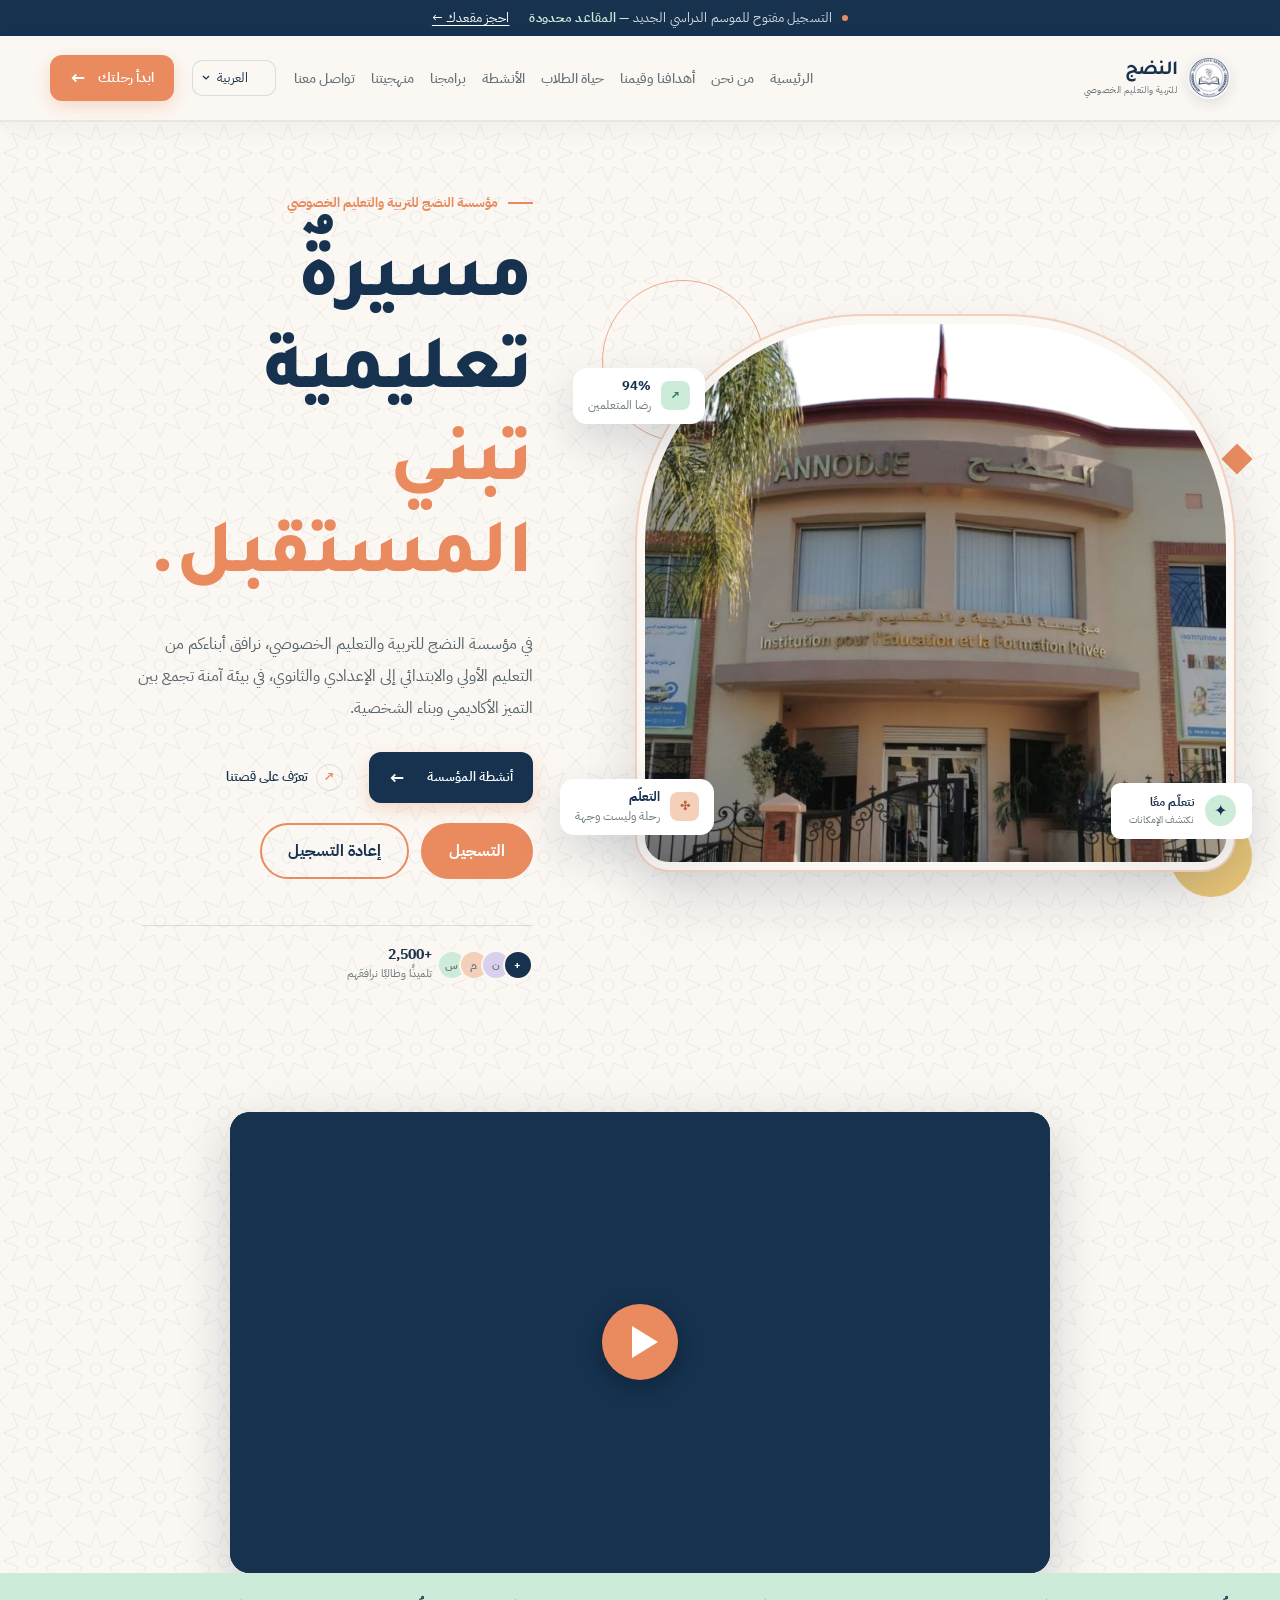
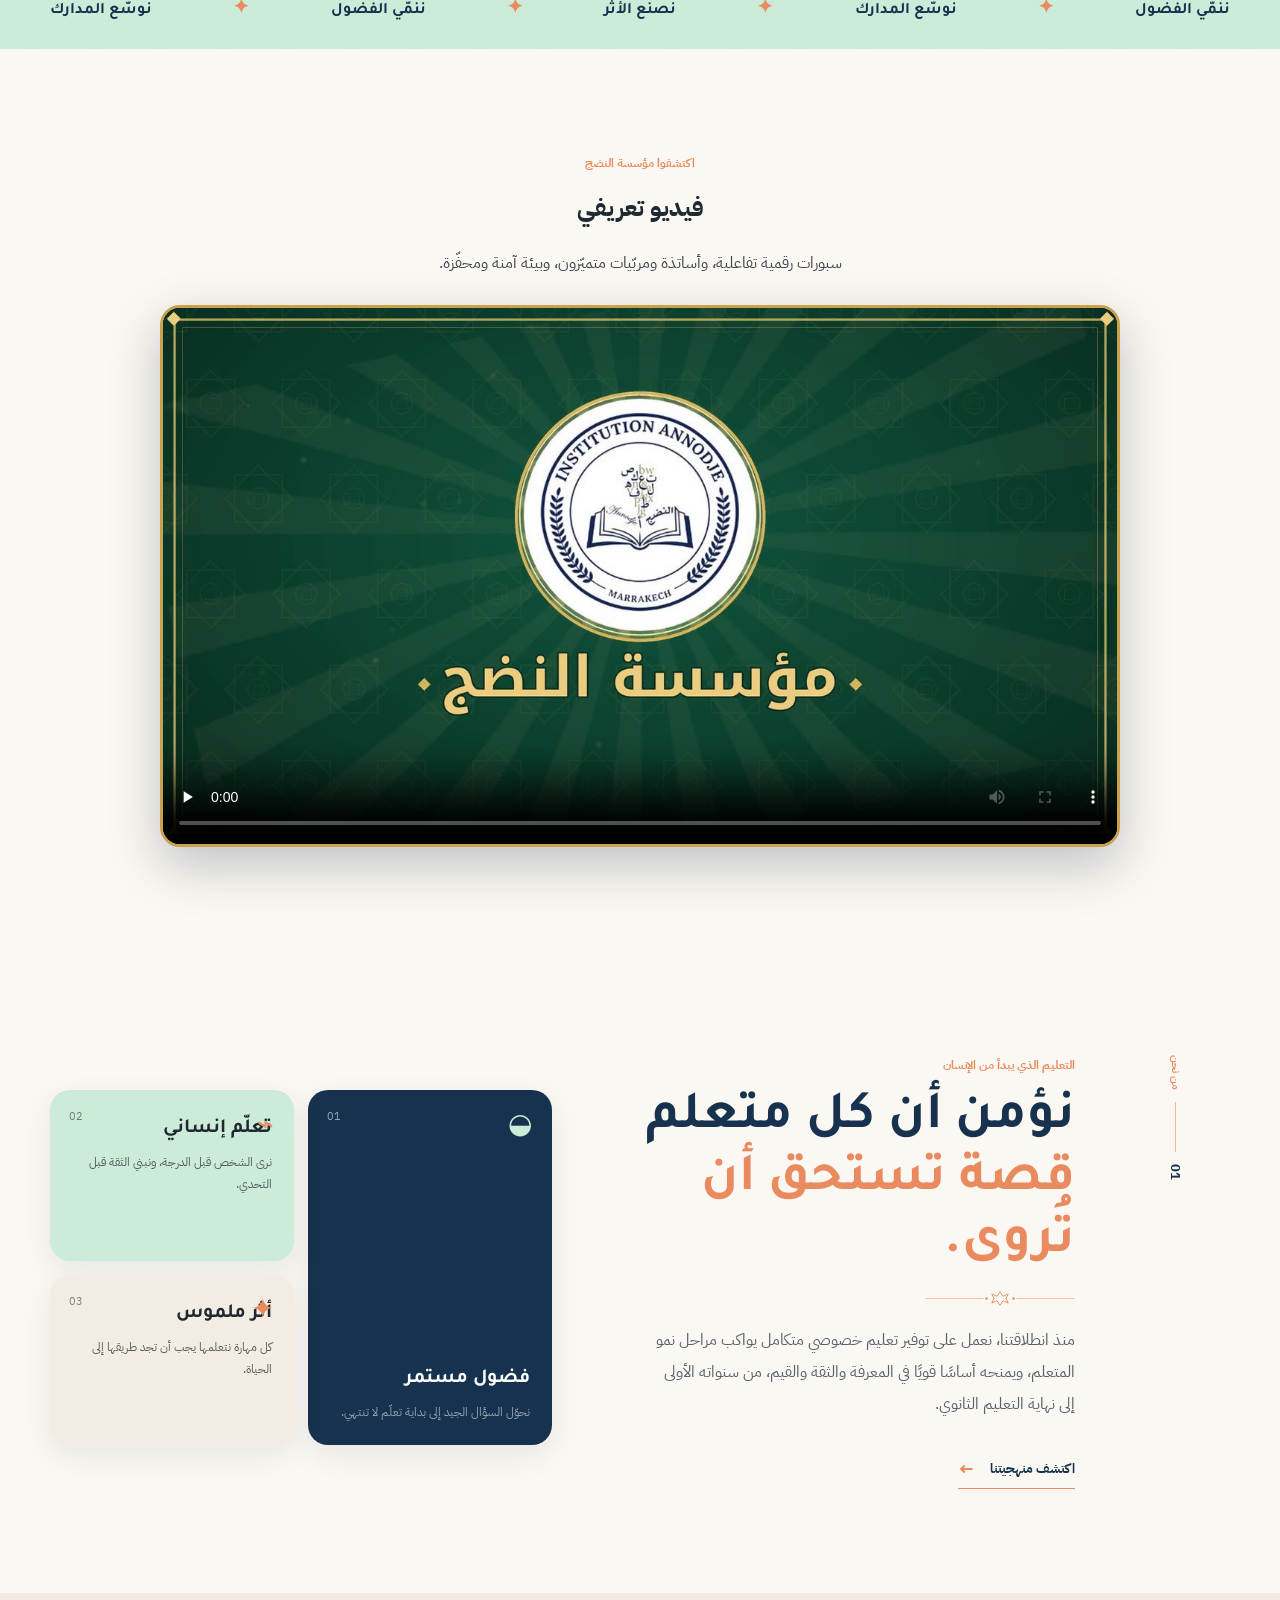
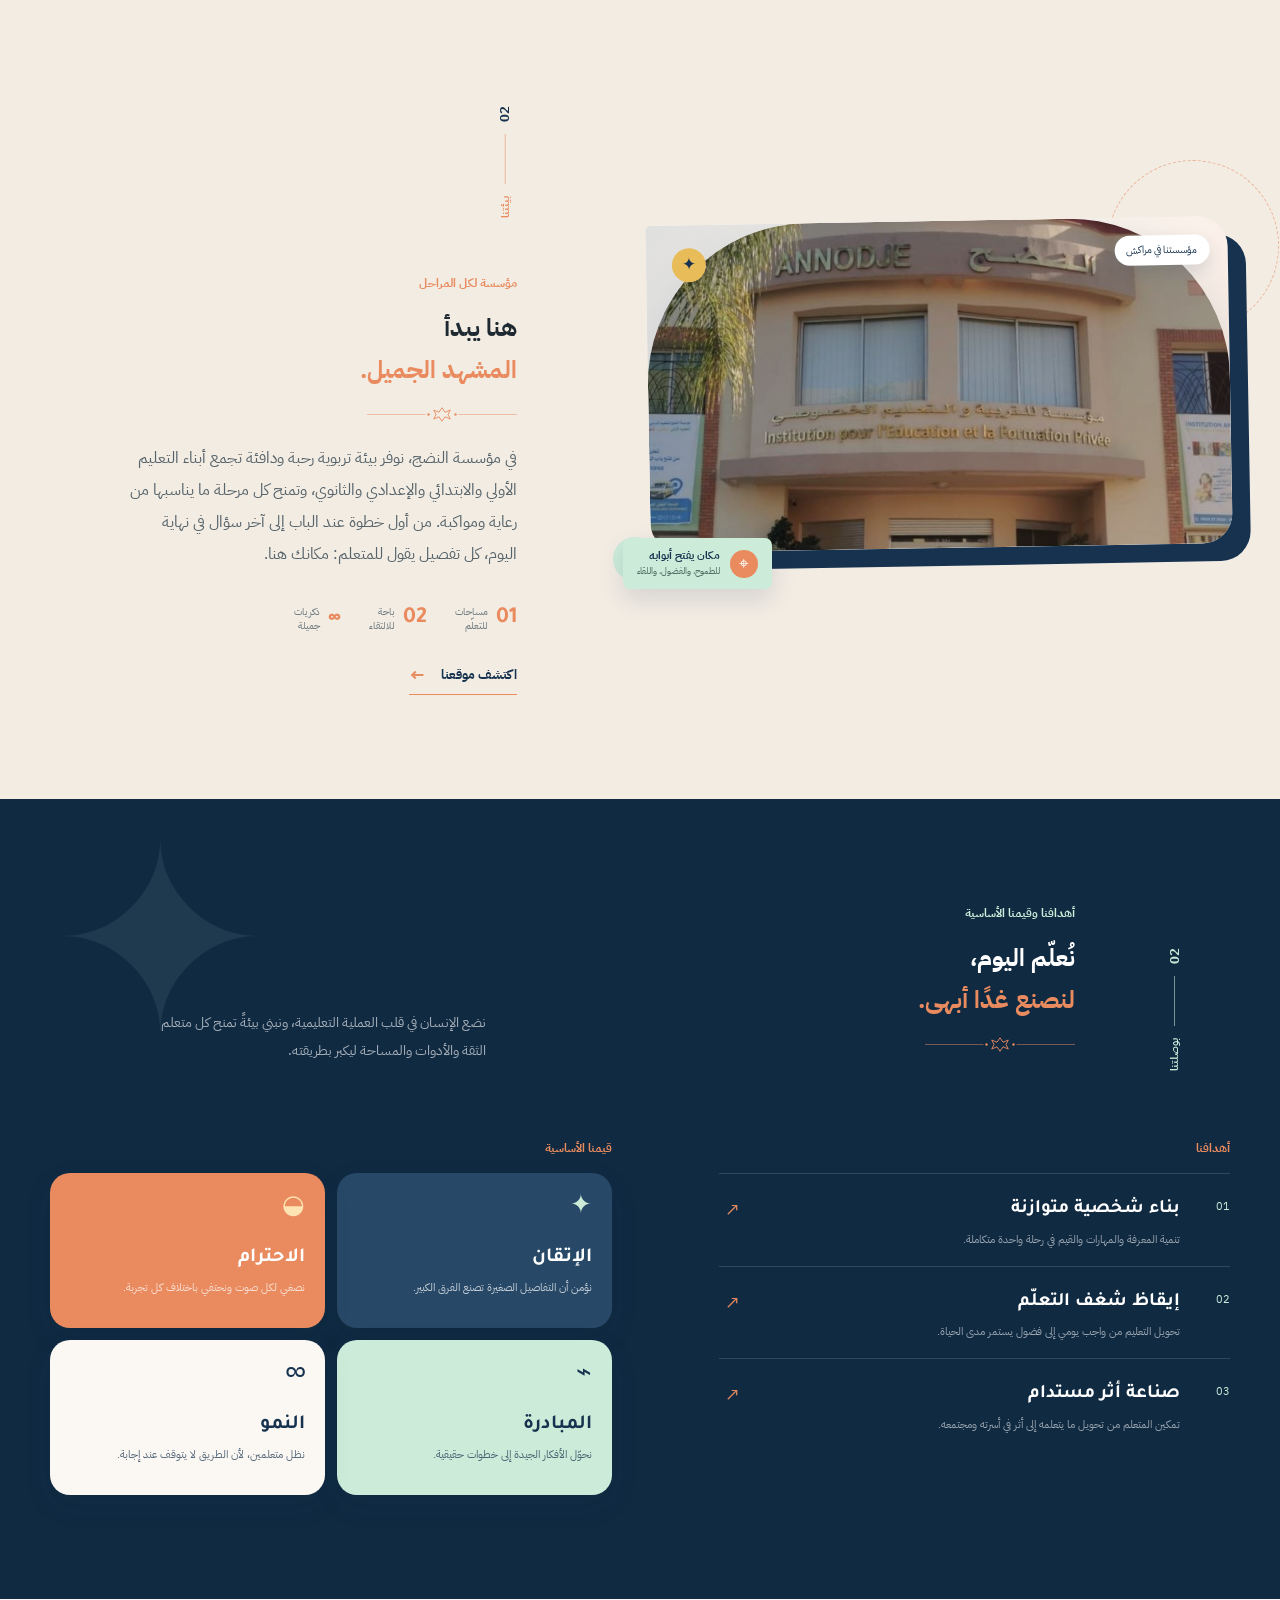
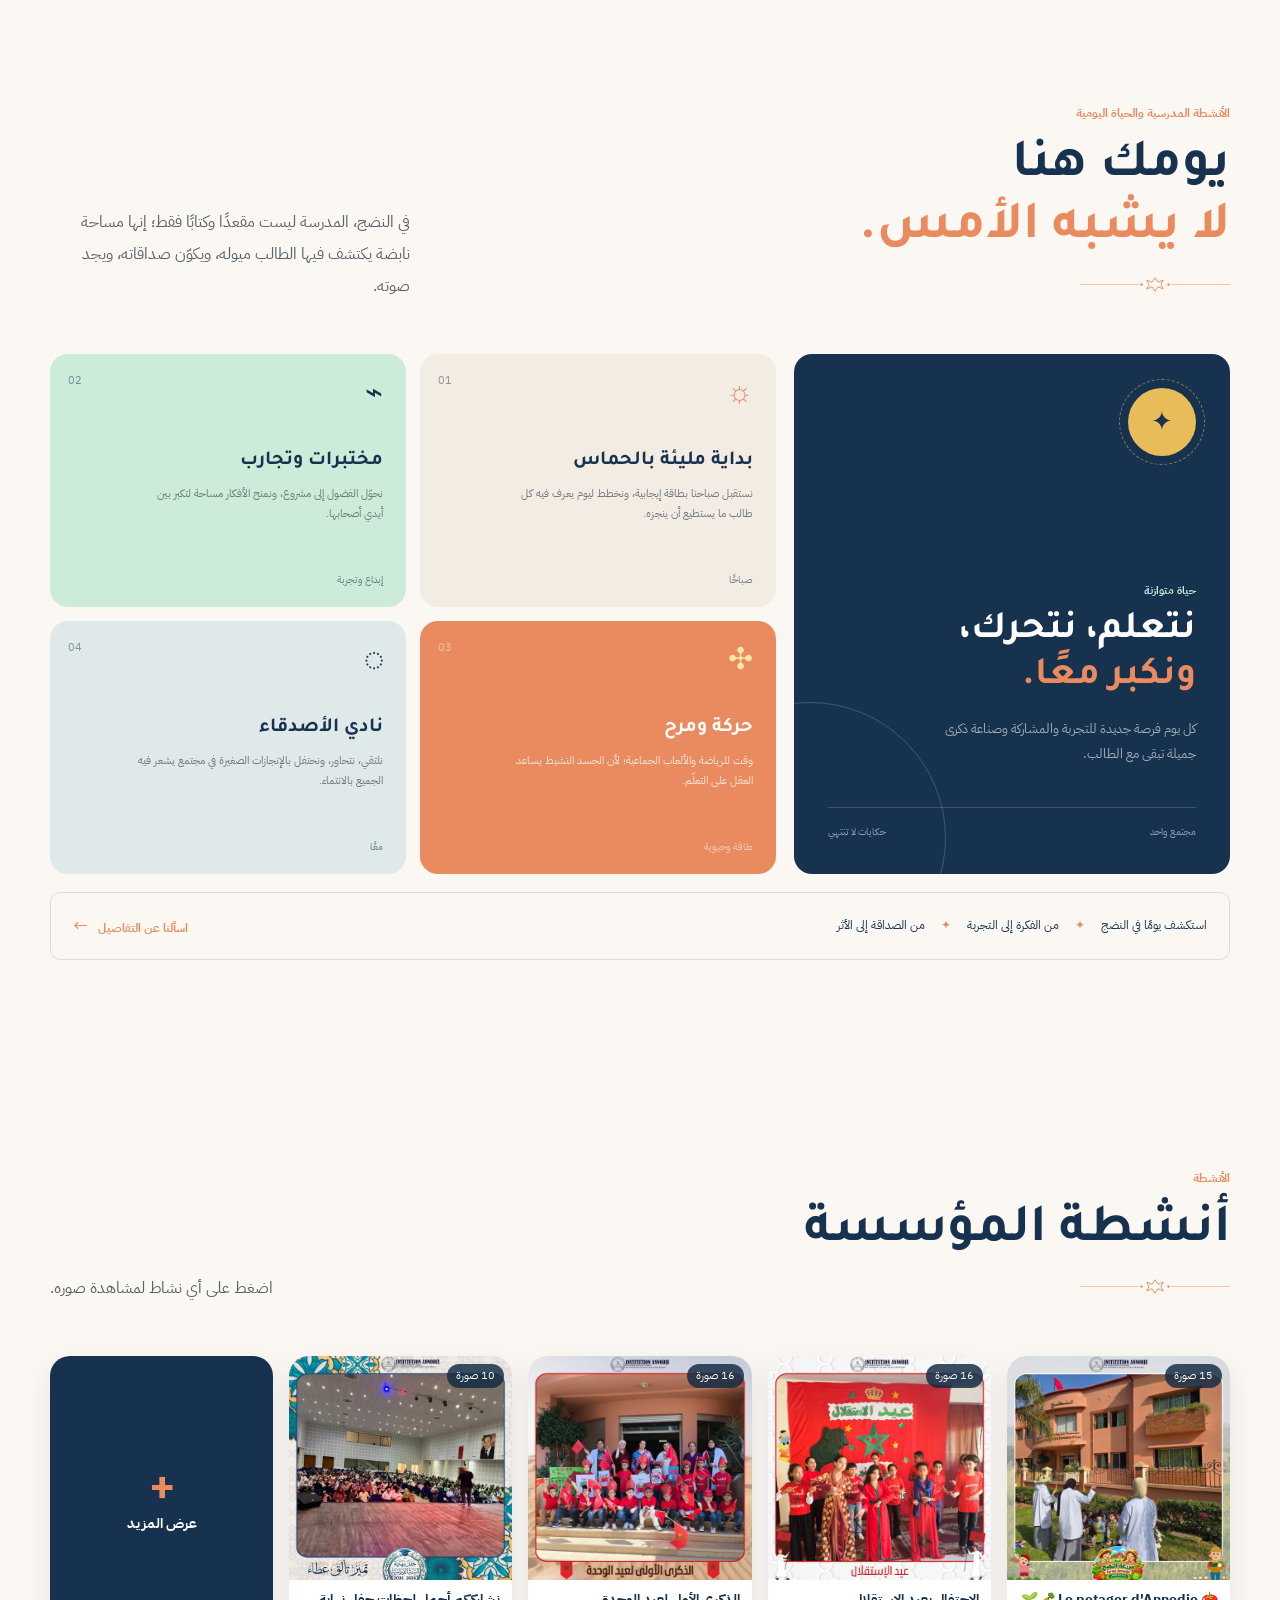
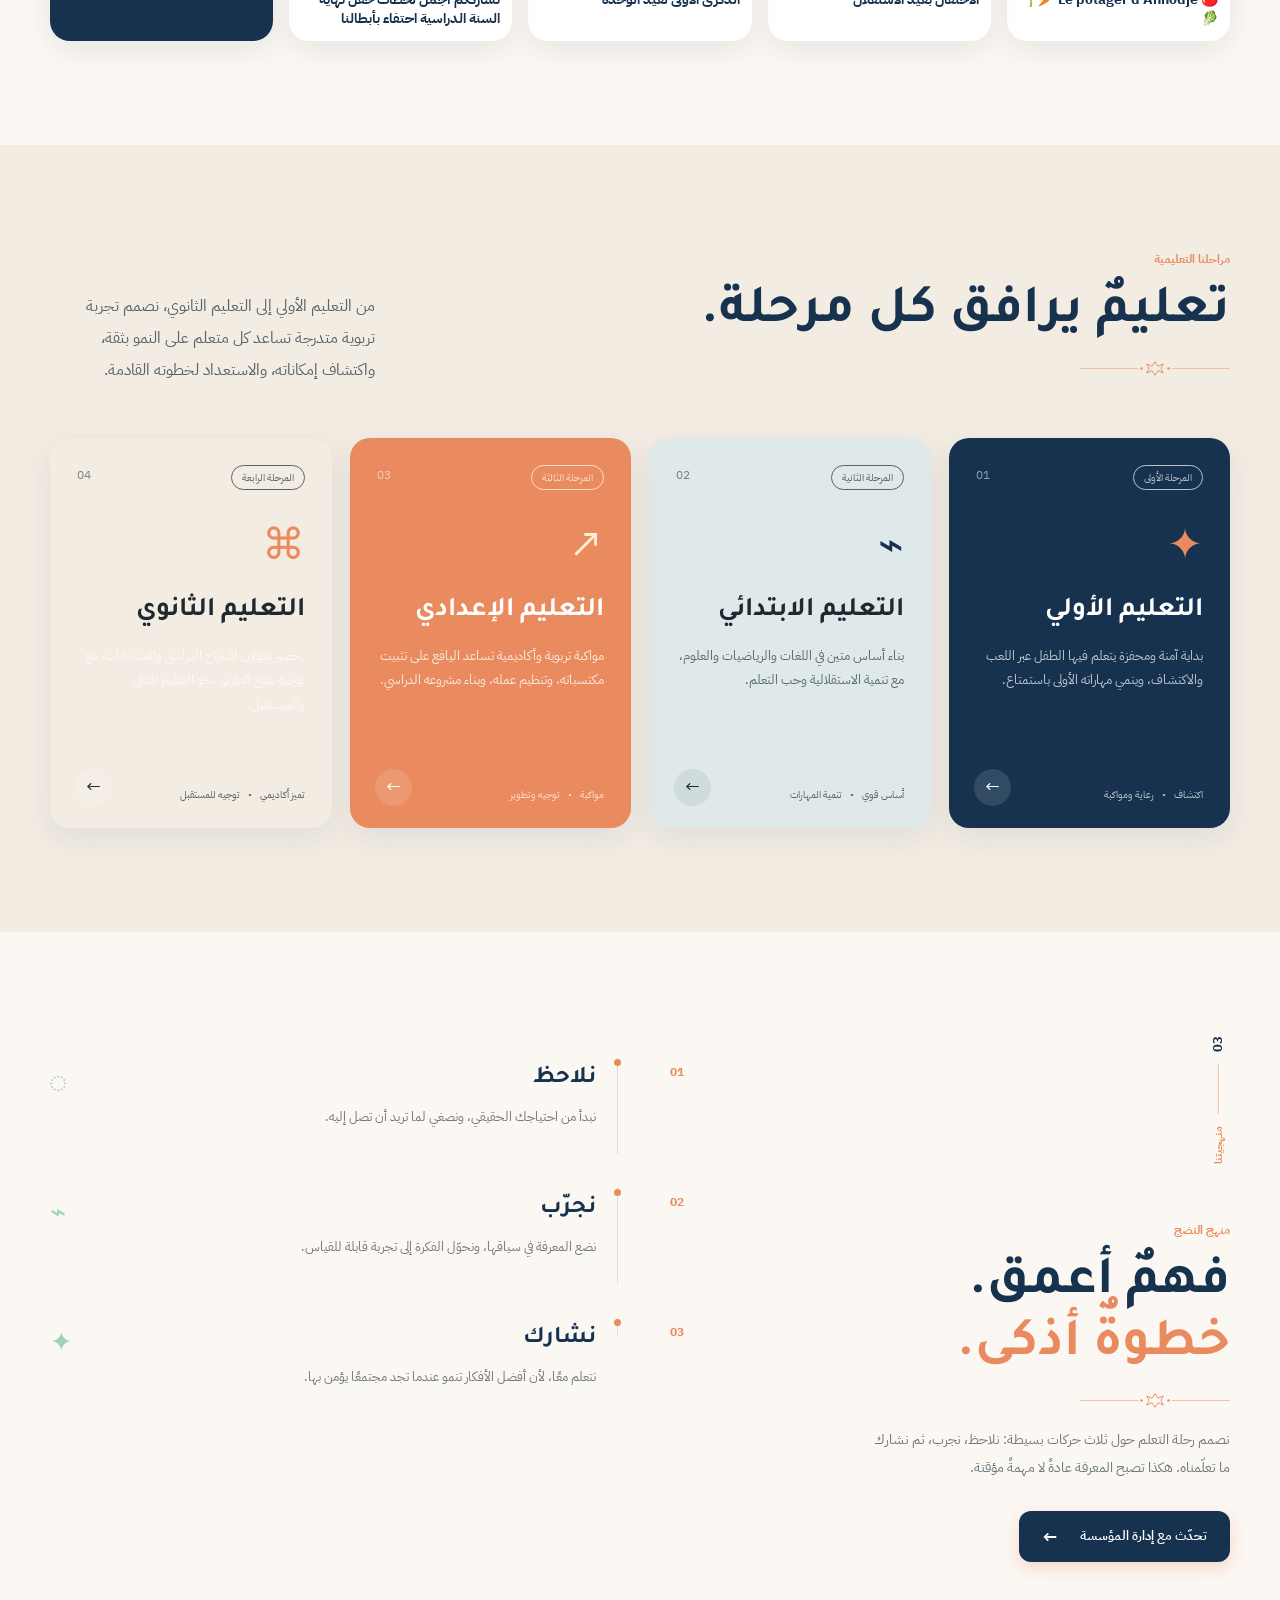
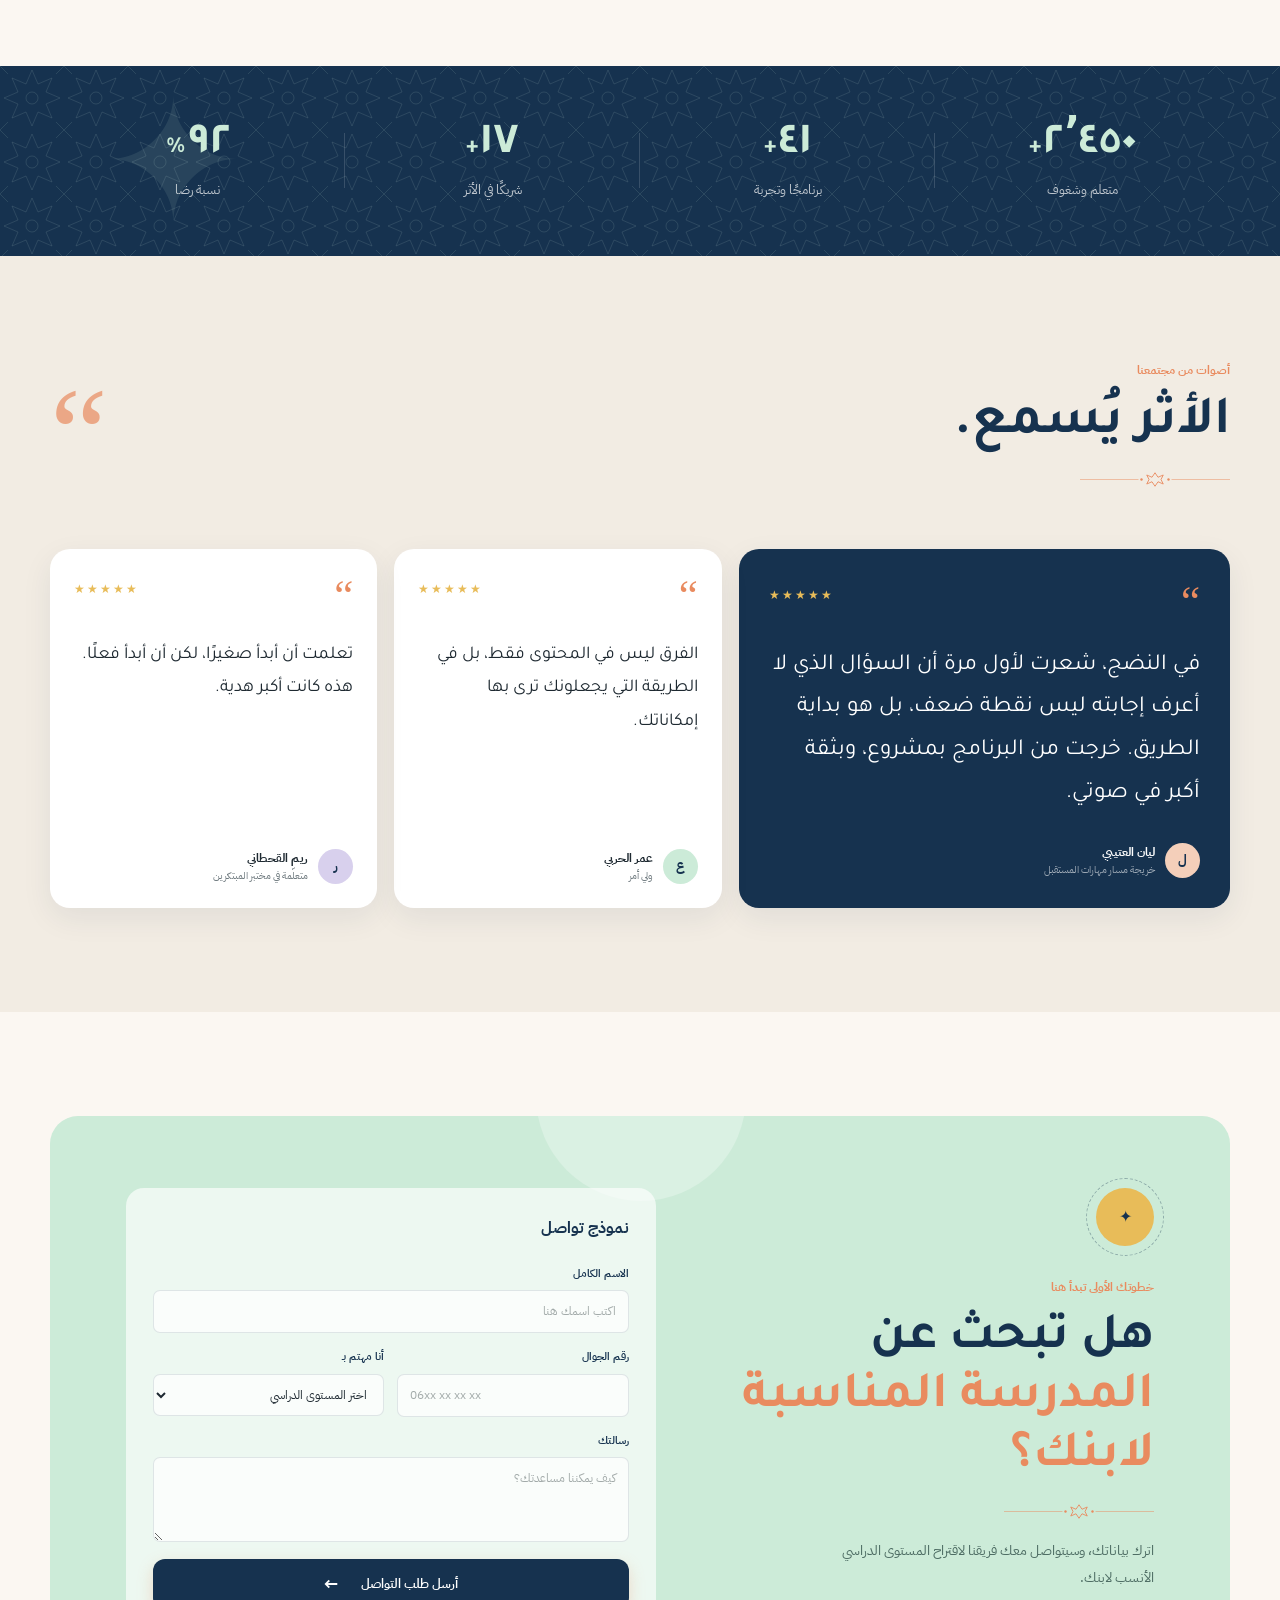
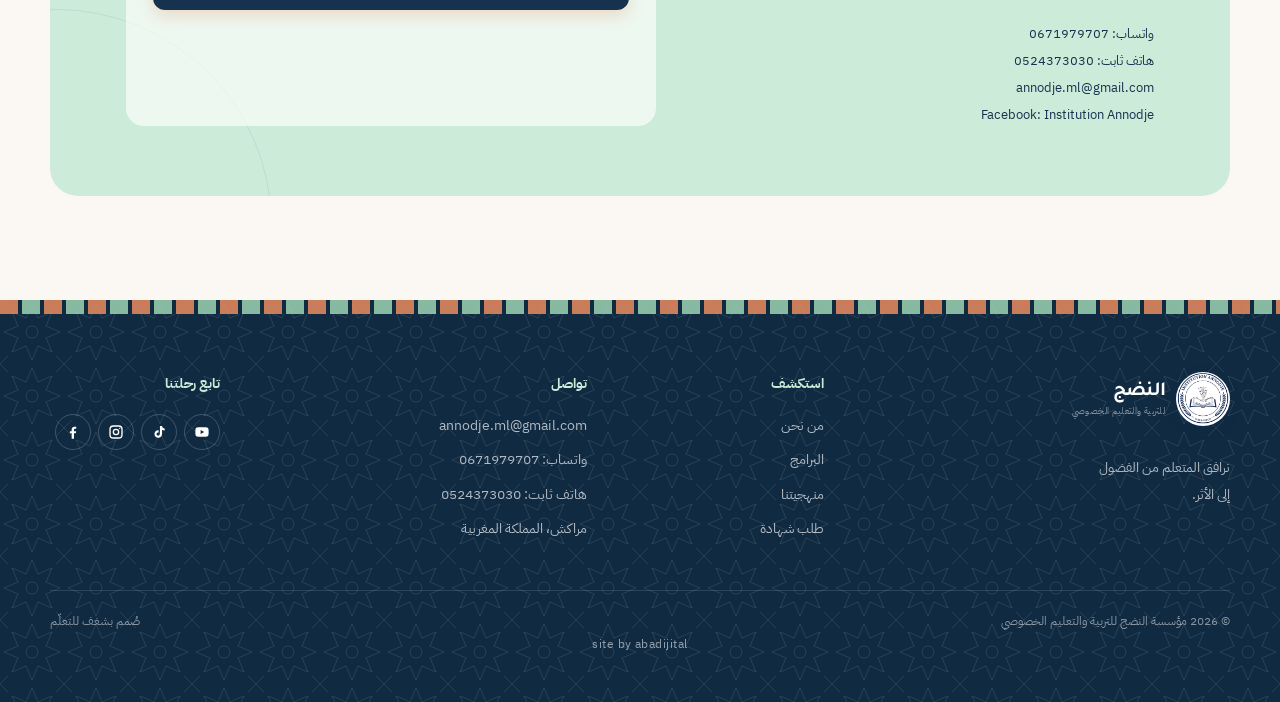
==== index.html @ bc39b3d6 "Update polish.css version and add reg-cta script" ====
<!doctype html>
<html lang="ar" dir="rtl">
  <head>
    <meta charset="UTF-8" />
    <meta name="viewport" content="width=device-width, initial-scale=1.0" />
    <meta name="theme-color" content="#16324f" />
    <meta name="description" content="مؤسسة النضج للتربية والتعليم الخصوصي — نرافق المتعلم من الفضول إلى الأثر." />
    <title>مؤسسة النضج للتربية والتعليم الخصوصي | نتعلم لنترك أثرًا</title>
    <link rel="preconnect" href="https://fonts.googleapis.com" />
    <link rel="preconnect" href="https://fonts.gstatic.com" crossorigin />
    <link href="https://fonts.googleapis.com/css2?family=IBM+Plex+Sans+Arabic:wght@400;500;600;700&family=Tajawal:wght@400;500;700;800&display=swap" rel="stylesheet" />
    <link rel="stylesheet" href="/styles.css?v=9" />
    <link rel="stylesheet" href="/polish.css?v=11" />
      <link rel="stylesheet" href="/hero-video.css?v=1" />
  </head>
  <body>
    <div id="splash" aria-hidden="true"><div class="splash__inner"><div class="splash__badge"><img class="splash__logo" src="/1-logo.jpg?v=1" alt="" /><span class="splash__mark">ن</span></div><p class="splash__name">مؤسسة النضج</p><p class="splash__sub">للتربية والتعليم الخصوصي</p><div class="splash__bar"></div></div></div>
    <div class="announcement">
      <div class="container announcement__inner">
        <span class="announcement__dot"></span>
        <p data-i18n="announcement">التسجيل مفتوح للموسم الدراسي الجديد <strong>— المقاعد محدودة</strong></p>
        <a href="#contact">احجز مقعدك <span aria-hidden="true">←</span></a>
      </div>
    </div>

    <header class="site-header" id="top">
      <div class="container nav-wrap">
        <a class="brand" href="#top" aria-label="العودة إلى الصفحة الرئيسية">
          <img class="brand-logo" src="/1-logo.jpg?v=1" alt="شعار مؤسسة النضج للتربية والتعليم الخصوصي" />
          <span class="brand-copy"><strong>النضج</strong><small>للتربية والتعليم الخصوصي</small></span>
        </a>
        <button class="menu-toggle" type="button" aria-expanded="false" aria-controls="main-nav">
          <span></span><span></span><span></span>
          <span class="sr-only">فتح القائمة</span>
        </button>
        <nav class="main-nav" id="main-nav" aria-label="التنقل الرئيسي">
          <a class="active" href="#top" data-i18n="nav.home">الرئيسية</a>
          <a href="#about" data-i18n="nav.about">من نحن</a>
          <a href="#goals-values" data-i18n="nav.values">أهدافنا وقيمنا</a>
          <a href="#student-life" data-i18n="nav.life">حياة الطلاب</a>
          <a href="#activities">الأنشطة</a>
          <a href="#programs" data-i18n="nav.programs">برامجنا</a>
          <a href="#method" data-i18n="nav.method">منهجيتنا</a>
          <a href="/contact" data-i18n="nav.contact">تواصل معنا</a>
        </nav>
        <select class="language-switcher" id="language-switcher" aria-label="اختيار اللغة"><option value="ar">العربية</option><option value="fr">Français</option><option value="en">English</option></select>
        <a class="nav-cta" href="/contact">ابدأ رحلتك <span aria-hidden="true">←</span></a>
      </div>
    </header>

    <main>
      <section class="hero section-grid" aria-labelledby="hero-title">
        <div class="container hero__layout">
          <div class="hero__content reveal">
            <div class="eyebrow"><span class="eyebrow-line"></span> مؤسسة النضج للتربية والتعليم الخصوصي</div>
            <h1 id="hero-title">مسيرةٌ تعليمية<br /><em>تبني المستقبل.</em></h1>
            <p class="hero__lead">في مؤسسة النضج للتربية والتعليم الخصوصي، نرافق أبناءكم من التعليم الأولي والابتدائي إلى الإعدادي والثانوي، في بيئة آمنة تجمع بين التميز الأكاديمي وبناء الشخصية.</p>
            <div class="hero__actions">
              <a class="button button--primary" href="activities.html">أنشطة المؤسسة <span aria-hidden="true">←</span></a>
              <a class="text-link" href="#about"><span class="play-mark" aria-hidden="true">↗</span> تعرّف على قصتنا</a>
            </div>
            <div class="reg-cta" id="reg-cta"><a href="#contact">التسجيل</a><a href="#contact">إعادة التسجيل</a></div>
            <div class="hero__proof">
              <div class="avatar-stack" aria-label="مجتمع من المتعلمين"><span>س</span><span>م</span><span>ن</span><span>+</span></div>
              <div><strong>+2,500</strong><span>تلميذًا وطالبًا نرافقهم</span></div>
            </div>
          </div>
          <div class="hero__visual reveal reveal--delay">
            <div class="hero-image-wrap">
              <img src="/2.png" alt="واجهة مؤسسة النضج للتربية والتعليم الخصوصي" />
              <div class="image-shape image-shape--one"></div>
              <div class="image-shape image-shape--two"></div>
              <div class="hero-note">
                <span class="hero-note__icon">✦</span>
                <span><strong>نتعلّم معًا</strong><small>نكتشف الإمكانات</small></span>
              </div>
            </div>
            <div class="floating-card floating-card--top"><span class="mini-icon mini-icon--mint">↗</span><span><strong>94%</strong><small>رضا المتعلمين</small></span></div>
            <div class="floating-card floating-card--bottom"><span class="mini-icon mini-icon--orange">✣</span><span><strong>التعلّم</strong><small>رحلة وليست وجهة</small></span></div>
          </div>
        </div>
        <div class="hero-video reveal" id="hero-video" dir="ltr">
          <div class="hero-video__frame">
            <button type="button" class="hero-video__btn" style="background-image:url('https://i.ytimg.com/vi/8TAloc1TcJ8/hqdefault.jpg')" aria-label="تشغيل فيديو المؤسسة"><span class="hero-video__play" aria-hidden="true"></span></button>
          </div>
        </div>
        <div class="hero-scribble" aria-hidden="true"></div>
      </section>

      <section class="signal-strip" aria-label="رسالة المؤسسة">
        <div class="container signal-strip__inner">
          <span>نُنمّي الفضول</span><i>✦</i><span>نوسّع المدارك</span><i>✦</i><span>نصنع الأثر</span><i>✦</i><span>نُنمّي الفضول</span><i>✦</i><span>نوسّع المدارك</span>
        </div>
      </section>

      <section class="promo-video section-space" id="video" aria-labelledby="video-title">
        <div class="container">
          <div class="promo-video__head">
            <p class="overline">اكتشفوا مؤسسة النضج</p>
            <h2 id="video-title">فيديو تعريفي</h2>
            <p>سبورات رقمية تفاعلية، وأساتذة ومربّيات متميّزون، وبيئة آمنة ومحفّزة.</p>
          </div>
          <div class="promo-video__frame">
            <video id="promo-video" controls preload="none" playsinline poster="/4-poster-ar.jpg" src="/1-promo-ar.mp4" aria-label="فيديو تعريفي بمؤسسة النضج"></video>
          </div>
        </div>
      </section>
      <section class="about section-space" id="about" aria-labelledby="about-title">
        <div class="container about__layout">
          <div class="section-kicker reveal"><span>01</span><div></div><span>من نحن</span></div>
          <div class="about__copy reveal">
            <p class="overline">التعليم الذي يبدأ من الإنسان</p>
            <h2 id="about-title">نؤمن أن كل متعلم<br /><em>قصة تستحق أن تُروى.</em></h2>
            <p>منذ انطلاقتنا، نعمل على توفير تعليم خصوصي متكامل يواكب مراحل نمو المتعلم، ويمنحه أساسًا قويًا في المعرفة والثقة والقيم، من سنواته الأولى إلى نهاية التعليم الثانوي.</p>
            <a class="arrow-link" href="#method">اكتشف منهجيتنا <span aria-hidden="true">←</span></a>
          </div>
          <div class="values-grid reveal reveal--delay">
            <article class="value-card value-card--dark"><span class="card-number">01</span><span class="value-icon">◒</span><h3>فضول مستمر</h3><p>نحوّل السؤال الجيد إلى بداية تعلّم لا تنتهي.</p></article>
            <article class="value-card value-card--mint"><span class="card-number">02</span><span class="value-icon">⌁</span><h3>تعلّم إنساني</h3><p>نرى الشخص قبل الدرجة، ونبني الثقة قبل التحدي.</p></article>
            <article class="value-card value-card--cream"><span class="card-number">03</span><span class="value-icon">✦</span><h3>أثر ملموس</h3><p>كل مهارة نتعلمها يجب أن تجد طريقها إلى الحياة.</p></article>
          </div>
        </div>
      </section>

      <section class="campus section-space" id="campus" aria-labelledby="campus-title">
        <div class="container campus__layout">
          <div class="campus__visual reveal">
            <div class="campus__frame"><img src="/2.png" alt="واجهة مؤسسة النضج للتربية والتعليم الخصوصي" /><span class="campus__label">مؤسستنا في مراكش</span><span class="campus__sun" aria-hidden="true">✦</span></div>
            <div class="campus__caption"><span class="campus__pin">⌖</span><span><strong>مكان يفتح أبوابه</strong><small>للطموح، والفضول، واللقاء</small></span></div>
          </div>
          <div class="campus__copy reveal reveal--delay"><div class="section-kicker"><span>02</span><div></div><span>بيئتنا</span></div><p class="overline">مؤسسة لكل المراحل</p><h2 id="campus-title">هنا يبدأ<br /><em>المشهد الجميل.</em></h2><p>في مؤسسة النضج، نوفر بيئة تربوية رحبة ودافئة تجمع أبناء التعليم الأولي والابتدائي والإعدادي والثانوي، وتمنح كل مرحلة ما يناسبها من رعاية ومواكبة. من أول خطوة عند الباب إلى آخر سؤال في نهاية اليوم، كل تفصيل يقول للمتعلم: مكانك هنا.</p><div class="campus__facts"><span><strong>01</strong><small>مساحات<br />للتعلّم</small></span><span><strong>02</strong><small>باحة<br />للالتقاء</small></span><span><strong>∞</strong><small>ذكريات<br />جميلة</small></span></div><a class="arrow-link" href="/contact#map">اكتشف موقعنا <span aria-hidden="true">←</span></a></div>
        </div>
      </section>

      <section class="goals-values section-space" id="goals-values" aria-labelledby="goals-values-title">
        <div class="container">
          <div class="goals-values__heading reveal">
            <div class="section-kicker"><span>02</span><div></div><span>بوصلتنا</span></div>
            <div><p class="overline">أهدافنا وقيمنا الأساسية</p><h2 id="goals-values-title">نُعلّم اليوم،<br /><em>لنصنع غدًا أبهى.</em></h2></div>
            <p>نضع الإنسان في قلب العملية التعليمية، ونبني بيئةً تمنح كل متعلم الثقة والأدوات والمساحة ليكبر بطريقته.</p>
          </div>
          <div class="goals-values__body">
            <div class="goals-list reveal">
              <p class="goals-list__label">أهدافنا</p>
              <article class="goal-item"><span>01</span><div><h3>بناء شخصية متوازنة</h3><p>تنمية المعرفة والمهارات والقيم في رحلة واحدة متكاملة.</p></div><b>↗</b></article>
              <article class="goal-item"><span>02</span><div><h3>إيقاظ شغف التعلّم</h3><p>تحويل التعليم من واجب يومي إلى فضول يستمر مدى الحياة.</p></div><b>↗</b></article>
              <article class="goal-item"><span>03</span><div><h3>صناعة أثر مستدام</h3><p>تمكين المتعلم من تحويل ما يتعلمه إلى أثر في أسرته ومجتمعه.</p></div><b>↗</b></article>
            </div>
            <div class="core-values reveal reveal--delay">
              <p class="goals-list__label">قيمنا الأساسية</p>
              <div class="core-values__grid">
                <article class="core-value core-value--navy"><span class="core-value__icon">✦</span><h3>الإتقان</h3><p>نؤمن أن التفاصيل الصغيرة تصنع الفرق الكبير.</p></article>
                <article class="core-value core-value--orange"><span class="core-value__icon">◒</span><h3>الاحترام</h3><p>نصغي لكل صوت ونحتفي باختلاف كل تجربة.</p></article>
                <article class="core-value core-value--mint"><span class="core-value__icon">⌁</span><h3>المبادرة</h3><p>نحوّل الأفكار الجيدة إلى خطوات حقيقية.</p></article>
                <article class="core-value core-value--paper"><span class="core-value__icon">∞</span><h3>النمو</h3><p>نظل متعلمين، لأن الطريق لا يتوقف عند إجابة.</p></article>
              </div>
            </div>
          </div>
        </div>
      </section>

      <section class="student-life section-space" id="student-life" aria-labelledby="student-life-title">
        <div class="container">
          <div class="section-heading student-life__heading reveal">
            <div><p class="overline">الأنشطة المدرسية والحياة اليومية</p><h2 id="student-life-title">يومك هنا<br /><em>لا يشبه الأمس.</em></h2></div>
            <p>في النضج، المدرسة ليست مقعدًا وكتابًا فقط؛ إنها مساحة نابضة يكتشف فيها الطالب ميوله، ويكوّن صداقاته، ويجد صوته.</p>
          </div>
          <div class="student-life__layout">
            <div class="life-feature reveal">
              <div class="life-feature__orb" aria-hidden="true"><span>✦</span></div>
              <span class="life-feature__label">حياة متوازنة</span>
              <h3>نتعلم، نتحرك،<br /><em>ونكبر معًا.</em></h3>
              <p>كل يوم فرصة جديدة للتجربة والمشاركة وصناعة ذكرى جميلة تبقى مع الطالب.</p>
              <div class="life-feature__footer"><span>مجتمع واحد</span><span>حكايات لا تنتهي</span></div>
            </div>
            <div class="activity-grid reveal reveal--delay">
              <article class="activity-card activity-card--cream"><span class="activity-card__number">01</span><span class="activity-card__icon">☼</span><h3>بداية مليئة بالحماس</h3><p>نستقبل صباحنا بطاقة إيجابية، ونخطط ليوم يعرف فيه كل طالب ما يستطيع أن ينجزه.</p><span class="activity-card__tag">صباحًا</span></article>
              <article class="activity-card activity-card--mint"><span class="activity-card__number">02</span><span class="activity-card__icon">⌁</span><h3>مختبرات وتجارب</h3><p>نحوّل الفضول إلى مشروع، ونمنح الأفكار مساحة لتكبر بين أيدي أصحابها.</p><span class="activity-card__tag">إبداع وتجربة</span></article>
              <article class="activity-card activity-card--orange"><span class="activity-card__number">03</span><span class="activity-card__icon">✣</span><h3>حركة ومرح</h3><p>وقت للرياضة والألعاب الجماعية؛ لأن الجسد النشيط يساعد العقل على التعلّم.</p><span class="activity-card__tag">طاقة وحيوية</span></article>
              <article class="activity-card activity-card--blue"><span class="activity-card__number">04</span><span class="activity-card__icon">◌</span><h3>نادي الأصدقاء</h3><p>نلتقي، نتحاور، ونحتفل بالإنجازات الصغيرة في مجتمع يشعر فيه الجميع بالانتماء.</p><span class="activity-card__tag">معًا</span></article>
            </div>
          </div>
          <div class="life-ribbon reveal"><span>استكشف يومًا في النضج</span><i>✦</i><span>من الفكرة إلى التجربة</span><i>✦</i><span>من الصداقة إلى الأثر</span><a href="#contact">اسألنا عن التفاصيل <b>←</b></a></div>
        </div>
      </section>

      <section class="activities section-space" id="activities" aria-labelledby="activities-title">
        <div class="container">
          <div class="section-heading reveal">
            <div><p class="overline">الأنشطة</p><h2 id="activities-title">أنشطة المؤسسة</h2></div>
            <p>اضغط على أي نشاط لمشاهدة صوره.</p>
          </div>
          <div class="activity-cards activity-cards--strip reveal" id="activity-cards" data-limit="4"></div>
        </div>
      </section>

      <section class="programs section-space" id="programs" aria-labelledby="programs-title">
        <div class="container">
          <div class="section-heading reveal">
            <div><p class="overline">مراحلنا التعليمية</p><h2 id="programs-title">تعليمٌ يرافق كل مرحلة.</h2></div>
            <p>من التعليم الأولي إلى التعليم الثانوي، نصمم تجربة تربوية متدرجة تساعد كل متعلم على النمو بثقة، واكتشاف إمكاناته، والاستعداد لخطوته القادمة.</p>
          </div>
          <div class="programs-grid programs-grid--levels">
            <article class="program-card program-card--featured reveal">
              <div class="program-card__top"><span class="program-tag">المرحلة الأولى</span><span class="program-index">01</span></div>
              <span class="program-icon">✦</span><h3>التعليم الأولي</h3><p>بداية آمنة ومحفزة يتعلم فيها الطفل عبر اللعب والاكتشاف، وينمي مهاراته الأولى باستمتاع.</p>
              <div class="program-meta"><span>اكتشاف</span><span>•</span><span>رعاية ومواكبة</span></div><a href="#contact" aria-label="التسجيل في التعليم الأولي">←</a>
            </article>
            <article class="program-card program-card--blue reveal reveal--delay-short">
              <div class="program-card__top"><span class="program-tag">المرحلة الثانية</span><span class="program-index">02</span></div>
              <span class="program-icon">⌁</span><h3>التعليم الابتدائي</h3><p>بناء أساس متين في اللغات والرياضيات والعلوم، مع تنمية الاستقلالية وحب التعلم.</p>
              <div class="program-meta"><span>أساس قوي</span><span>•</span><span>تنمية المهارات</span></div><a href="#contact" aria-label="التسجيل في التعليم الابتدائي">←</a>
            </article>
            <article class="program-card program-card--orange reveal reveal--delay">
              <div class="program-card__top"><span class="program-tag">المرحلة الثالثة</span><span class="program-index">03</span></div>
              <span class="program-icon">↗</span><h3>التعليم الإعدادي</h3><p>مواكبة تربوية وأكاديمية تساعد اليافع على تثبيت مكتسباته، وتنظيم عمله، وبناء مشروعه الدراسي.</p>
              <div class="program-meta"><span>مواكبة</span><span>•</span><span>توجيه وتطوير</span></div><a href="#contact" aria-label="التسجيل في التعليم الإعدادي">←</a>
            </article>
            <article class="program-card program-card--mint reveal reveal--delay-short">
              <div class="program-card__top"><span class="program-tag">المرحلة الرابعة</span><span class="program-index">04</span></div>
              <span class="program-icon">⌘</span><h3>التعليم الثانوي</h3><p>تحضير متوازن للنجاح الدراسي والامتحانات، مع توجيه يفتح الطريق نحو التعليم العالي والمستقبل.</p>
              <div class="program-meta"><span>تميز أكاديمي</span><span>•</span><span>توجيه للمستقبل</span></div><a href="#contact" aria-label="التسجيل في التعليم الثانوي">←</a>
            </article>
          </div>
        </div>
      </section>
      <section class="method section-space" id="method" aria-labelledby="method-title">
        <div class="container method__layout">
          <div class="method__intro reveal"><div class="section-kicker"><span>03</span><div></div><span>منهجيتنا</span></div><p class="overline">منهج النضج</p><h2 id="method-title">فهمٌ أعمق.<br /><em>خطوةٌ أذكى.</em></h2><p>نصمم رحلة التعلم حول ثلاث حركات بسيطة: نلاحظ، نجرب، ثم نشارك ما تعلّمناه. هكذا تصبح المعرفة عادةً لا مهمةً مؤقتة.</p><a class="button button--dark" href="#contact">تحدّث مع إدارة المؤسسة <span aria-hidden="true">←</span></a></div>
          <div class="steps reveal reveal--delay">
            <article class="step"><span class="step__number">01</span><div class="step__line"></div><div><h3>نلاحظ</h3><p>نبدأ من احتياجك الحقيقي، ونصغي لما تريد أن تصل إليه.</p></div><span class="step__symbol">◌</span></article>
            <article class="step"><span class="step__number">02</span><div class="step__line"></div><div><h3>نجرّب</h3><p>نضع المعرفة في سياقها، ونحوّل الفكرة إلى تجربة قابلة للقياس.</p></div><span class="step__symbol">⌁</span></article>
            <article class="step"><span class="step__number">03</span><div class="step__line"></div><div><h3>نشارك</h3><p>نتعلم معًا، لأن أفضل الأفكار تنمو عندما تجد مجتمعًا يؤمن بها.</p></div><span class="step__symbol">✦</span></article>
          </div>
        </div>
      </section>

      <section class="stats-band" aria-label="أثر مؤسسة النضج">
        <div class="container stats-grid"><div><strong data-count="2500">0</strong><span>متعلم وشغوف</span></div><div><strong data-count="42">0</strong><span>برنامجًا وتجربة</span></div><div><strong data-count="18">0</strong><span>شريكًا في الأثر</span></div><div><strong data-count="94">0</strong><span>نسبة رضا</span></div></div>
      </section>

      <section class="voices section-space" aria-labelledby="voices-title">
        <div class="container">
          <div class="section-heading section-heading--voices reveal"><div><p class="overline">أصوات من مجتمعنا</p><h2 id="voices-title">الأثر يُسمع.</h2></div><div class="quote-mark">“</div></div>
          <div class="testimonials-grid">
            <article class="testimonial testimonial--large reveal"><div class="testimonial__top"><span class="quote-mini">“</span><span class="stars">★★★★★</span></div><blockquote>في النضج، شعرت لأول مرة أن السؤال الذي لا أعرف إجابته ليس نقطة ضعف، بل هو بداية الطريق. خرجت من البرنامج بمشروع، وبثقة أكبر في صوتي.</blockquote><div class="person"><span class="person-avatar person-avatar--peach">ل</span><div><strong>ليان العتيبي</strong><span>خريجة مسار مهارات المستقبل</span></div></div></article>
            <article class="testimonial reveal reveal--delay-short"><div class="testimonial__top"><span class="quote-mini">“</span><span class="stars">★★★★★</span></div><blockquote>الفرق ليس في المحتوى فقط، بل في الطريقة التي يجعلونك ترى بها إمكاناتك.</blockquote><div class="person"><span class="person-avatar person-avatar--mint">ع</span><div><strong>عمر الحربي</strong><span>ولي أمر</span></div></div></article>
            <article class="testimonial reveal reveal--delay"><div class="testimonial__top"><span class="quote-mini">“</span><span class="stars">★★★★★</span></div><blockquote>تعلمت أن أبدأ صغيرًا، لكن أن أبدأ فعلًا. هذه كانت أكبر هدية.</blockquote><div class="person"><span class="person-avatar person-avatar--lavender">ر</span><div><strong>ريم القحطاني</strong><span>متعلّمة في مختبر المبتكرين</span></div></div></article>
          </div>
        </div>
      </section>

      <section class="contact section-space" id="contact" aria-labelledby="contact-title">
        <div class="container contact-panel">
          <div class="contact__intro reveal"><div class="contact-orbit" aria-hidden="true"><span>✦</span></div><p class="overline">خطوتك الأولى تبدأ هنا</p><h2 id="contact-title">هل تبحث عن<br /><em>المدرسة المناسبة لابنك؟</em></h2><p>اترك بياناتك، وسيتواصل معك فريقنا لاقتراح المستوى الدراسي الأنسب لابنك.</p><div class="contact-details"><a href="https://wa.me/212671979707" target="_blank" rel="noopener">واتساب: 0671979707</a><a href="tel:+212524373030">هاتف ثابت: 0524373030</a><a href="mailto:annodje.ml@gmail.com">annodje.ml@gmail.com</a><a href="https://www.facebook.com/share/1K8Q54o6zu/" target="_blank" rel="noopener">Facebook: Institution Annodje</a></div></div>
          <form class="contact-form reveal reveal--delay" id="contact-form">
            <div class="form-heading"><span>نموذج تواصل</span></div>
            <label>الاسم الكامل<input type="text" name="name" placeholder="اكتب اسمك هنا" required /></label>
            <div class="form-row"><label>رقم الجوال<input type="tel" name="phone" placeholder="06xx xx xx xx" required /></label><label>أنا مهتم بـ<select name="interest"><option>اختر المستوى الدراسي</option><option>التعليم الأولي</option><option>التعليم الابتدائي</option><option>التعليم الإعدادي</option><option>التعليم الثانوي</option></select></label></div>
            <label>رسالتك <textarea name="message" rows="3" placeholder="كيف يمكننا مساعدتك؟"></textarea></label>
            <button class="button button--primary button--full" type="submit">أرسل طلب التواصل <span aria-hidden="true">←</span></button>
            <p class="form-status" id="form-status" role="status"></p>
          </form>
        </div>
      </section>
    </main>

    <footer class="site-footer"><div class="container footer-grid"><div class="footer-brand"><a class="brand brand--footer" href="#top"><img class="brand-logo" src="/1-logo.jpg?v=1" alt="شعار مؤسسة النضج للتربية والتعليم الخصوصي" /><span class="brand-copy"><strong>النضج</strong><small>للتربية والتعليم الخصوصي</small></span></a><p>نرافق المتعلم من الفضول<br />إلى الأثر.</p></div><div class="footer-links"><span>استكشف</span><a href="#about" data-i18n="nav.about">من نحن</a><a href="#programs">البرامج</a><a href="#method" data-i18n="nav.method">منهجيتنا</a><a href="/certificates.html">طلب شهادة</a></div><div class="footer-links"><span>تواصل</span><a href="mailto:annodje.ml@gmail.com">annodje.ml@gmail.com</a><a href="https://wa.me/212671979707" target="_blank" rel="noopener">واتساب: 0671979707</a><a href="tel:+212524373030">هاتف ثابت: 0524373030</a><span>مراكش، المملكة المغربية</span></div><div class="footer-social"><span>تابع رحلتنا</span><div><a href="https://www.facebook.com/share/1K8Q54o6zu/" target="_blank" rel="noopener" aria-label="Facebook"><svg viewBox="0 0 24 24" width="16" height="16" aria-hidden="true" fill="currentColor"><path d="M13.5 22v-8h2.7l.5-3.2h-3.2V8.7c0-.9.4-1.7 1.8-1.7h1.5V4.2S15.5 4 14.2 4c-2.6 0-4.2 1.6-4.2 4.4v2.4H7.3V14H10v8z"/></svg></a><a href="https://www.instagram.com/institutionannodje" target="_blank" rel="noopener" aria-label="Instagram"><svg viewBox="0 0 24 24" width="16" height="16" aria-hidden="true" fill="none" stroke="currentColor" stroke-width="2"><rect x="3" y="3" width="18" height="18" rx="5"/><circle cx="12" cy="12" r="4"/><circle cx="17.5" cy="6.5" r="1" fill="currentColor" stroke="none"/></svg></a><a href="https://www.tiktok.com/@institutionannodj8" target="_blank" rel="noopener" aria-label="TikTok"><svg viewBox="0 0 24 24" width="16" height="16" aria-hidden="true" fill="currentColor"><path d="M16.6 3c.3 2.3 1.6 3.7 3.9 3.9v3c-1.4.1-2.7-.3-3.9-1.1v5.9c0 3.7-2.6 6-5.7 6-3.2 0-5.7-2.5-5.7-5.6 0-3.4 2.9-5.9 6.3-5.5v3.1c-1.7-.4-3.2.7-3.2 2.4 0 1.4 1.1 2.5 2.5 2.5 1.5 0 2.6-1.1 2.6-2.8V3z"/></svg></a><a href="https://youtube.com/@institutionannodje" target="_blank" rel="noopener" aria-label="YouTube"><svg viewBox="0 0 24 24" width="16" height="16" aria-hidden="true" fill="currentColor"><path d="M21.6 7.2a2.5 2.5 0 0 0-1.8-1.8C18.2 5 12 5 12 5s-6.2 0-7.8.4A2.5 2.5 0 0 0 2.4 7.2C2 8.8 2 12 2 12s0 3.2.4 4.8a2.5 2.5 0 0 0 1.8 1.8C5.8 19 12 19 12 19s6.2 0 7.8-.4a2.5 2.5 0 0 0 1.8-1.8c.4-1.6.4-4.8.4-4.8s0-3.200-.4-4.800zM10 15V9l5.200 3z"/></svg></a></div></div></div><div class="container footer-bottom"><span>© 2026 مؤسسة النضج للتربية والتعليم الخصوصي</span><span>صُمم بشغف للتعلّم</span></div><div class="footer-credit" dir="ltr" style="text-align:center;font-size:.72rem;opacity:.55;letter-spacing:.04em;padding:.2rem 0 1.2rem">site by abadijital</div></footer>
    <div class="lightbox" id="lightbox" role="dialog" aria-modal="true" aria-label="معرض صور الأنشطة" hidden>
      <button class="lightbox__close" type="button" aria-label="إغلاق">×</button>
      <button class="lightbox__nav lightbox__nav--next" type="button" aria-label="الصورة التالية">‹</button>
      <figure><strong id="lightbox-title" class="lightbox__title" dir="auto"></strong><img id="lightbox-img" alt="" /><video id="lightbox-video" controls playsinline preload="metadata" hidden></video><figcaption id="lightbox-cap"></figcaption></figure>
      <button class="lightbox__nav lightbox__nav--prev" type="button" aria-label="الصورة السابقة">›</button>
    </div>
    <script src="/i18n-dict.js?v=9"></script>
    <script src="/i18n.js?v=1"></script>
    <script src="/activities-manual.js?v=1"></script>
    <script src="/activities-fb.js?v=1"></script>
    <script src="/activities.js?v=2"></script>
    <script src="/whatsapp-form.js?v=1"></script>
<script src="/app.js"></script>
    <script>
      (function () {
        var s = document.getElementById('splash');
        if (s) {
          var i = s.querySelector('img');
          var f = function () { s.classList.add('splash--nologo'); };
          if (i) { i.addEventListener('error', f); if (i.complete && i.naturalWidth === 0) f(); }
          setTimeout(function () { s.classList.add('splash--hide'); setTimeout(function () { if (s.parentNode) s.parentNode.removeChild(s); }, 800); }, 2300);
        }
        document.querySelectorAll('.brand-logo').forEach(function (im) { im.addEventListener('error', function () { im.style.display = 'none'; }); if (im.complete && im.naturalWidth === 0) im.style.display = 'none'; });
      })();
    </script>
      <script>
      (function () {
        var V = { ar: ["/1-promo-ar.mp4", "/4-poster-ar.jpg"], fr: ["/2-promo-fr.mp4", "/5-poster-fr.jpg"], en: ["/3-promo-en.mp4", "/6-poster-en.jpg"] };
        function set(l) {
          var v = document.getElementById("promo-video"), d = V[l] || V.ar;
          if (!v || v.getAttribute("src") === d[0]) return;
          v.pause(); v.setAttribute("poster", d[1]); v.setAttribute("src", d[0]); v.load();
        }
        document.addEventListener("langchange", function (e) { set(e.detail); });
        window.addEventListener("load", function () { if (window.I18N) set(window.I18N.lang()); });
      })();
    </script>
    <script src="/hero-video.js?v=1"></script>
      <script src="/reg-cta.js?v=1"></script>
  </body>
</html>
---- styles.css ----
:root {
  --navy: #16324f;
  --navy-deep: #102a42;
  --ink: #1e2931;
  --muted: #6f7a7f;
  --paper: #fbf7f2;
  --paper-deep: #f2ece3;
  --mint: #ccebd8;
  --mint-deep: #9cd3b1;
  --orange: #e98b5f;
  --orange-soft: #f4cfba;
  --yellow: #e8bc59;
  --white: #ffffff;
  --line: rgba(22, 50, 79, .13);
  --shadow: 0 18px 50px rgba(22, 50, 79, .12);
  --radius-lg: 28px;
  --radius-md: 18px;
  --radius-sm: 10px;
  --container: 1180px;
}

* { box-sizing: border-box; }
html { scroll-behavior: smooth; }
body { margin: 0; color: var(--ink); background: var(--paper); font-family: "IBM Plex Sans Arabic", sans-serif; font-size: 16px; line-height: 1.75; overflow-x: hidden; }
a { color: inherit; text-decoration: none; }
button, input, textarea, select { font: inherit; }
button { cursor: pointer; }
.container { width: min(calc(100% - 64px), var(--container)); margin: 0 auto; }
.sr-only { position: absolute; width: 1px; height: 1px; padding: 0; margin: -1px; overflow: hidden; clip: rect(0,0,0,0); white-space: nowrap; border: 0; }

.announcement { background: var(--navy); color: rgba(255,255,255,.82); font-size: 12px; letter-spacing: .01em; }
.announcement__inner { display: flex; align-items: center; justify-content: center; gap: 10px; min-height: 36px; }
.announcement p { margin: 0; }
.announcement strong { color: var(--mint); font-weight: 600; }
.announcement a { color: var(--white); text-decoration: underline; text-underline-offset: 3px; margin-right: 10px; }
.announcement__dot { width: 6px; height: 6px; background: var(--orange); border-radius: 50%; animation: pulse 2s infinite; }

.site-header { position: relative; z-index: 20; background: rgba(251,247,242,.84); backdrop-filter: blur(12px); border-bottom: 1px solid rgba(22,50,79,.08); }
.nav-wrap { min-height: 84px; display: flex; align-items: center; gap: 34px; }
.brand { display: inline-flex; align-items: center; gap: 11px; direction: rtl; }
.brand-logo { width: 42px; height: 42px; object-fit: contain; border-radius: 50%; background: #fff; padding: 2px; box-shadow: 0 4px 14px rgba(22,50,79,.12); }
.brand--footer .brand-logo { width: 54px; height: 54px; padding: 3px; }
.brand-mark { width: 36px; height: 36px; background: var(--navy); border-radius: 11px 11px 11px 3px; display: inline-flex; align-items: flex-end; justify-content: center; gap: 3px; padding-bottom: 9px; transform: rotate(-5deg); }
.brand-mark span { display: block; width: 4px; border-radius: 4px; background: var(--mint); }
.brand-mark span:nth-child(1) { height: 9px; opacity: .75; }.brand-mark span:nth-child(2) { height: 16px; }.brand-mark span:nth-child(3) { height: 12px; background: var(--orange); }
.brand-copy { display: flex; flex-direction: column; line-height: 1.1; }.brand-copy strong { font-family: Tajawal, sans-serif; font-size: 20px; letter-spacing: -.04em; color: var(--navy); }.brand-copy small { color: var(--muted); font-size: 9px; letter-spacing: .04em; margin-top: 4px; }
.main-nav { display: flex; align-items: center; gap: 28px; margin-right: auto; font-size: 14px; color: #667078; }.main-nav a { position: relative; padding: 29px 0 26px; transition: color .2s; }.main-nav a::after { content: ""; position: absolute; bottom: 19px; right: 0; left: 100%; height: 2px; border-radius: 2px; background: var(--orange); transition: left .25s; }.main-nav a:hover, .main-nav a.active { color: var(--navy); }.main-nav a:hover::after, .main-nav a.active::after { left: 0; }
.nav-cta { display: inline-flex; align-items: center; gap: 12px; background: var(--orange); color: #fff; padding: 10px 17px; border-radius: 8px; font-size: 13px; transition: transform .2s, background .2s; }.nav-cta:hover { transform: translateY(-2px); background: #dc794e; }.nav-cta span, .button span, .arrow-link span { font-size: 18px; line-height: 1; }
.menu-toggle { display: none; border: 0; background: none; padding: 8px; }.menu-toggle span:not(.sr-only) { display: block; width: 22px; height: 2px; background: var(--navy); margin: 4px; border-radius: 4px; }

.hero { position: relative; min-height: 650px; overflow: hidden; background: var(--paper); }.section-grid { background-image: linear-gradient(90deg, rgba(22,50,79,.025) 1px, transparent 1px), linear-gradient(rgba(22,50,79,.025) 1px, transparent 1px); background-size: 74px 74px; }
.hero__layout { min-height: 650px; display: grid; grid-template-columns: .88fr 1.12fr; align-items: center; gap: 7%; direction: ltr; }.hero__content { direction: rtl; padding: 72px 0 82px; }.eyebrow, .overline { color: var(--orange); font-size: 12px; font-weight: 700; letter-spacing: .08em; }.eyebrow { display: flex; align-items: center; gap: 10px; margin-bottom: 19px; }.eyebrow-line { width: 25px; height: 2px; background: var(--orange); }
h1, h2, h3, p { margin-top: 0; }.hero h1 { color: var(--navy); font-family: Tajawal, sans-serif; font-size: clamp(52px, 6vw, 86px); line-height: 1.05; letter-spacing: -.075em; margin: 0 0 22px; font-weight: 800; }.hero h1 em, h2 em { color: var(--orange); font-style: normal; }.hero__lead { color: #677177; max-width: 410px; font-size: 16px; line-height: 2; margin-bottom: 28px; }.hero__actions { display: flex; align-items: center; gap: 26px; }.button { display: inline-flex; justify-content: center; align-items: center; gap: 22px; border: 0; border-radius: 8px; padding: 14px 20px; color: white; font-size: 13px; font-weight: 600; transition: transform .2s, box-shadow .2s, background .2s; }.button:hover { transform: translateY(-3px); box-shadow: 0 8px 22px rgba(22,50,79,.16); }.button--primary { background: var(--navy); }.button--primary:hover { background: var(--navy-deep); }.button--dark { background: var(--navy); padding-left: 23px; padding-right: 23px; }.text-link { display: inline-flex; align-items: center; gap: 8px; font-size: 13px; color: var(--navy); font-weight: 600; }.play-mark { width: 27px; height: 27px; display: inline-flex; justify-content: center; align-items: center; border: 1px solid var(--line); border-radius: 50%; color: var(--orange); font-size: 14px; transition: transform .2s; }.text-link:hover .play-mark { transform: rotate(-45deg); }.hero__proof { display: flex; align-items: center; gap: 13px; margin-top: 46px; padding-top: 20px; border-top: 1px solid var(--line); width: min(100%, 390px); }.avatar-stack { display: flex; direction: ltr; }.avatar-stack span { width: 30px; height: 30px; display: inline-flex; align-items: center; justify-content: center; border: 2px solid var(--paper); border-radius: 50%; color: var(--navy); background: var(--mint); font-size: 11px; font-weight: 700; margin-left: -8px; }.avatar-stack span:nth-child(2) { background: var(--orange-soft); }.avatar-stack span:nth-child(3) { background: #d8d0ed; }.avatar-stack span:last-child { background: var(--navy); color: #fff; }.hero__proof div:last-child { display: flex; flex-direction: column; line-height: 1.3; }.hero__proof strong { color: var(--navy); font-size: 14px; }.hero__proof span { color: var(--muted); font-size: 11px; margin-top: 3px; }
.hero__visual { position: relative; direction: rtl; padding: 62px 4px 61px 30px; }.hero-image-wrap { position: relative; isolation: isolate; }.hero-image-wrap::before { content: ""; position: absolute; z-index: -1; width: 160px; height: 160px; left: -43px; top: -44px; border: 1px solid var(--orange); border-radius: 50%; opacity: .7; }.hero-image-wrap::after { content: ""; position: absolute; z-index: -1; width: 82px; height: 82px; right: -26px; bottom: -35px; background: var(--yellow); border-radius: 50%; opacity: .8; }.hero-image-wrap img { display: block; width: 100%; aspect-ratio: 1.08/1; object-fit: cover; border-radius: 34px 5px 34px 34px; filter: saturate(.9); box-shadow: 0 20px 45px rgba(22,50,79,.18); }.image-shape { position: absolute; z-index: -1; }.image-shape--one { width: 44px; height: 44px; left: -22px; bottom: 32px; border: 4px solid var(--mint-deep); border-radius: 50%; }.image-shape--two { width: 22px; height: 22px; right: -22px; top: 23%; background: var(--orange); transform: rotate(45deg); }.hero-note { position: absolute; bottom: 23px; right: -26px; background: var(--white); box-shadow: var(--shadow); padding: 12px 16px 12px 18px; display: flex; align-items: center; gap: 11px; border-radius: 9px; }.hero-note__icon { display: inline-flex; justify-content: center; align-items: center; width: 31px; height: 31px; color: var(--navy); background: var(--mint); border-radius: 50%; }.hero-note span:last-child { display: flex; flex-direction: column; line-height: 1.25; }.hero-note strong { font-size: 12px; color: var(--navy); }.hero-note small { color: var(--muted); font-size: 10px; margin-top: 4px; }.floating-card { position: absolute; display: flex; align-items: center; gap: 10px; background: var(--white); padding: 10px 15px; border-radius: 9px; box-shadow: 0 12px 28px rgba(22,50,79,.11); }.floating-card--top { top: 106px; left: -42px; }.floating-card--bottom { bottom: 88px; left: -55px; }.floating-card > span:last-child { display: flex; flex-direction: column; line-height: 1.3; }.floating-card strong { color: var(--navy); font-size: 13px; }.floating-card small { color: var(--muted); font-size: 10px; margin-top: 3px; }.mini-icon { width: 29px; height: 29px; display: inline-flex; justify-content: center; align-items: center; border-radius: 8px; font-weight: 700; }.mini-icon--mint { color: #327e59; background: var(--mint); }.mini-icon--orange { color: #bd6040; background: var(--orange-soft); }.hero-scribble { position: absolute; bottom: 21px; right: 47%; width: 60px; height: 12px; border-bottom: 2px solid var(--orange); border-radius: 50%; transform: rotate(-5deg); opacity: .7; }

.signal-strip { color: var(--navy); background: var(--mint); overflow: hidden; }.signal-strip__inner { min-height: 76px; display: flex; justify-content: space-between; align-items: center; gap: 24px; white-space: nowrap; font-family: Tajawal, sans-serif; font-size: 16px; font-weight: 700; }.signal-strip i { color: var(--orange); font-style: normal; font-size: 19px; }
.section-space { padding: 125px 0; }.about { background: var(--paper); }.about__layout { display: grid; grid-template-columns: 110px 1fr 1.05fr; gap: 45px; align-items: start; }.section-kicker { display: flex; gap: 12px; align-items: center; color: var(--orange); font-size: 11px; font-weight: 700; writing-mode: vertical-rl; transform: rotate(180deg); }.section-kicker div { height: 50px; width: 1px; background: var(--orange); opacity: .55; }.section-kicker span:first-child { font-size: 13px; color: var(--navy); }.overline { margin-bottom: 13px; text-transform: uppercase; }.about h2, .section-heading h2, .method h2, .contact h2, .voices h2 { color: var(--navy); font-family: Tajawal, sans-serif; letter-spacing: -.06em; font-size: clamp(38px, 4.2vw, 61px); line-height: 1.15; margin: 0 0 21px; }.about__copy > p:not(.overline) { color: var(--muted); max-width: 430px; font-size: 15px; line-height: 2; }.arrow-link { display: inline-flex; align-items: center; gap: 16px; color: var(--navy); font-size: 13px; font-weight: 700; margin-top: 22px; border-bottom: 1px solid var(--orange); padding-bottom: 7px; }.arrow-link span { color: var(--orange); }.values-grid { display: grid; grid-template-columns: 1fr 1fr; gap: 14px; padding-top: 35px; }.value-card { position: relative; min-height: 170px; padding: 22px; border-radius: var(--radius-md); overflow: hidden; }.value-card--dark { grid-row: span 2; min-height: 355px; background: var(--navy); color: white; display: flex; flex-direction: column; justify-content: flex-end; }.value-card--mint { background: var(--mint); }.value-card--cream { background: var(--paper-deep); }.card-number { position: absolute; top: 17px; left: 19px; font-size: 11px; opacity: .55; }.value-icon { position: absolute; top: 20px; right: 20px; font-size: 28px; color: var(--orange); line-height: 1; }.value-card--dark .value-icon { color: var(--mint); }.value-card h3 { font-family: Tajawal, sans-serif; font-size: 20px; margin-bottom: 5px; }.value-card p { margin: 0; font-size: 12px; line-height: 1.8; opacity: .72; }.value-card--dark p { color: rgba(255,255,255,.75); }

.programs { background: var(--paper-deep); }.section-heading { display: flex; justify-content: space-between; align-items: end; gap: 40px; margin-bottom: 47px; }.section-heading > p { max-width: 325px; color: var(--muted); font-size: 14px; margin: 0 0 8px; line-height: 1.9; }.section-heading h2 { margin-bottom: 0; }.programs-grid { display: grid; grid-template-columns: repeat(3, 1fr); gap: 18px; }.program-card { position: relative; min-height: 386px; padding: 27px 27px 24px; display: flex; flex-direction: column; border-radius: var(--radius-md); overflow: hidden; transition: transform .25s, box-shadow .25s; }.program-card:hover { transform: translateY(-7px); box-shadow: var(--shadow); }.program-card--featured { background: var(--navy); color: white; }.program-card--blue { background: #dfe9e9; }.program-card--orange { background: var(--orange); color: white; }.program-card__top { display: flex; justify-content: space-between; align-items: start; }.program-tag { border: 1px solid currentColor; border-radius: 100px; padding: 3px 10px; font-size: 10px; opacity: .7; }.program-index { font-size: 12px; opacity: .54; }.program-icon { font-size: 43px; line-height: 1; margin: 33px 0 22px; color: var(--orange); }.program-card--blue .program-icon { color: var(--navy); }.program-card--orange .program-icon { color: #fff0cf; }.program-card h3 { font-family: Tajawal, sans-serif; font-size: 27px; margin: 0 0 9px; }.program-card p { font-size: 13px; line-height: 1.85; color: rgba(255,255,255,.72); max-width: 260px; }.program-card--blue p { color: #596b70; }.program-card--orange p { color: rgba(255,255,255,.82); }.program-meta { display: flex; gap: 8px; margin-top: auto; font-size: 10px; opacity: .7; }.program-card > a { position: absolute; left: 25px; bottom: 22px; width: 37px; height: 37px; display: flex; justify-content: center; align-items: center; background: rgba(255,255,255,.12); border-radius: 50%; font-size: 18px; transition: transform .2s, background .2s; }.program-card--blue > a { background: rgba(22,50,79,.08); }.program-card:hover > a { transform: translateX(-4px); background: var(--orange); color: #fff; }
.student-life { background: var(--paper); }.student-life__heading { margin-bottom: 53px; }.student-life__heading > p { max-width: 360px; }.student-life__layout { display: grid; grid-template-columns: .75fr 1.25fr; gap: 18px; align-items: stretch; }.life-feature { min-height: 520px; padding: 34px; background: var(--navy); color: white; border-radius: var(--radius-md); position: relative; overflow: hidden; display: flex; flex-direction: column; }.life-feature::after { content: ""; width: 270px; height: 270px; border: 1px solid rgba(204,235,216,.22); border-radius: 50%; position: absolute; left: -120px; bottom: -100px; }.life-feature__orb { width: 68px; height: 68px; background: var(--yellow); color: var(--navy); display: flex; align-items: center; justify-content: center; border-radius: 50%; margin-bottom: auto; position: relative; }.life-feature__orb::after { content: ""; width: 84px; height: 84px; position: absolute; border: 1px dashed var(--yellow); border-radius: 50%; opacity: .55; }.life-feature__orb span { font-size: 26px; }.life-feature__label { color: var(--mint); font-size: 11px; font-weight: 700; margin-top: 56px; }.life-feature h3 { font-family: Tajawal, sans-serif; font-size: 39px; line-height: 1.2; letter-spacing: -.05em; margin: 8px 0 15px; position: relative; z-index: 1; }.life-feature h3 em { color: var(--orange); font-style: normal; }.life-feature > p { color: rgba(255,255,255,.6); font-size: 13px; line-height: 1.9; max-width: 280px; margin-bottom: 40px; position: relative; z-index: 1; }.life-feature__footer { display: flex; justify-content: space-between; border-top: 1px solid rgba(255,255,255,.17); padding-top: 15px; color: rgba(255,255,255,.53); font-size: 10px; position: relative; z-index: 1; }.activity-grid { display: grid; grid-template-columns: 1fr 1fr; gap: 14px; }.activity-card { min-height: 253px; border-radius: var(--radius-md); padding: 23px; position: relative; overflow: hidden; transition: transform .23s, box-shadow .23s; }.activity-card:hover { transform: translateY(-5px); box-shadow: var(--shadow); }.activity-card--cream { background: var(--paper-deep); }.activity-card--mint { background: var(--mint); }.activity-card--orange { background: var(--orange); color: white; }.activity-card--blue { background: #dfe9e9; }.activity-card__number { position: absolute; top: 17px; left: 18px; color: var(--navy); opacity: .48; font-size: 11px; }.activity-card--orange .activity-card__number { color: white; }.activity-card__icon { display: block; font-size: 30px; line-height: 1; color: var(--orange); margin-bottom: 37px; }.activity-card--mint .activity-card__icon, .activity-card--blue .activity-card__icon { color: var(--navy); }.activity-card--orange .activity-card__icon { color: #ffe7ac; }.activity-card h3 { font-family: Tajawal, sans-serif; color: var(--navy); font-size: 20px; margin: 0 0 5px; }.activity-card--orange h3 { color: white; }.activity-card p { color: var(--muted); font-size: 11px; line-height: 1.8; max-width: 245px; margin: 0; }.activity-card--orange p { color: rgba(255,255,255,.76); }.activity-card__tag { position: absolute; bottom: 19px; right: 23px; color: var(--navy); font-size: 10px; opacity: .58; }.activity-card--orange .activity-card__tag { color: white; }.life-ribbon { display: flex; align-items: center; justify-content: space-between; gap: 16px; margin-top: 18px; padding: 17px 22px; border: 1px solid var(--line); border-radius: var(--radius-sm); color: var(--navy); font-size: 12px; }.life-ribbon i { color: var(--orange); font-style: normal; }.life-ribbon a { margin-right: auto; color: var(--orange); font-weight: 700; }.life-ribbon b { font-size: 18px; font-weight: 400; margin-right: 7px; }
.goals-values { background: var(--navy-deep); color: white; position: relative; overflow: hidden; }.goals-values::before { content: "✦"; position: absolute; left: 4%; top: -82px; color: rgba(204,235,216,.08); font-size: 260px; }.goals-values__heading { display: grid; grid-template-columns: 110px 1fr .8fr; gap: 45px; align-items: end; position: relative; z-index: 1; }.goals-values .section-kicker { color: var(--mint); }.goals-values .section-kicker span:first-child { color: var(--mint); }.goals-values .section-kicker div { background: var(--mint); }.goals-values .overline { color: var(--mint); }.goals-values h2 { color: white; }.goals-values__heading > p:last-child { color: rgba(255,255,255,.62); font-size: 14px; line-height: 2; max-width: 330px; margin: 0 0 6px; }.goals-values__body { display: grid; grid-template-columns: 1fr 1.1fr; gap: 9%; margin-top: 67px; position: relative; z-index: 1; }.goals-list__label { color: var(--orange); font-size: 12px; font-weight: 700; margin: 0 0 14px; }.goal-item { display: grid; grid-template-columns: 35px 1fr 28px; gap: 15px; align-items: start; border-top: 1px solid rgba(255,255,255,.14); padding: 19px 0 17px; }.goal-item > span { color: var(--mint); font-size: 11px; padding-top: 4px; }.goal-item h3 { color: white; font-family: Tajawal, sans-serif; font-size: 19px; margin: 0 0 3px; }.goal-item p { color: rgba(255,255,255,.57); font-size: 11px; line-height: 1.75; margin: 0; }.goal-item b { display: inline-flex; justify-content: center; align-items: center; color: var(--orange); font-size: 19px; font-weight: 400; padding-top: 1px; }.core-values__grid { display: grid; grid-template-columns: 1fr 1fr; gap: 12px; }.core-value { min-height: 155px; border-radius: 14px; padding: 19px 20px; color: var(--navy); position: relative; overflow: hidden; transition: transform .2s; }.core-value:hover { transform: translateY(-4px); }.core-value__icon { display: block; font-size: 26px; line-height: 1; margin-bottom: 23px; }.core-value h3 { font-family: Tajawal, sans-serif; font-size: 20px; margin: 0 0 3px; }.core-value p { font-size: 11px; line-height: 1.7; margin: 0; opacity: .72; }.core-value--navy { background: #274867; color: white; }.core-value--navy .core-value__icon { color: var(--mint); }.core-value--orange { background: var(--orange); color: white; }.core-value--orange .core-value__icon { color: #ffe4b3; }.core-value--mint { background: var(--mint); }.core-value--paper { background: var(--paper); }
.campus { background: var(--paper-deep); overflow: hidden; }.campus__layout { display: grid; grid-template-columns: 1.13fr .87fr; gap: 9%; align-items: center; }.campus__visual { position: relative; padding: 19px 0 41px 25px; }.campus__visual::before { content: ""; position: absolute; width: 170px; height: 170px; border: 1px dashed var(--orange); border-radius: 50%; top: -42px; right: -49px; opacity: .6; }.campus__visual::after { content: ""; position: absolute; width: 44px; height: 44px; background: var(--mint); border-radius: 50%; bottom: 8px; left: -10px; }.campus__frame { position: relative; overflow: hidden; border-radius: 6px 30px 30px 30px; box-shadow: 18px 18px 0 var(--navy); background: var(--paper); transform: rotate(-1deg); }.campus__frame img { display: block; width: 100%; aspect-ratio: 1.78 / 1; object-fit: cover; filter: saturate(.92) contrast(.98); }.campus__frame::after { content: ""; position: absolute; inset: 0; background: linear-gradient(125deg, rgba(22,50,79,.12), transparent 40%, rgba(233,139,95,.12)); pointer-events: none; }.campus__label { position: absolute; top: 18px; right: 18px; z-index: 2; background: var(--white); color: var(--navy); border-radius: 100px; padding: 6px 12px; font-size: 10px; box-shadow: 0 7px 15px rgba(22,50,79,.12); }.campus__sun { position: absolute; z-index: 2; left: 26px; top: 23px; width: 34px; height: 34px; display: flex; align-items: center; justify-content: center; background: var(--yellow); color: var(--navy); border-radius: 50%; font-size: 17px; }.campus__caption { position: absolute; bottom: 0; left: 0; z-index: 3; background: var(--mint); border-radius: 7px; display: flex; align-items: center; gap: 10px; padding: 11px 14px; box-shadow: 0 10px 24px rgba(22,50,79,.13); }.campus__pin { width: 28px; height: 28px; display: flex; align-items: center; justify-content: center; background: var(--orange); color: white; border-radius: 50%; font-size: 17px; }.campus__caption > span:last-child { display: flex; flex-direction: column; line-height: 1.3; }.campus__caption strong { color: var(--navy); font-size: 11px; }.campus__caption small { color: #4e6d64; font-size: 9px; margin-top: 3px; }.campus__copy { padding-top: 9px; }.campus__copy .section-kicker { margin-bottom: 55px; }.campus__copy > p:not(.overline) { color: var(--muted); font-size: 14px; line-height: 2; max-width: 390px; }.campus__facts { display: flex; gap: 28px; margin: 29px 0 3px; }.campus__facts span { display: flex; align-items: center; gap: 8px; }.campus__facts strong { color: var(--orange); font-family: Tajawal, sans-serif; font-size: 23px; }.campus__facts small { color: var(--muted); font-size: 10px; line-height: 1.35; }.campus__copy .arrow-link { margin-top: 22px; }

.method { background: var(--paper); }.method__layout { display: grid; grid-template-columns: .75fr 1.25fr; gap: 14%; align-items: start; }.method__intro .section-kicker { margin-bottom: 56px; }.method__intro > p:not(.overline) { max-width: 360px; color: var(--muted); font-size: 14px; line-height: 2; margin-bottom: 29px; }.steps { padding-top: 22px; }.step { display: grid; grid-template-columns: 45px 1px 1fr 40px; gap: 21px; align-items: start; padding: 0 0 34px; min-height: 130px; }.step__number { color: var(--orange); font-size: 12px; font-weight: 700; padding-top: 4px; }.step__line { width: 1px; height: 100%; min-height: 88px; background: var(--line); position: relative; }.step__line::after { content: ""; position: absolute; top: 1px; left: -3px; width: 7px; height: 7px; border-radius: 50%; background: var(--orange); }.step:last-child .step__line { background: linear-gradient(var(--line) 18%, transparent 18%); }.step h3 { color: var(--navy); font-family: Tajawal, sans-serif; font-size: 24px; margin: 0 0 5px; }.step p { color: var(--muted); font-size: 13px; line-height: 1.9; margin: 0; max-width: 390px; }.step__symbol { color: var(--mint-deep); font-size: 27px; padding-top: 1px; text-align: left; }
.stats-band { background: var(--navy); color: white; position: relative; overflow: hidden; }.stats-band::after { content: "✦"; position: absolute; left: 8%; top: -50px; color: rgba(204,235,216,.1); font-size: 170px; }.stats-grid { min-height: 190px; display: grid; grid-template-columns: repeat(4, 1fr); align-items: center; text-align: center; direction: rtl; }.stats-grid > div { position: relative; padding: 0 20px; }.stats-grid > div + div::before { content: ""; position: absolute; right: 0; top: 12px; height: 55px; width: 1px; background: rgba(255,255,255,.15); }.stats-grid strong { display: block; color: var(--mint); font-family: Tajawal, sans-serif; font-size: 44px; letter-spacing: -.04em; line-height: 1; }.stats-grid strong::after { content: "+"; font-family: inherit; font-size: 25px; margin-right: 2px; }.stats-grid > div:last-child strong::after { content: "%"; }.stats-grid span { display: block; color: rgba(255,255,255,.6); font-size: 11px; margin-top: 10px; }

.voices { background: var(--paper-deep); }.section-heading--voices { align-items: center; margin-bottom: 42px; }.quote-mark { font-family: Georgia, serif; font-size: 130px; line-height: .6; color: var(--orange); opacity: .7; direction: ltr; }.testimonials-grid { display: grid; grid-template-columns: 1.5fr 1fr 1fr; gap: 17px; }.testimonial { min-height: 300px; background: white; padding: 24px; border-radius: var(--radius-md); display: flex; flex-direction: column; }.testimonial--large { background: var(--navy); color: white; min-height: 340px; padding: 30px; }.testimonial__top { display: flex; justify-content: space-between; align-items: center; }.quote-mini { font-family: Georgia, serif; color: var(--orange); font-size: 43px; height: 34px; line-height: 1; }.stars { color: var(--yellow); font-size: 12px; letter-spacing: 2px; direction: ltr; }.testimonial blockquote { font-family: Tajawal, sans-serif; font-size: 18px; line-height: 1.85; margin: 32px 0 auto; }.testimonial--large blockquote { font-size: 23px; max-width: 620px; }.person { display: flex; gap: 10px; align-items: center; margin-top: 28px; }.person-avatar { width: 35px; height: 35px; border-radius: 50%; display: inline-flex; align-items: center; justify-content: center; color: var(--navy); font-size: 13px; font-weight: 700; }.person-avatar--peach { background: var(--orange-soft); }.person-avatar--mint { background: var(--mint); }.person-avatar--lavender { background: #d8d0ed; }.person div { display: flex; flex-direction: column; line-height: 1.25; }.person strong { font-size: 12px; }.person span:last-child { color: var(--muted); font-size: 10px; margin-top: 4px; }.testimonial--large .person span:last-child { color: rgba(255,255,255,.58); }

.contact { background: var(--paper); padding-bottom: 115px; }.contact-panel { background: var(--mint); border-radius: var(--radius-lg); display: grid; grid-template-columns: .88fr 1.12fr; gap: 8%; padding: 72px 76px 70px; position: relative; overflow: hidden; }.contact-panel::before { content: ""; width: 430px; height: 430px; border: 1px solid rgba(22,50,79,.08); border-radius: 50%; position: absolute; left: -210px; bottom: -245px; }.contact-panel::after { content: ""; width: 210px; height: 210px; background: rgba(255,255,255,.27); border-radius: 50%; position: absolute; right: 41%; top: -125px; }.contact__intro { position: relative; z-index: 1; }.contact__intro h2 { font-size: clamp(38px, 4vw, 58px); }.contact__intro > p:not(.overline) { color: #4e6d64; font-size: 14px; line-height: 1.95; max-width: 350px; }.contact-orbit { width: 58px; height: 58px; display: flex; align-items: center; justify-content: center; color: var(--navy); background: var(--yellow); border-radius: 50%; margin-bottom: 31px; position: relative; }.contact-orbit::after { content: ""; position: absolute; width: 76px; height: 76px; border: 1px dashed var(--navy); border-radius: 50%; opacity: .35; }.contact-details { display: flex; flex-direction: column; gap: 4px; margin-top: 32px; font-size: 13px; color: var(--navy); }.contact-details a:hover { text-decoration: underline; }.contact-form { position: relative; z-index: 1; background: rgba(255,255,255,.65); border-radius: var(--radius-md); padding: 26px 27px 27px; }.form-heading { display: flex; justify-content: space-between; align-items: baseline; gap: 15px; color: var(--navy); font-size: 16px; font-weight: 700; margin-bottom: 22px; }.form-heading small { color: var(--muted); font-size: 10px; font-weight: 400; }.contact-form label { display: flex; flex-direction: column; gap: 7px; color: var(--navy); font-size: 11px; font-weight: 600; margin-bottom: 14px; }.contact-form input, .contact-form textarea, .contact-form select { width: 100%; border: 1px solid rgba(22,50,79,.12); background: rgba(255,255,255,.72); color: var(--ink); border-radius: 7px; outline: none; padding: 10px 12px; font-size: 12px; font-weight: 400; transition: border-color .2s, background .2s, box-shadow .2s; }.contact-form input::placeholder, .contact-form textarea::placeholder { color: #a2aaa9; }.contact-form textarea { resize: vertical; min-height: 72px; }.contact-form input:focus, .contact-form textarea:focus, .contact-form select:focus { border-color: var(--orange); background: #fff; box-shadow: 0 0 0 3px rgba(233,139,95,.12); }.form-row { display: grid; grid-template-columns: 1fr 1fr; gap: 13px; }.button--full { width: 100%; margin-top: 3px; }.form-status { margin: 11px 0 0; color: #2d7656; text-align: center; font-size: 11px; min-height: 18px; }

.site-footer { background: var(--navy-deep); color: white; padding: 57px 0 24px; }.footer-grid { display: grid; grid-template-columns: 1.4fr .75fr 1.25fr .65fr; gap: 40px; padding-bottom: 48px; }.brand--footer .brand-copy strong { color: white; }.brand--footer .brand-copy small { color: rgba(255,255,255,.48); }.footer-brand p { color: rgba(255,255,255,.56); font-size: 12px; line-height: 1.9; margin: 20px 0 0; }.footer-links, .footer-social { display: flex; flex-direction: column; align-items: flex-start; gap: 7px; font-size: 11px; }.footer-links > span:first-child, .footer-social > span { color: var(--mint); font-weight: 700; font-size: 12px; margin-bottom: 7px; }.footer-links a, .footer-links span:last-child { color: rgba(255,255,255,.56); }.footer-links a:hover { color: white; }.footer-social div { display: flex; gap: 7px; direction: ltr; }.footer-social a { display: flex; align-items: center; justify-content: center; width: 30px; height: 30px; border: 1px solid rgba(255,255,255,.2); color: white; border-radius: 50%; font-size: 10px; }.footer-social a:hover { background: var(--orange); border-color: var(--orange); }.footer-bottom { padding-top: 20px; border-top: 1px solid rgba(255,255,255,.12); display: flex; justify-content: space-between; color: rgba(255,255,255,.38); font-size: 10px; }

.reveal { opacity: 0; transform: translateY(18px); transition: opacity .65s ease, transform .65s ease; }.reveal--delay-short { transition-delay: .1s; }.reveal--delay { transition-delay: .18s; }.reveal.is-visible { opacity: 1; transform: translateY(0); }
@keyframes pulse { 0%,100% { box-shadow: 0 0 0 0 rgba(233,139,95,.5); } 50% { box-shadow: 0 0 0 5px rgba(233,139,95,0); } }
@media (max-width: 980px) { .container { width: min(calc(100% - 42px), var(--container)); }.nav-wrap { gap: 20px; }.main-nav { gap: 17px; }.nav-cta { padding: 9px 12px; }.hero__layout { gap: 3%; }.hero__visual { padding-left: 16px; }.floating-card--top { left: -18px; }.floating-card--bottom { left: -26px; }.about__layout { grid-template-columns: 75px 1fr 1fr; gap: 25px; }.contact-panel { padding: 60px 48px; gap: 5%; }.footer-grid { grid-template-columns: 1.3fr .75fr 1.25fr; }.footer-social { grid-column: 2 / 4; flex-direction: row; align-items: center; gap: 20px; } }
@media (max-width: 700px) { .container { width: min(calc(100% - 32px), var(--container)); }.announcement__inner { min-height: 42px; text-align: center; line-height: 1.35; gap: 6px; }.announcement a { margin-right: 3px; }.site-header { position: sticky; top: 0; }.nav-wrap { min-height: 70px; justify-content: space-between; }.menu-toggle { display: block; }.main-nav { display: none; position: absolute; top: 70px; right: 16px; left: 16px; padding: 12px 18px 17px; flex-direction: column; align-items: stretch; gap: 0; background: var(--paper); box-shadow: var(--shadow); border-radius: 0 0 12px 12px; }.main-nav.is-open { display: flex; }.main-nav a { padding: 10px 0; }.main-nav a::after { display: none; }.nav-cta { display: none; }.hero__layout { display: flex; flex-direction: column; min-height: auto; gap: 0; }.hero__content { padding: 75px 0 38px; }.hero h1 { font-size: clamp(48px, 15vw, 72px); }.hero__lead { font-size: 14px; }.hero__actions { gap: 17px; flex-wrap: wrap; }.hero__proof { margin-top: 35px; }.hero__visual { width: 100%; padding: 26px 22px 68px 22px; }.hero-image-wrap img { aspect-ratio: 1.15 / 1; border-radius: 23px 3px 23px 23px; }.floating-card--top { top: 45px; left: -5px; }.floating-card--bottom { bottom: 92px; left: -2px; }.hero-note { right: -5px; bottom: 29px; }.signal-strip__inner { min-height: 62px; justify-content: flex-start; gap: 20px; font-size: 14px; overflow: hidden; }.signal-strip__inner span:nth-last-child(-n+2), .signal-strip__inner i:nth-last-child(-n+2) { display: none; }.section-space { padding: 82px 0; }.about__layout { display: block; }.section-kicker { writing-mode: horizontal-tb; transform: none; justify-content: flex-start; margin-bottom: 32px; }.section-kicker div { height: 1px; width: 42px; }.about__copy h2, .method h2, .contact h2 { font-size: 44px; }.about__copy > p:not(.overline) { font-size: 14px; }.values-grid { margin-top: 47px; padding-top: 0; grid-template-columns: 1fr 1fr; }.value-card--dark { grid-row: span 2; min-height: 310px; }.value-card { min-height: 145px; padding: 17px; }.value-card h3 { font-size: 17px; }.value-card p { font-size: 11px; }.section-heading { display: block; margin-bottom: 31px; }.section-heading > p { margin-top: 16px; font-size: 13px; }.programs-grid { grid-template-columns: 1fr; gap: 13px; }.program-card { min-height: 340px; }.method__layout { display: block; }.method__intro .section-kicker { margin-bottom: 35px; }.steps { padding-top: 57px; }.stats-grid { min-height: 230px; grid-template-columns: 1fr 1fr; row-gap: 25px; padding: 32px 0; }.stats-grid > div { padding: 4px 10px; }.stats-grid > div:nth-child(odd)::before { display: none; }.stats-grid strong { font-size: 35px; }.testimonials-grid { grid-template-columns: 1fr; gap: 13px; }.testimonial, .testimonial--large { min-height: 270px; }.testimonial--large blockquote { font-size: 20px; }.section-heading--voices { display: flex; }.quote-mark { font-size: 92px; }.contact-panel { display: block; padding: 44px 22px 22px; }.contact__intro { padding-bottom: 36px; }.contact-form { padding: 21px 17px 19px; }.form-row { display: block; }.footer-grid { grid-template-columns: 1fr 1fr; gap: 38px 18px; }.footer-brand { grid-column: 1 / 3; }.footer-social { grid-column: 1 / 3; }.footer-bottom { display: block; line-height: 2; }.footer-bottom span { display: block; } }
@media (prefers-reduced-motion: reduce) { *, *::before, *::after { scroll-behavior: auto !important; animation-duration: .01ms !important; transition-duration: .01ms !important; } .reveal { opacity: 1; transform: none; } }
@media (max-width: 980px) { .goals-values__heading { grid-template-columns: 75px 1fr 1fr; gap: 25px; } .goals-values__body { gap: 5%; } }
@media (max-width: 700px) { .goals-values__heading { display: block; }.goals-values__heading .section-kicker { margin-bottom: 32px; }.goals-values__heading > p:last-child { margin-top: 17px; font-size: 13px; }.goals-values__body { display: block; margin-top: 47px; }.core-values { margin-top: 48px; }.core-value { min-height: 145px; padding: 17px; }.core-value__icon { margin-bottom: 19px; }.goal-item { grid-template-columns: 27px 1fr 24px; gap: 10px; } }
@media (max-width: 980px) { .student-life__layout { gap: 14px; }.life-feature { padding: 27px; }.life-feature h3 { font-size: 32px; }.activity-card { padding: 19px; }.activity-card__tag { right: 19px; } }
@media (max-width: 700px) { .student-life__heading { display: block; }.student-life__heading > p { margin-top: 17px; }.student-life__layout { display: block; }.life-feature { min-height: 410px; padding: 25px; }.life-feature__label { margin-top: 40px; }.life-feature h3 { font-size: 35px; }.activity-grid { margin-top: 13px; gap: 10px; }.activity-card { min-height: 235px; padding: 17px; }.activity-card__icon { margin-bottom: 28px; }.activity-card h3 { font-size: 17px; }.activity-card p { font-size: 10px; }.activity-card__tag { bottom: 15px; right: 17px; font-size: 9px; }.life-ribbon { justify-content: flex-start; flex-wrap: wrap; gap: 10px 13px; font-size: 10px; }.life-ribbon i:nth-of-type(2), .life-ribbon span:nth-of-type(2), .life-ribbon span:nth-of-type(3) { display: none; }.life-ribbon a { flex-basis: 100%; margin-right: 0; margin-top: 5px; } }

/* Contact page */
.contact-hero { background-color: var(--paper); }.contact-hero__inner { min-height: 390px; display: flex; align-items: center; justify-content: space-between; gap: 60px; }.contact-hero__copy { padding: 65px 0 58px; }.contact-hero h1 { color: var(--navy); font-family: Tajawal, sans-serif; font-size: clamp(54px, 6vw, 78px); line-height: 1.06; letter-spacing: -.07em; margin: 0 0 19px; }.contact-hero h1 em { color: var(--orange); font-style: normal; }.contact-hero__copy > p { color: var(--muted); max-width: 450px; font-size: 15px; line-height: 2; margin-bottom: 25px; }.contact-hero__meta { display: flex; gap: 15px; align-items: center; color: var(--navy); font-size: 11px; }.contact-hero__meta span:nth-child(2) { color: var(--orange); }.contact-hero__stamp { width: 190px; height: 190px; border: 1px dashed var(--orange); border-radius: 50%; display: flex; flex-direction: column; align-items: center; justify-content: center; text-align: center; color: var(--navy); transform: rotate(8deg); position: relative; margin-left: 10%; }.contact-hero__stamp::before { content: ""; position: absolute; inset: 10px; border: 1px solid rgba(22,50,79,.12); border-radius: 50%; }.contact-hero__stamp span { color: var(--orange); font-size: 24px; line-height: 1; margin-bottom: 10px; }.contact-hero__stamp strong { font-family: Tajawal, sans-serif; font-size: 19px; line-height: 1.35; }.contact-hero__stamp small { color: var(--muted); font-size: 9px; margin-top: 12px; }
.contact-main { background: var(--paper-deep); }.contact-main__layout { display: grid; grid-template-columns: 1.1fr .9fr; gap: 8%; align-items: start; }.contact-form--page { padding: 31px 32px 29px; background: white; box-shadow: 0 17px 40px rgba(22,50,79,.08); }.contact-form--page .form-heading { font-family: Tajawal, sans-serif; font-size: 21px; margin-bottom: 26px; }.contact-aside { padding-top: 17px; }.contact-aside__block h2, .map-heading h2, .sitemap-box h2 { color: var(--navy); font-family: Tajawal, sans-serif; font-size: clamp(38px, 4vw, 56px); line-height: 1.13; letter-spacing: -.06em; margin: 0 0 17px; }.contact-aside__block h2 em, .map-heading h2 em, .sitemap-box h2 em { color: var(--orange); font-style: normal; }.contact-aside__block > p:not(.overline) { color: var(--muted); max-width: 340px; font-size: 13px; line-height: 1.95; }.direct-links { display: flex; flex-direction: column; gap: 15px; border-top: 1px solid var(--line); margin-top: 27px; padding-top: 21px; }.direct-links a { display: flex; flex-direction: column; gap: 1px; }.direct-links span { color: var(--orange); font-size: 10px; }.direct-links strong { color: var(--navy); font-size: 13px; font-weight: 600; }.direct-links a:hover strong { text-decoration: underline; text-underline-offset: 4px; }.office-hours { margin-top: 35px; padding: 16px 18px; background: var(--mint); border-radius: var(--radius-sm); display: grid; grid-template-columns: 1fr 1fr; gap: 3px 10px; font-size: 11px; color: var(--navy); }.office-hours span { grid-column: 1 / 3; color: #4e6d64; font-size: 10px; }.office-hours strong { font-size: 12px; }.office-hours small { font-size: 10px; text-align: left; color: #4e6d64; }
.map-section { background: var(--paper); }.map-heading { display: flex; justify-content: space-between; align-items: end; gap: 40px; margin-bottom: 36px; }.map-heading > p { max-width: 330px; color: var(--muted); font-size: 13px; line-height: 1.95; margin: 0 0 7px; }.map-card { background: var(--paper-deep); padding: 13px; border-radius: var(--radius-md); }.map-frame { height: 390px; position: relative; overflow: hidden; border-radius: 12px; background: #dfe9e9; }.map-open { position: absolute; bottom: 16px; left: 16px; background: white; color: var(--navy); padding: 8px 12px; border-radius: 6px; font-size: 10px; box-shadow: 0 6px 18px rgba(22,50,79,.13); }.map-open:hover { color: var(--orange); }.map-note { display: flex; align-items: center; gap: 12px; padding: 16px 7px 3px; }.map-pin { width: 33px; height: 33px; background: var(--orange); color: white; border-radius: 50%; display: inline-flex; align-items: center; justify-content: center; font-size: 20px; }.map-note p { display: flex; flex-direction: column; margin: 0; line-height: 1.35; }.map-note strong { color: var(--navy); font-size: 13px; }.map-note p span { color: var(--muted); font-size: 10px; margin-top: 3px; }.map-note__mark { color: var(--orange); margin-right: auto; font-size: 22px; }
.sitemap-section { background: var(--paper-deep); }.sitemap-box { display: grid; grid-template-columns: 1fr 1.5fr; gap: 12%; align-items: start; padding: 51px 57px; background: var(--mint); border-radius: var(--radius-lg); }.sitemap-links { display: grid; grid-template-columns: repeat(3, 1fr); gap: 26px; padding-top: 13px; }.sitemap-links div { display: flex; flex-direction: column; gap: 8px; }.sitemap-links span { color: var(--navy); font-size: 12px; font-weight: 700; margin-bottom: 5px; }.sitemap-links a { color: #4e6d64; font-size: 11px; }.sitemap-links a:hover { color: var(--orange); }
@media (max-width: 980px) { .contact-hero__stamp { margin-left: 0; }.contact-main__layout { gap: 5%; }.sitemap-box { gap: 7%; padding: 43px; } }
@media (max-width: 700px) { .contact-hero__inner { min-height: 410px; display: block; }.contact-hero__copy { padding: 68px 0 20px; }.contact-hero h1 { font-size: 54px; }.contact-hero__copy > p { font-size: 13px; }.contact-hero__stamp { width: 120px; height: 120px; margin: 23px 0 0 auto; }.contact-hero__stamp strong { font-size: 13px; }.contact-hero__stamp span { font-size: 17px; margin-bottom: 5px; }.contact-hero__stamp small { font-size: 7px; margin-top: 6px; }.contact-main__layout { display: flex; flex-direction: column-reverse; gap: 45px; }.contact-aside { padding-top: 0; }.contact-aside__block h2, .map-heading h2, .sitemap-box h2 { font-size: 43px; }.contact-form--page { padding: 22px 17px 20px; }.map-heading { display: block; }.map-heading > p { margin-top: 16px; }.map-frame { height: 285px; }.sitemap-box { display: block; padding: 32px 22px; }.sitemap-links { grid-template-columns: 1fr 1fr; gap: 29px 20px; margin-top: 31px; }.sitemap-links div:last-child { grid-column: 1 / 3; } }
.map-visual { position: relative; width: 100%; height: 100%; overflow: hidden; background-color: #dfe9e9; background-image: linear-gradient(25deg, transparent 48%, rgba(255,255,255,.8) 49%, rgba(255,255,255,.8) 51%, transparent 52%), linear-gradient(125deg, transparent 48%, rgba(255,255,255,.75) 49%, rgba(255,255,255,.75) 51%, transparent 52%), radial-gradient(circle at 18% 30%, rgba(204,235,216,.8), transparent 25%), radial-gradient(circle at 82% 72%, rgba(244,207,186,.7), transparent 30%); background-size: 160px 140px, 180px 170px, 100% 100%, 100% 100%; }.map-visual::before, .map-visual::after { content: ""; position: absolute; border: 7px solid rgba(255,255,255,.75); border-left-color: transparent; border-right-color: transparent; border-radius: 50%; transform: rotate(24deg); }.map-visual::before { width: 54%; height: 60%; top: 7%; right: 4%; }.map-visual::after { width: 37%; height: 80%; bottom: -24%; left: 10%; transform: rotate(-38deg); }.map-road { position: absolute; display: block; height: 2px; background: rgba(22,50,79,.18); transform-origin: right center; z-index: 1; }.map-road--one { width: 80%; right: -4%; top: 46%; transform: rotate(-15deg); }.map-road--two { width: 64%; right: 16%; top: 67%; transform: rotate(27deg); }.map-road--three { width: 55%; right: 2%; top: 23%; transform: rotate(61deg); }.map-road--four { width: 48%; left: -2%; top: 64%; transform: rotate(-47deg); }.map-district { position: absolute; z-index: 1; color: rgba(22,50,79,.46); font-size: 12px; }.map-district--one { top: 20%; right: 15%; }.map-district--two { bottom: 20%; left: 20%; }.map-district--three { top: 67%; right: 35%; font-size: 10px; }.map-marker { position: absolute; z-index: 3; right: 48%; top: 43%; display: flex; flex-direction: column; align-items: center; transform: translate(50%,-50%); }.map-marker::after { content: ""; position: absolute; z-index: -1; width: 74px; height: 74px; border: 1px dashed var(--orange); border-radius: 50%; animation: pulse-map 2.4s ease-in-out infinite; }.map-marker > span { width: 41px; height: 41px; display: inline-flex; align-items: center; justify-content: center; background: var(--orange); color: white; border: 4px solid rgba(255,255,255,.8); border-radius: 50%; font-size: 19px; box-shadow: 0 7px 16px rgba(22,50,79,.2); }.map-marker strong { margin-top: 8px; color: var(--navy); font-family: Tajawal, sans-serif; font-size: 19px; }.map-marker small { color: var(--muted); font-size: 10px; margin-top: 1px; }.map-compass { position: absolute; left: 20px; top: 18px; width: 29px; height: 29px; display: flex; align-items: center; justify-content: center; border: 1px solid rgba(22,50,79,.25); border-radius: 50%; color: var(--navy); font-size: 10px; font-weight: 700; z-index: 2; }
@keyframes pulse-map { 0%,100% { transform: scale(.9); opacity: .45; } 50% { transform: scale(1.13); opacity: .9; } }
@media (max-width: 980px) { .campus__layout { gap: 5%; }.campus__visual { padding-left: 14px; }.campus__copy .section-kicker { margin-bottom: 38px; } }
@media (max-width: 700px) { .campus__layout { display: flex; flex-direction: column; gap: 45px; }.campus__visual { width: 100%; padding: 16px 10px 38px 16px; }.campus__frame { box-shadow: 10px 10px 0 var(--navy); }.campus__label { top: 12px; right: 12px; font-size: 9px; }.campus__sun { left: 18px; top: 17px; width: 29px; height: 29px; }.campus__caption { left: 0; bottom: 0; }.campus__copy { width: 100%; }.campus__copy .section-kicker { margin-bottom: 32px; }.campus__copy > p:not(.overline) { font-size: 13px; }.campus__facts { gap: 17px; } }
.language-switcher { appearance: none; -webkit-appearance: none; border: 1px solid rgba(22,50,79,.14); background: transparent url("data:image/svg+xml,%3Csvg xmlns='http://www.w3.org/2000/svg' width='10' height='10' viewBox='0 0 10 10'%3E%3Cpath d='m2 3 3 3 3-3' fill='none' stroke='%2316324f' stroke-width='1.2'/%3E%3C/svg%3E") no-repeat left 8px center; color: var(--navy); border-radius: 6px; padding: 6px 9px 6px 24px; font-size: 10px; cursor: pointer; direction: ltr; min-width: 84px; }.language-switcher:focus { outline: 2px solid rgba(233,139,95,.35); outline-offset: 2px; }.language-switcher option { color: var(--navy); background: var(--paper); }
@media (max-width: 980px) { .language-switcher { min-width: 76px; } }
@media (max-width: 700px) { .language-switcher { margin-right: auto; margin-left: 8px; min-width: 70px; padding-left: 20px; }.language-switcher + .nav-cta { display: none; } }

/* LTR language polish */
html[dir="ltr"] body { text-align: left; }
.lang-ltr .hero__content, .lang-ltr .hero__visual, .lang-ltr .contact-hero__copy { direction: ltr; }
.lang-ltr .hero__content { text-align: left; }
.lang-ltr .hero__content .eyebrow { justify-content: flex-start; }
.lang-ltr .hero__actions { justify-content: flex-start; }
.lang-ltr .hero__stats { direction: ltr; }
.lang-ltr .main-nav { margin-right: 0; margin-left: auto; }
.lang-ltr .main-nav__list { direction: ltr; }
.lang-ltr .section-heading, .lang-ltr .campus__copy, .lang-ltr .goals-values__copy, .lang-ltr .student-life__copy, .lang-ltr .method__copy, .lang-ltr .contact-aside { text-align: left; }
.lang-ltr .language-switcher { direction: ltr; background-position: right 8px center; padding-left: 9px; padding-right: 24px; }
@media (max-width: 700px) {
  .lang-ltr .language-switcher { margin-left: 0; margin-right: 8px; padding-left: 7px; padding-right: 20px; }
}


/* تحديثات مؤسسة تعليمية متعددة المراحل */
.hero-image-wrap img, .campus__frame img { object-position: center center; }
.programs-grid--levels { grid-template-columns: repeat(4, minmax(0, 1fr)); }
.programs-grid--levels .program-card { min-height: 390px; }
@media (max-width: 1050px) { .programs-grid--levels { grid-template-columns: repeat(2, minmax(0, 1fr)); } }
@media (max-width: 620px) { .programs-grid--levels { grid-template-columns: 1fr; } }


/* شاشة البداية (Splash) وتحسينات الجوال */
html { -webkit-text-size-adjust: 100%; text-size-adjust: 100%; }
#splash { position: fixed; inset: 0; z-index: 9999; display: flex; align-items: center; justify-content: center; background: radial-gradient(circle at 50% 40%, #1f4670 0%, #16324f 55%, #102a42 100%); color: #fff; text-align: center; animation: splashOut .7s ease 2.4s forwards; }
#splash.splash--hide { opacity: 0; visibility: hidden; pointer-events: none; transition: opacity .6s ease, visibility .6s ease; }
.splash__inner { display: flex; flex-direction: column; align-items: center; gap: 18px; padding: 24px; }
.splash__badge { position: relative; width: 128px; height: 128px; display: flex; align-items: center; justify-content: center; border-radius: 50%; background: #fff; box-shadow: 0 12px 40px rgba(0,0,0,.35); opacity: 0; transform: scale(.6) rotate(-8deg); animation: splashPop .9s cubic-bezier(.2,.9,.3,1.2) .15s forwards; }
.splash__badge::before, .splash__badge::after { content: ""; position: absolute; inset: -10px; border-radius: 50%; border: 2px solid rgba(255,255,255,.55); opacity: 0; animation: splashRing 1.8s ease-out .8s infinite; }
.splash__badge::after { animation-delay: 1.4s; }
.splash__logo { width: 112px; height: 112px; object-fit: contain; border-radius: 50%; }
.splash__mark { display: none; font-family: "Tajawal", sans-serif; font-weight: 800; font-size: 72px; line-height: 1; color: #16324f; }
#splash.splash--nologo .splash__logo { display: none; }
#splash.splash--nologo .splash__mark { display: block; }
.splash__name { margin: 0; font-family: "Tajawal", sans-serif; font-weight: 800; font-size: 34px; line-height: 1.3; opacity: 0; transform: translateY(14px); animation: splashUp .7s ease .85s forwards; }
.splash__sub { margin: 0; font-size: 15px; color: rgba(255,255,255,.8); opacity: 0; transform: translateY(14px); animation: splashUp .7s ease 1.1s forwards; }
.splash__bar { width: 140px; height: 3px; border-radius: 3px; background: rgba(255,255,255,.2); overflow: hidden; }
.splash__bar::after { content: ""; display: block; height: 100%; width: 100%; background: #ee8b5e; transform: translateX(100%); animation: splashBar 1.6s ease .6s forwards; }
@keyframes splashPop { to { opacity: 1; transform: scale(1) rotate(0); } }
@keyframes splashUp { to { opacity: 1; transform: translateY(0); } }
@keyframes splashRing { 0% { opacity: .7; transform: scale(.9); } 100% { opacity: 0; transform: scale(1.5); } }
@keyframes splashBar { to { transform: translateX(0); } }
@keyframes splashOut { to { opacity: 0; visibility: hidden; pointer-events: none; } }
@media (max-width: 700px) {
  .splash__badge { width: 108px; height: 108px; }
  .splash__logo { width: 94px; height: 94px; }
  .splash__name { font-size: 28px; }
  .contact-form input, .contact-form select, .contact-form textarea { font-size: 16px; }
  .menu-toggle { min-width: 44px; min-height: 44px; }
  .main-nav a { padding: 12px 0; }
  img { max-width: 100%; }
  body { padding-left: env(safe-area-inset-left); padding-right: env(safe-area-inset-right); }
}
@media (prefers-reduced-motion: reduce) { #splash { animation-duration: .01ms !important; animation-delay: 0s !important; } }

/* الشعار الحقيقي */
.splash__badge { width: 168px; height: 168px; overflow: hidden; }
.splash__logo { width: 100%; height: 100%; border-radius: 50%; object-fit: cover; }
@media (max-width: 700px) { .splash__badge { width: 148px; height: 148px; } .splash__logo { width: 100%; height: 100%; } }
.brand-logo { padding: 0; object-fit: cover; }
.brand--footer .brand-logo { padding: 0; }

/* Activities gallery */
.gallery-grid{list-style:none;margin:clamp(28px,4vw,48px) 0 0;padding:0;display:grid;grid-template-columns:repeat(3,1fr);gap:clamp(10px,1.6vw,20px)}
.gallery-item{display:block;width:100%;padding:0;border:0;background:var(--paper,#f6f1e8);border-radius:18px;overflow:hidden;cursor:zoom-in;aspect-ratio:1/1;box-shadow:0 8px 24px rgba(10,25,60,.12);transition:transform .25s ease,box-shadow .25s ease}
.gallery-item:hover,.gallery-item:focus-visible{transform:translateY(-3px);box-shadow:0 14px 32px rgba(10,25,60,.2)}
.gallery-item:focus-visible{outline:3px solid var(--orange,#f08a24);outline-offset:3px}
.gallery-item img{display:block;width:100%;height:100%;object-fit:cover}
.lightbox{position:fixed;inset:0;z-index:1000;display:flex;align-items:center;justify-content:center;gap:12px;padding:16px;background:rgba(8,16,36,.92)}
.lightbox[hidden]{display:none}
.lightbox figure{margin:0;display:flex;flex-direction:column;align-items:center;gap:10px;max-width:min(92vw,820px)}
.lightbox img{max-width:100%;max-height:78vh;border-radius:12px;object-fit:contain}
.lightbox figcaption{color:#fff;font-size:.95rem;text-align:center}
.lightbox__close,.lightbox__nav{border:0;background:rgba(255,255,255,.16);color:#fff;cursor:pointer;border-radius:50%;width:44px;height:44px;font-size:28px;line-height:1;flex:none}
.lightbox__close{position:absolute;top:14px;left:14px}
.lightbox__close:hover,.lightbox__nav:hover{background:rgba(255,255,255,.3)}
@media (max-width:900px){.gallery-grid{grid-template-columns:repeat(2,1fr)}}
@media (max-width:560px){.gallery-grid{gap:8px}.gallery-item{border-radius:12px}.lightbox{gap:4px;padding:8px}.lightbox__nav{width:36px;height:36px;font-size:22px}}
/* Activity cards */
.activity-cards{display:grid;grid-template-columns:repeat(auto-fill,minmax(min(100%,300px),360px));gap:clamp(14px,2vw,26px);margin-top:clamp(28px,4vw,48px)}
.activity-tile{display:flex;flex-direction:column;padding:0;border:0;text-align:right;background:#fff;border-radius:22px;overflow:hidden;cursor:pointer;box-shadow:0 10px 30px rgba(22,50,79,.13);transition:transform .25s ease,box-shadow .25s ease}
.activity-tile:hover,.activity-tile:focus-visible{transform:translateY(-4px);box-shadow:0 18px 40px rgba(22,50,79,.2)}
.activity-tile:focus-visible{outline:3px solid var(--orange);outline-offset:3px}
.activity-tile__img{position:relative;display:block;aspect-ratio:1/1;overflow:hidden;background:var(--paper-deep)}
.activity-tile__img img{display:block;width:100%;height:100%;object-fit:cover;transition:transform .5s ease}
.activity-tile:hover .activity-tile__img img{transform:scale(1.04)}
.activity-tile__count{position:absolute;top:12px;right:12px;background:rgba(16,42,66,.82);color:#fff;font-size:13px;padding:3px 12px;border-radius:999px}
.activity-tile__body{display:flex;flex-direction:column;gap:8px;padding:18px 20px 20px}
.activity-tile__title{font-size:20px;line-height:1.4;color:var(--navy)}
.activity-tile__desc{font-size:14px;line-height:1.7;color:var(--muted);display:-webkit-box;-webkit-line-clamp:3;-webkit-box-orient:vertical;overflow:hidden}
.activity-tile__cta{margin-top:4px;color:var(--orange);font-weight:600;font-size:14px}
.lightbox__title{color:#fff;font-size:1.05rem;text-align:center}

.lightbox video{max-width:100%;max-height:74vh;border-radius:12px;background:#000}
.lightbox video[hidden],.lightbox img[hidden]{display:none}

.activity-years{display:flex;flex-wrap:wrap;gap:10px;margin-top:clamp(20px,3vw,32px)}
.activity-year{border:2px solid var(--navy);background:#fff;color:var(--navy);font:inherit;font-weight:600;padding:6px 20px;border-radius:999px;cursor:pointer}
.activity-year.is-active{background:var(--navy);color:#fff}
.activity-more{display:block;margin:clamp(24px,3vw,40px) auto 0;border:0;background:var(--orange);color:#fff;font:inherit;font-weight:700;font-size:17px;padding:12px 36px;border-radius:999px;cursor:pointer;box-shadow:0 8px 20px rgba(22,50,79,.18)}
.activity-more[hidden],.lightbox__nav[hidden]{display:none}

/* كبسولات الأنشطة: بطاقات صغيرة، 3 في الصف على الهاتف */
.activity-cards { display: grid; grid-template-columns: repeat(auto-fill, minmax(150px, 1fr)); gap: 16px; margin-top: clamp(24px, 3vw, 36px); }
.activity-tile { border-radius: 20px; box-shadow: 0 6px 18px rgba(22,50,79,.12); }
.activity-tile__body { padding: 10px 12px 12px; gap: 0; }
.activity-tile__title { font-size: 14px; line-height: 1.4; display: -webkit-box; -webkit-line-clamp: 2; -webkit-box-orient: vertical; overflow: hidden; min-height: 2.8em; }
.activity-tile__count { top: 8px; right: 8px; font-size: 11px; padding: 2px 9px; }
.activity-tile__desc, .activity-tile__cta { display: none; }
.activity-cards--strip { grid-template-columns: repeat(5, 1fr); }
.activity-tile--more { align-items: center; justify-content: center; text-align: center; background: var(--navy); color: #fff; text-decoration: none; gap: 6px; padding: 12px; }
.activity-tile--more:hover, .activity-tile--more:focus-visible { background: #1f4468; }
.activity-tile__plus { font-size: 44px; line-height: 1; color: var(--orange); font-weight: 700; }
.activity-tile--more .activity-tile__title { color: #fff; min-height: 0; display: block; }
.lightbox__nav[hidden], .activity-more[hidden] { display: none; }
.activities--page { padding-top: clamp(40px, 6vw, 70px); }
.site-footer .footer-bottom a { color: inherit; text-decoration: underline; }
@media (max-width: 700px) {
  .activity-cards { grid-template-columns: repeat(3, 1fr); gap: 10px; }
  .activity-tile { border-radius: 16px; }
  .activity-tile__body { padding: 8px 8px 10px; }
  .activity-tile__title { font-size: 12px; -webkit-line-clamp: 3; min-height: 4.2em; }
  .activity-tile--more .activity-tile__title { min-height: 0; }
  .activity-tile__count { top: 6px; right: 6px; font-size: 10px; padding: 1px 7px; }
  .activity-tile__plus { font-size: 34px; }
  .activity-cards--strip { display: flex; overflow-x: auto; scroll-snap-type: x proximity; padding-bottom: 10px; -webkit-overflow-scrolling: touch; }
  .activity-cards--strip .activity-tile { flex: 0 0 calc((100% - 20px) / 3); scroll-snap-align: start; }
  .activity-years { gap: 8px; }
  .activity-year { padding: 5px 16px; }
}

/* mobile spacing tightening */
@media (max-width: 700px) {
  .section-space { padding: 52px 0; }
  .hero__content { padding: 34px 0 20px; }
  .hero h1 { font-size: clamp(40px, 12.5vw, 60px); }
  .hero__proof { margin-top: 22px; }
  .hero__visual { padding: 12px 22px 44px; }
  .hero-video { margin-top: 0; }
  .section-kicker { margin-bottom: 18px; }
  .about__copy h2, .method h2, .contact h2 { font-size: 36px; }
  .values-grid { margin-top: 28px; }
  .value-card--dark { min-height: 240px !important; }
  .value-card { min-height: 120px !important; }
  .section-heading { margin-bottom: 20px; }
  .program-card { min-height: 260px !important; }
  .program-card { padding: 22px 22px 20px; }
  .program-icon { margin: 18px 0 14px !important; }
  .program-meta { margin-top: 18px !important; }
  .program-card > a { bottom: 16px; }
  .method__intro .section-kicker { margin-bottom: 20px; }
  .steps { padding-top: 30px; }
  .stats-grid { min-height: 150px !important; padding: 22px 0; row-gap: 16px; }
  .testimonial, .testimonial--large { min-height: 200px !important; }
  .goals-values__heading .section-kicker { margin-bottom: 18px; }
  .goals-values__body { margin-top: 28px; }
  .core-values { margin-top: 28px; }
  .core-value { min-height: 120px !important; }
  .life-feature { min-height: 320px !important; }
  .life-feature__label { margin-top: 24px; }
  .activity-card { min-height: 190px !important; }
  .activity-card__icon { margin-bottom: 18px; }
  .campus__layout { gap: 28px; }
  .contact__intro { padding-bottom: 22px; }
  .contact-panel { padding: 34px 20px 20px; }
  .footer-grid { gap: 26px 18px; }
  .contact-hero__inner { min-height: 280px !important; }
  .contact-hero__copy { padding: 36px 0 14px; }
  .contact-main__layout { gap: 30px; }
  .map-frame { height: 240px; }
  .sitemap-box { padding: 26px 20px; }
}
---- polish.css ----
/* polish.css - visual refinement layer. To revert: remove the <link> to polish.css from the pages. */
:root { --shadow-soft: 0 10px 30px rgba(22,50,79,.08); --shadow-lift: 0 18px 44px rgba(22,50,79,.16); --ease: cubic-bezier(.2,.7,.2,1); }
body { -webkit-font-smoothing: antialiased; text-rendering: optimizeLegibility; }
::selection { background: var(--orange-soft); color: var(--navy); }
a:focus-visible, button:focus-visible, select:focus-visible, input:focus-visible, textarea:focus-visible { outline: 3px solid var(--orange); outline-offset: 3px; border-radius: 6px; }

/* Typography: Arabic must not use negative tracking (it breaks letter joins) */
html[lang^="ar"] h1, html[lang^="ar"] h2, html[lang^="ar"] h3, html[lang^="ar"] h4,
html[lang^="ar"] .hero h1, html[lang^="ar"] .stats-grid strong { letter-spacing: 0 !important; }
html:not([lang^="ar"]) h1, html:not([lang^="ar"]) h2, html:not([lang^="ar"]) .hero h1 { letter-spacing: -.025em !important; }
html[lang^="ar"] .hero h1 { line-height: 1.2; }
.hero__lead, .about__copy > p:not(.overline), .section-heading > p, .campus__copy > p:not(.overline) { font-size: 16px !important; line-height: 2; color: #56636a; }
.overline { letter-spacing: .06em; font-weight: 700; }
html[lang^="ar"] .overline { letter-spacing: 0; text-transform: none; }

/* Header */
.site-header { position: sticky !important; top: 0; background: rgba(251,247,242,.92); box-shadow: 0 1px 0 rgba(22,50,79,.06), 0 8px 24px rgba(22,50,79,.04); }
.main-nav a { font-size: 14px; font-weight: 500; }
.nav-cta, .button { border-radius: 12px; box-shadow: 0 6px 16px rgba(233,139,95,.28); font-weight: 600; }
.nav-cta { font-size: 14px; padding: 11px 20px; }
.button, .nav-cta, .value-card, .program-card, .testimonial, .activity-tile { transition: transform .25s var(--ease), box-shadow .25s var(--ease), background .2s; }
.button:hover, .nav-cta:hover { transform: translateY(-2px); box-shadow: 0 10px 22px rgba(233,139,95,.34); }
.announcement { font-size: 13px; }
.language-switcher, #language-switcher { border-radius: 10px; font-size: 13px; }

/* Cards */
.value-card, .program-card, .testimonial, .core-value { box-shadow: var(--shadow-soft); border-radius: 20px; }
.value-card:hover, .program-card:hover, .core-value:hover { transform: translateY(-4px); box-shadow: var(--shadow-lift); }
.hero-image-wrap img, .campus__frame img { box-shadow: 0 24px 60px rgba(22,50,79,.18); }
.floating-card { border-radius: 14px; box-shadow: var(--shadow-lift); }
.floating-card small, .floating-card span { font-size: 12px; }

/* Section rhythm */
.section-space { padding: 104px 0; }
.section-heading { margin-bottom: 44px; }
.section-heading h2, .about h2, .method h2, .contact h2, .voices h2 { margin-bottom: 18px; }
.stats-grid span { font-size: 13px; color: rgba(255,255,255,.72); }
.stats-grid strong { font-size: 48px; }

/* Activity capsules */
.activity-tile { box-shadow: var(--shadow-soft); }
.activity-tile:hover { transform: translateY(-4px); box-shadow: var(--shadow-lift); }

/* Footer */
.site-footer { padding: 72px 0 28px; }
.footer-brand p { font-size: 14px; color: rgba(255,255,255,.66); }
.footer-links, .footer-social { font-size: 14px; gap: 10px; }
.footer-links > span:first-child, .footer-social > span { font-size: 14px; }
.footer-links a, .footer-links span:last-child { color: rgba(255,255,255,.68); }
.footer-bottom { font-size: 12px; color: rgba(255,255,255,.5); }
.footer-social a { width: 36px; height: 36px; font-size: 12px; }

/* Forms */
input, textarea, select { border-radius: 10px; }
input:focus, textarea:focus, select:focus { border-color: var(--orange); box-shadow: 0 0 0 3px rgba(233,139,95,.2); outline: none; }

@media (max-width: 700px) {
  .section-space { padding: 68px 0; }
  .hero__lead, .about__copy > p:not(.overline), .section-heading > p, .campus__copy > p:not(.overline) { font-size: 15px !important; }
  .value-card p { font-size: 13px; line-height: 1.8; }
  .value-card h3 { font-size: 18px; }
  .activity-card p, .life-ribbon, .signal-strip__inner { font-size: 13px; }
  .hero__content { padding: 52px 0 28px; }
  .hero h1 { font-size: clamp(44px, 13.5vw, 64px); }
  .stats-grid strong { font-size: 38px; }
  .footer-links, .footer-social, .footer-brand p { font-size: 14px; }
  .footer-bottom { font-size: 12px; }
  .site-footer { padding: 54px 0 24px; }
  .button { width: auto; }
  .announcement { font-size: 12.5px; }
}
@media (prefers-reduced-motion: reduce) { .value-card:hover, .program-card:hover, .activity-tile:hover, .button:hover { transform: none; } }

/* Keep the desktop nav on one line in every language */
@media (min-width: 701px) {
  .nav-wrap { gap: 18px; }
  .main-nav { gap: 16px; flex-wrap: nowrap; }
  .main-nav a, .nav-cta { white-space: nowrap; }
  html:not([lang^="ar"]) .main-nav a { font-size: 13px; }
  html:not([lang^="ar"]) .nav-cta { font-size: 13px; padding: 10px 16px; gap: 8px; }
  html:not([lang^="ar"]) .brand-copy small { max-width: 150px; line-height: 1.3; }
}
@media (min-width: 701px) and (max-width: 1100px) { .main-nav { gap: 11px; } html:not([lang^="ar"]) .main-nav a { font-size: 12px; } .brand-copy small { display: none; } }

/* ===== Islamic / Moroccan ornament layer (zellige, eight-point stars, arch). Revert: delete this block. ===== */
:root {
  --zellige-navy: url("data:image/svg+xml,%3Csvg xmlns='http://www.w3.org/2000/svg' width='64' height='64' viewBox='0 0 64 64'%3E%3Cg fill='none' stroke='%2316324f' stroke-opacity='.07' stroke-width='1'%3E%3Cpolygon points='32,4 38,18 52,12 46,26 60,32 46,38 52,52 38,46 32,60 26,46 12,52 18,38 4,32 18,26 12,12 26,18'/%3E%3Ccircle cx='32' cy='32' r='6'/%3E%3Cpath d='M0 0l8 8M64 0l-8 8M0 64l8-8M64 64l-8-8'/%3E%3C/g%3E%3C/svg%3E");
  --zellige-light: url("data:image/svg+xml,%3Csvg xmlns='http://www.w3.org/2000/svg' width='64' height='64' viewBox='0 0 64 64'%3E%3Cg fill='none' stroke='%23ccebd8' stroke-opacity='.12' stroke-width='1'%3E%3Cpolygon points='32,4 38,18 52,12 46,26 60,32 46,38 52,52 38,46 32,60 26,46 12,52 18,38 4,32 18,26 12,12 26,18'/%3E%3Ccircle cx='32' cy='32' r='6'/%3E%3Cpath d='M0 0l8 8M64 0l-8 8M0 64l8-8M64 64l-8-8'/%3E%3C/g%3E%3C/svg%3E");
  --star-divider: url("data:image/svg+xml,%3Csvg xmlns='http://www.w3.org/2000/svg' width='200' height='20' viewBox='0 0 200 20'%3E%3Cg fill='none' stroke='%23e98b5f' stroke-width='1.2'%3E%3Cpath d='M0 10h78M122 10h78' stroke-opacity='.55'/%3E%3Cpolygon points='100,1 104,7 111,4 108,10 111,16 104,13 100,19 96,13 89,16 92,10 89,4 96,7'/%3E%3C/g%3E%3Ccircle cx='82' cy='10' r='1.6' fill='%23e98b5f'/%3E%3Ccircle cx='118' cy='10' r='1.6' fill='%23e98b5f'/%3E%3C/svg%3E");
}
/* backgrounds */
.section-grid { background-image: var(--zellige-navy) !important; background-size: 64px 64px !important; }
.stats-band { background-image: var(--zellige-light); background-size: 64px 64px; }
.site-footer { background-image: var(--zellige-light); background-size: 64px 64px; position: relative; }
.site-footer::before { content: ""; display: block; position: absolute; top: 0; left: 0; right: 0; height: 14px; background: repeating-linear-gradient(90deg, var(--orange) 0 18px, var(--navy-deep) 18px 22px, var(--mint-deep) 22px 40px, var(--navy-deep) 40px 44px); opacity: .85; }
/* section header ornament: eight-point star divider under each heading */
.section-heading h2::after, .about h2::after, .method h2::after, .voices h2::after, .goals-values h2::after, .campus h2::after, .contact h2::after, .contact-aside__block h2::after {
  content: ""; display: block; width: 150px; height: 15px; margin-top: 16px;
  background: var(--star-divider) no-repeat center / contain;
}
html[lang^="ar"] .section-heading h2::after, html[lang^="ar"] .about h2::after, html[lang^="ar"] .method h2::after, html[lang^="ar"] .voices h2::after, html[lang^="ar"] .campus h2::after, html[lang^="ar"] .contact h2::after { margin-right: 0; margin-left: auto; }
/* arch frame on the hero image */
.hero-image-wrap img { border-radius: 220px 220px 24px 24px !important; box-shadow: 0 0 0 8px var(--paper), 0 0 0 10px var(--orange-soft), 0 28px 60px rgba(22,50,79,.2); }
.campus__frame img { border-radius: 160px 160px 18px 18px !important; }
.signal-strip { background-image: var(--zellige-light); background-size: 64px 64px; }
@media (max-width: 700px) {
  .hero-image-wrap img { border-radius: 120px 120px 20px 20px !important; box-shadow: 0 0 0 6px var(--paper), 0 0 0 8px var(--orange-soft), 0 20px 40px rgba(22,50,79,.18); }
  .campus__frame img { border-radius: 90px 90px 14px 14px !important; }
  .section-heading h2::after, .about h2::after, .method h2::after, .voices h2::after { width: 120px; }
}

/* Hero eyebrow: no letter-spacing on Arabic (it clipped the text), allow wrapping, sit above the heading */
html[lang^="ar"] .eyebrow, html[lang^="ar"] .eyebrow * { letter-spacing: 0 !important; }
.eyebrow { position: relative; z-index: 2; flex-wrap: nowrap; font-size: 13px; line-height: 1.6; margin-bottom: 24px; }
.eyebrow-line { flex: 0 0 25px; }
.hero__content { overflow: visible; }

.footer-social a svg { display: block; }
.footer-social a[aria-label="Facebook"]:hover { background: #1877f2; border-color: #1877f2; }

/* promo video */
.promo-video{text-align:center}
.promo-video__head{max-width:680px;margin:0 auto 28px}
.promo-video__head p:last-child{opacity:.85}
.promo-video__frame{max-width:960px;margin:0 auto;border-radius:20px;overflow:hidden;border:3px solid #c9a24b;box-shadow:0 18px 50px rgba(15,40,60,.25);background:#0f2a3d}
.promo-video__frame video{display:block;width:100%;height:auto;aspect-ratio:16/9;background:#0f2a3d}

.promo-video__frame video{object-fit:contain}

/* mobile spacing tightening */
@media (max-width: 700px) {
  .section-space { padding: 52px 0 !important; }
  .hero__content { padding: 34px 0 20px !important; }
  .hero h1 { font-size: clamp(40px, 12.5vw, 60px); }
  .hero__proof { margin-top: 22px !important; }
  .hero__visual { padding: 12px 22px 44px !important; }
  .hero-video { margin-top: 0 !important; }
  .section-kicker { margin-bottom: 18px !important; }
  .about__copy h2, .method h2, .contact h2 { font-size: 36px; }
  .values-grid { margin-top: 28px !important; }
  .value-card--dark { min-height: 240px !important; }
  .value-card { min-height: 120px !important; }
  .section-heading { margin-bottom: 20px !important; }
  .program-card { min-height: 260px !important; }
  .program-card { padding: 22px 22px 20px !important; }
  .program-icon { margin: 18px 0 14px !important; }
  .program-meta { margin-top: 18px !important; }
  .program-card > a { bottom: 16px; }
  .method__intro .section-kicker { margin-bottom: 20px !important; }
  .steps { padding-top: 30px; }
  .stats-grid { min-height: 150px !important; padding: 22px 0 !important; row-gap: 16px !important; }
  .testimonial, .testimonial--large { min-height: 200px !important; }
  .goals-values__heading .section-kicker { margin-bottom: 18px !important; }
  .goals-values__body { margin-top: 28px !important; }
  .core-values { margin-top: 28px !important; }
  .core-value { min-height: 120px !important; }
  .life-feature { min-height: 320px !important; }
  .life-feature__label { margin-top: 24px !important; }
  .activity-card { min-height: 190px !important; }
  .activity-card__icon { margin-bottom: 18px !important; }
  .campus__layout { gap: 28px !important; }
  .contact__intro { padding-bottom: 22px; }
  .contact-panel { padding: 34px 20px 20px !important; }
  .footer-grid { gap: 26px 18px !important; }
  .contact-hero__inner { min-height: 280px !important; }
  .contact-hero__copy { padding: 36px 0 14px !important; }
  .contact-main__layout { gap: 30px !important; }
  .map-frame { height: 240px !important; }
  .sitemap-box { padding: 26px 20px !important; }
}

/* levels: single swipe row on mobile */
@media (max-width: 700px) {
  .programs-grid--levels { display: flex !important; flex-wrap: nowrap; gap: 12px !important; overflow-x: auto; scroll-snap-type: x mandatory; -webkit-overflow-scrolling: touch; padding: 4px 2px 14px; margin-inline: -2px; overscroll-behavior-x: contain; scrollbar-width: none; }
  .programs-grid--levels::-webkit-scrollbar { display: none; }
  .programs-grid--levels .program-card { flex: 0 0 78%; scroll-snap-align: center; min-height: 270px !important; }
}
@media (max-width: 700px) {
  .program-card { padding-bottom: 66px !important; }
  .program-meta { margin-top: 16px !important; }
}

/* registration buttons */
.reg-cta { display: flex; flex-wrap: wrap; gap: 12px; margin-top: 20px; direction: rtl; }
.reg-cta a { display: inline-flex; align-items: center; justify-content: center; padding: 12px 26px; border-radius: 999px; font-weight: 700; font-size: 16px; text-decoration: none; border: 2px solid var(--orange); transition: transform .2s; }
.reg-cta a:first-child { background: var(--orange); color: #fff; }
.reg-cta a:last-child { background: transparent; color: var(--navy); }
.reg-cta a:hover { transform: translateY(-2px); }
.lang-ltr .reg-cta { direction: ltr; }
@media (max-width: 700px) { .reg-cta { margin-top: 16px; } .reg-cta a { flex: 1 1 0; padding: 12px 10px; font-size: 15px; } }
---- hero-video.css ----
.hero-video { max-width: 860px; margin: 48px auto 0; padding: 0 20px; position: relative; z-index: 2; }
.hero-video__frame { position: relative; width: 100%; aspect-ratio: 16 / 9; border-radius: 20px; overflow: hidden; background: #16324f; box-shadow: 0 18px 50px rgba(22, 50, 79, .22); }
.hero-video__btn { position: absolute; inset: 0; width: 100%; height: 100%; padding: 0; border: 0; cursor: pointer; background: #16324f center / cover no-repeat; display: block; }
.hero-video__btn::before { content: ""; position: absolute; inset: 0; background: linear-gradient(to top, rgba(22, 50, 79, .45), rgba(22, 50, 79, 0) 55%); }
.hero-video__play { position: absolute; left: 50%; top: 50%; width: 76px; height: 76px; margin: -38px 0 0 -38px; border-radius: 50%; background: #e98b5f; box-shadow: 0 6px 24px rgba(0, 0, 0, .3); transition: transform .2s; }
.hero-video__play::after { content: ""; position: absolute; left: 30px; top: 22px; border-style: solid; border-width: 16px 0 16px 26px; border-color: transparent transparent transparent #fff; }
.hero-video__btn:hover .hero-video__play, .hero-video__btn:focus-visible .hero-video__play { transform: scale(1.08); }
.hero-video__btn:focus-visible { outline: 3px solid #e98b5f; outline-offset: -3px; }
.hero-video iframe { position: absolute; inset: 0; width: 100%; height: 100%; border: 0; }
@media (max-width: 600px) { .hero-video { margin-top: 32px; padding: 0 14px; } .hero-video__frame { border-radius: 14px; } .hero-video__play { width: 60px; height: 60px; margin: -30px 0 0 -30px; } .hero-video__play::after { left: 24px; top: 17px; border-width: 13px 0 13px 21px; } }
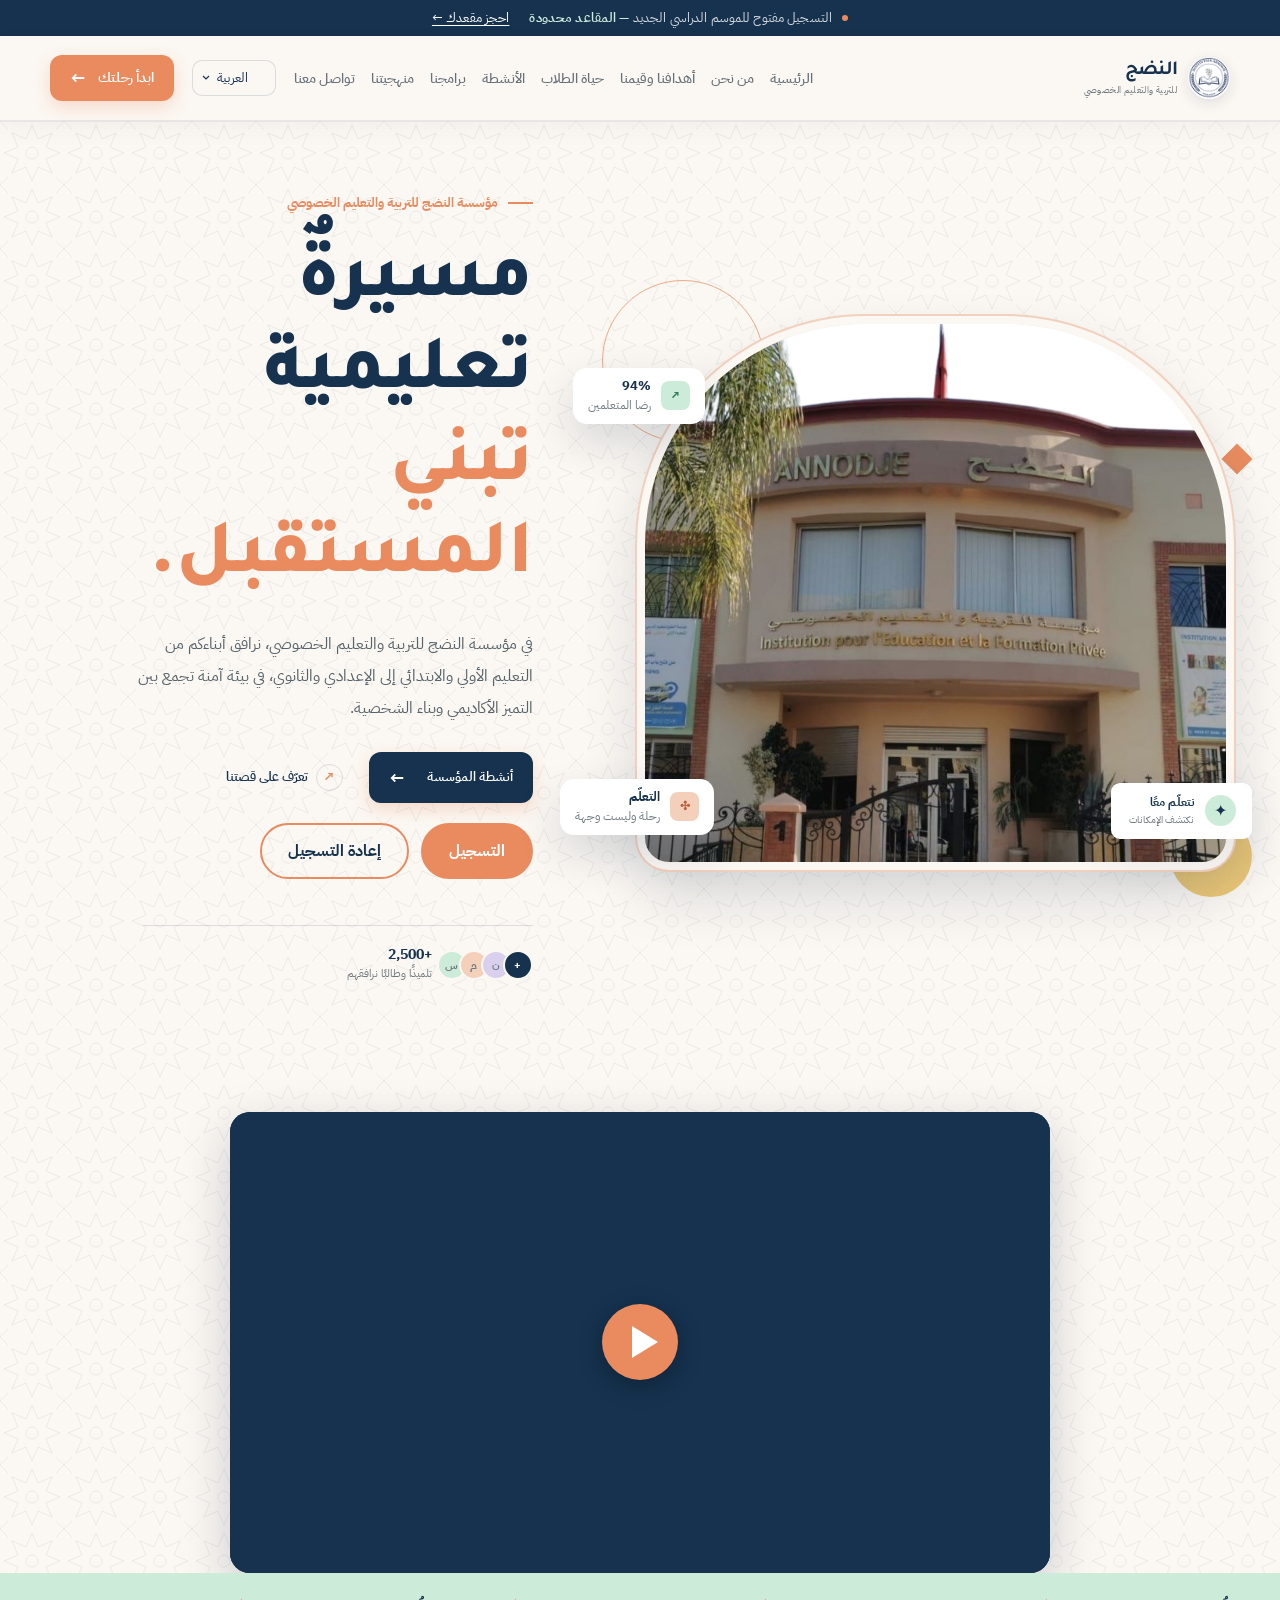
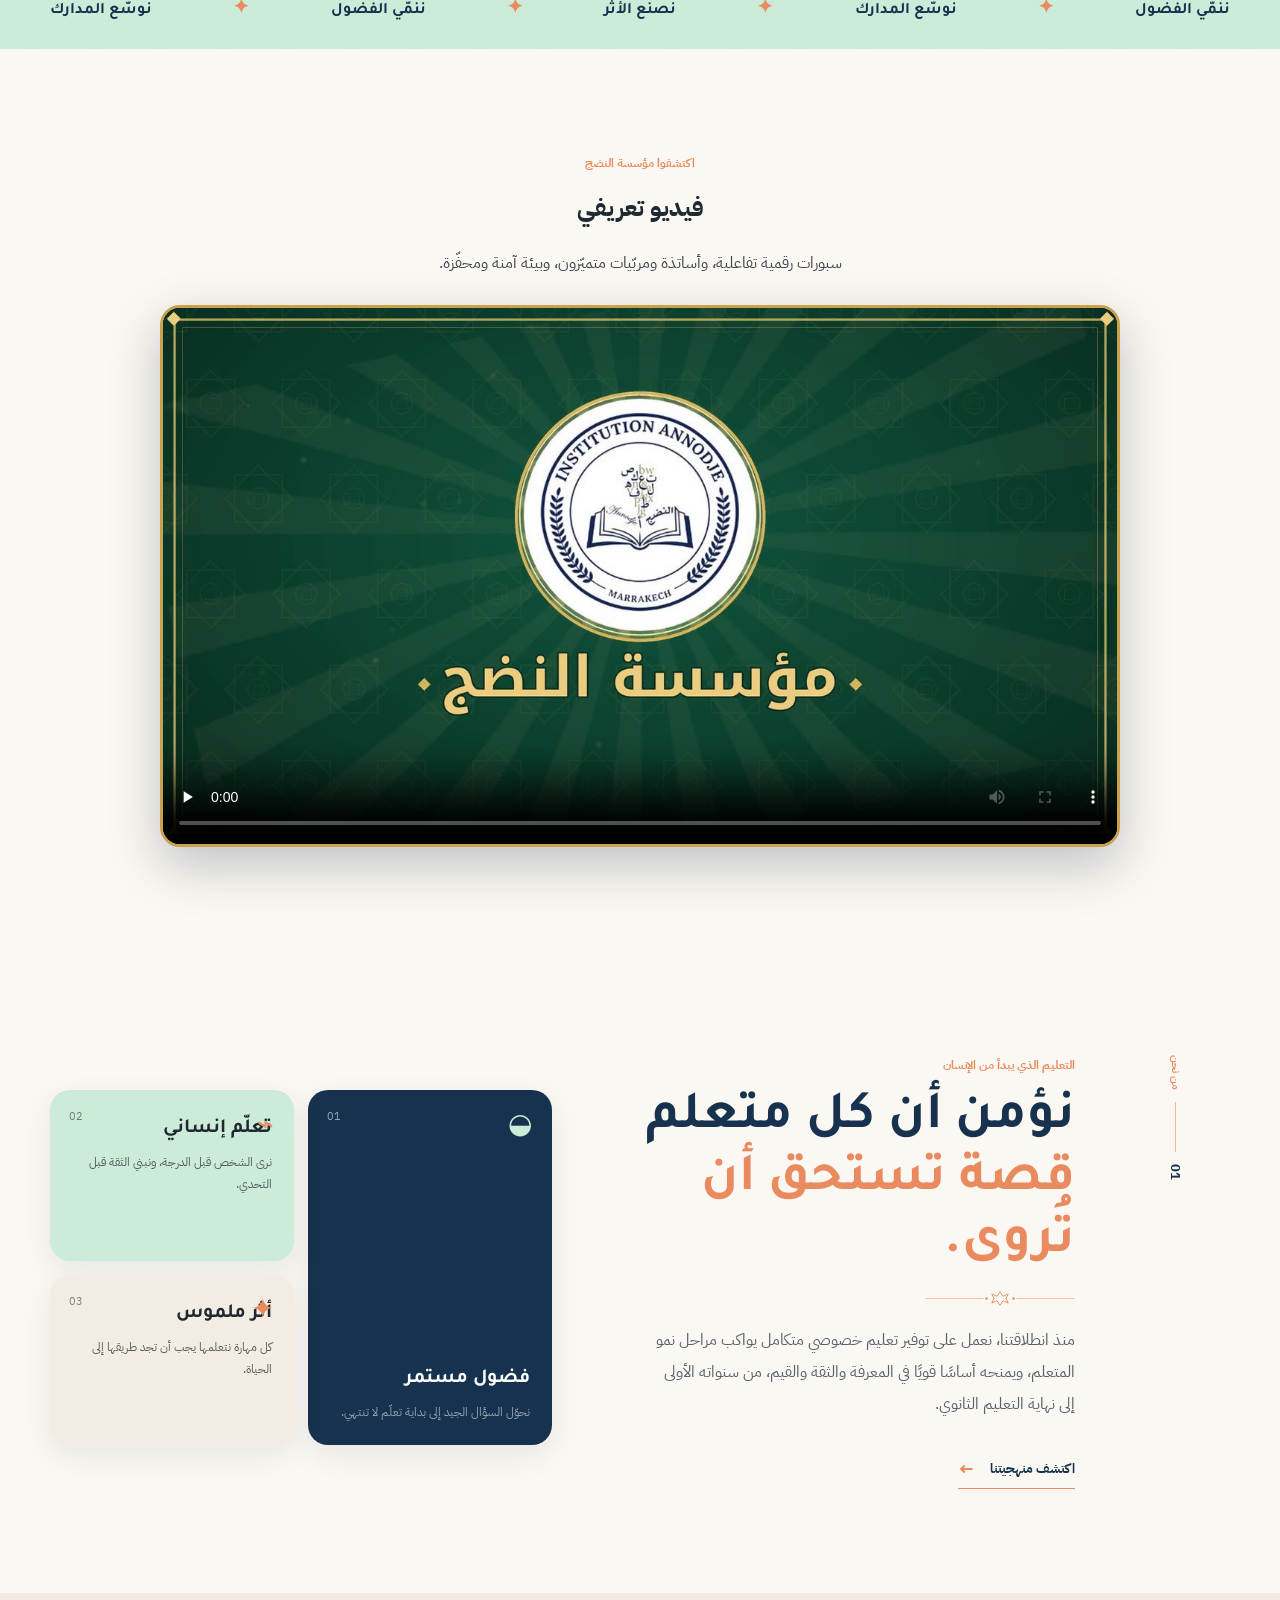
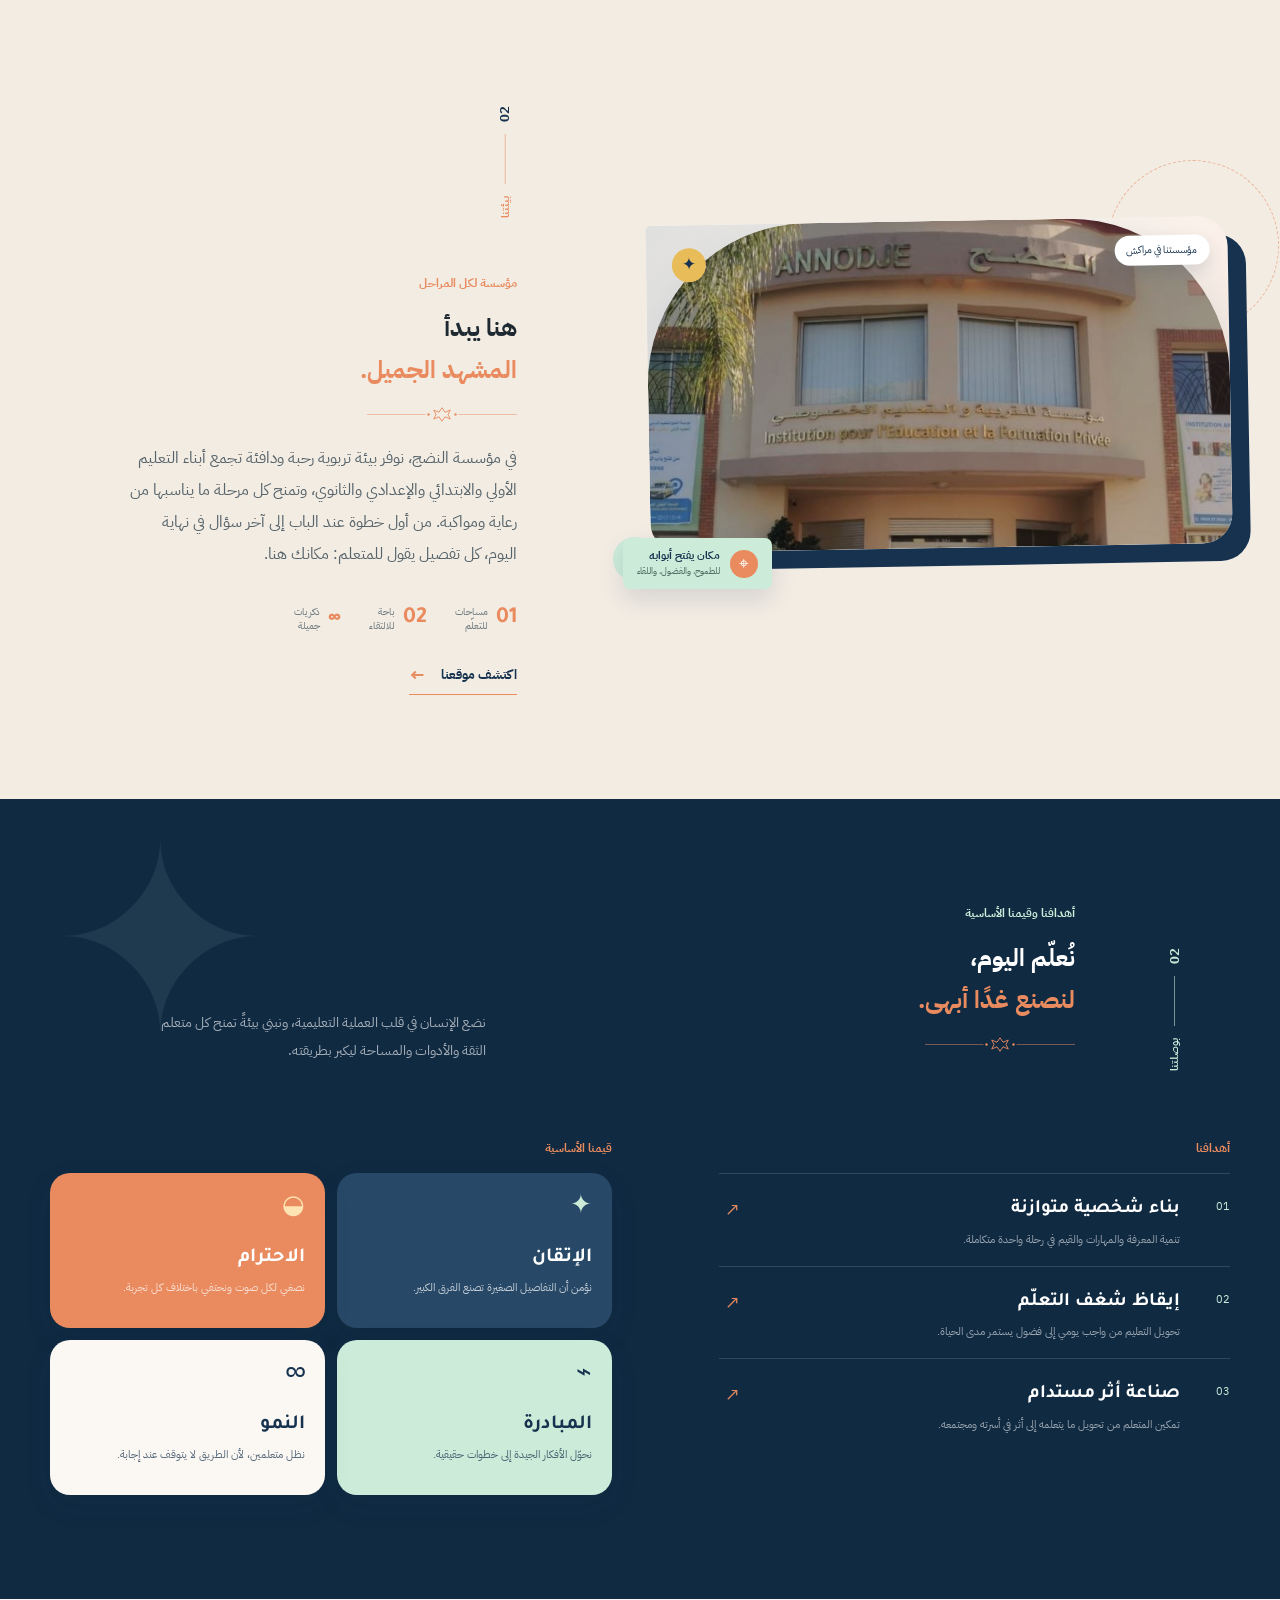
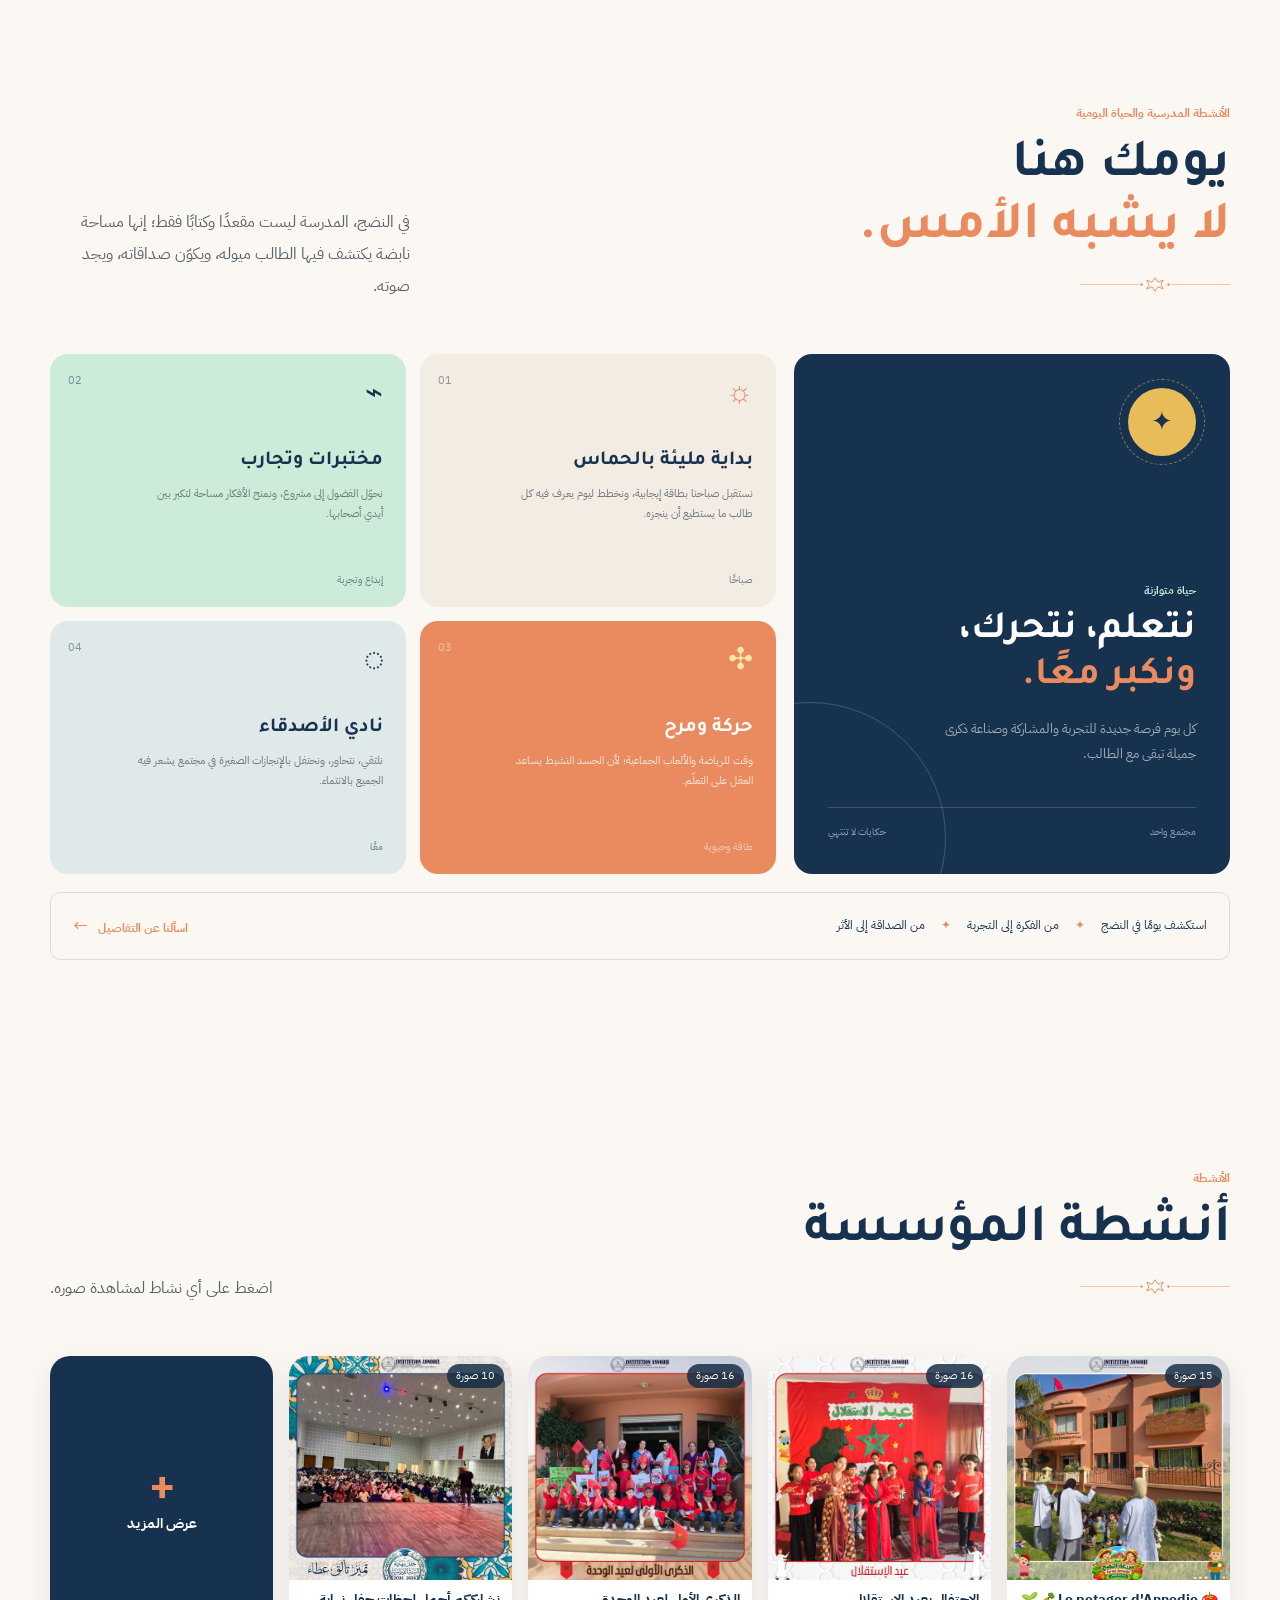
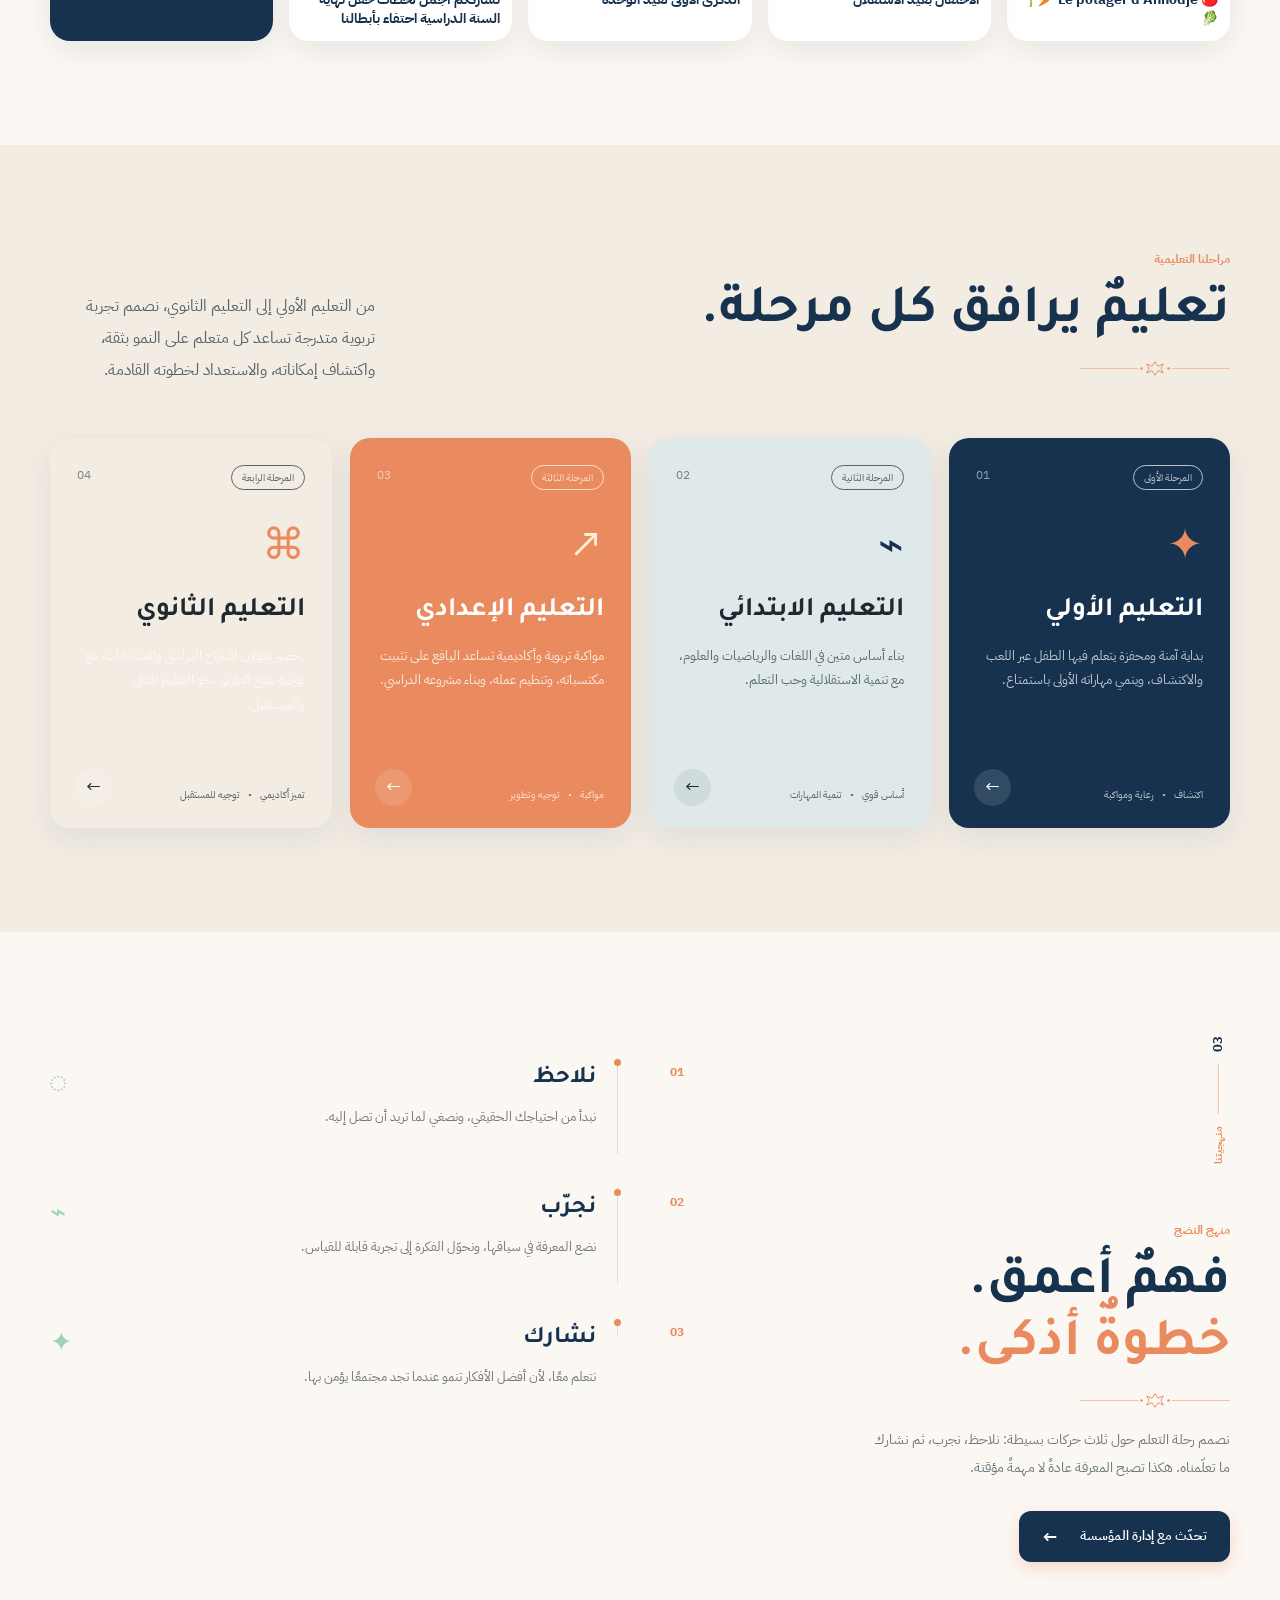
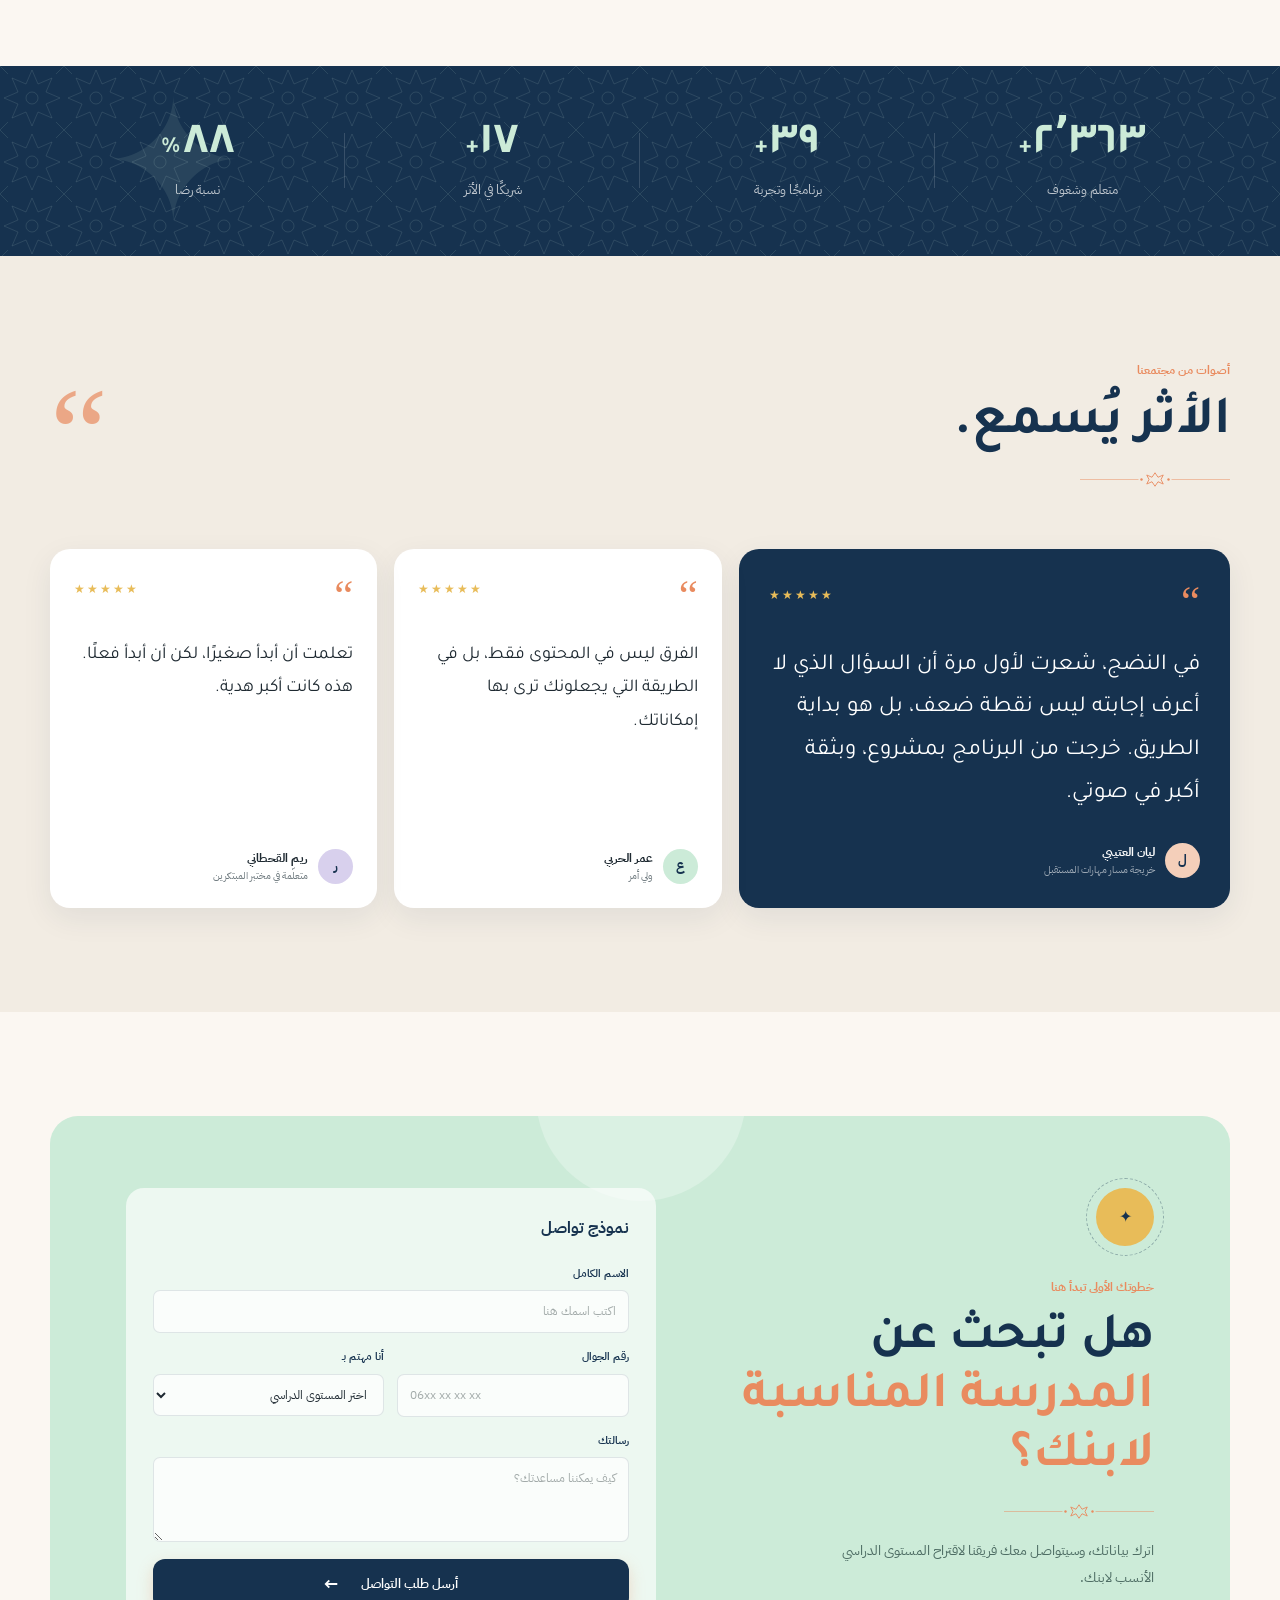
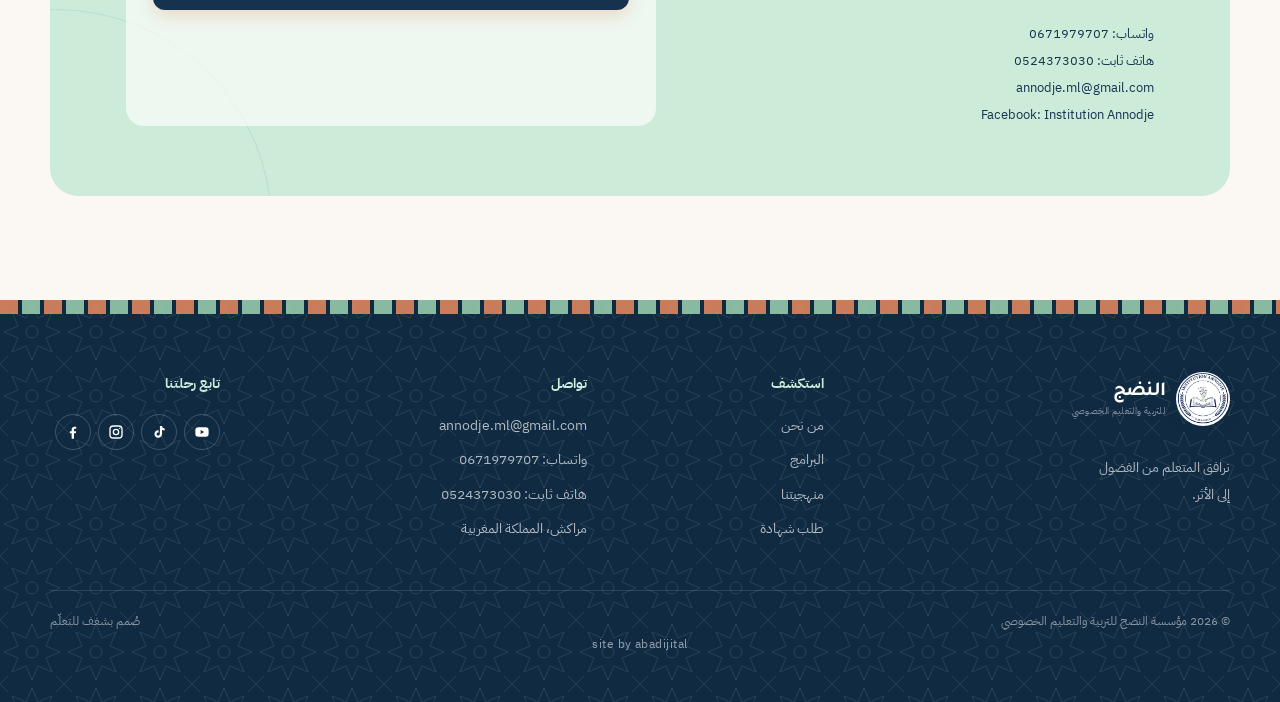
==== commit cf90004e: "Update polish.css version in index.html" ====
--- a/index.html
+++ b/index.html
@@ -10,7 +10,7 @@
     <link rel="preconnect" href="https://fonts.gstatic.com" crossorigin />
     <link href="https://fonts.googleapis.com/css2?family=IBM+Plex+Sans+Arabic:wght@400;500;600;700&family=Tajawal:wght@400;500;700;800&display=swap" rel="stylesheet" />
     <link rel="stylesheet" href="/styles.css?v=9" />
-    <link rel="stylesheet" href="/polish.css?v=11" />
+    <link rel="stylesheet" href="/polish.css?v=12" />
       <link rel="stylesheet" href="/hero-video.css?v=1" />
   </head>
   <body>
--- a/polish.css
+++ b/polish.css
@@ -188,3 +188,24 @@
 .reg-cta a:hover { transform: translateY(-2px); }
 .lang-ltr .reg-cta { direction: ltr; }
 @media (max-width: 700px) { .reg-cta { margin-top: 16px; } .reg-cta a { flex: 1 1 0; padding: 12px 10px; font-size: 15px; } }
+
+/* day-at-school cards: single swipe row on mobile, no overlap */
+@media (max-width: 700px) {
+  .activity-grid { display: flex !important; flex-wrap: nowrap; gap: 10px !important; overflow-x: auto; scroll-snap-type: x mandatory; -webkit-overflow-scrolling: touch; padding: 2px 2px 12px; margin-top: 12px !important; overscroll-behavior-x: contain; scrollbar-width: none; }
+  .activity-grid::-webkit-scrollbar { display: none; }
+  .activity-grid .activity-card { flex: 0 0 62%; scroll-snap-align: center; min-height: 0 !important; padding: 16px 16px 40px !important; }
+  .activity-card__icon { margin-bottom: 12px !important; font-size: 24px; }
+  .activity-card h3 { font-size: 16px !important; line-height: 1.5; }
+  .activity-card p { font-size: 12px !important; line-height: 1.7; }
+  .activity-card__tag { bottom: 12px !important; }
+}
+
+/* core values: single swipe row on mobile */
+@media (max-width: 700px) {
+  .core-values { display: flex !important; flex-wrap: nowrap; gap: 10px !important; overflow-x: auto; scroll-snap-type: x mandatory; -webkit-overflow-scrolling: touch; padding: 2px 2px 12px; overscroll-behavior-x: contain; scrollbar-width: none; margin-top: 20px !important; }
+  .core-values::-webkit-scrollbar { display: none; }
+  .core-values .core-value { flex: 0 0 56%; scroll-snap-align: center; min-height: 0 !important; padding: 16px !important; }
+  .core-value__icon { margin-bottom: 10px !important; }
+  .core-value h3 { font-size: 17px !important; }
+  .core-value p { font-size: 12px !important; line-height: 1.7; }
+}
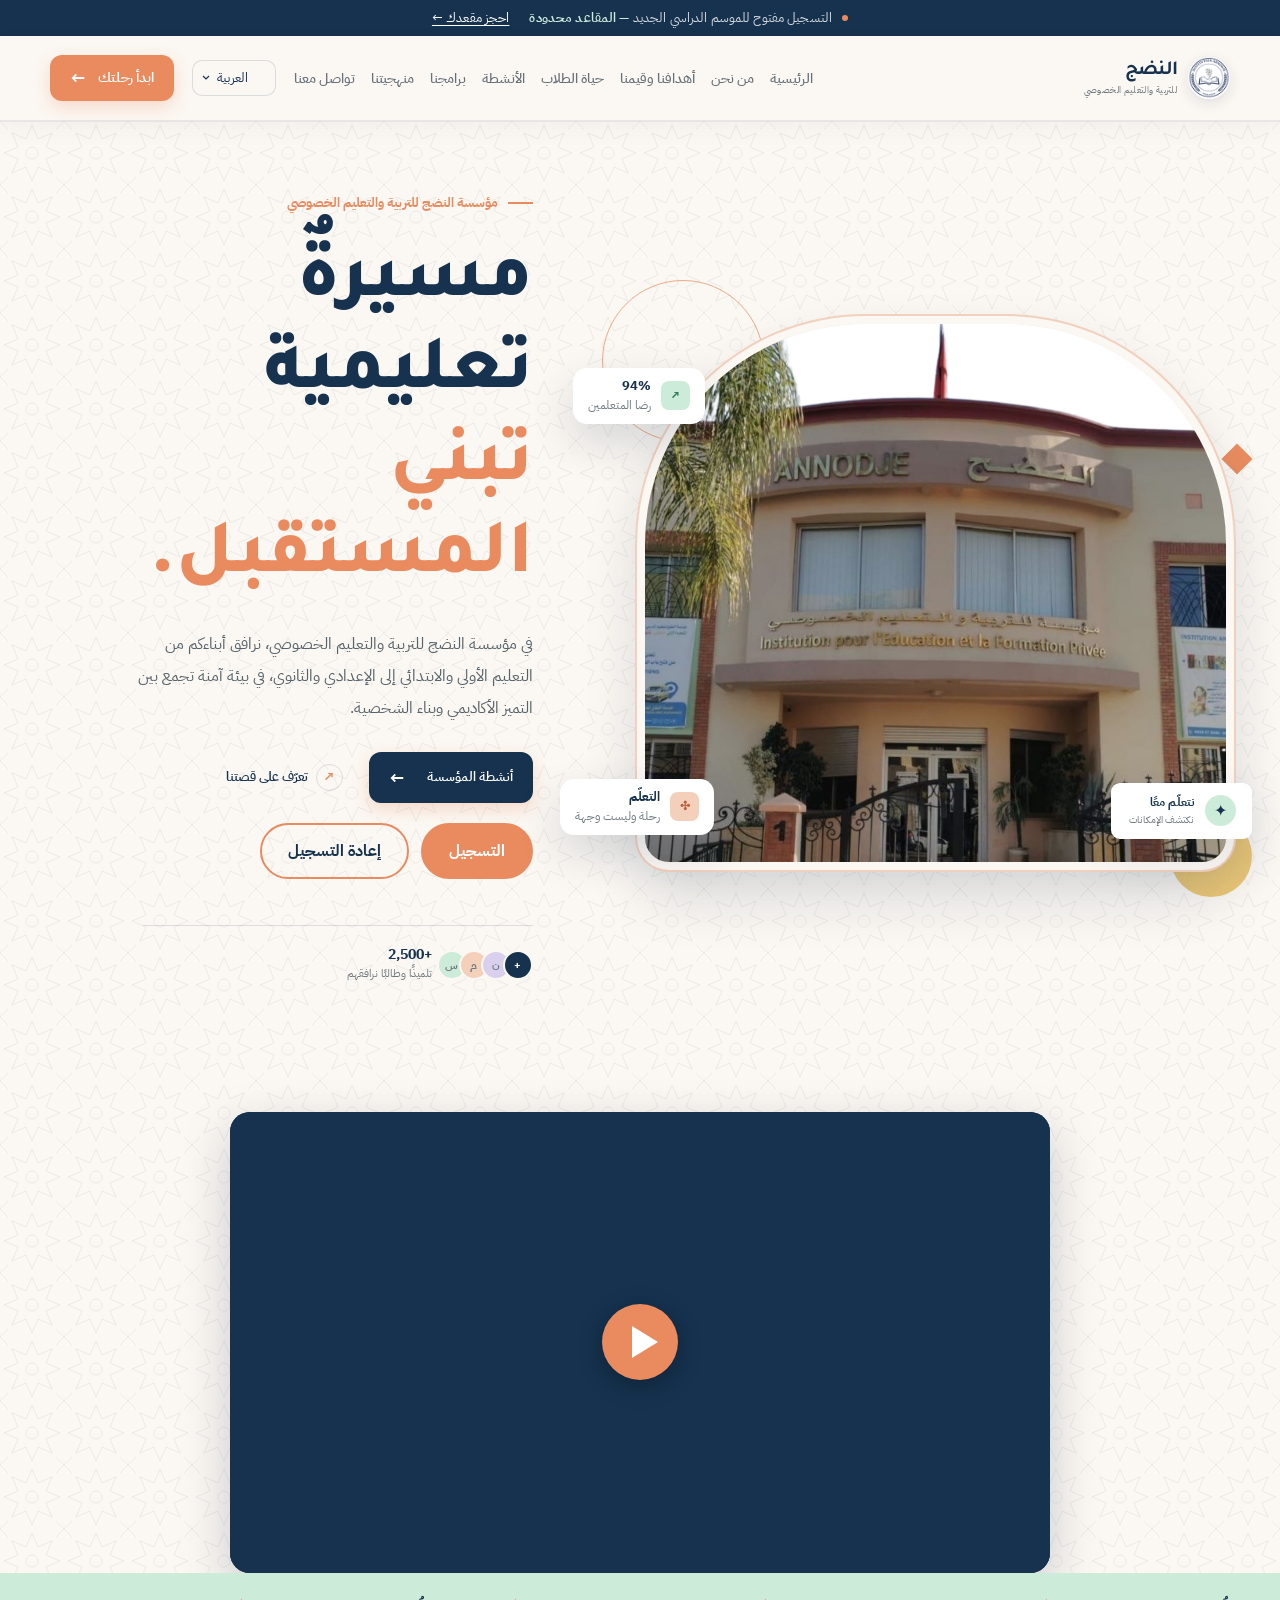
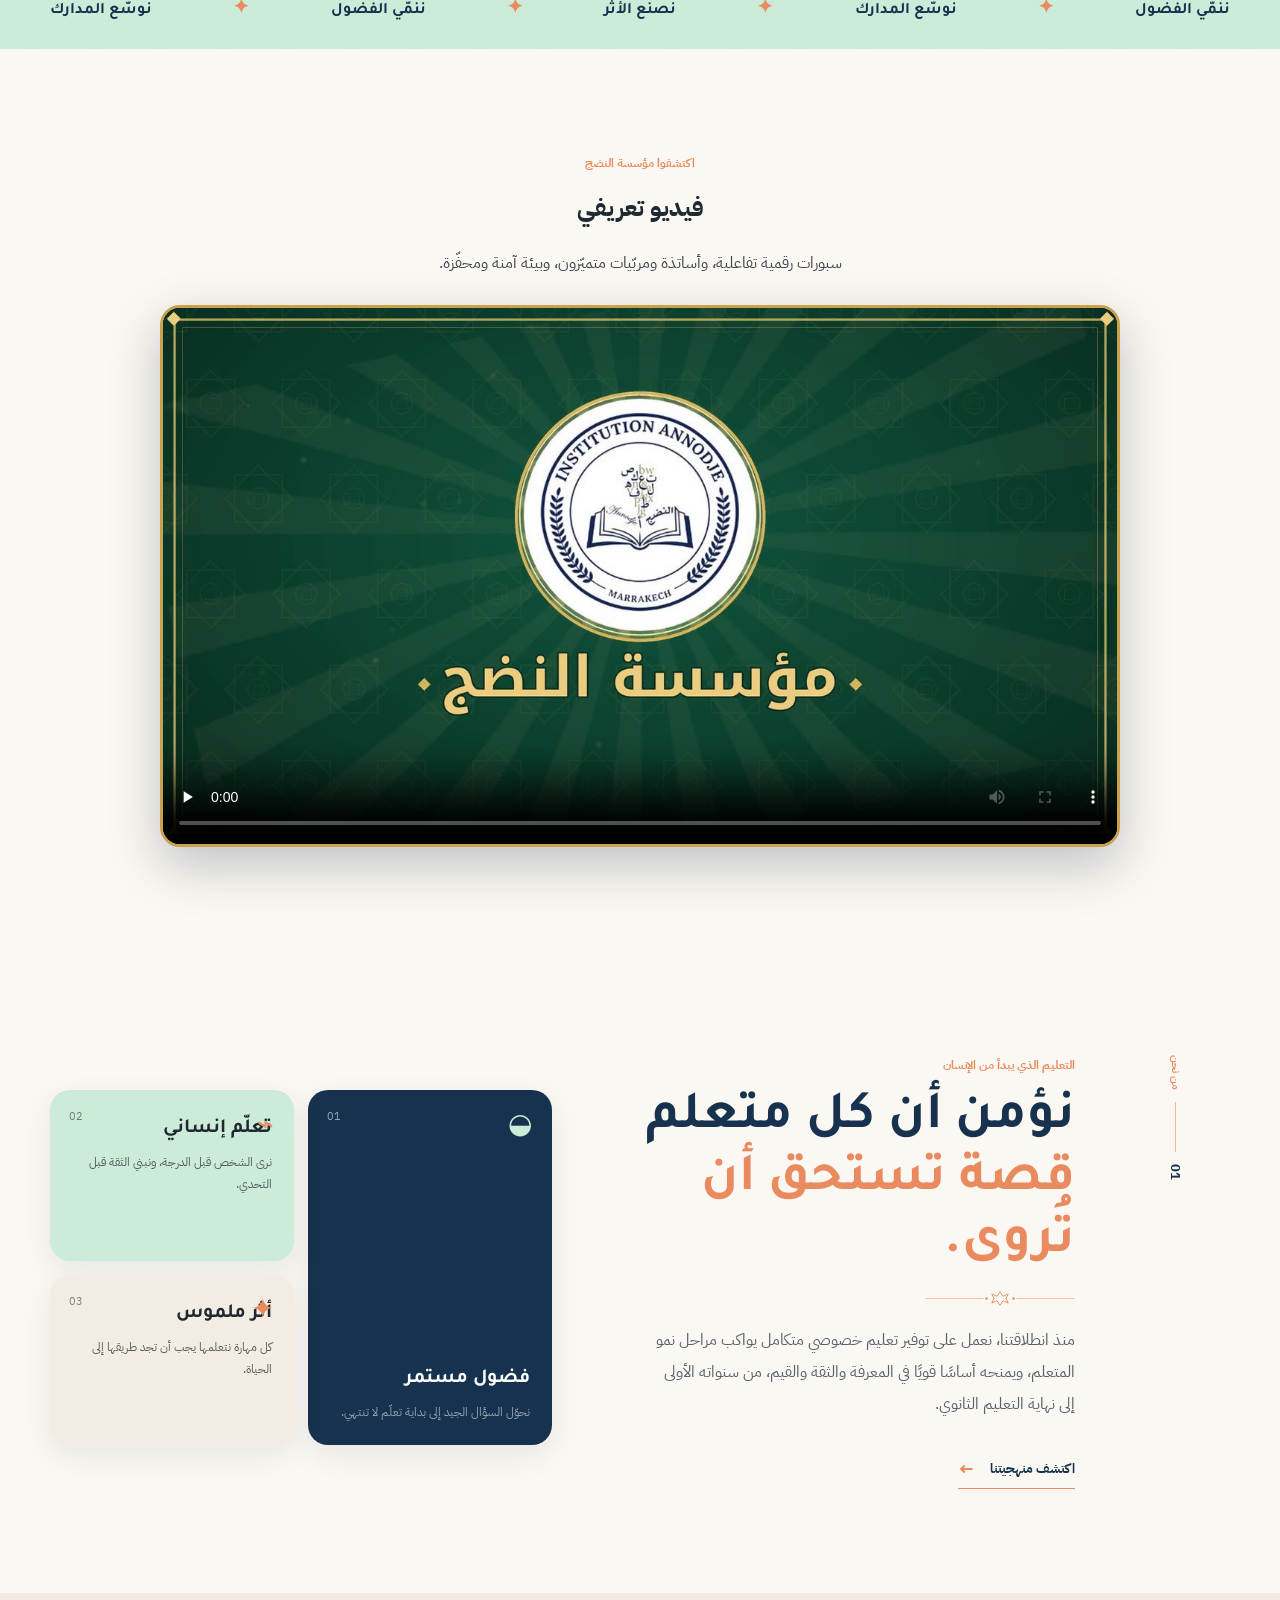
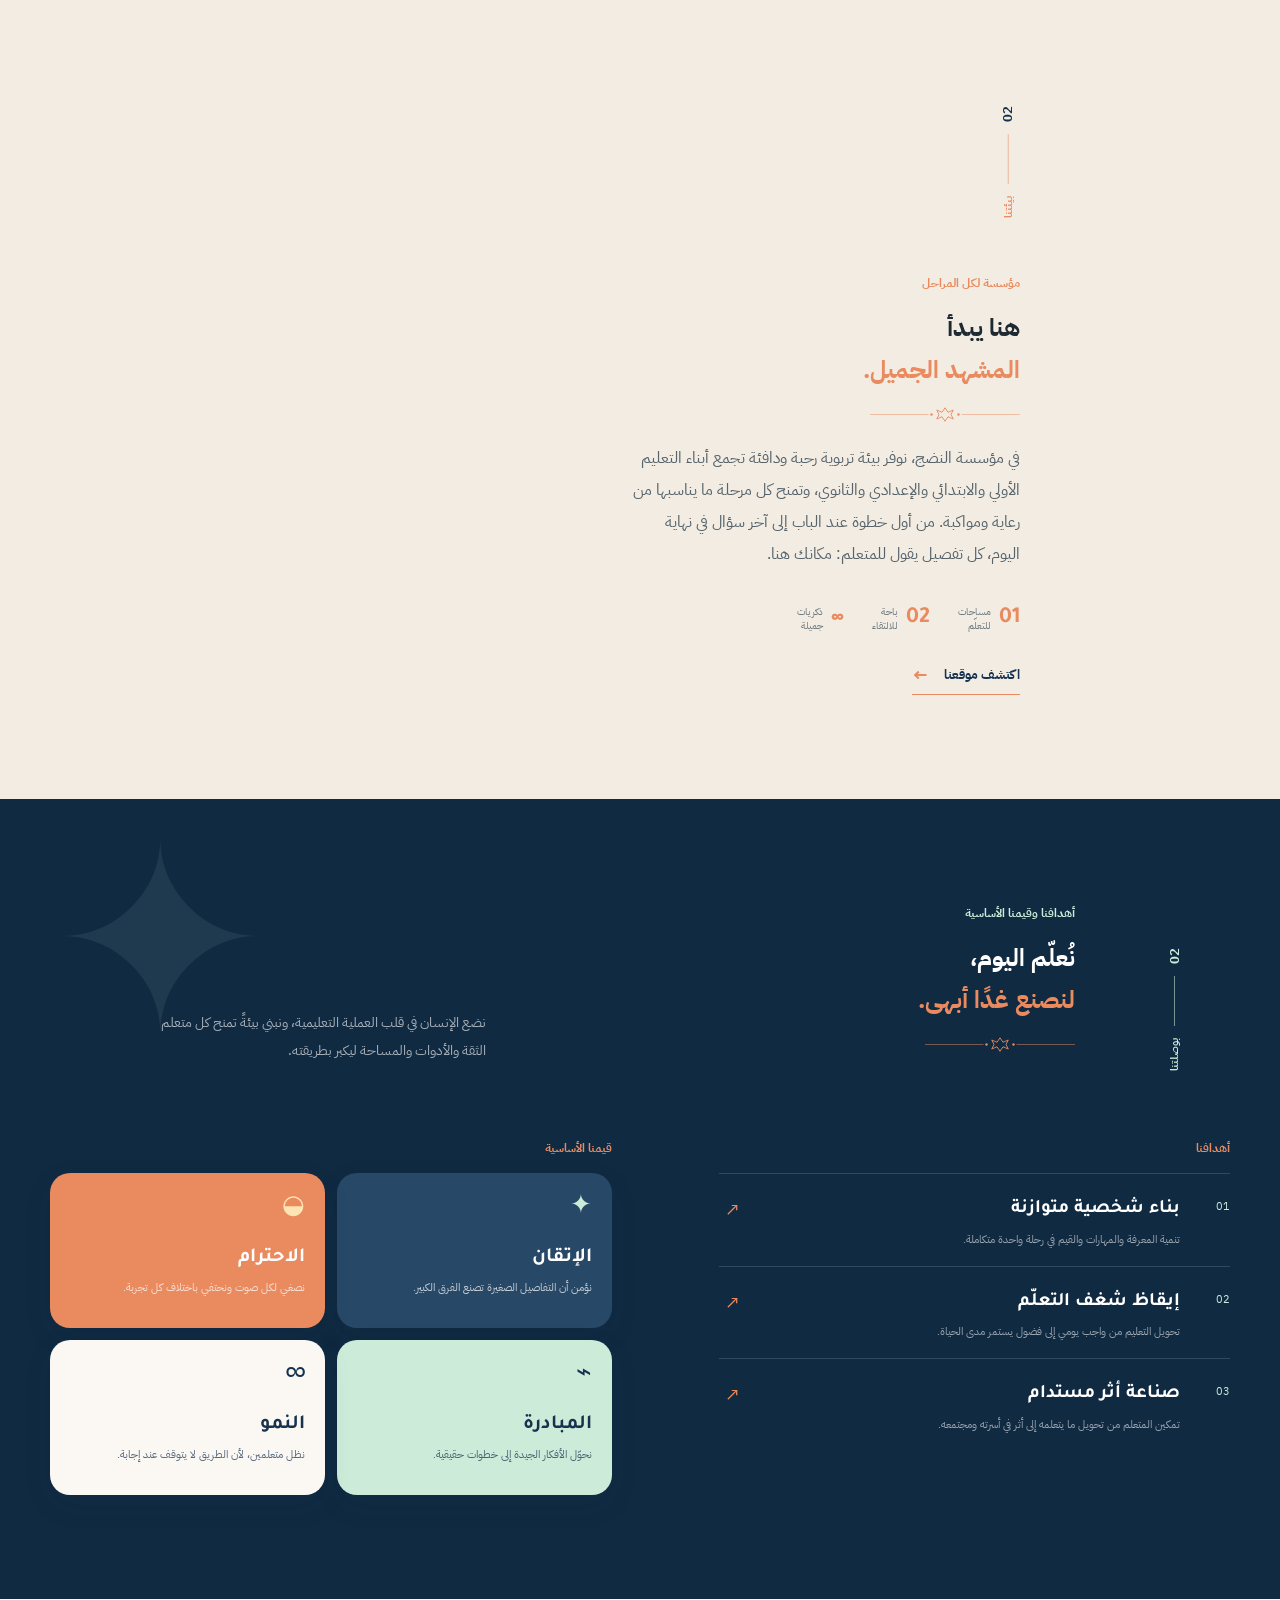
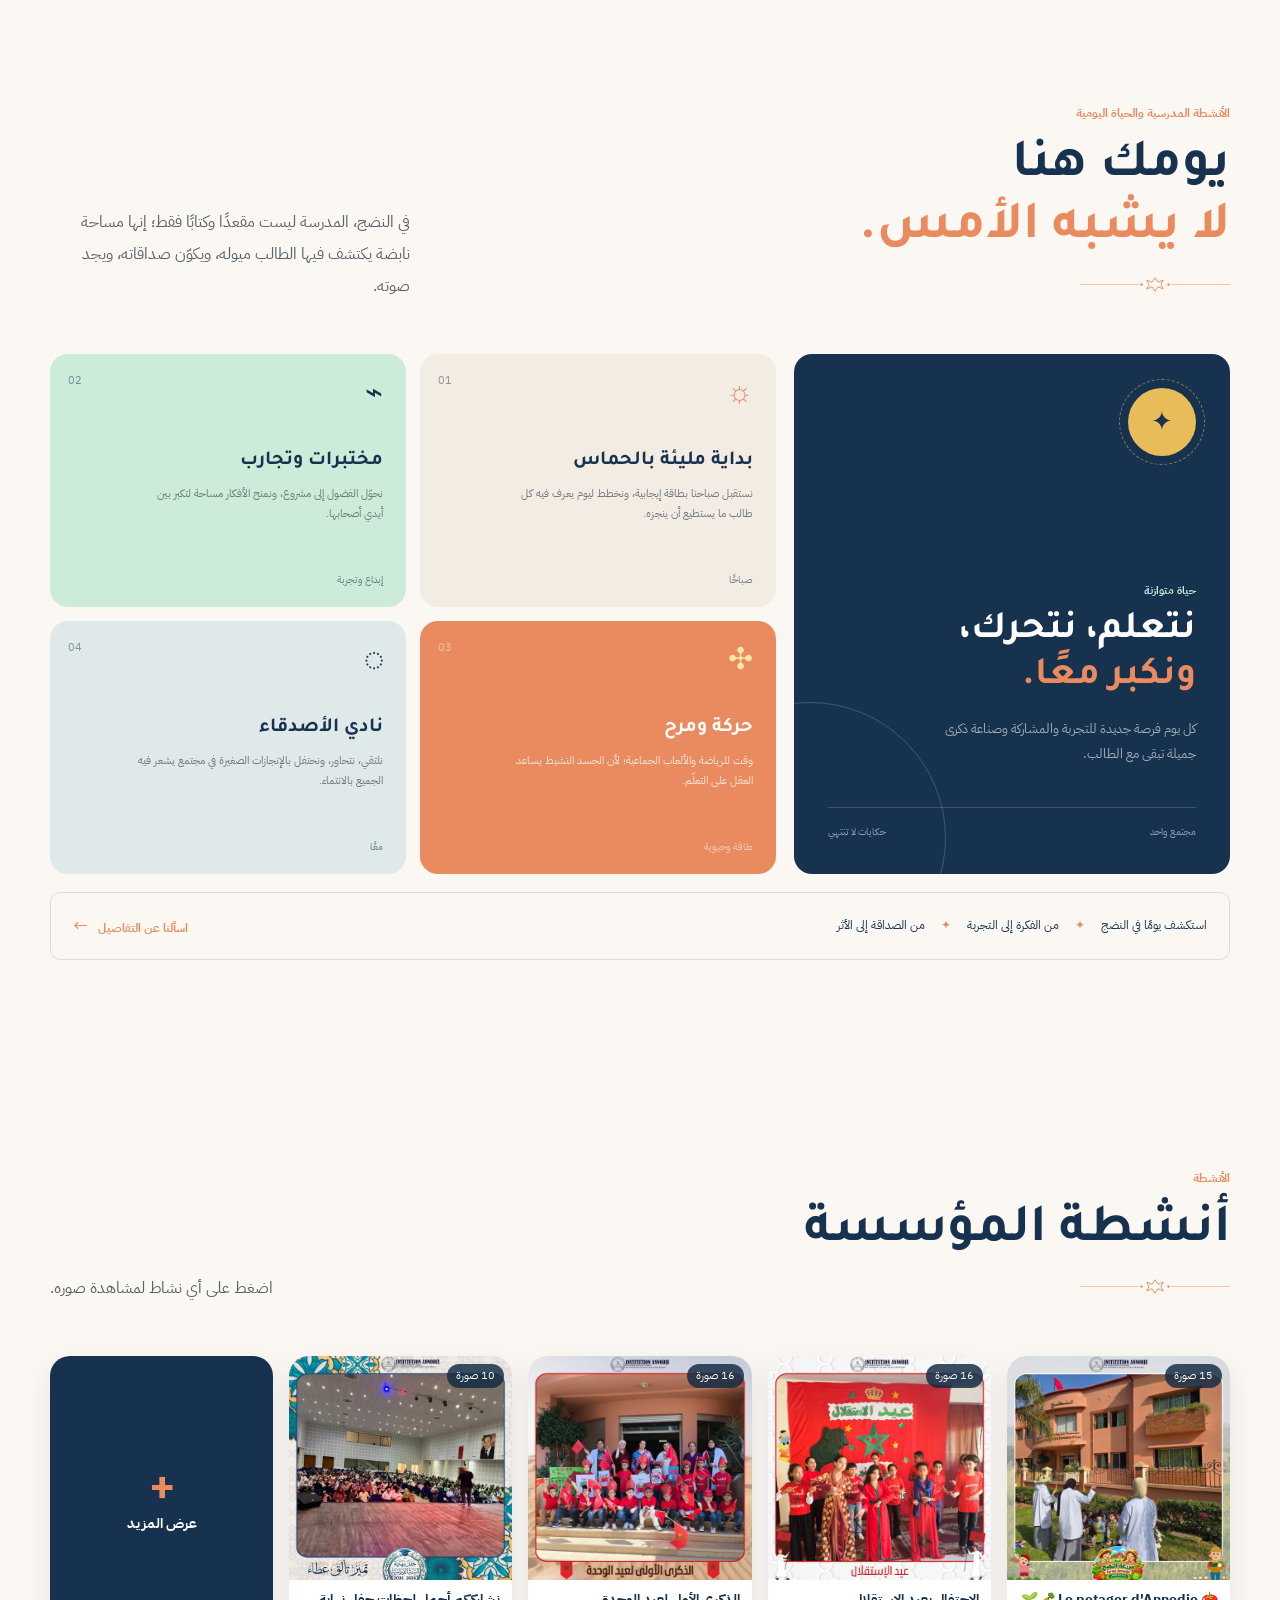
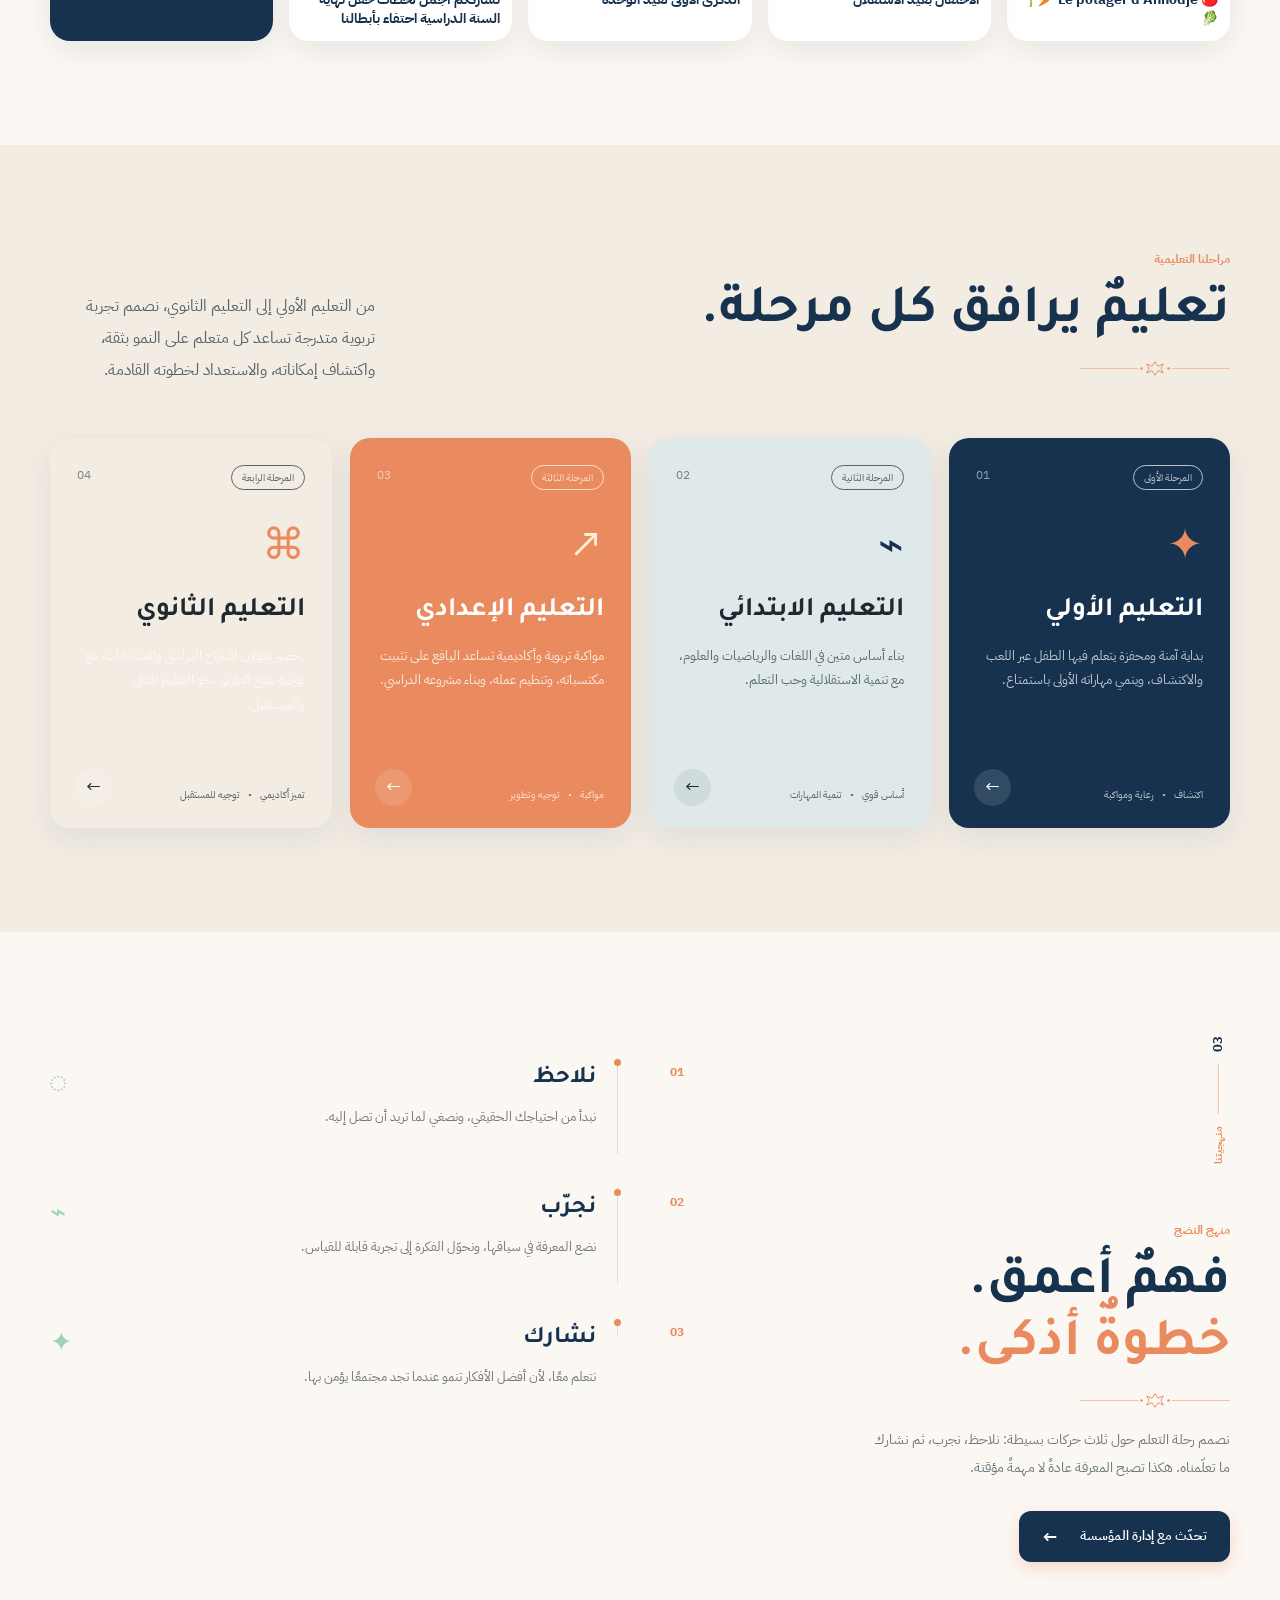
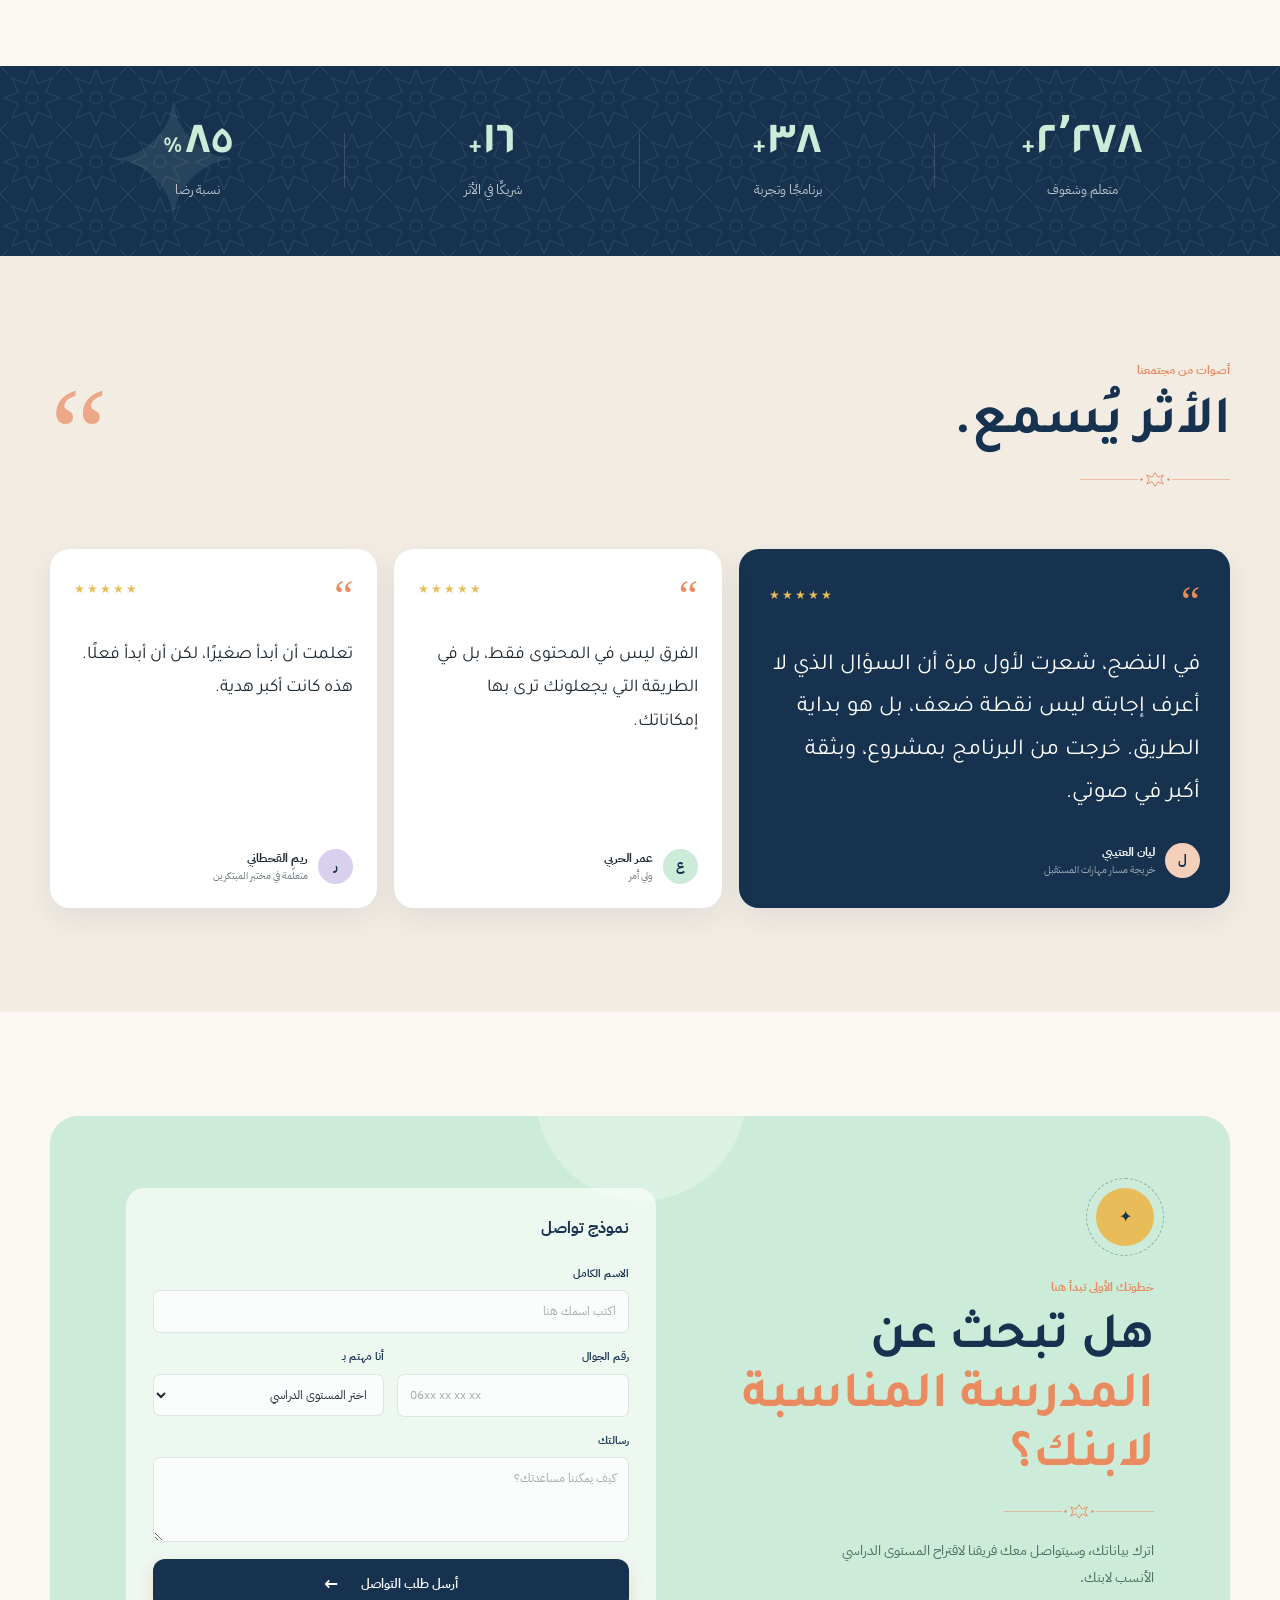
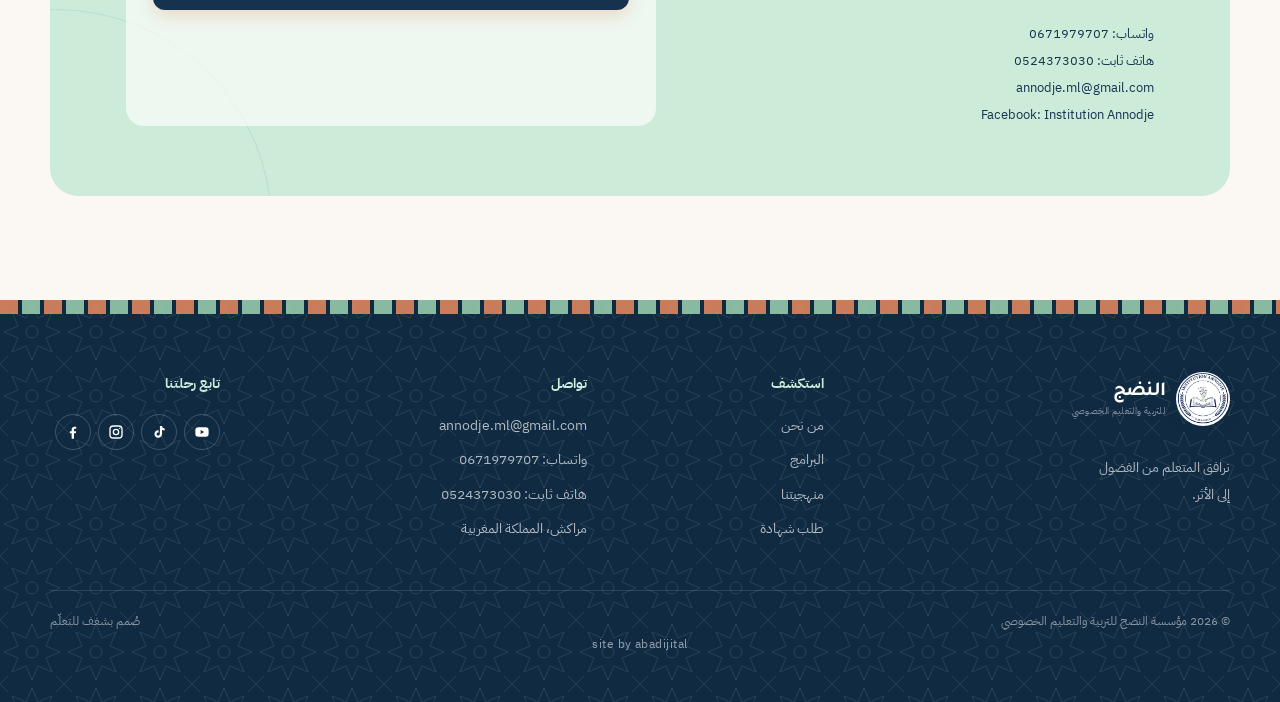
==== commit 1ea63043: "Update polish.css version and remove campus visual" ====
--- a/index.html
+++ b/index.html
@@ -10,7 +10,7 @@
     <link rel="preconnect" href="https://fonts.gstatic.com" crossorigin />
     <link href="https://fonts.googleapis.com/css2?family=IBM+Plex+Sans+Arabic:wght@400;500;600;700&family=Tajawal:wght@400;500;700;800&display=swap" rel="stylesheet" />
     <link rel="stylesheet" href="/styles.css?v=9" />
-    <link rel="stylesheet" href="/polish.css?v=12" />
+    <link rel="stylesheet" href="/polish.css?v=13" />
       <link rel="stylesheet" href="/hero-video.css?v=1" />
   </head>
   <body>
@@ -124,10 +124,6 @@
 
       <section class="campus section-space" id="campus" aria-labelledby="campus-title">
         <div class="container campus__layout">
-          <div class="campus__visual reveal">
-            <div class="campus__frame"><img src="/2.png" alt="واجهة مؤسسة النضج للتربية والتعليم الخصوصي" /><span class="campus__label">مؤسستنا في مراكش</span><span class="campus__sun" aria-hidden="true">✦</span></div>
-            <div class="campus__caption"><span class="campus__pin">⌖</span><span><strong>مكان يفتح أبوابه</strong><small>للطموح، والفضول، واللقاء</small></span></div>
-          </div>
           <div class="campus__copy reveal reveal--delay"><div class="section-kicker"><span>02</span><div></div><span>بيئتنا</span></div><p class="overline">مؤسسة لكل المراحل</p><h2 id="campus-title">هنا يبدأ<br /><em>المشهد الجميل.</em></h2><p>في مؤسسة النضج، نوفر بيئة تربوية رحبة ودافئة تجمع أبناء التعليم الأولي والابتدائي والإعدادي والثانوي، وتمنح كل مرحلة ما يناسبها من رعاية ومواكبة. من أول خطوة عند الباب إلى آخر سؤال في نهاية اليوم، كل تفصيل يقول للمتعلم: مكانك هنا.</p><div class="campus__facts"><span><strong>01</strong><small>مساحات<br />للتعلّم</small></span><span><strong>02</strong><small>باحة<br />للالتقاء</small></span><span><strong>∞</strong><small>ذكريات<br />جميلة</small></span></div><a class="arrow-link" href="/contact#map">اكتشف موقعنا <span aria-hidden="true">←</span></a></div>
         </div>
       </section>
--- a/polish.css
+++ b/polish.css
@@ -209,3 +209,8 @@
   .core-value h3 { font-size: 17px !important; }
   .core-value p { font-size: 12px !important; line-height: 1.7; }
 }
+
+/* values cards: keep the icon clear of the title */
+@media (max-width: 700px) { .value-card { padding-top: 62px !important; } .value-card--dark { padding-top: 22px !important; } }
+/* campus block: text only after the photo was removed */
+.campus__layout { display: block !important; max-width: 760px; margin-inline: auto; }
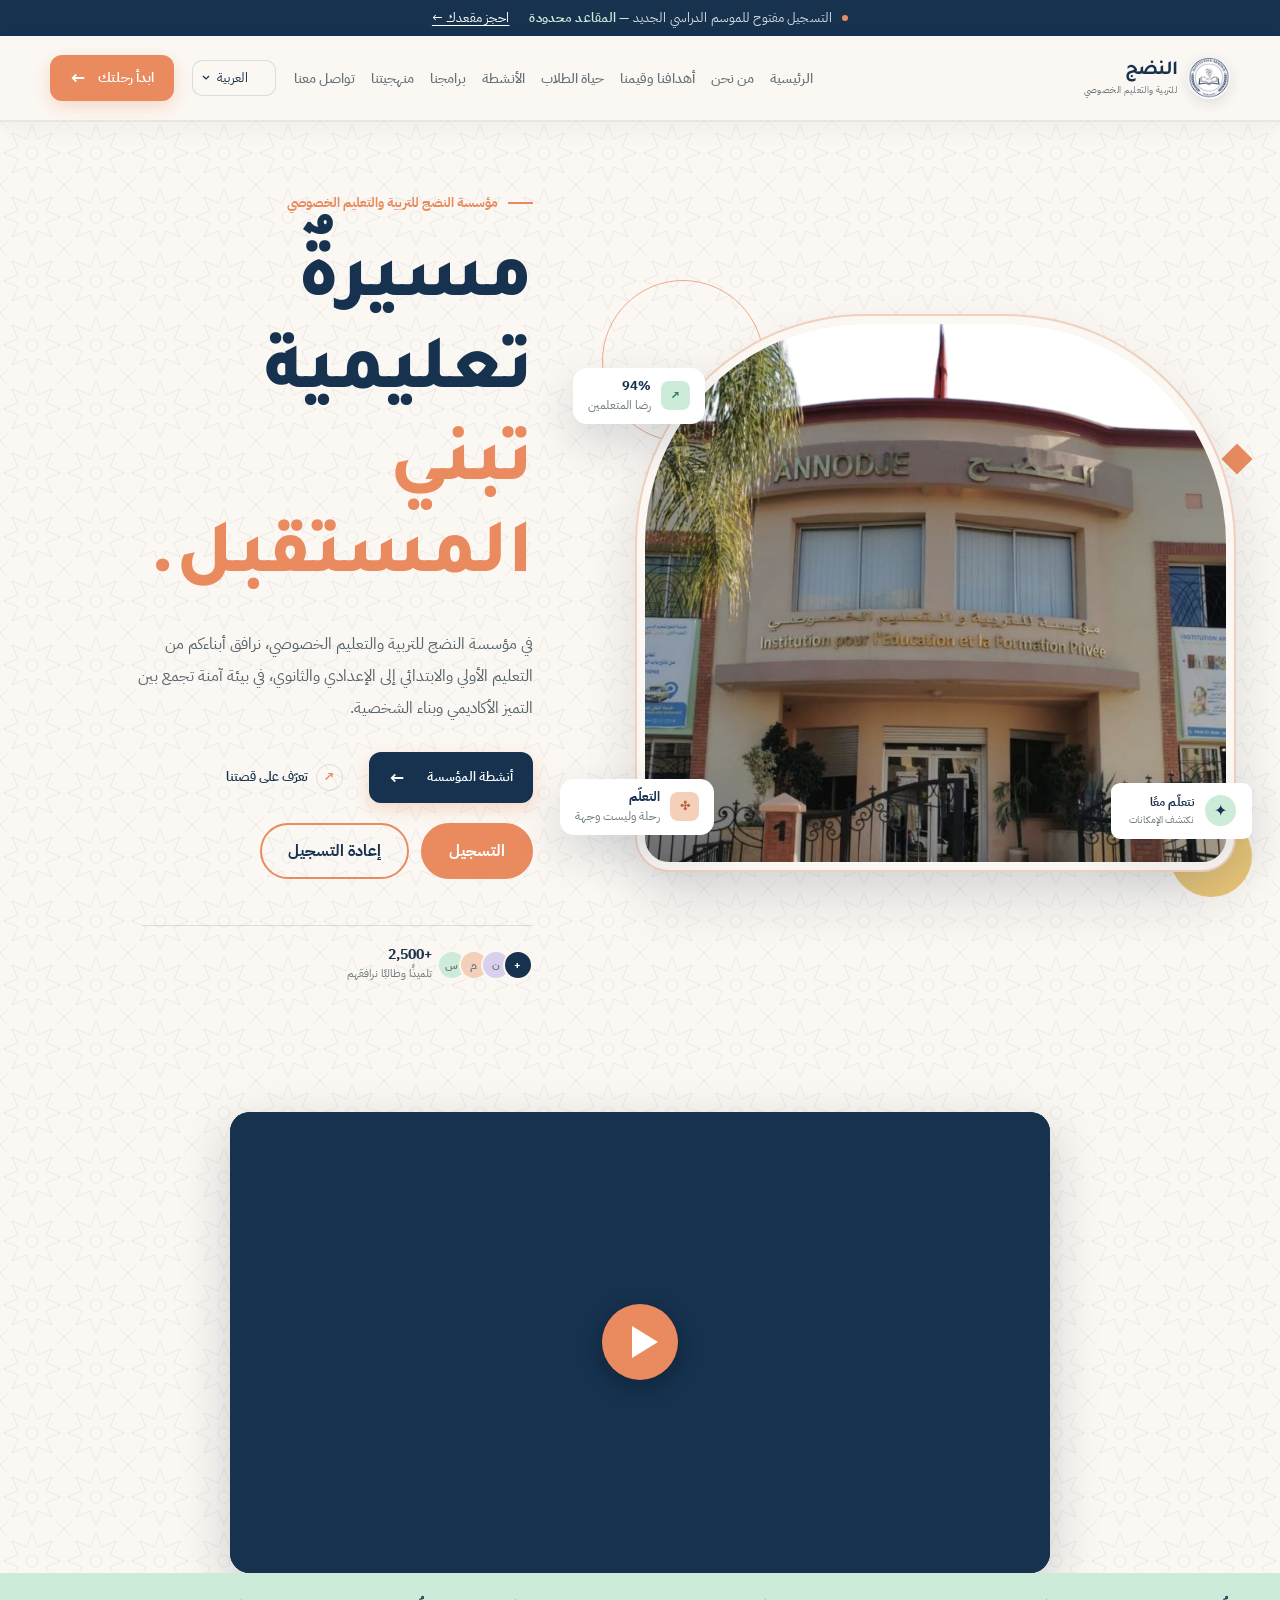
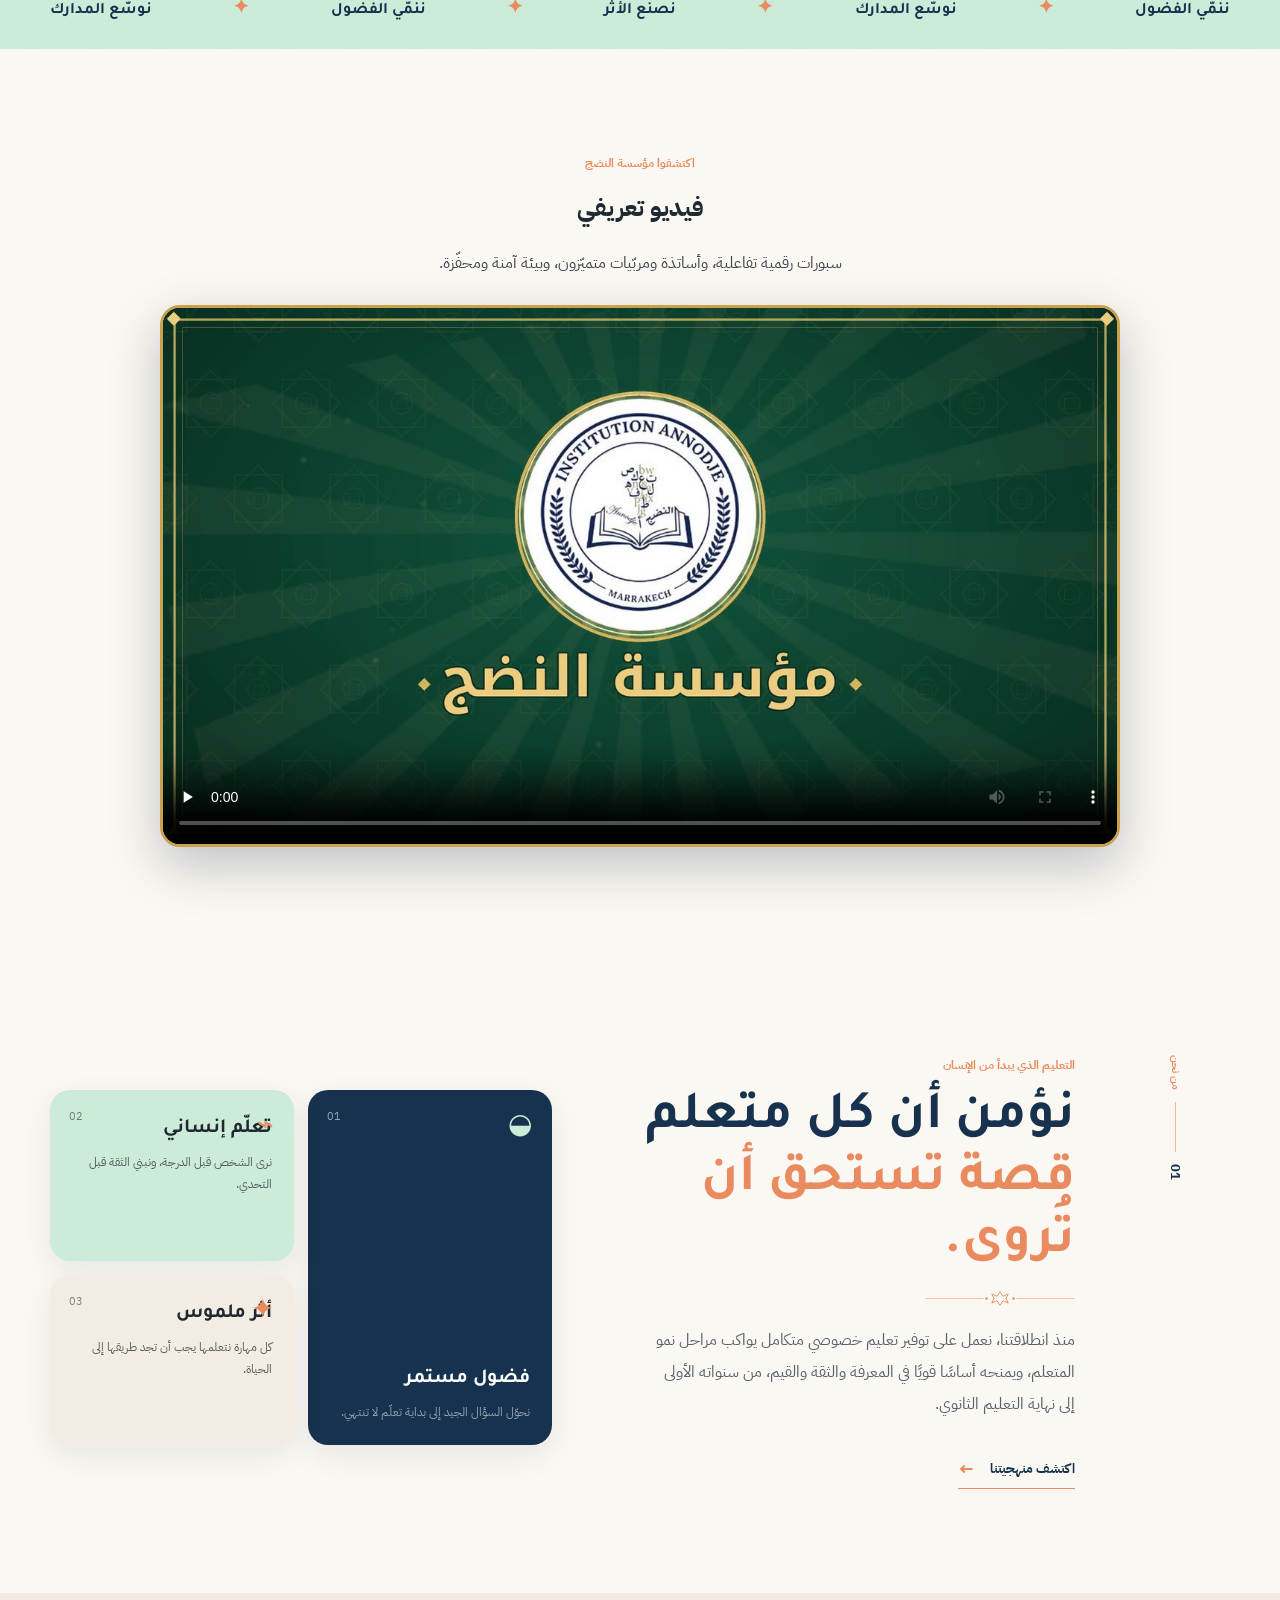
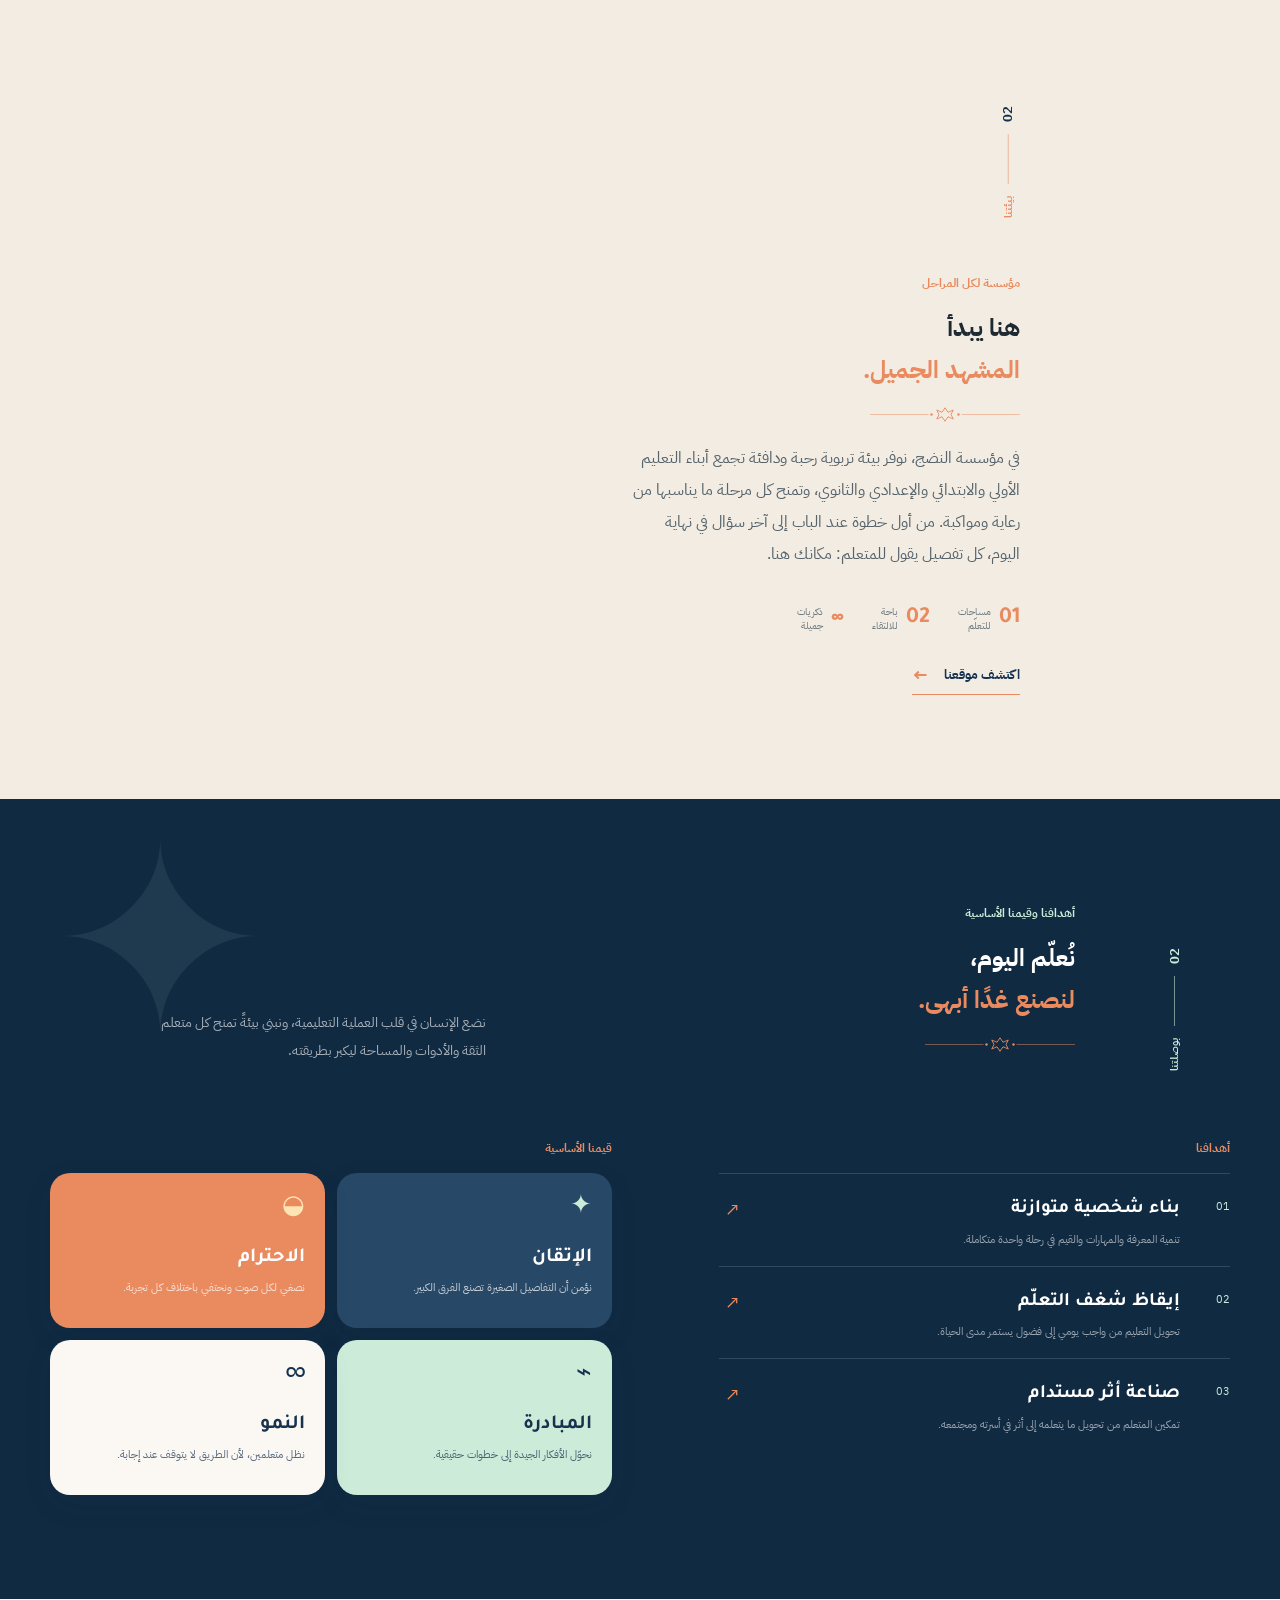
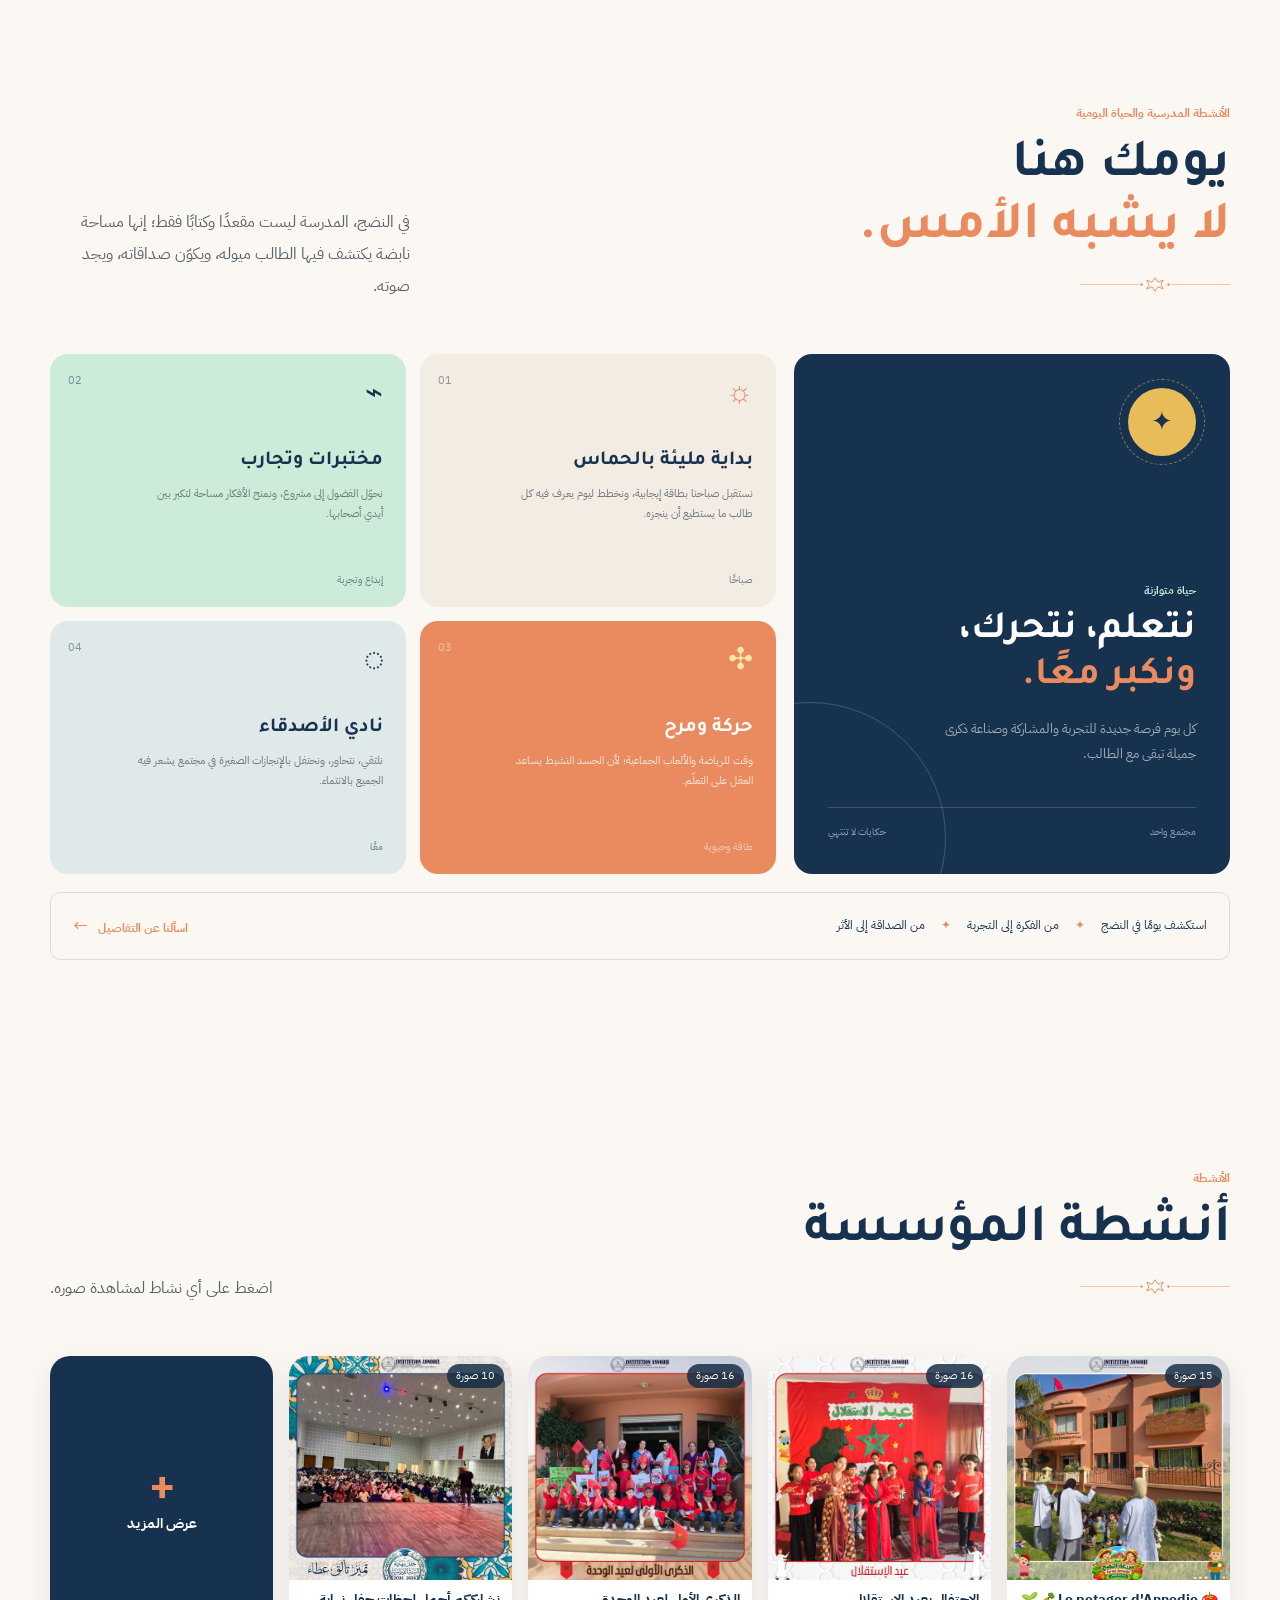
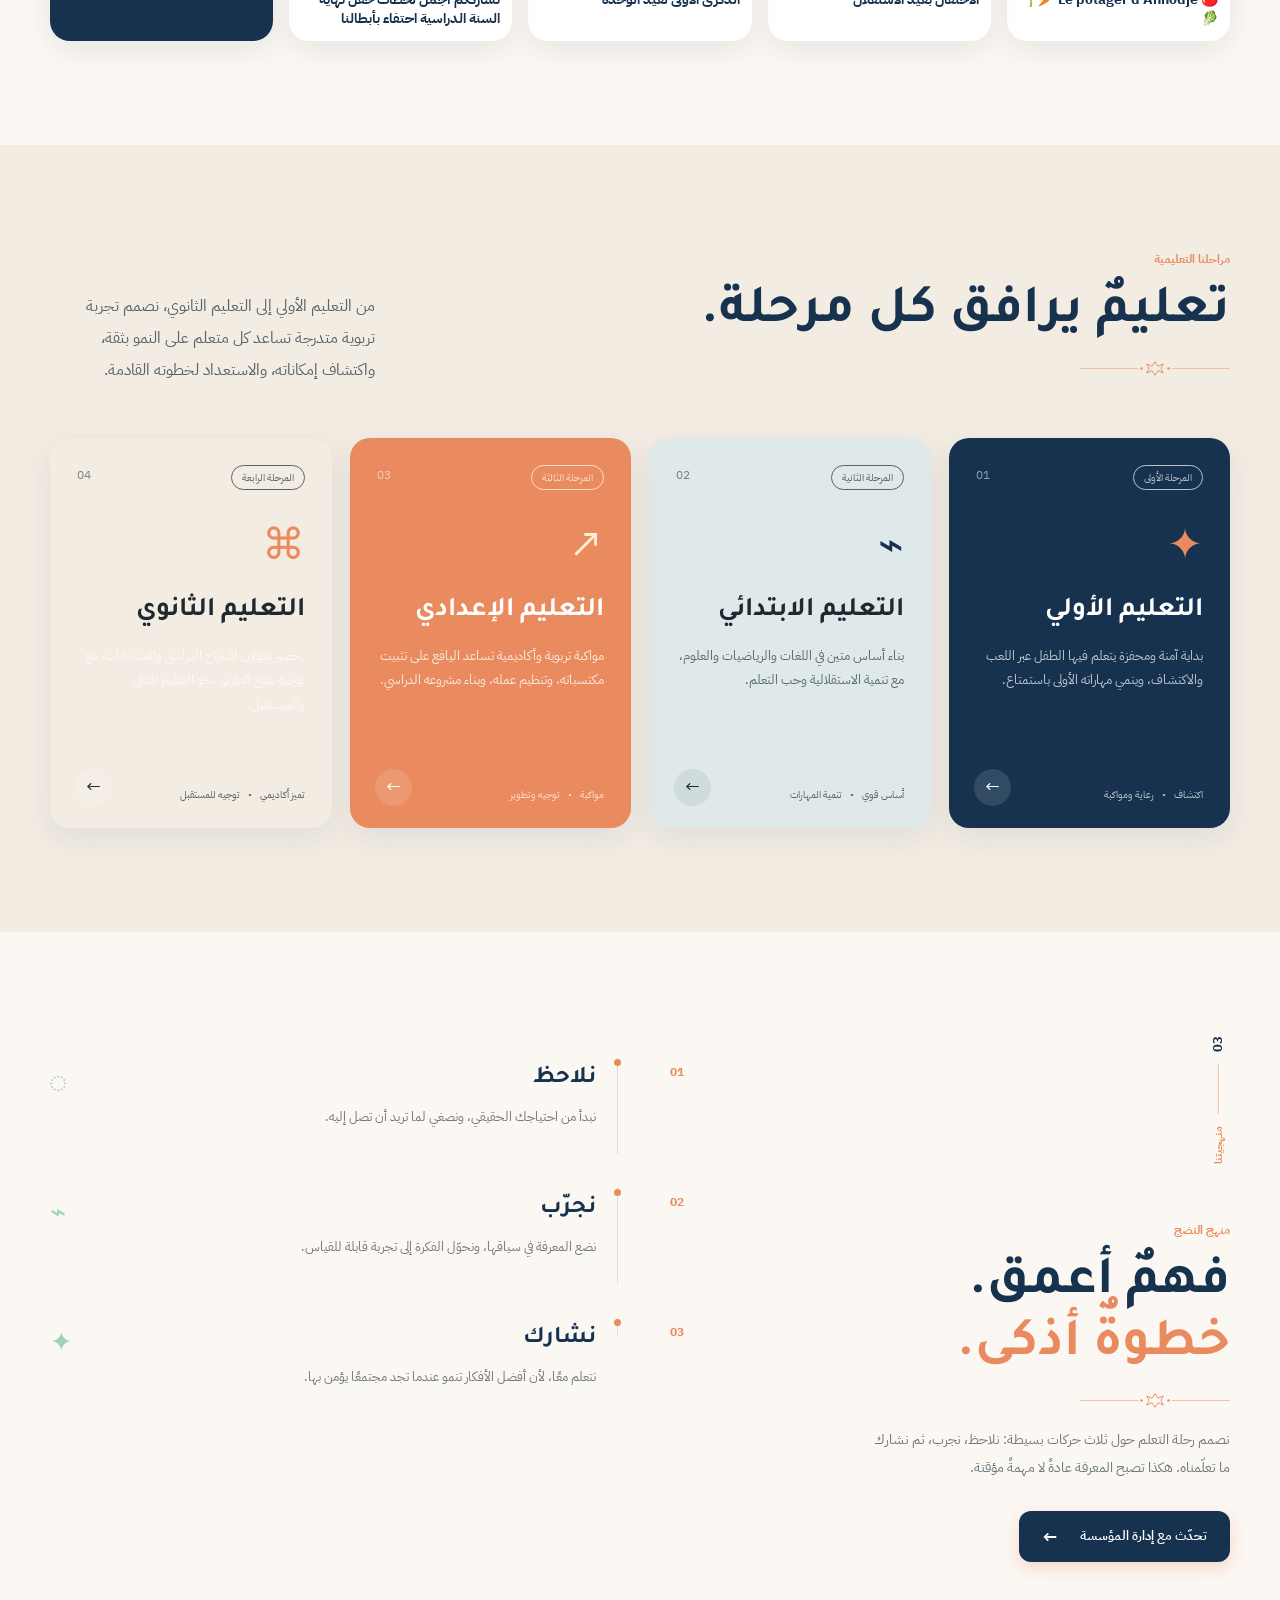
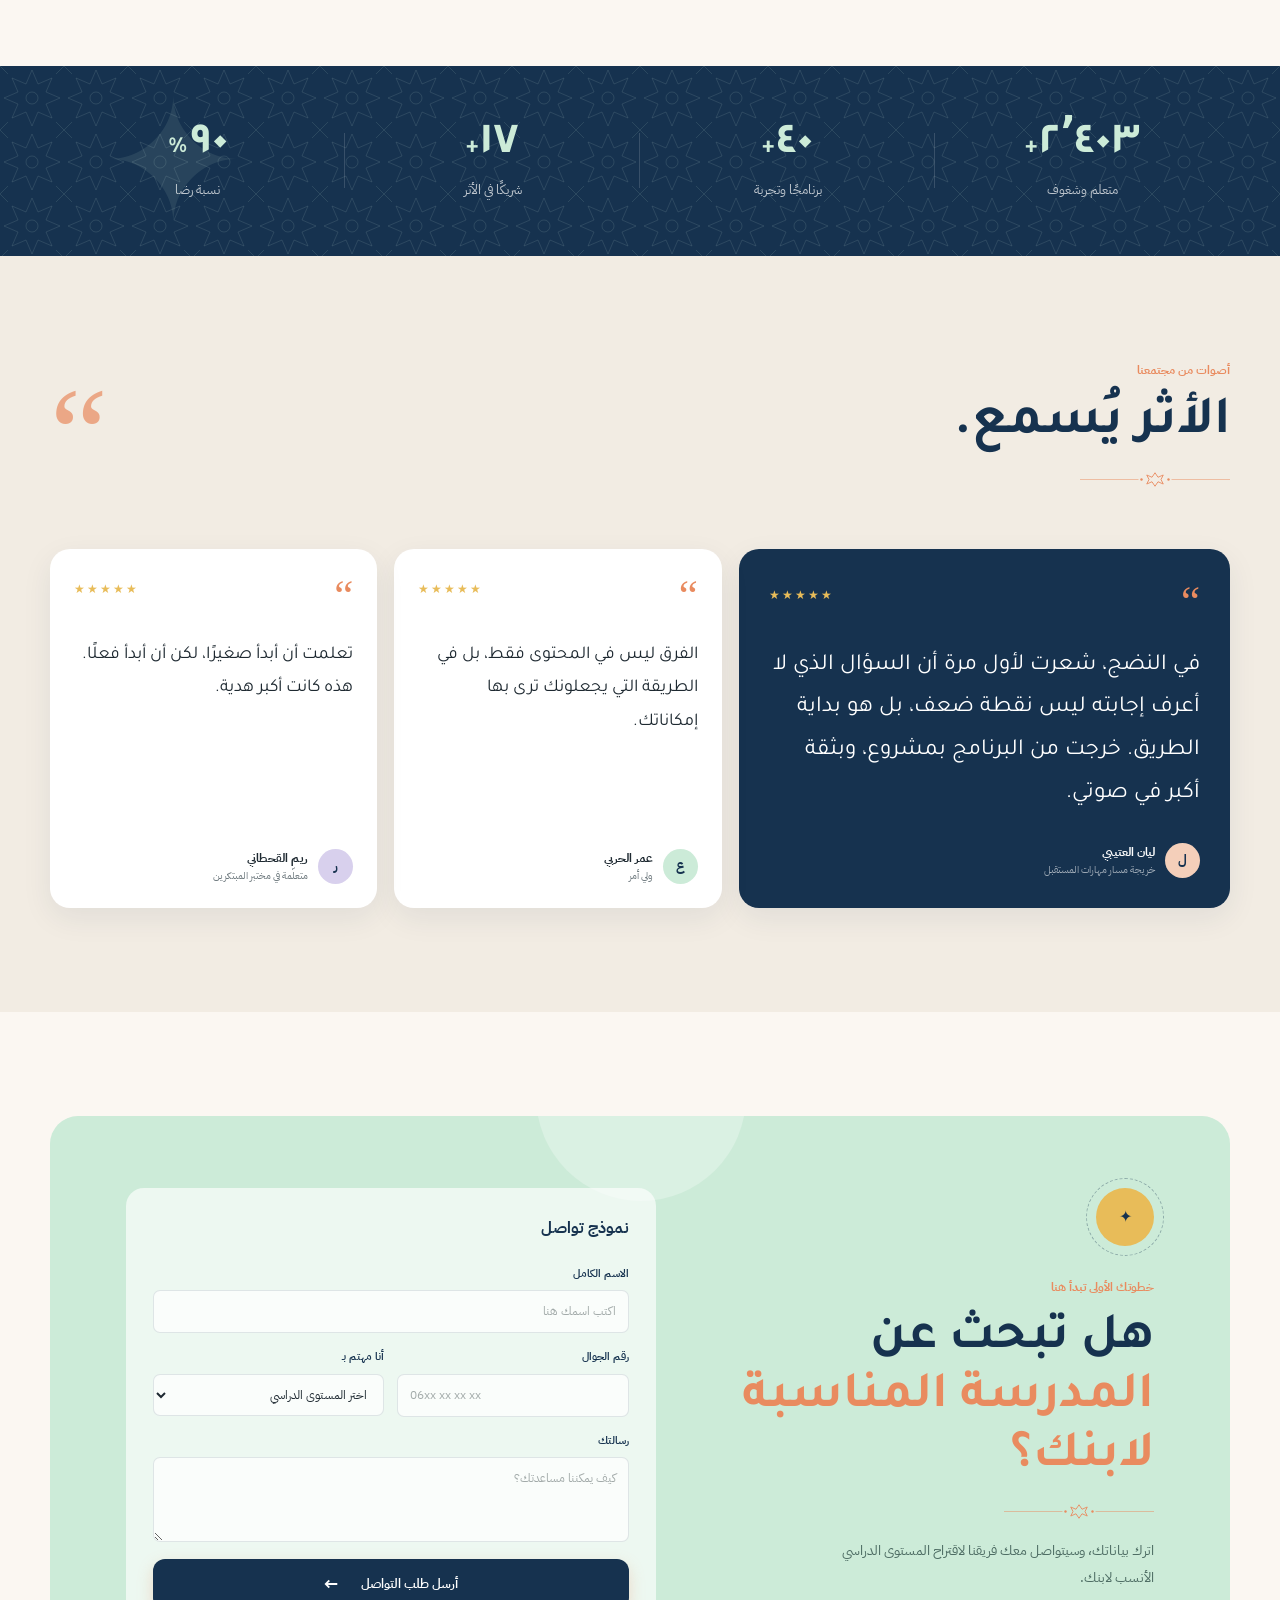
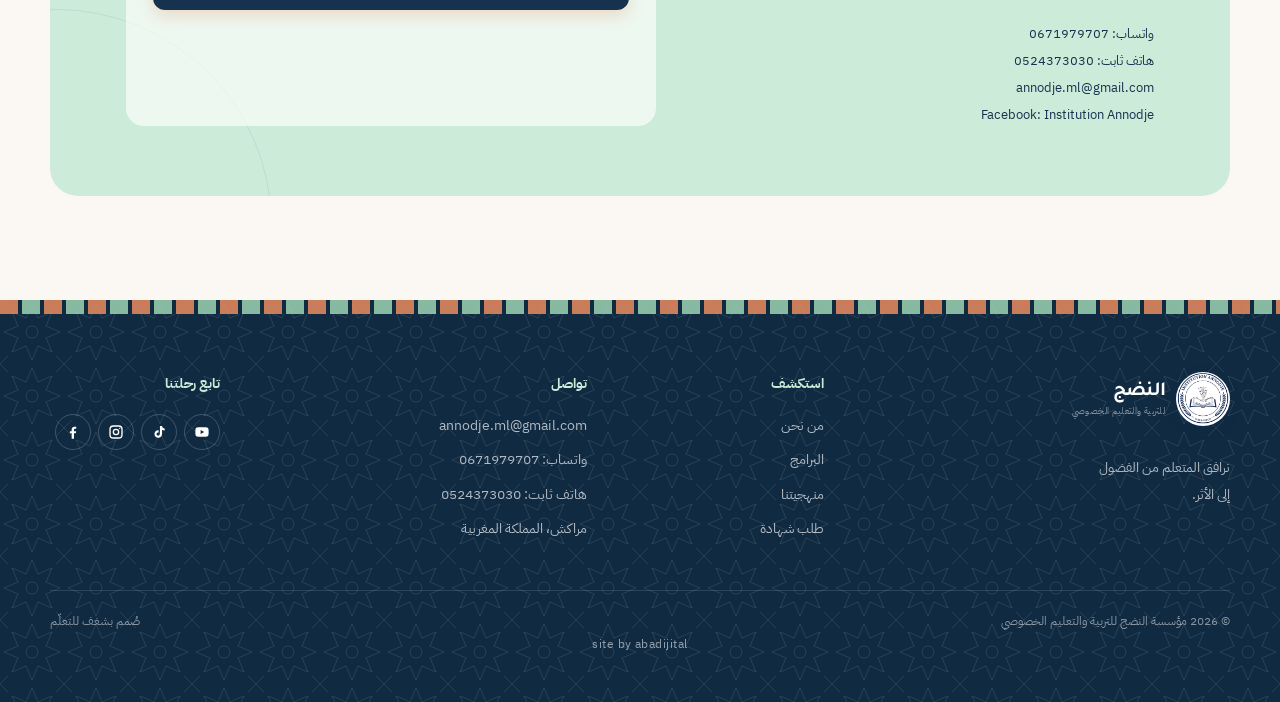
==== commit 8d97cdc1: "Update polish.css version from 13 to 14" ====
--- a/index.html
+++ b/index.html
@@ -10,7 +10,7 @@
     <link rel="preconnect" href="https://fonts.gstatic.com" crossorigin />
     <link href="https://fonts.googleapis.com/css2?family=IBM+Plex+Sans+Arabic:wght@400;500;600;700&family=Tajawal:wght@400;500;700;800&display=swap" rel="stylesheet" />
     <link rel="stylesheet" href="/styles.css?v=9" />
-    <link rel="stylesheet" href="/polish.css?v=13" />
+    <link rel="stylesheet" href="/polish.css?v=14" />
       <link rel="stylesheet" href="/hero-video.css?v=1" />
   </head>
   <body>
--- a/polish.css
+++ b/polish.css
@@ -214,3 +214,11 @@
 @media (max-width: 700px) { .value-card { padding-top: 62px !important; } .value-card--dark { padding-top: 22px !important; } }
 /* campus block: text only after the photo was removed */
 .campus__layout { display: block !important; max-width: 760px; margin-inline: auto; }
+
+/* core values grid as a swipe row (fix) */
+@media (max-width: 700px) {
+  .core-values { display: block !important; }
+  .core-values__grid { display: flex !important; flex-wrap: nowrap; gap: 10px !important; overflow-x: auto; scroll-snap-type: x mandatory; -webkit-overflow-scrolling: touch; padding: 2px 2px 12px; overscroll-behavior-x: contain; scrollbar-width: none; margin-top: 14px; }
+  .core-values__grid::-webkit-scrollbar { display: none; }
+  .core-values__grid .core-value { flex: 0 0 56%; scroll-snap-align: center; min-height: 0 !important; }
+}
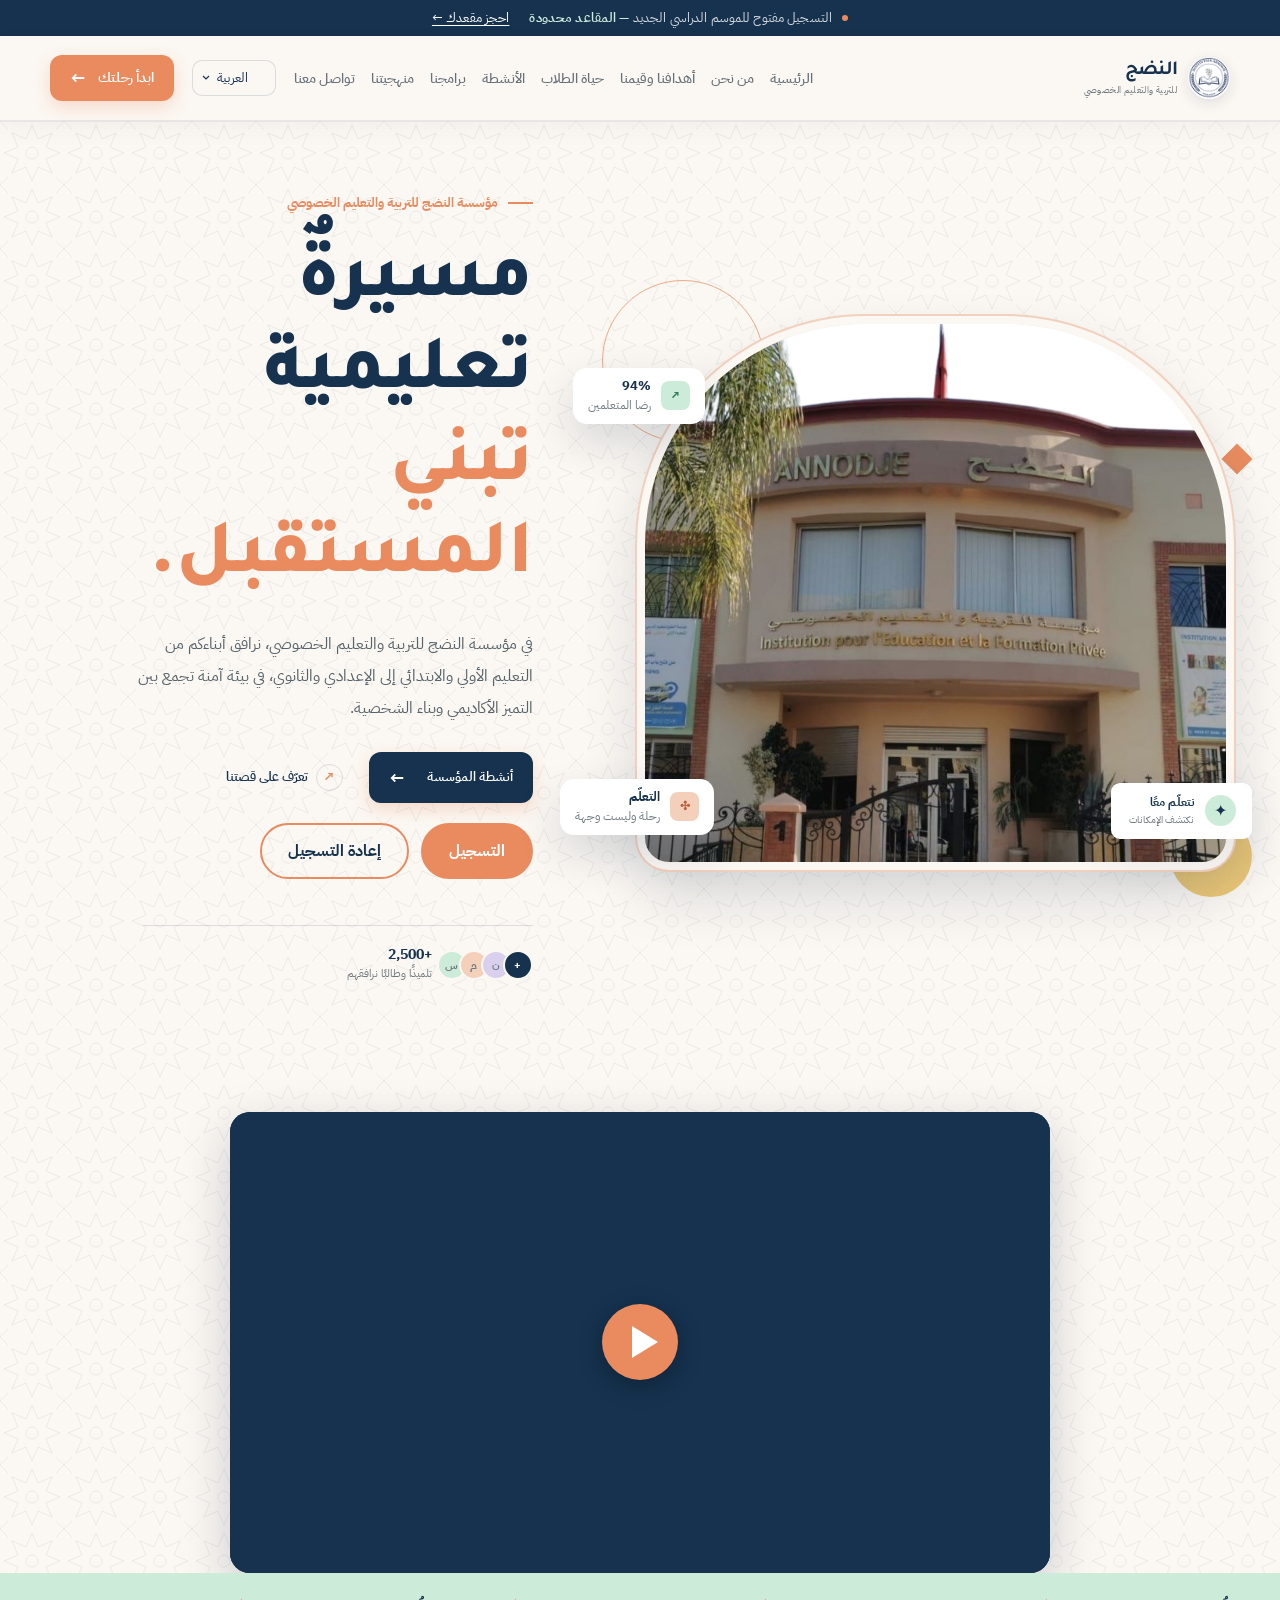
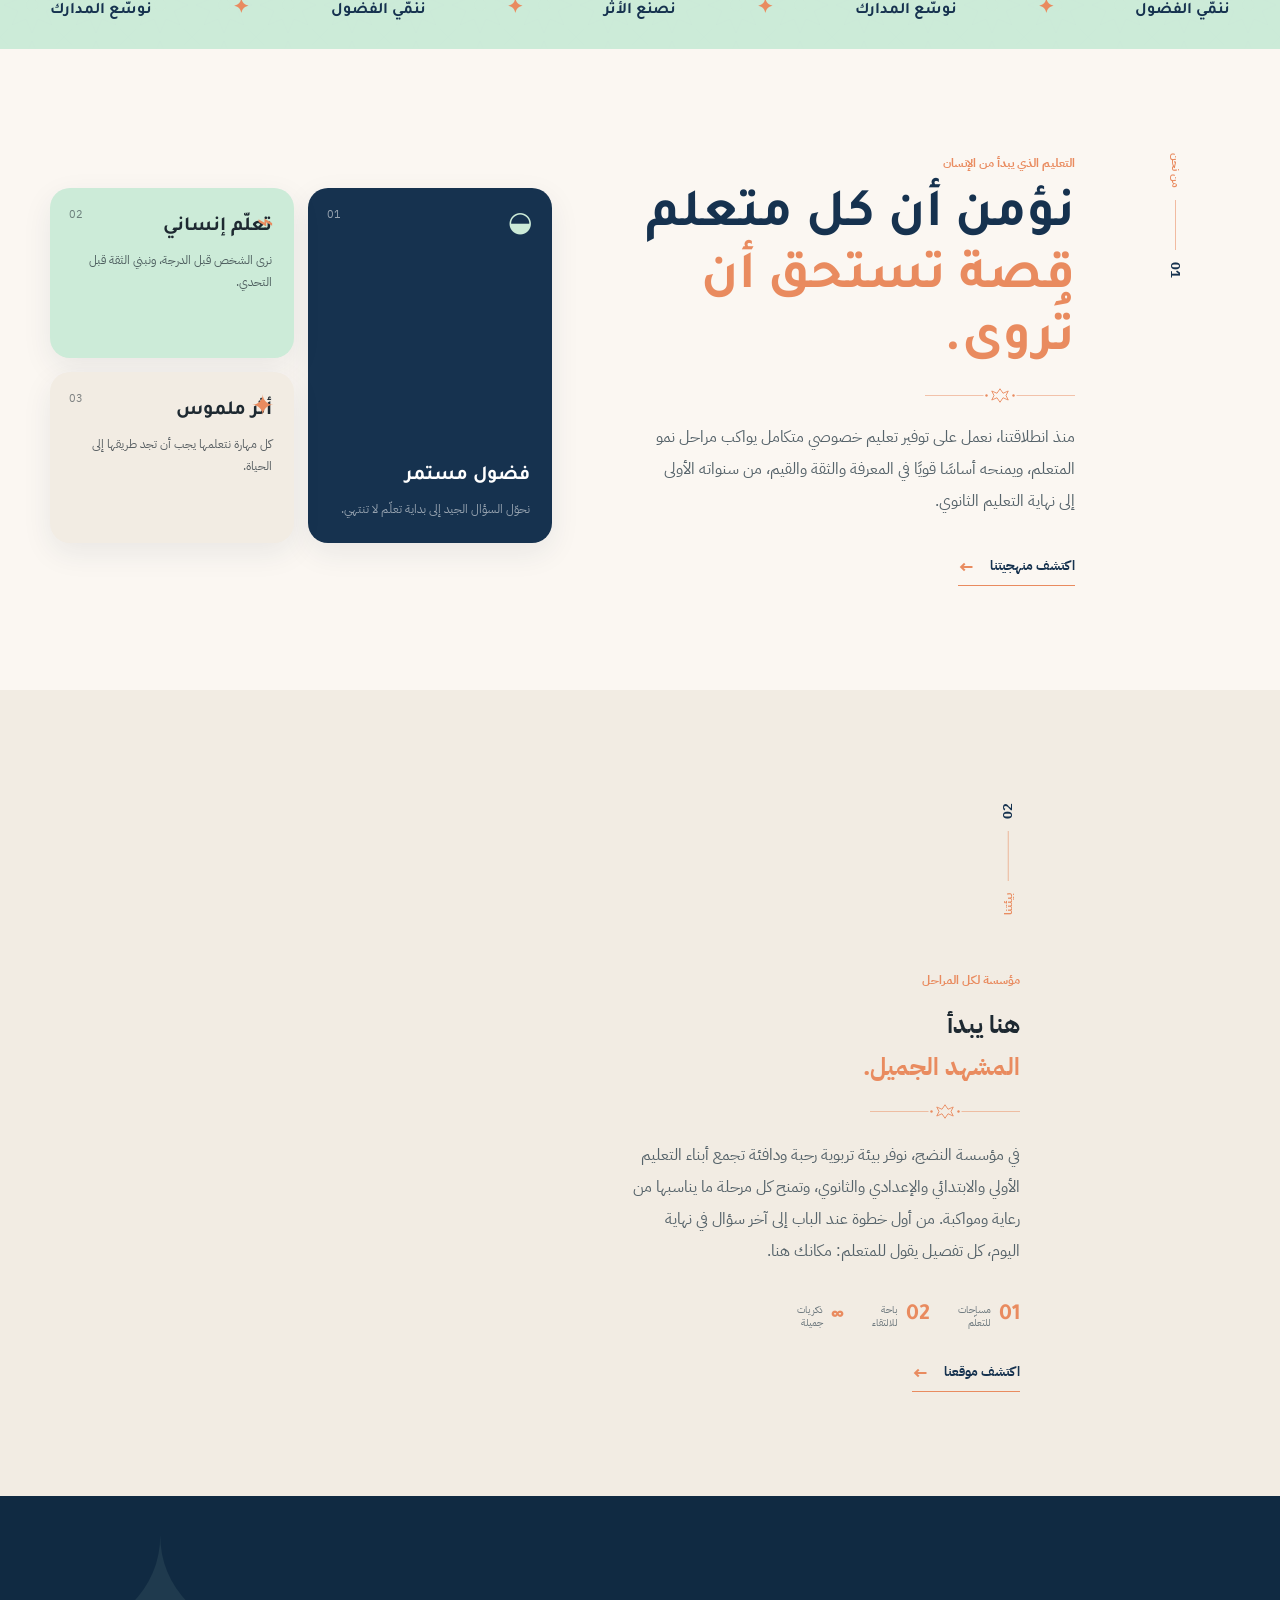
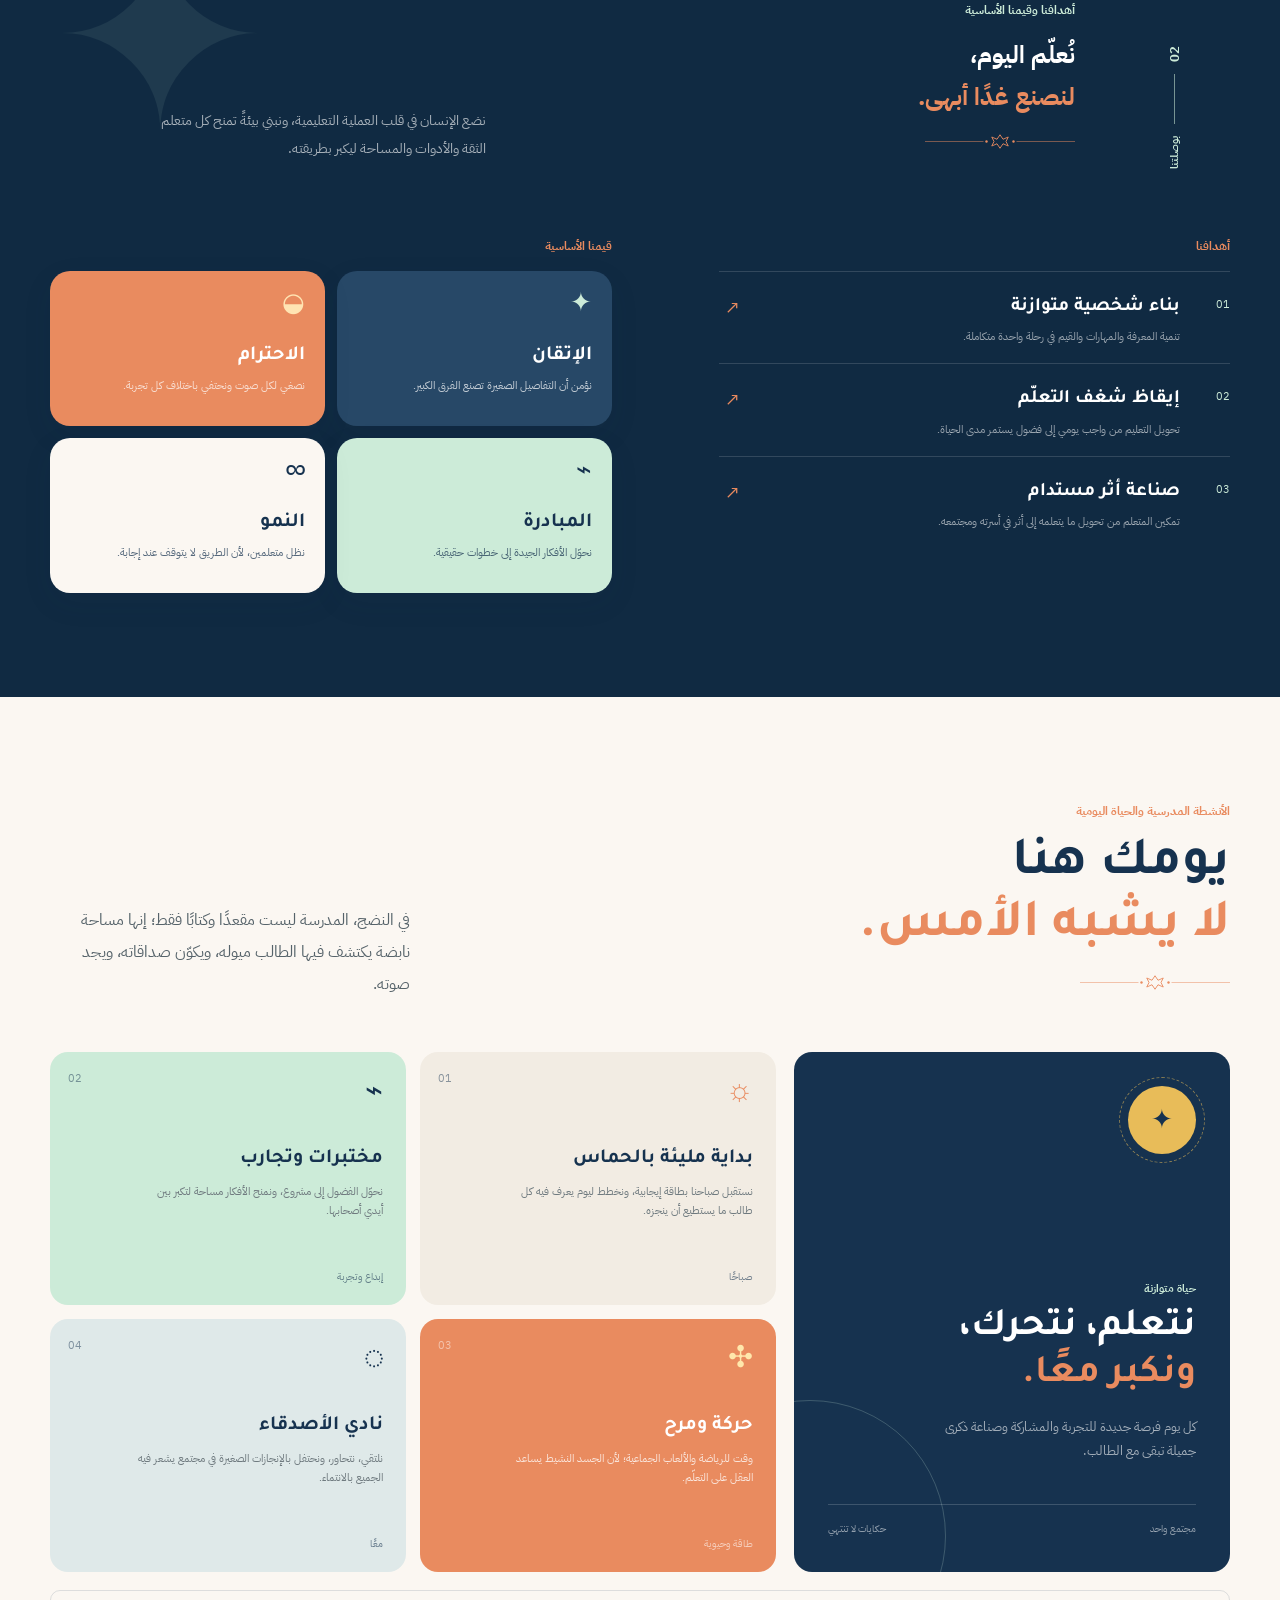
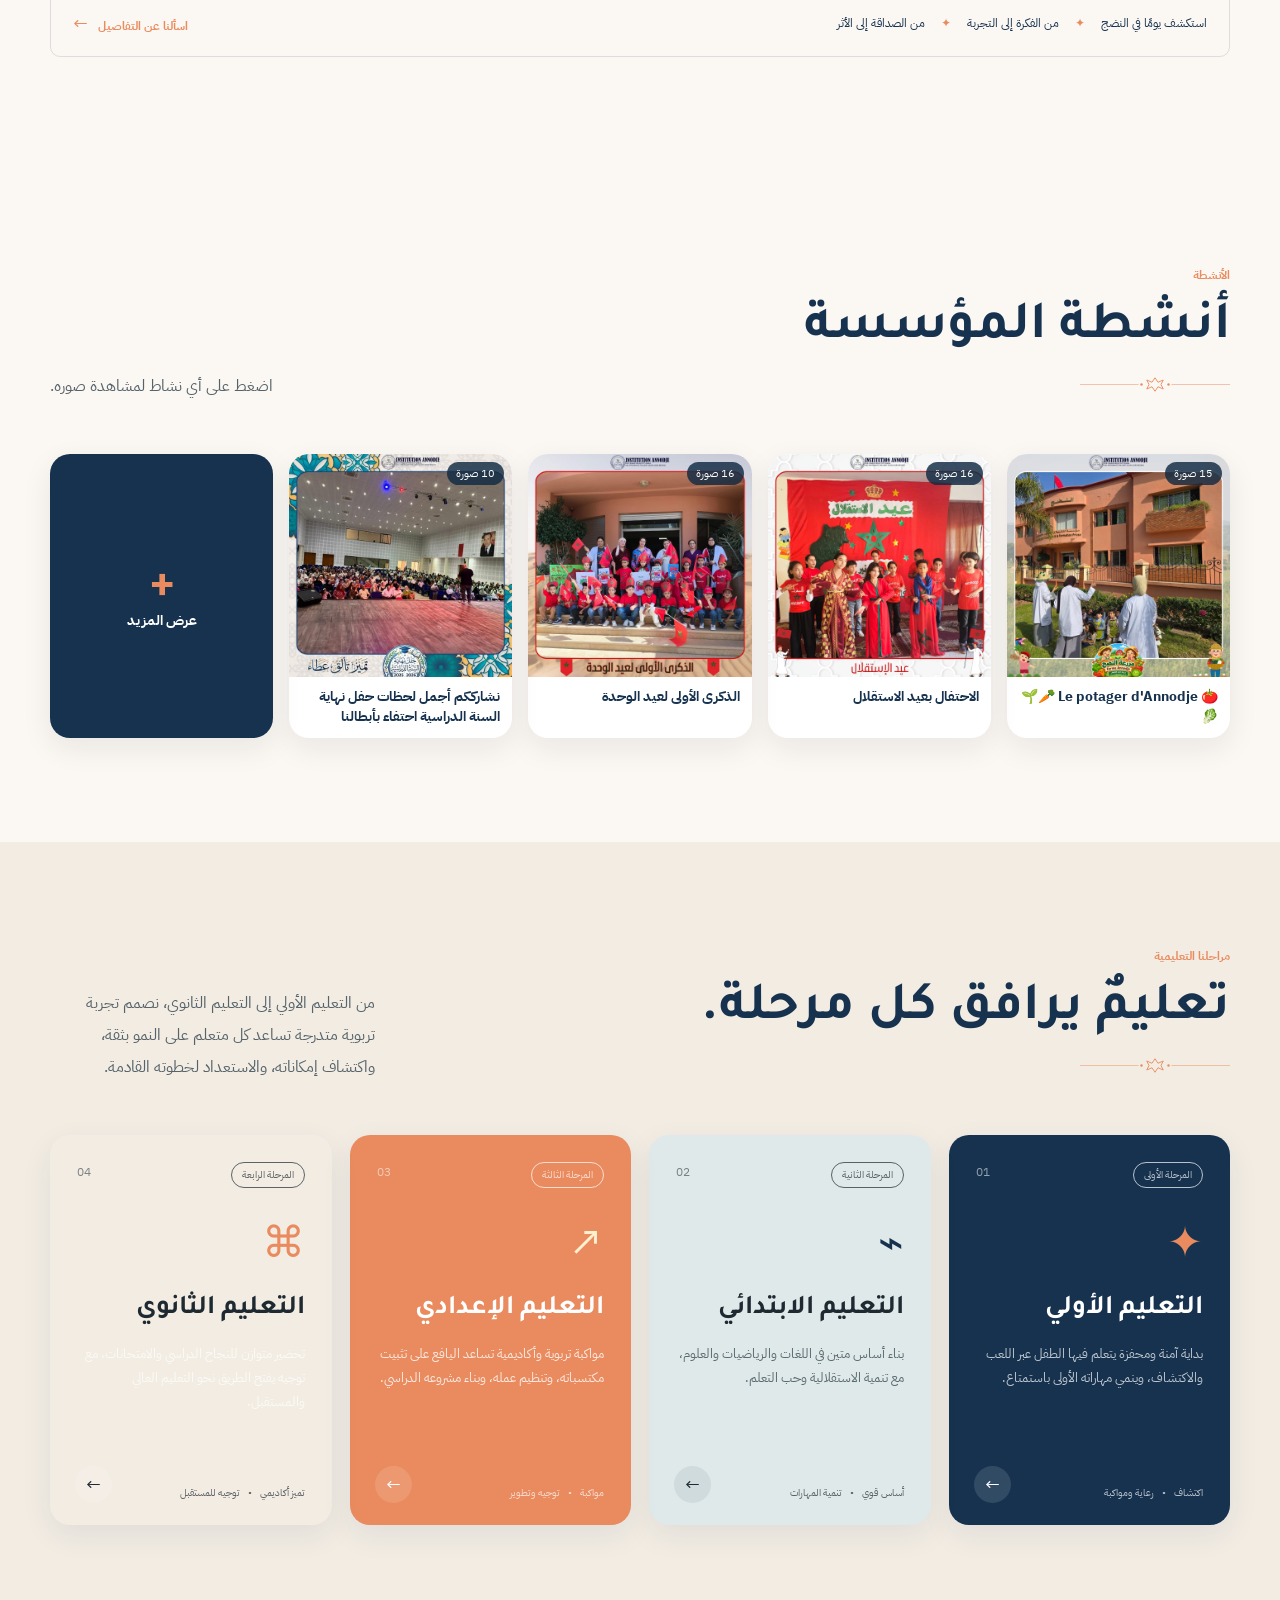
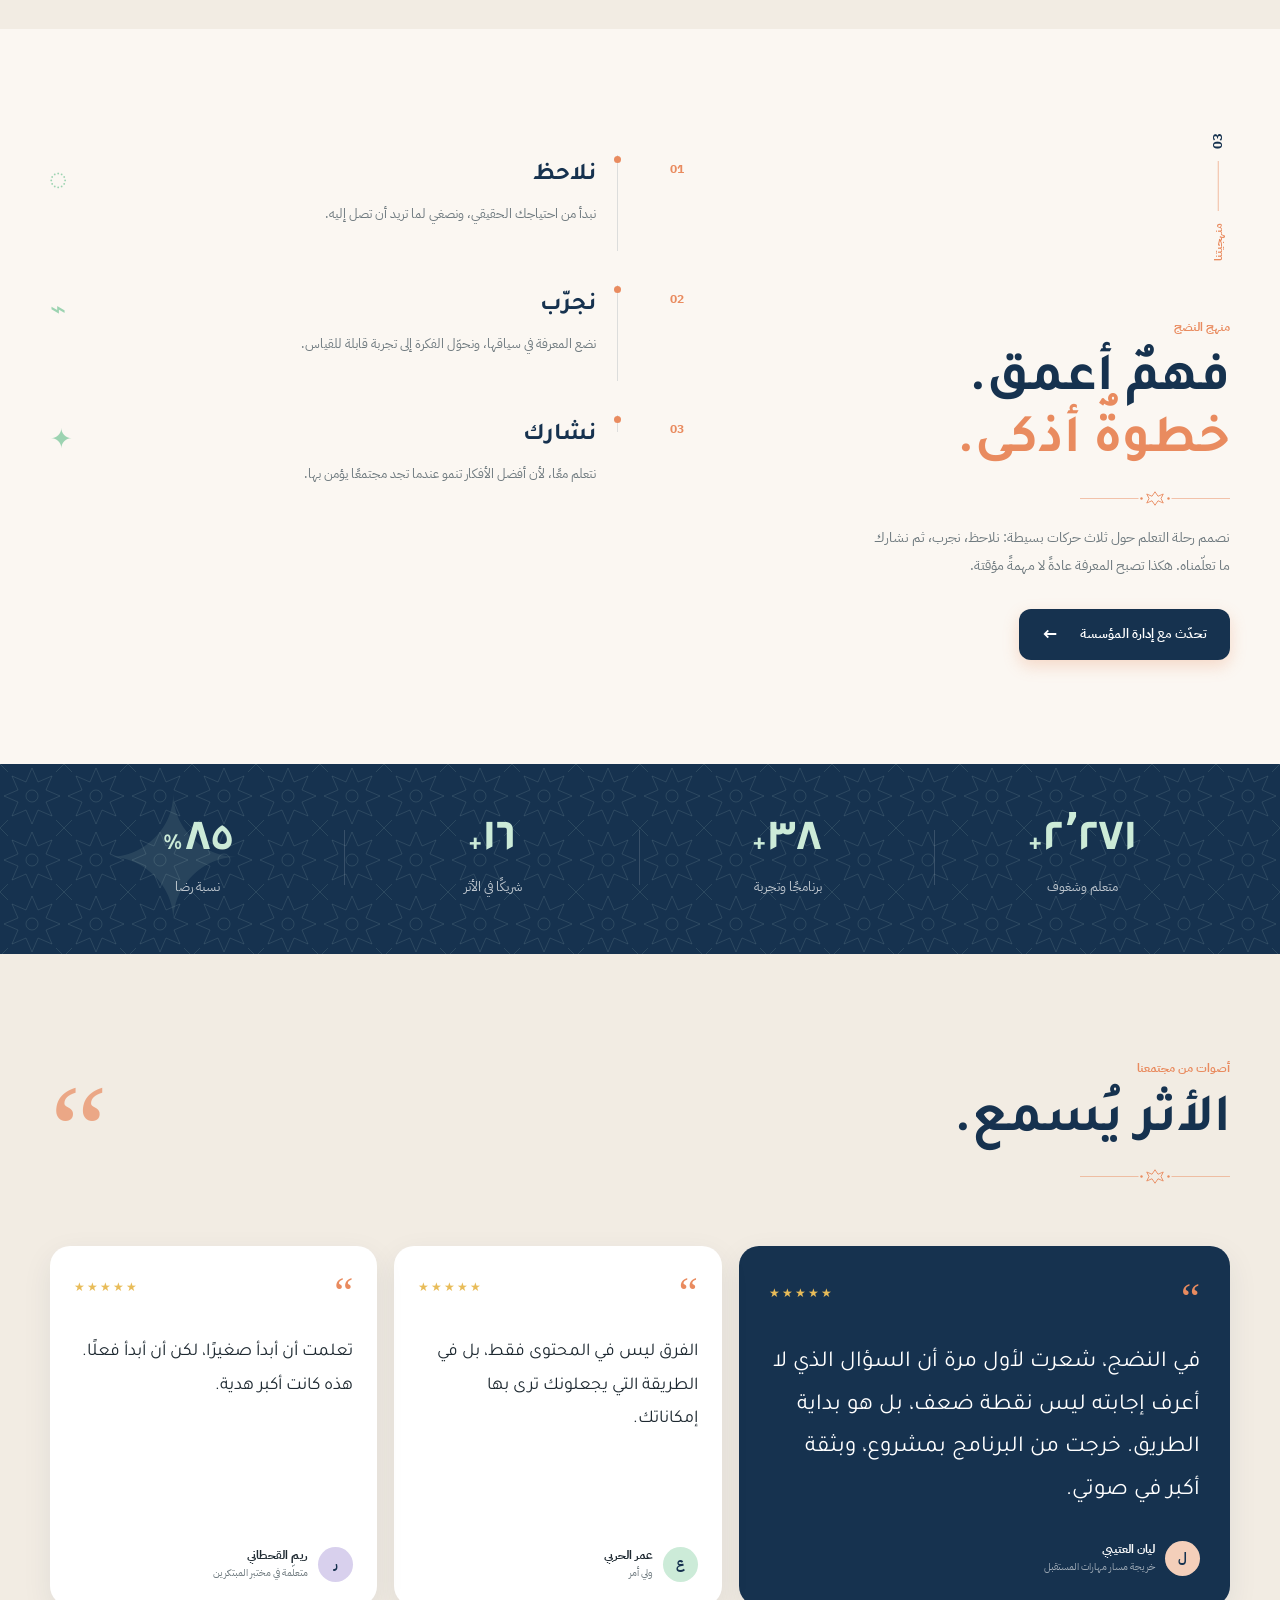
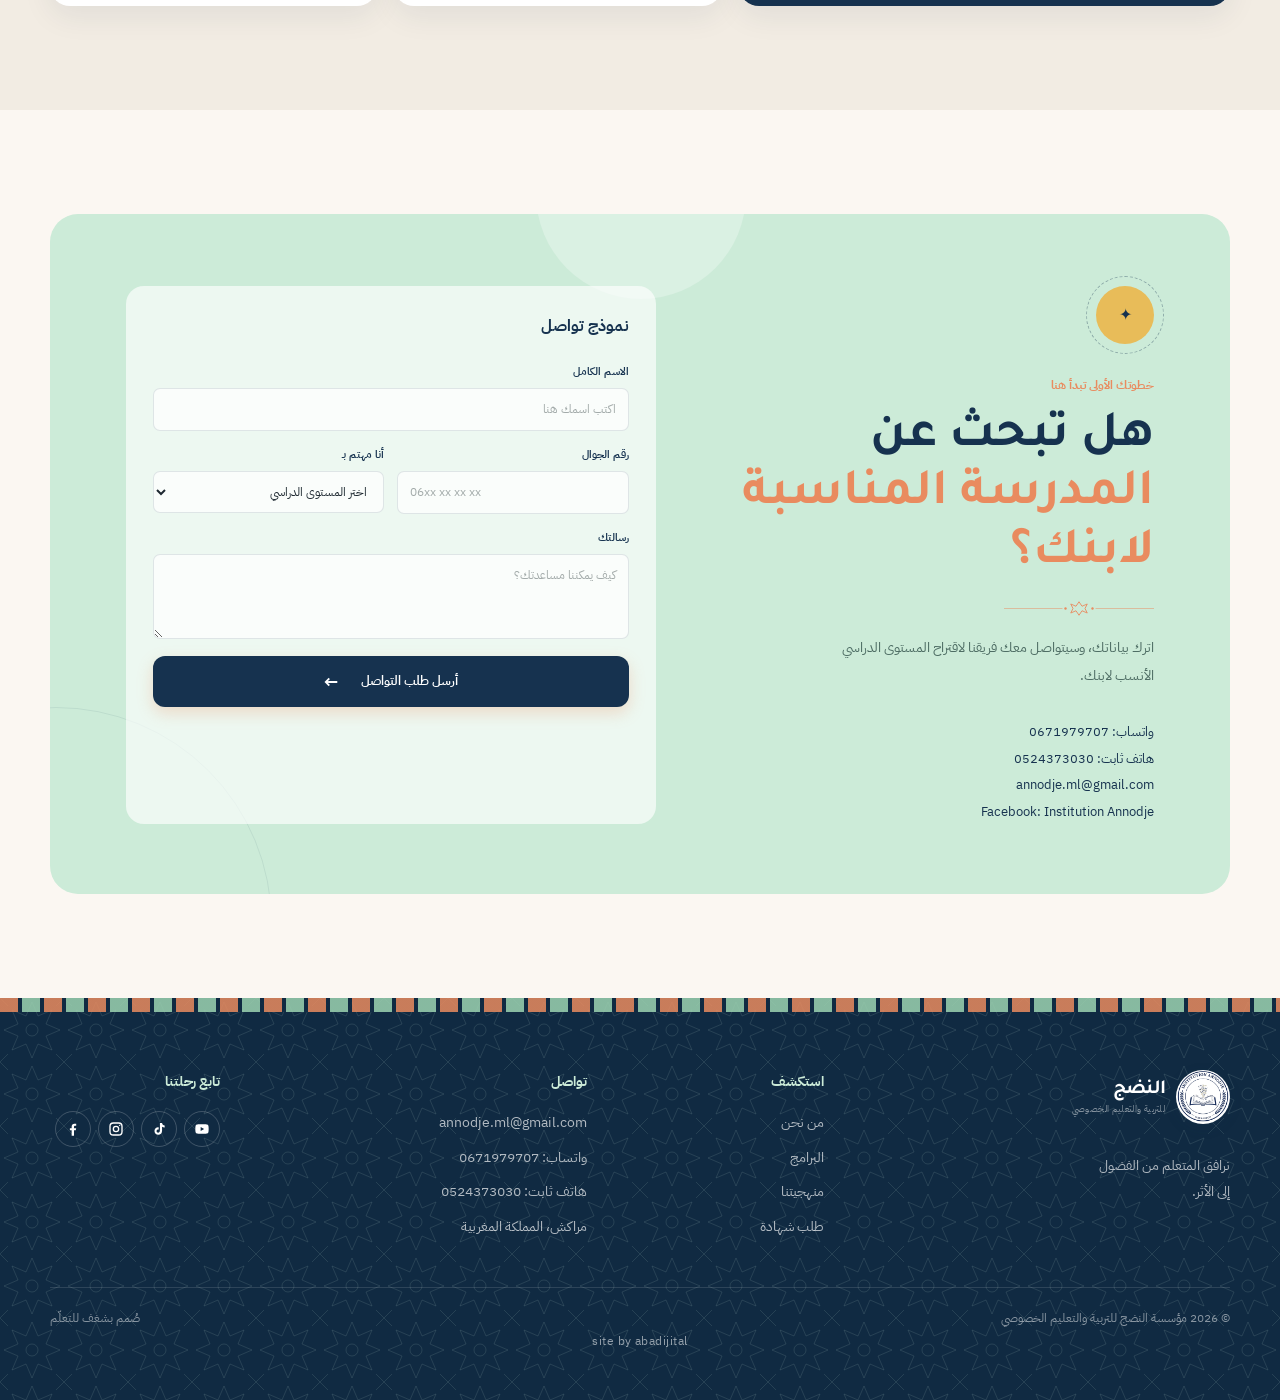
==== commit 834a4f2f: "Remove promo video section and scripts Removed promo video section and related scripts from index.ht" ====
--- a/index.html
+++ b/index.html
@@ -90,19 +90,6 @@
       <section class="signal-strip" aria-label="رسالة المؤسسة">
         <div class="container signal-strip__inner">
           <span>نُنمّي الفضول</span><i>✦</i><span>نوسّع المدارك</span><i>✦</i><span>نصنع الأثر</span><i>✦</i><span>نُنمّي الفضول</span><i>✦</i><span>نوسّع المدارك</span>
-        </div>
-      </section>
-
-      <section class="promo-video section-space" id="video" aria-labelledby="video-title">
-        <div class="container">
-          <div class="promo-video__head">
-            <p class="overline">اكتشفوا مؤسسة النضج</p>
-            <h2 id="video-title">فيديو تعريفي</h2>
-            <p>سبورات رقمية تفاعلية، وأساتذة ومربّيات متميّزون، وبيئة آمنة ومحفّزة.</p>
-          </div>
-          <div class="promo-video__frame">
-            <video id="promo-video" controls preload="none" playsinline poster="/4-poster-ar.jpg" src="/1-promo-ar.mp4" aria-label="فيديو تعريفي بمؤسسة النضج"></video>
-          </div>
         </div>
       </section>
       <section class="about section-space" id="about" aria-labelledby="about-title">
@@ -287,18 +274,6 @@
         document.querySelectorAll('.brand-logo').forEach(function (im) { im.addEventListener('error', function () { im.style.display = 'none'; }); if (im.complete && im.naturalWidth === 0) im.style.display = 'none'; });
       })();
     </script>
-      <script>
-      (function () {
-        var V = { ar: ["/1-promo-ar.mp4", "/4-poster-ar.jpg"], fr: ["/2-promo-fr.mp4", "/5-poster-fr.jpg"], en: ["/3-promo-en.mp4", "/6-poster-en.jpg"] };
-        function set(l) {
-          var v = document.getElementById("promo-video"), d = V[l] || V.ar;
-          if (!v || v.getAttribute("src") === d[0]) return;
-          v.pause(); v.setAttribute("poster", d[1]); v.setAttribute("src", d[0]); v.load();
-        }
-        document.addEventListener("langchange", function (e) { set(e.detail); });
-        window.addEventListener("load", function () { if (window.I18N) set(window.I18N.lang()); });
-      })();
-    </script>
     <script src="/hero-video.js?v=1"></script>
       <script src="/reg-cta.js?v=1"></script>
   </body>
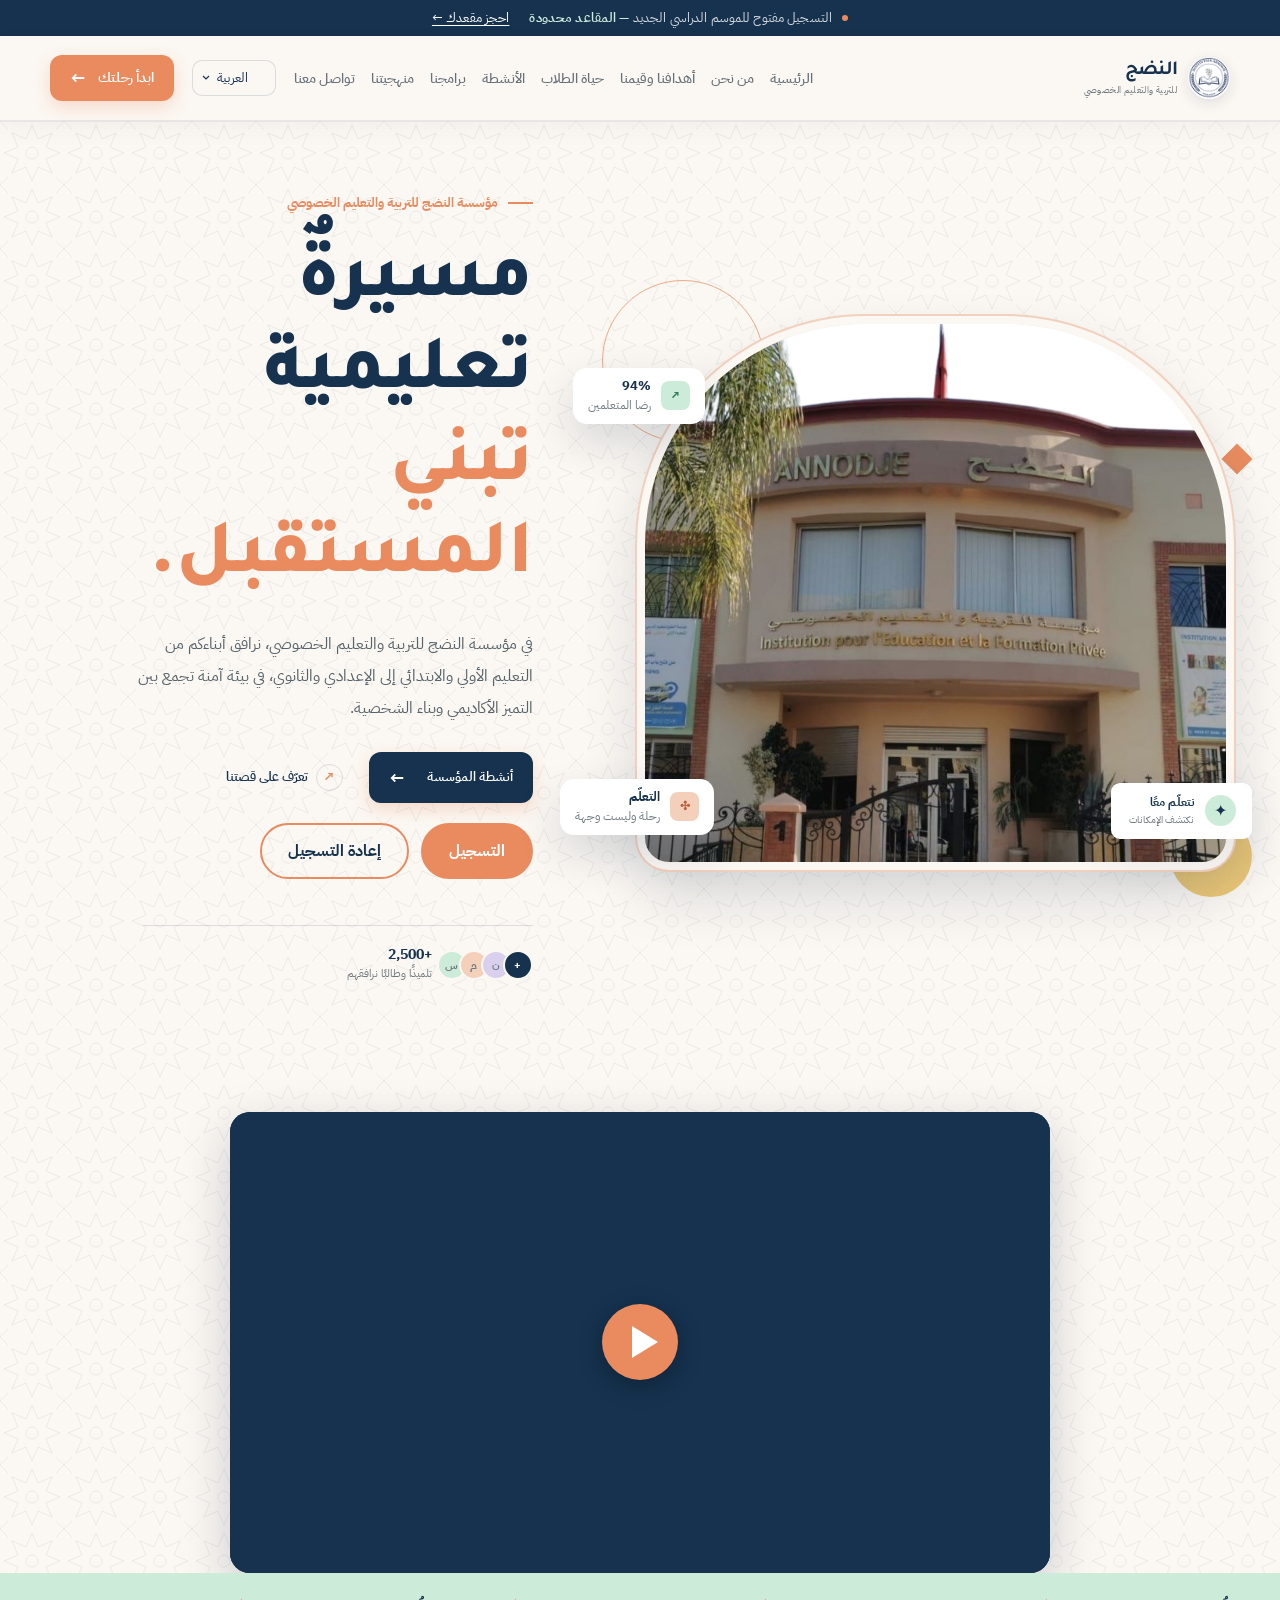
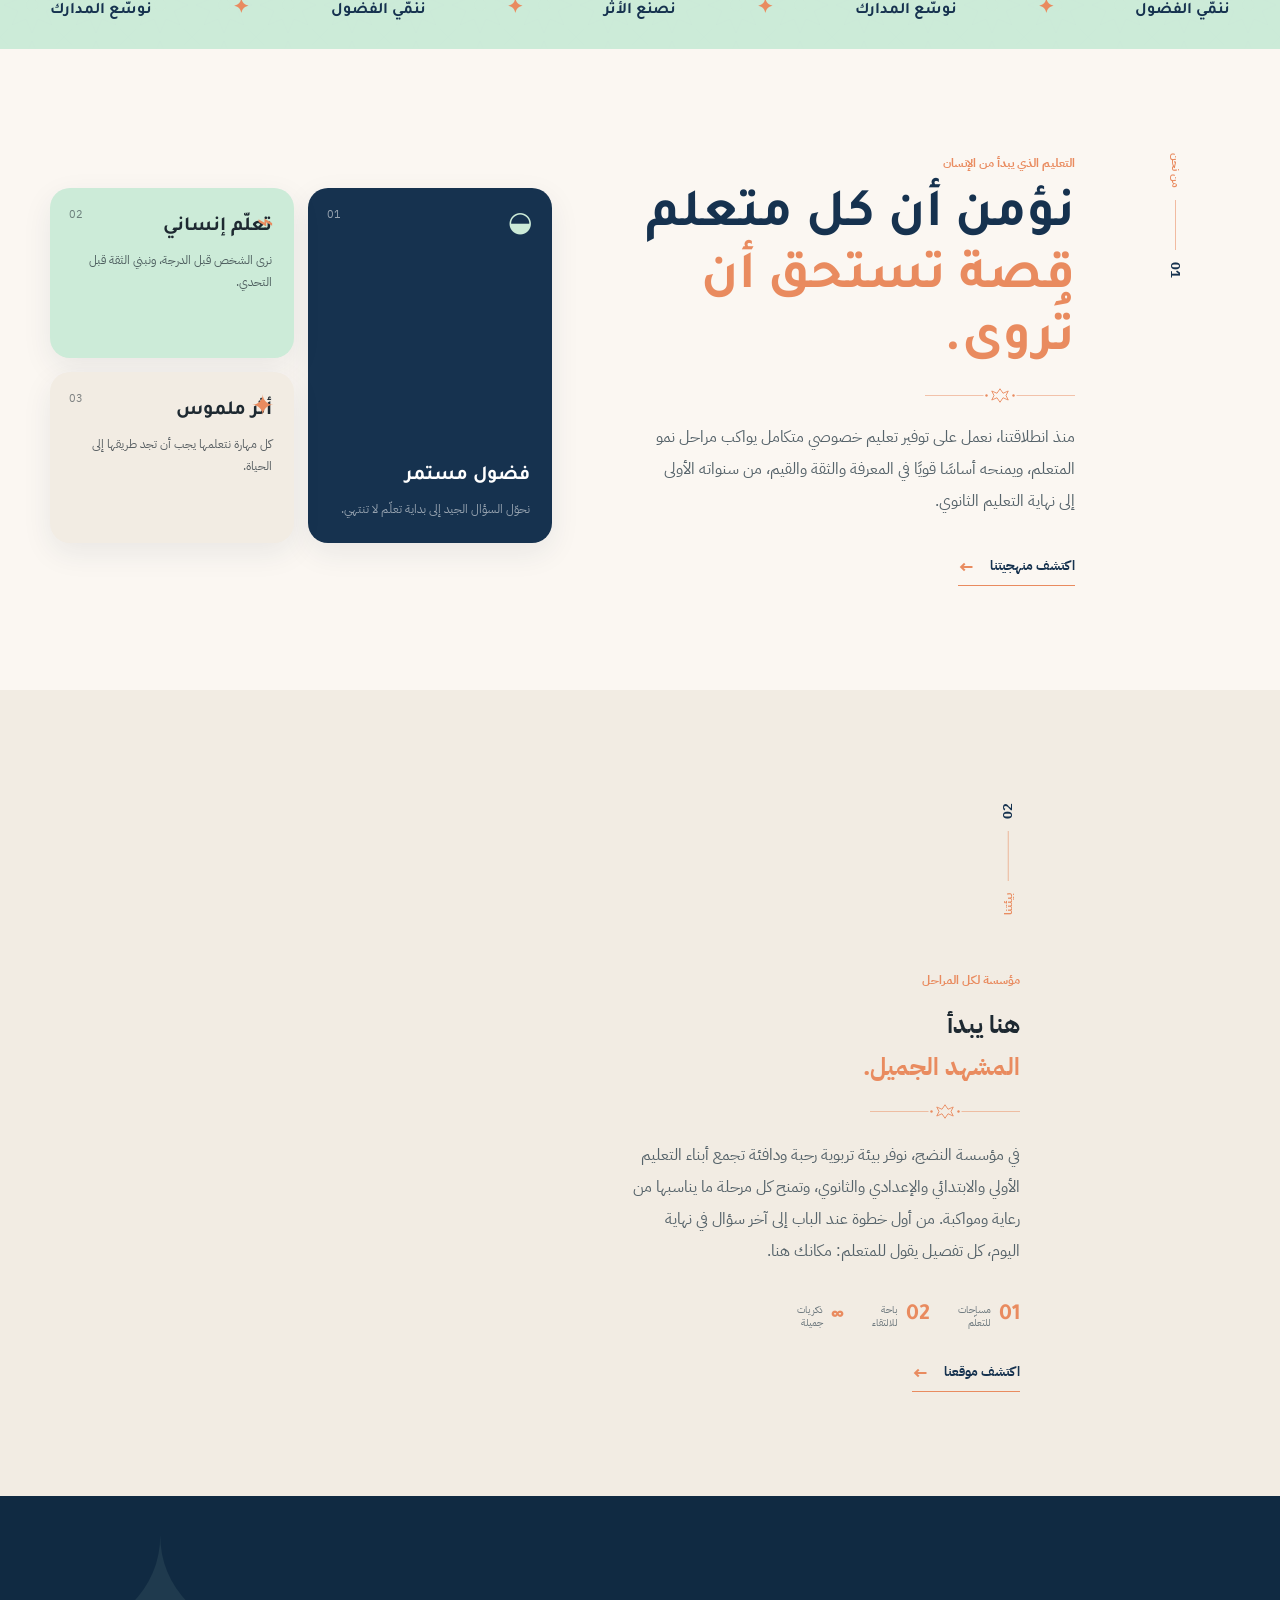
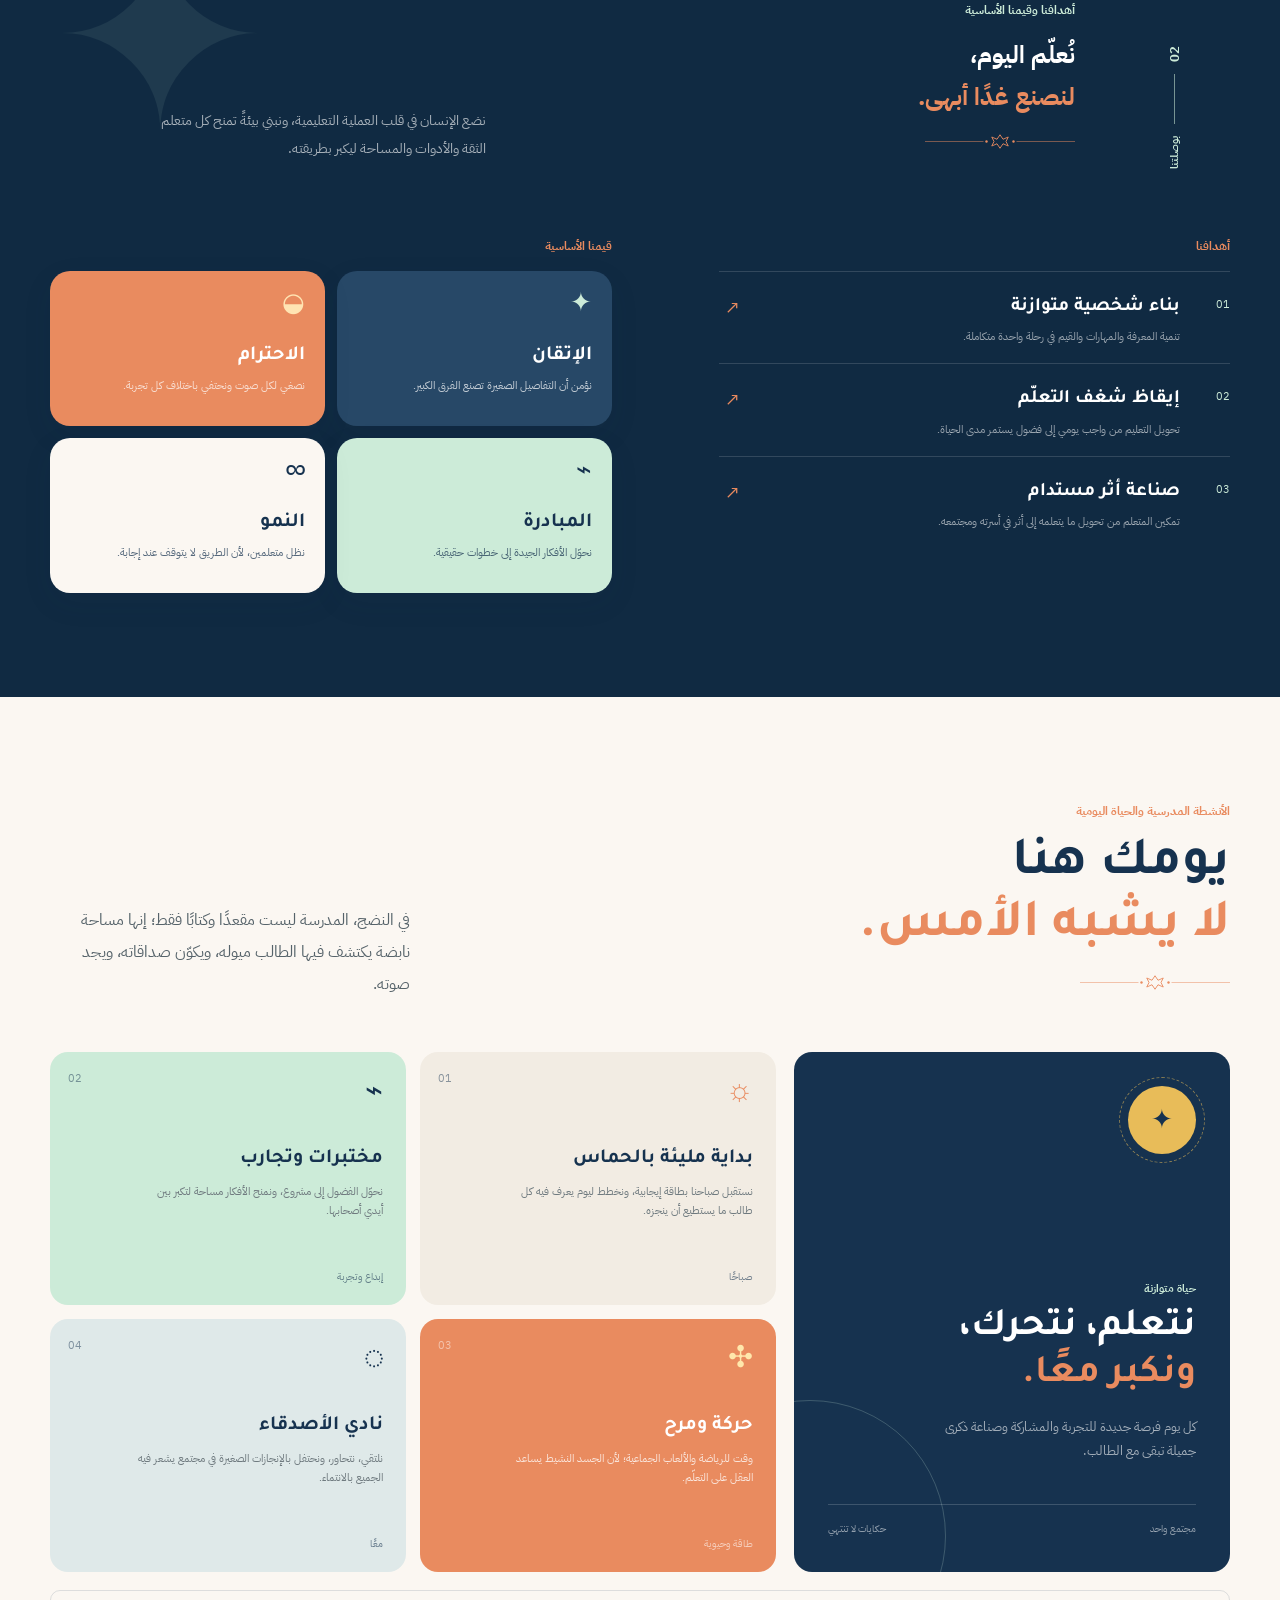
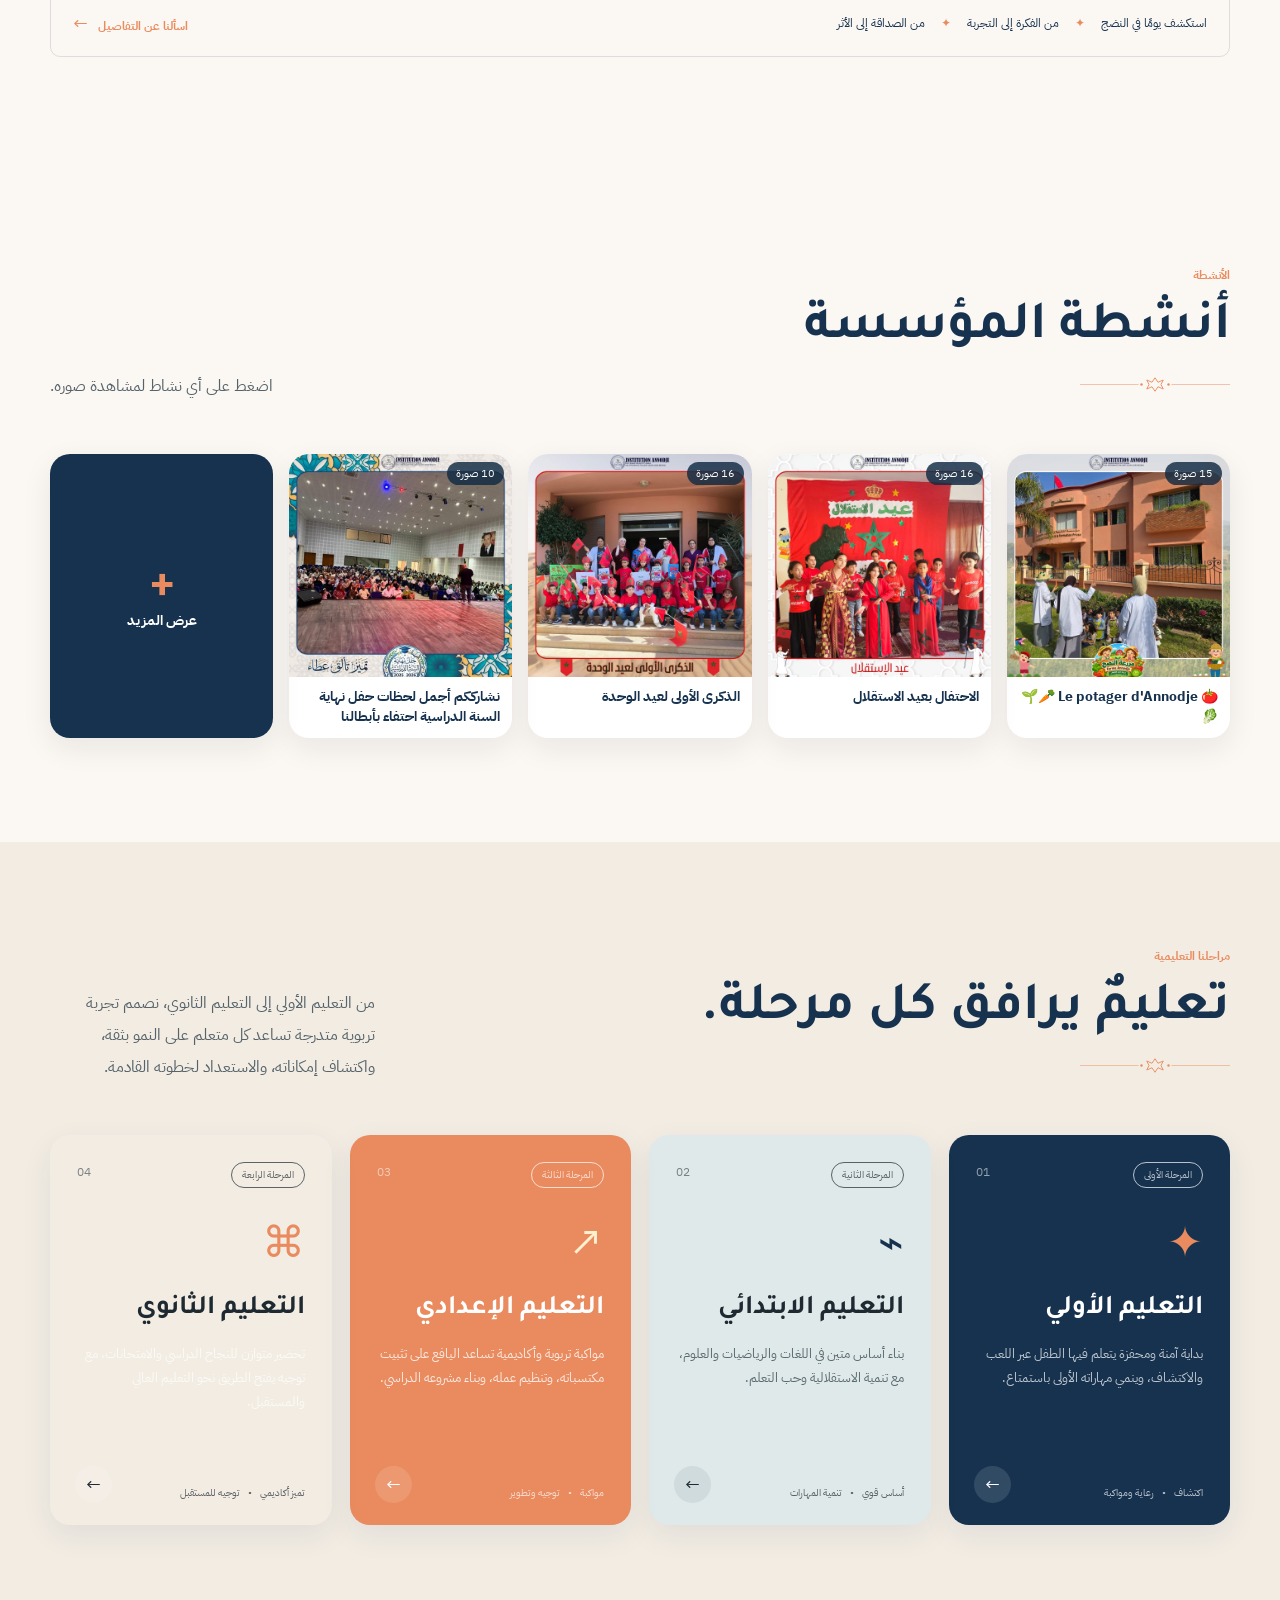
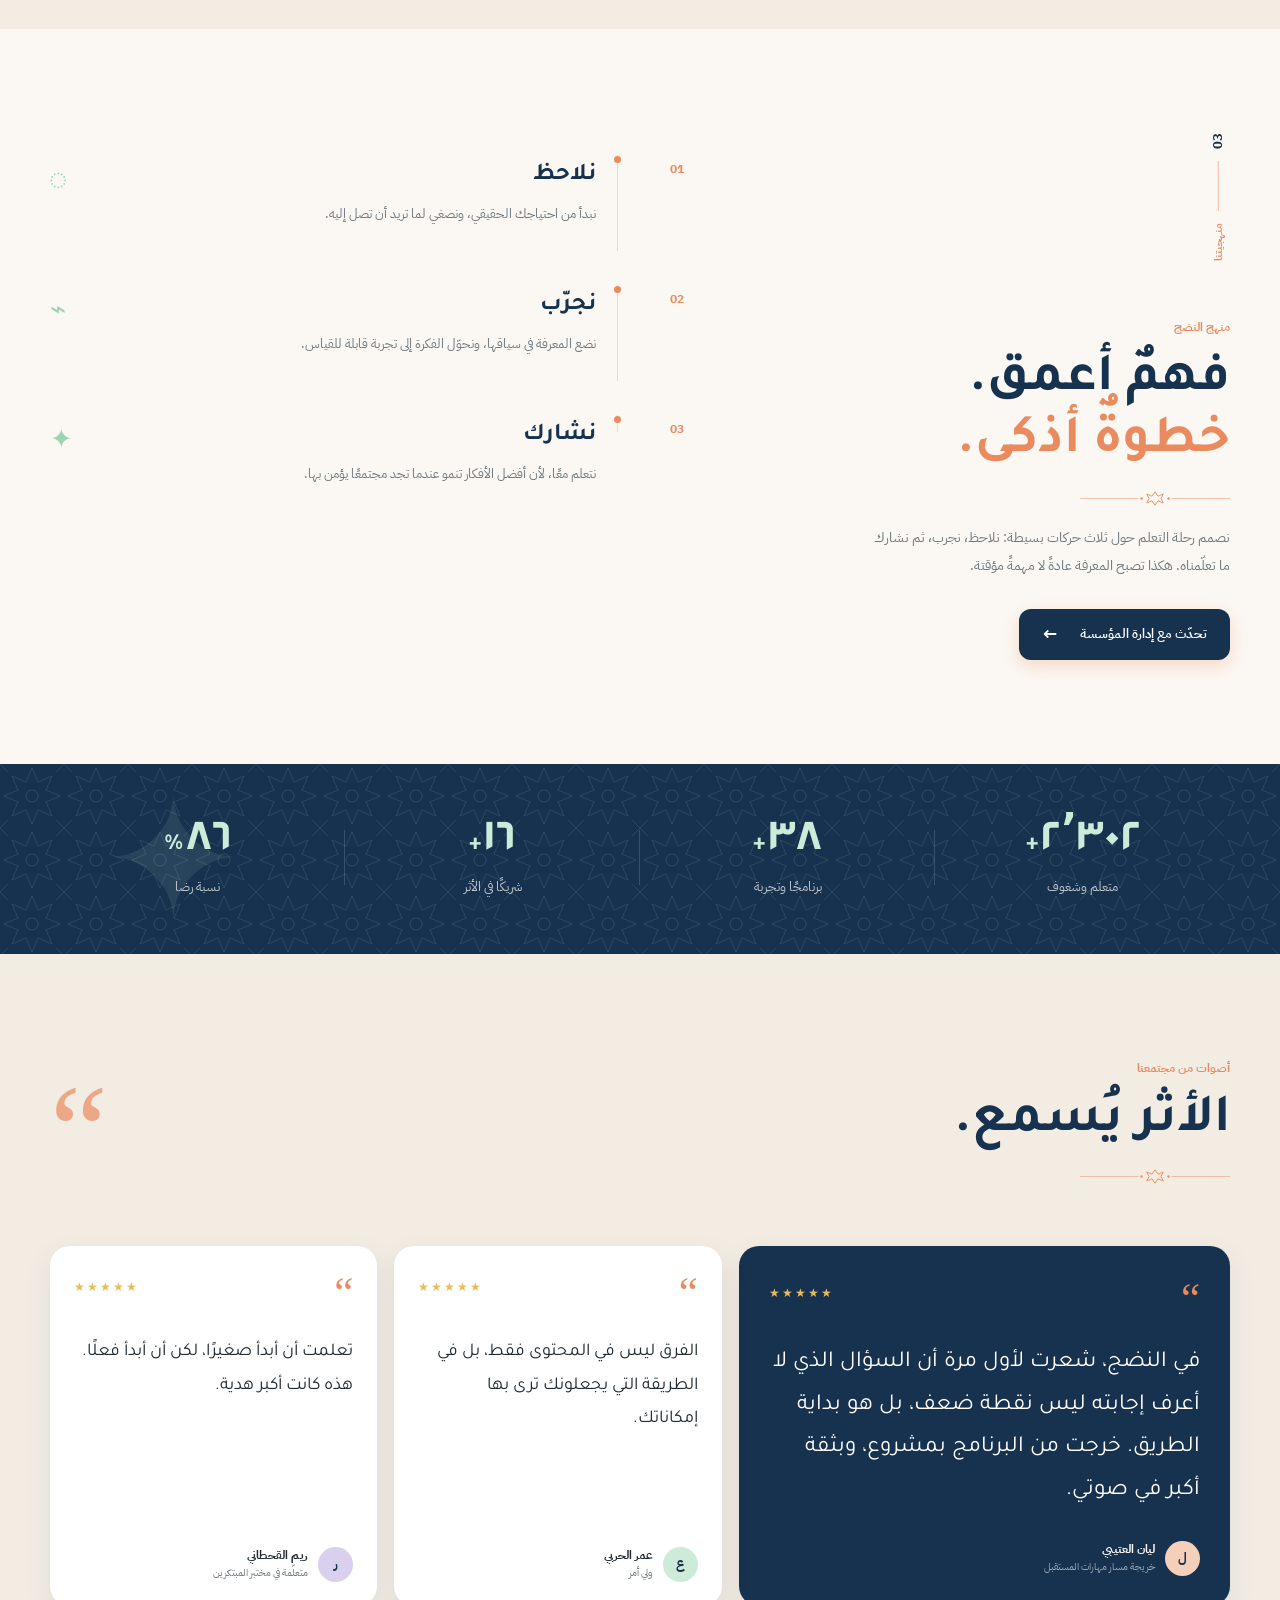
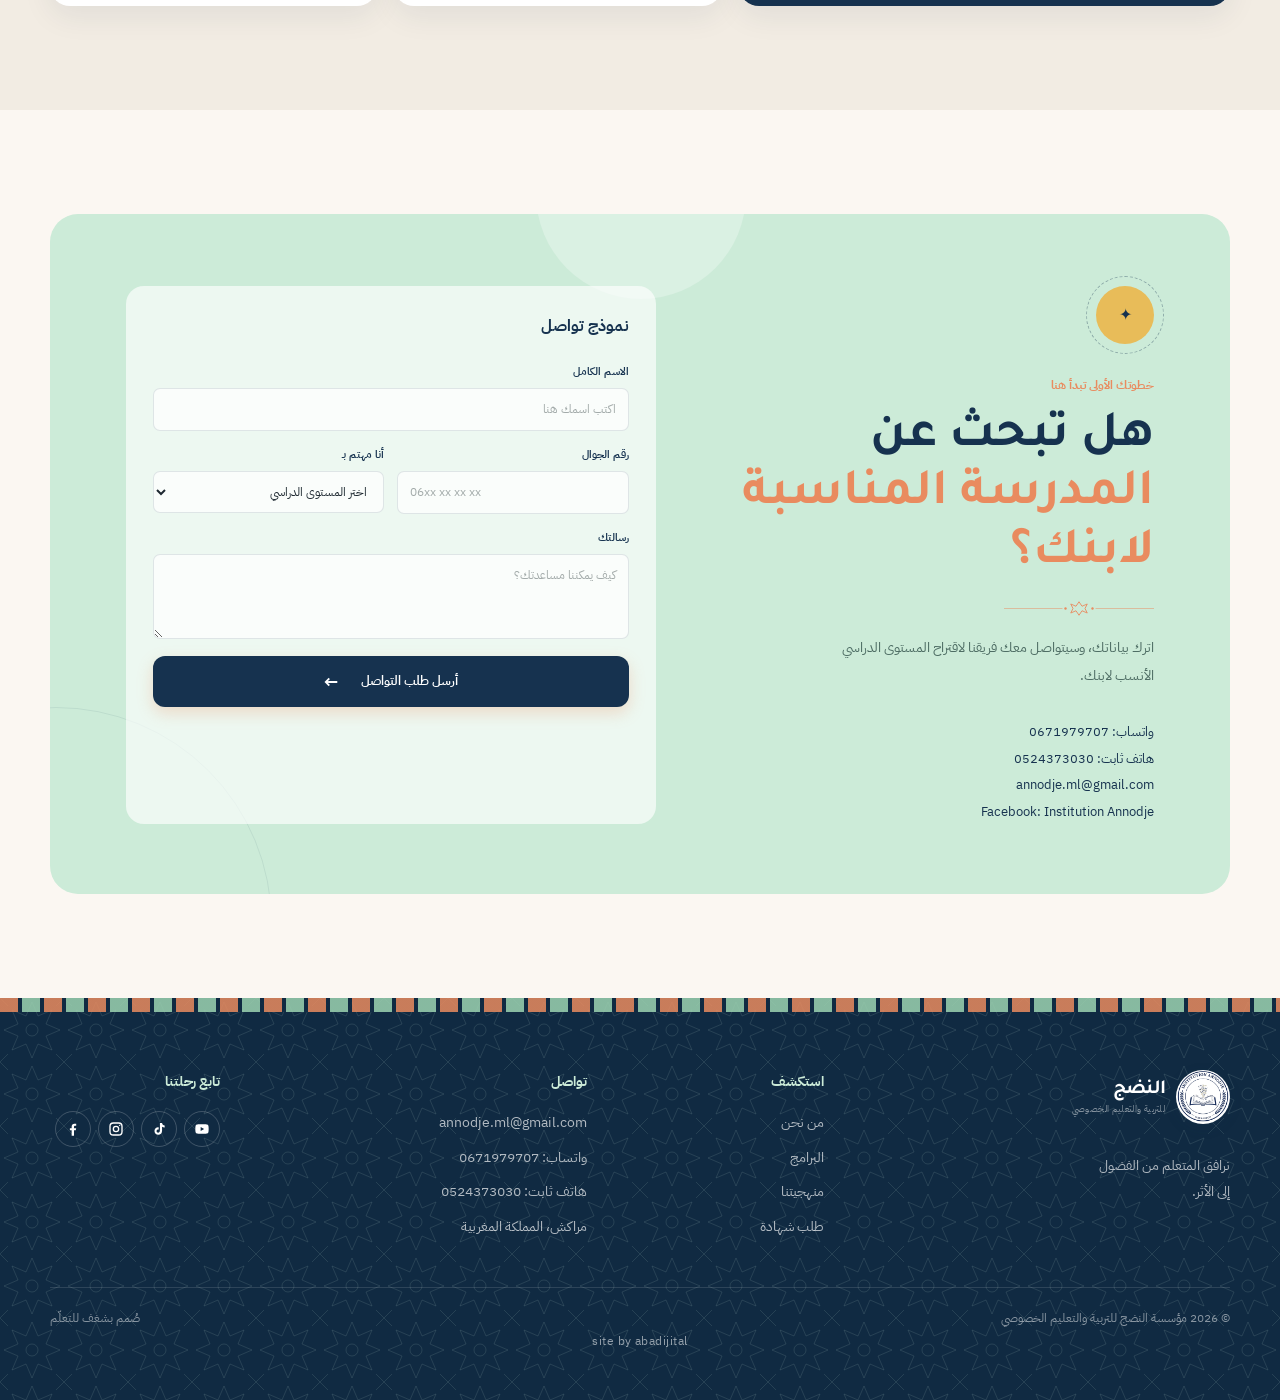
==== commit 64e97ce4: "Update polish.css version in index.html" ====
--- a/index.html
+++ b/index.html
@@ -10,7 +10,7 @@
     <link rel="preconnect" href="https://fonts.gstatic.com" crossorigin />
     <link href="https://fonts.googleapis.com/css2?family=IBM+Plex+Sans+Arabic:wght@400;500;600;700&family=Tajawal:wght@400;500;700;800&display=swap" rel="stylesheet" />
     <link rel="stylesheet" href="/styles.css?v=9" />
-    <link rel="stylesheet" href="/polish.css?v=14" />
+    <link rel="stylesheet" href="/polish.css?v=15" />
       <link rel="stylesheet" href="/hero-video.css?v=1" />
   </head>
   <body>
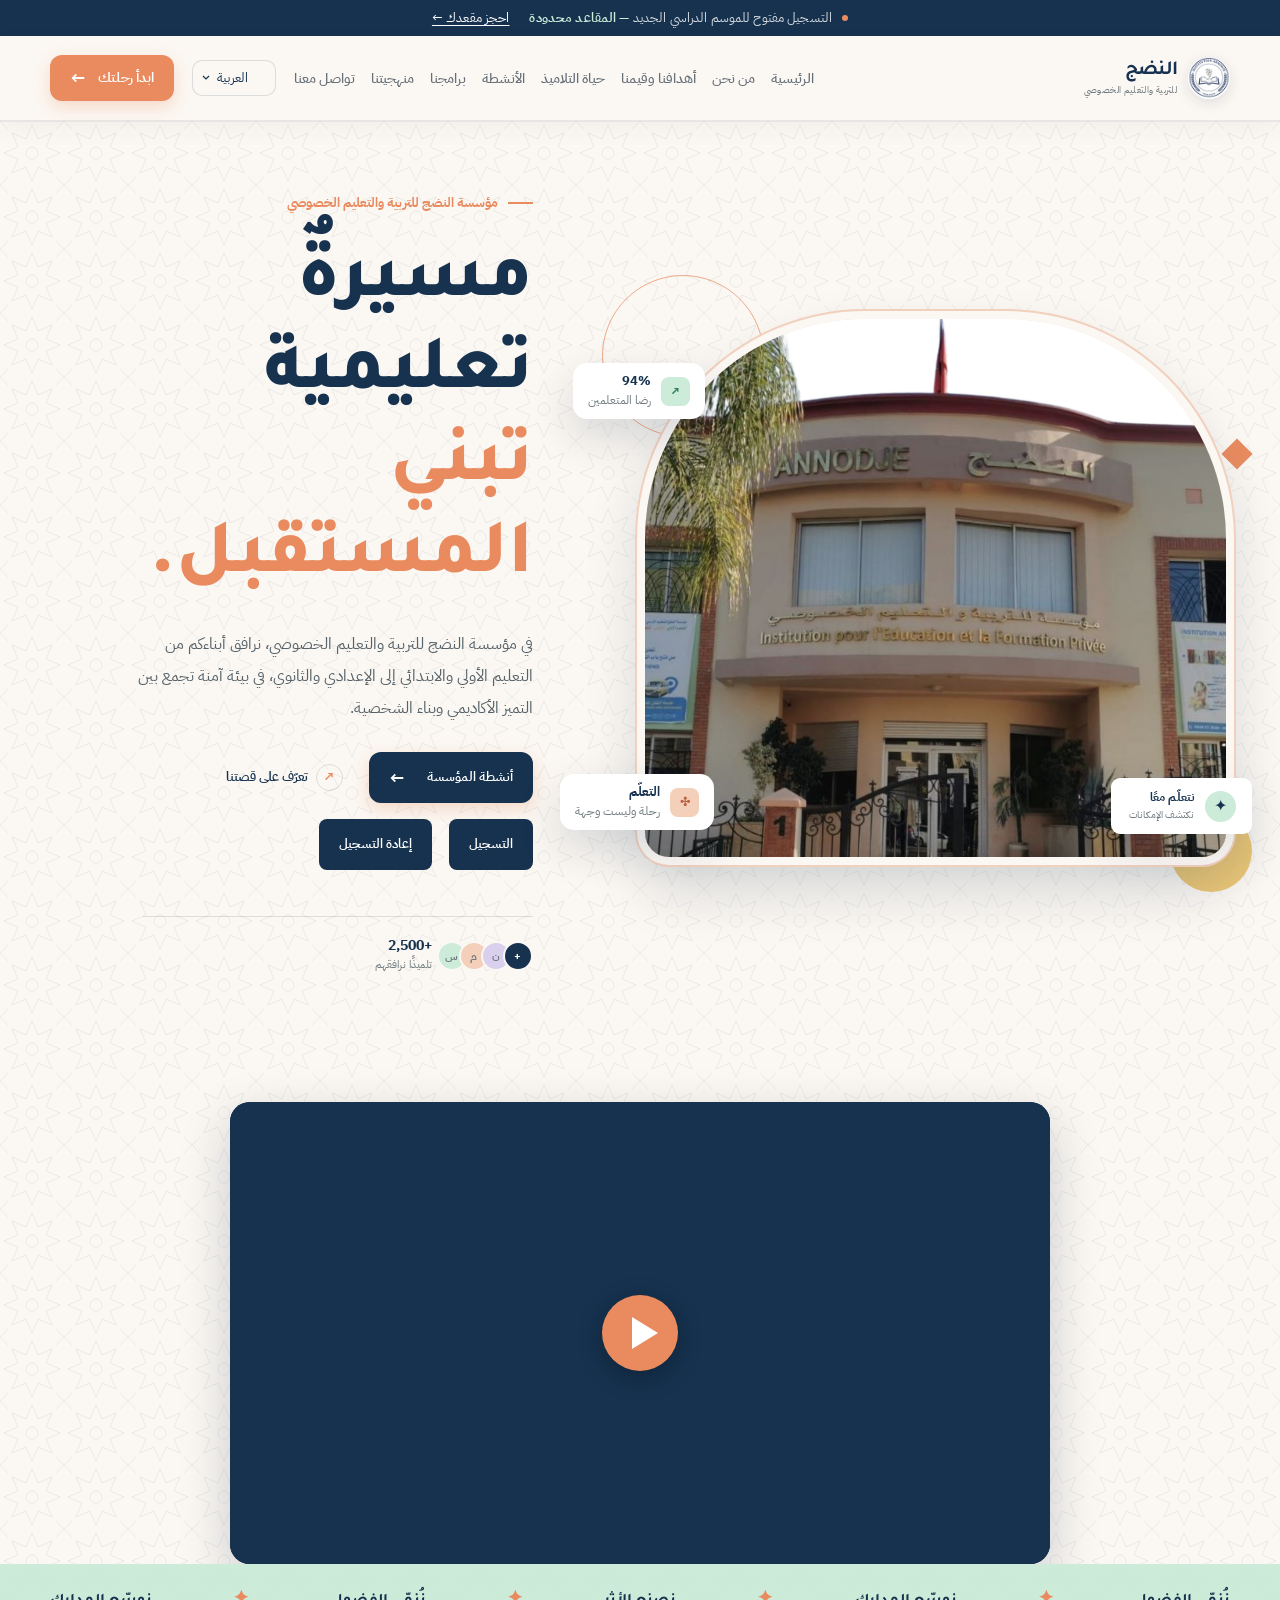
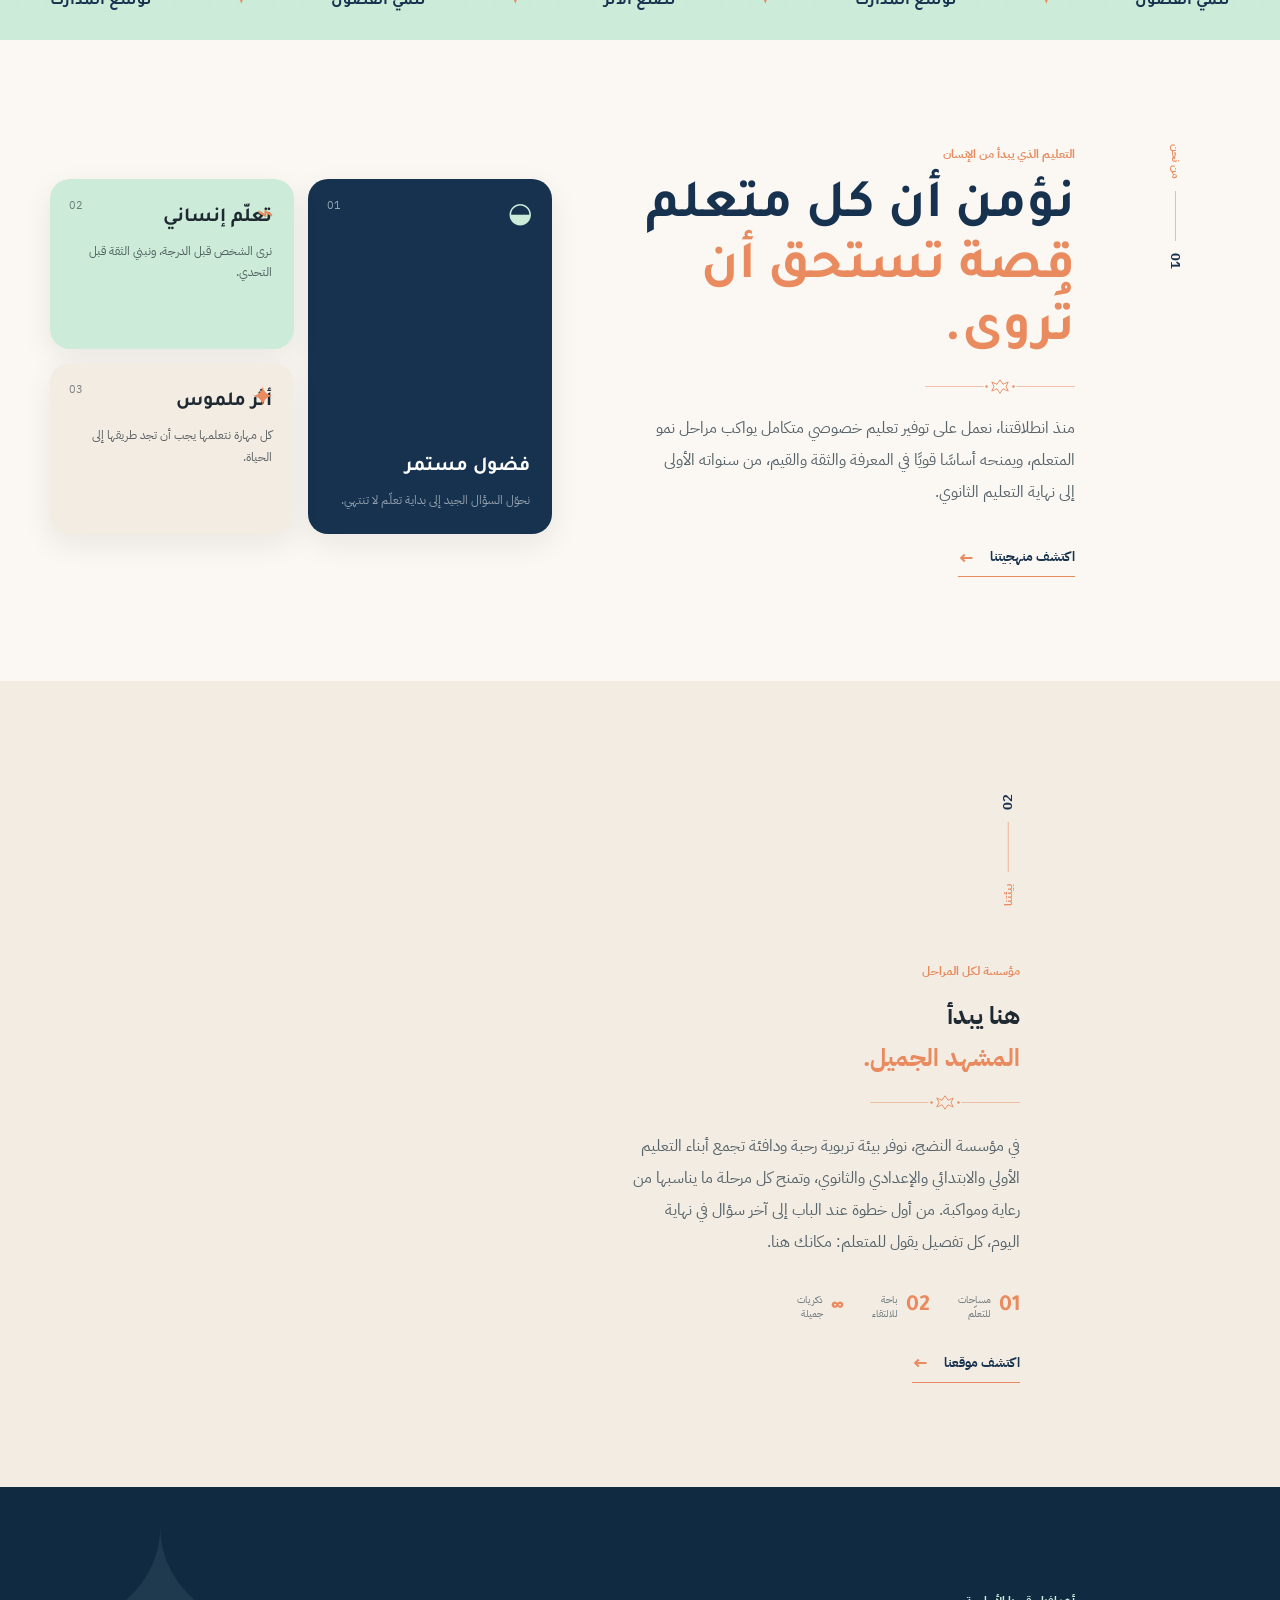
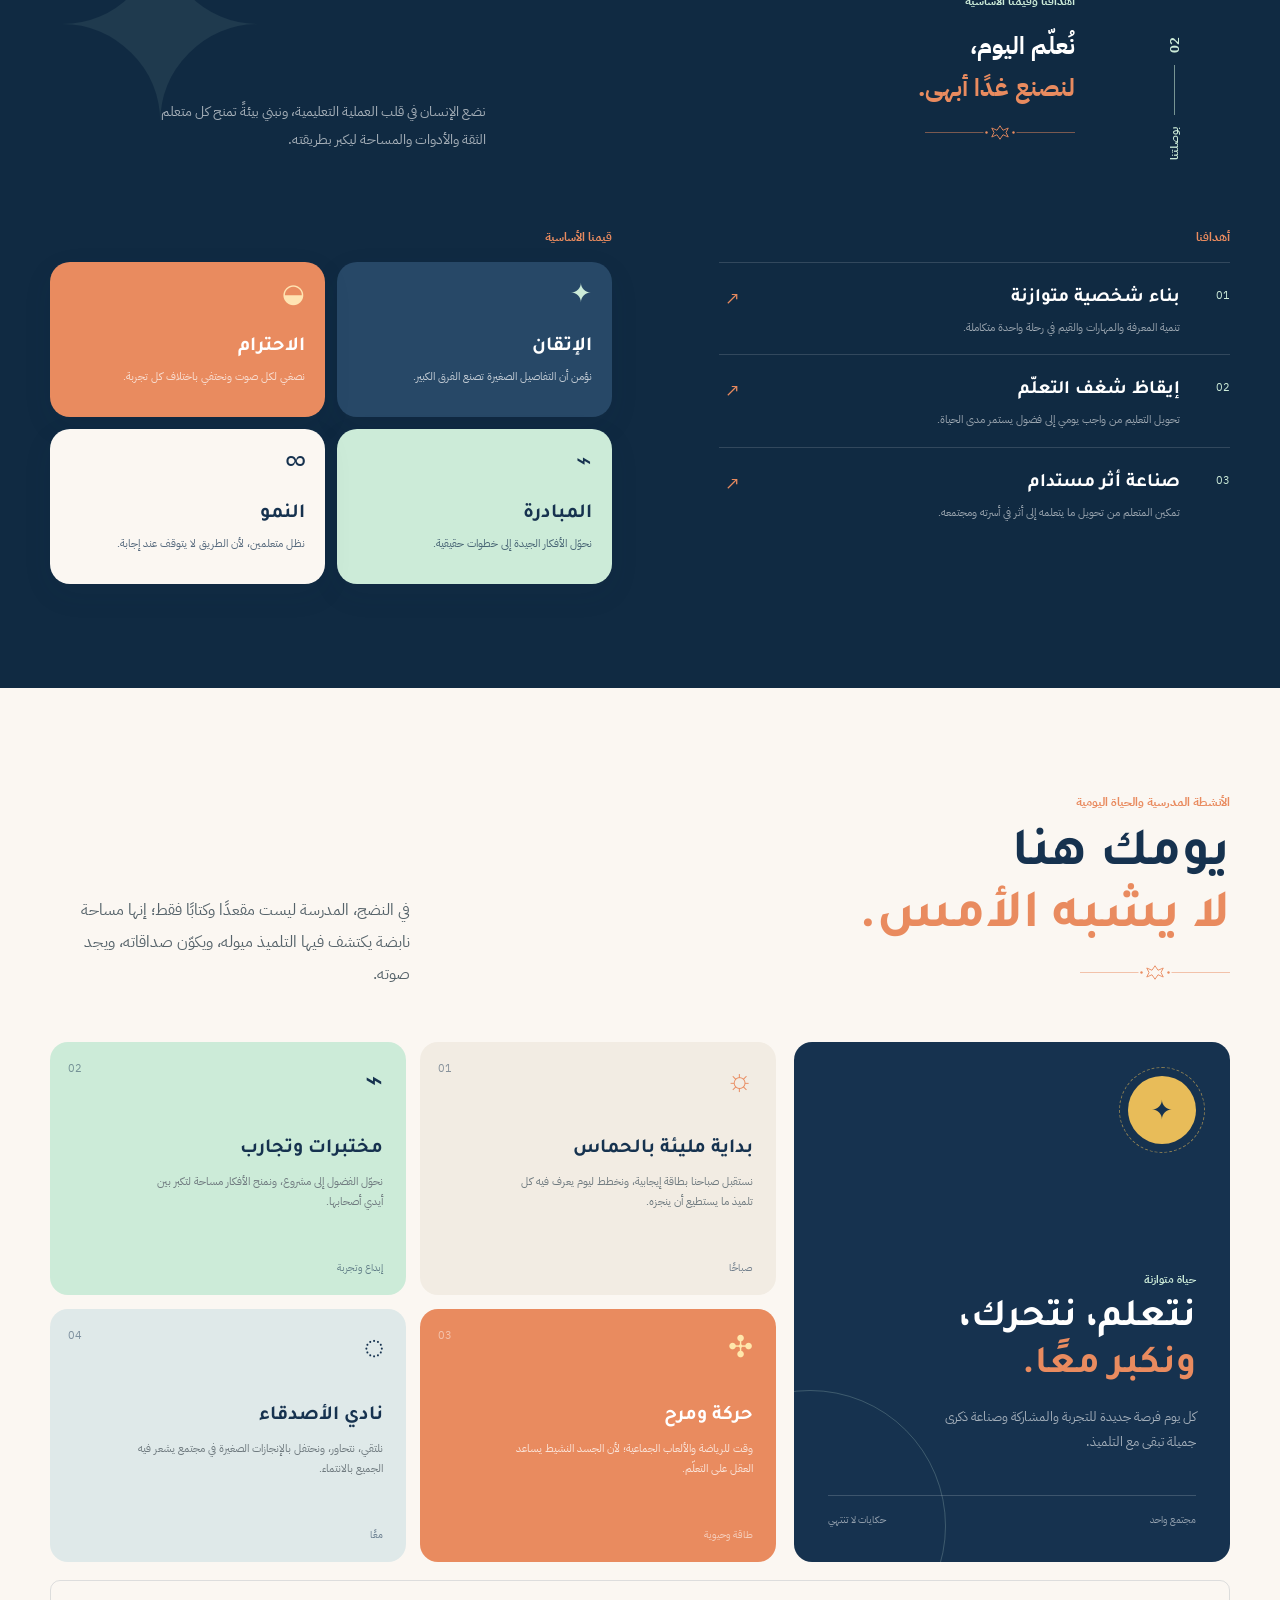
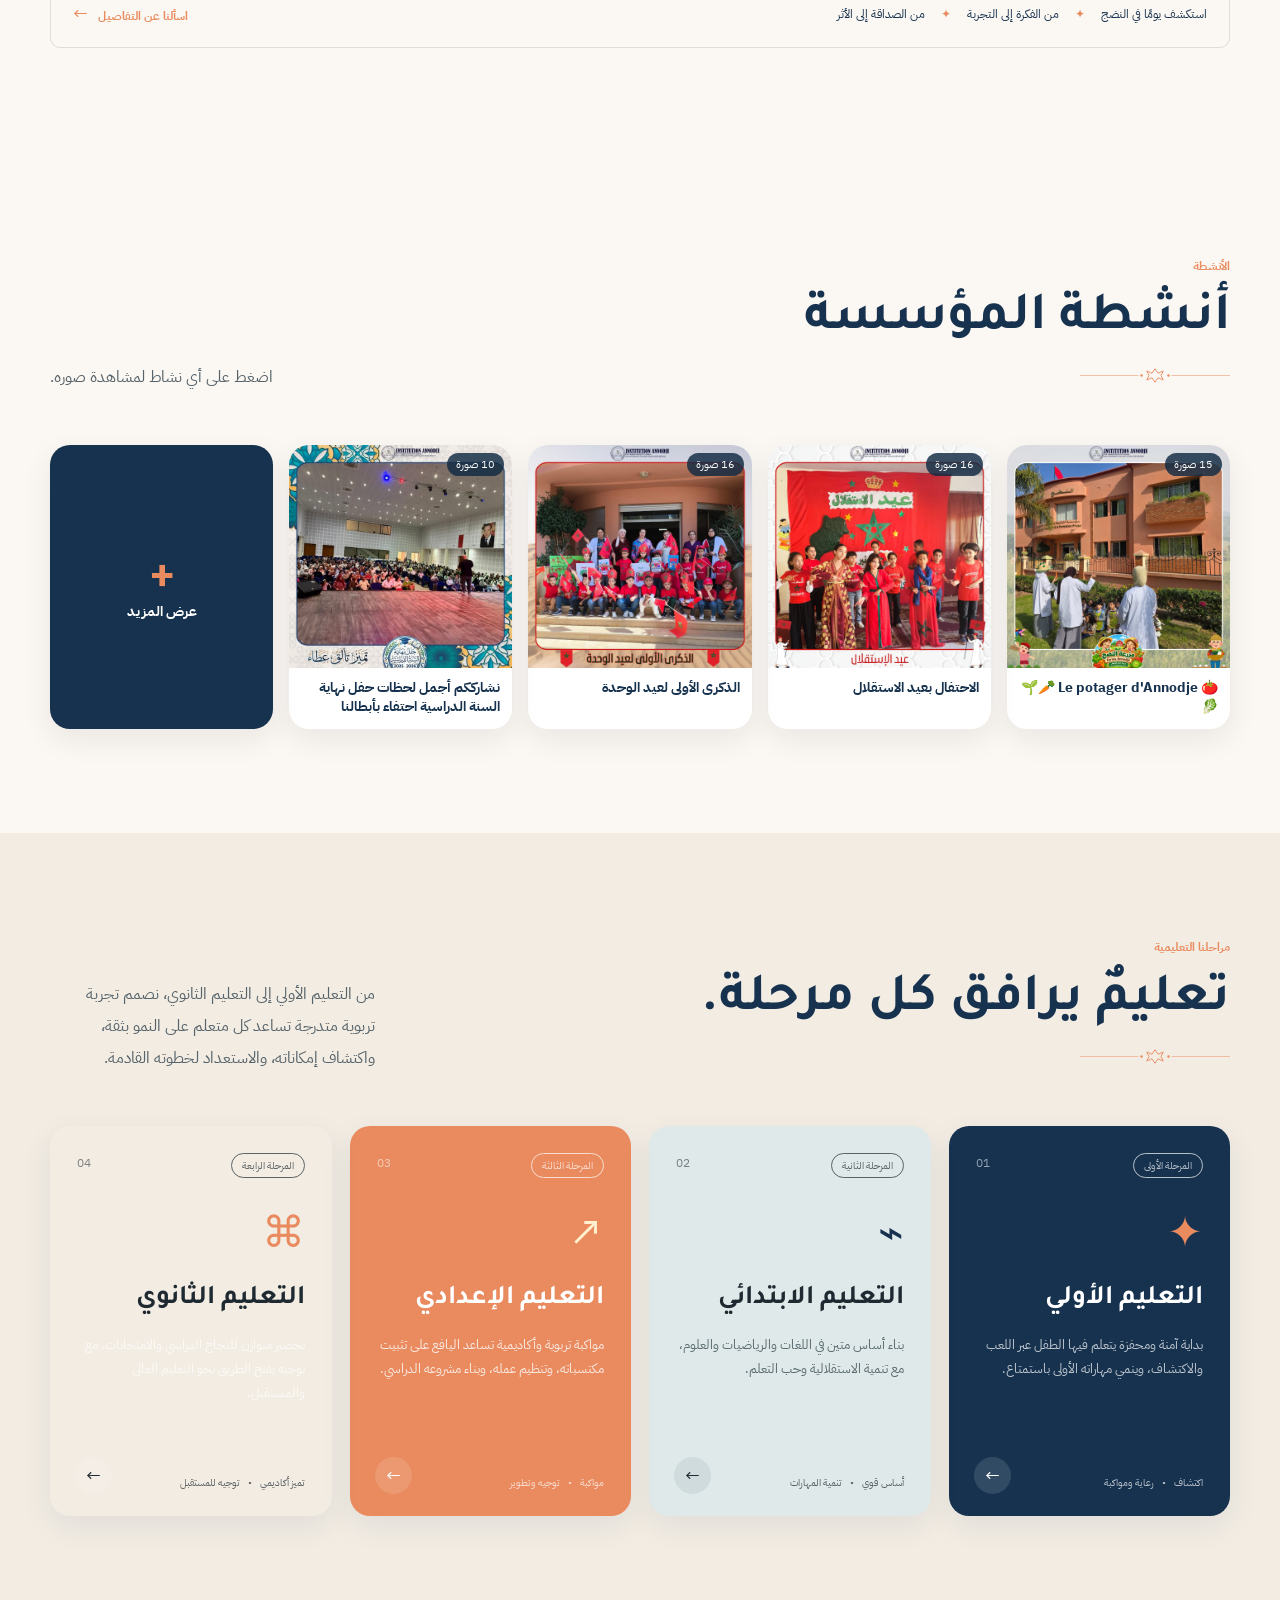
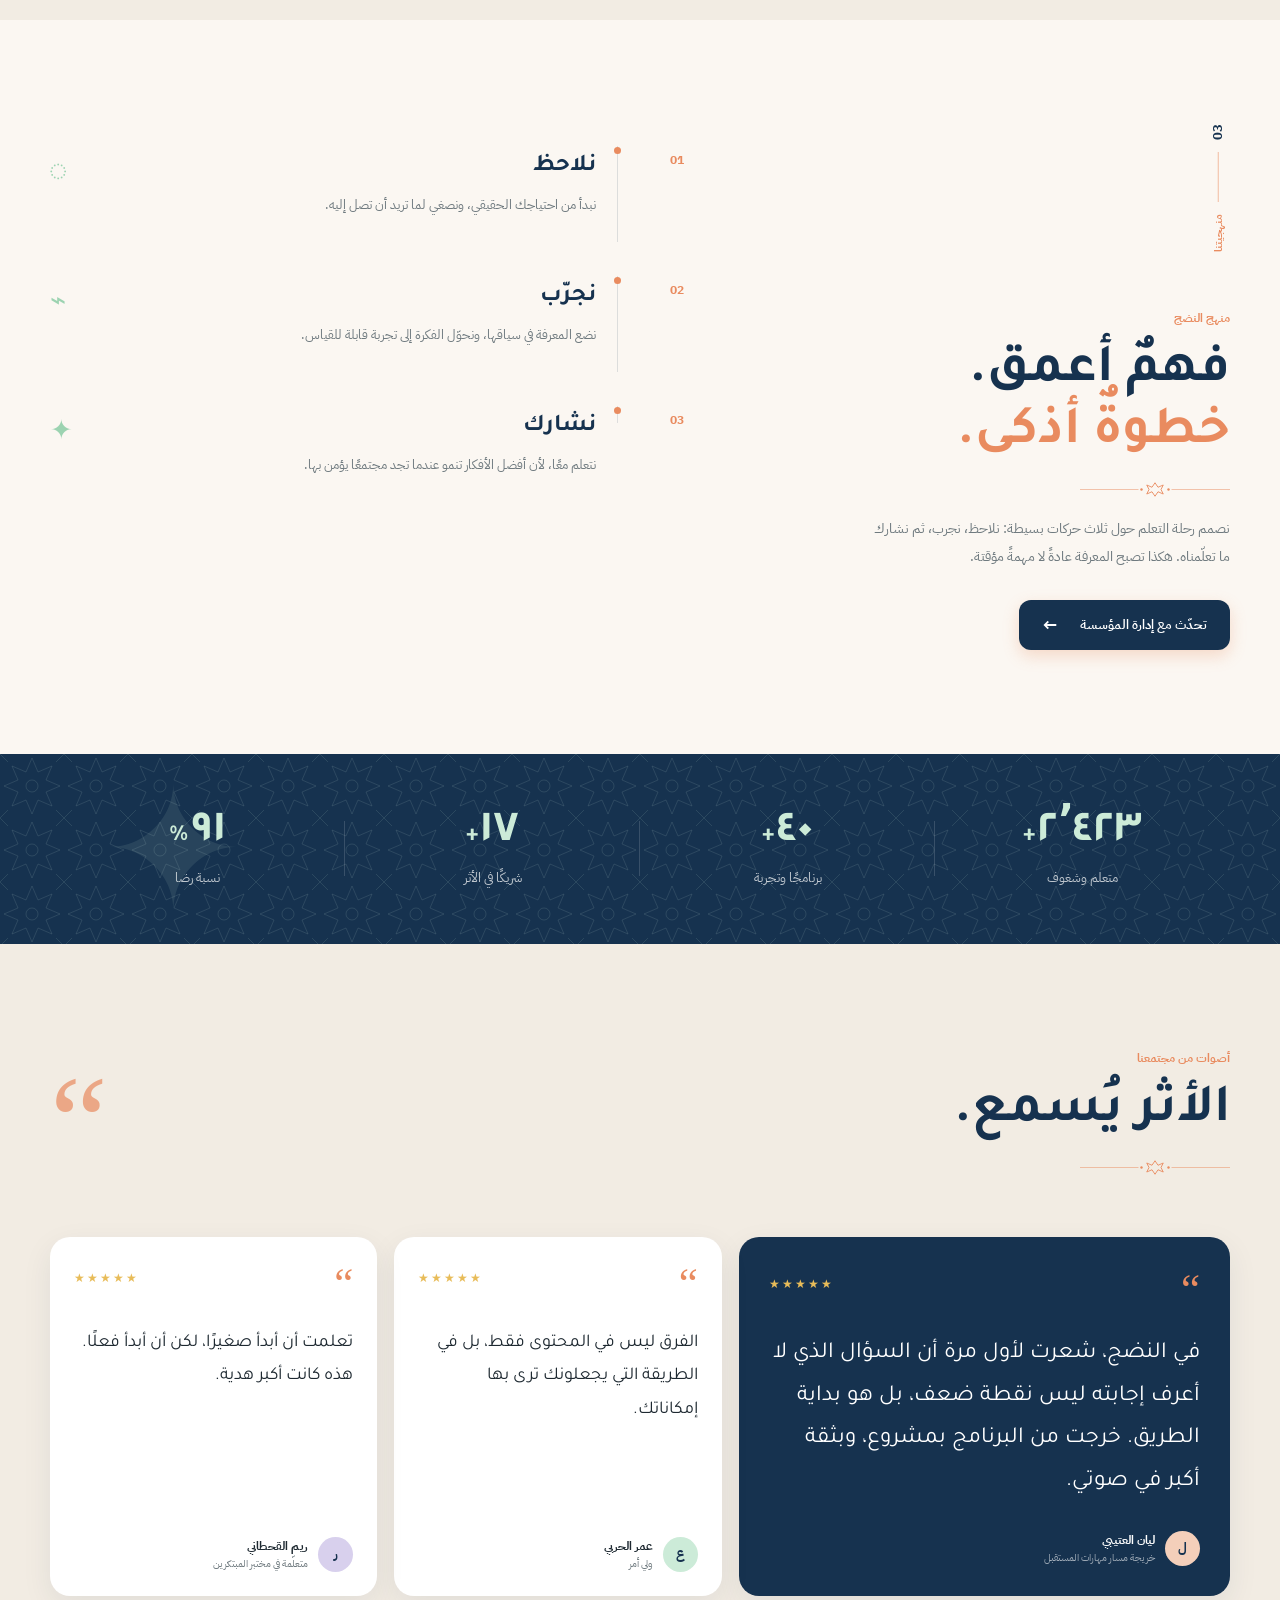
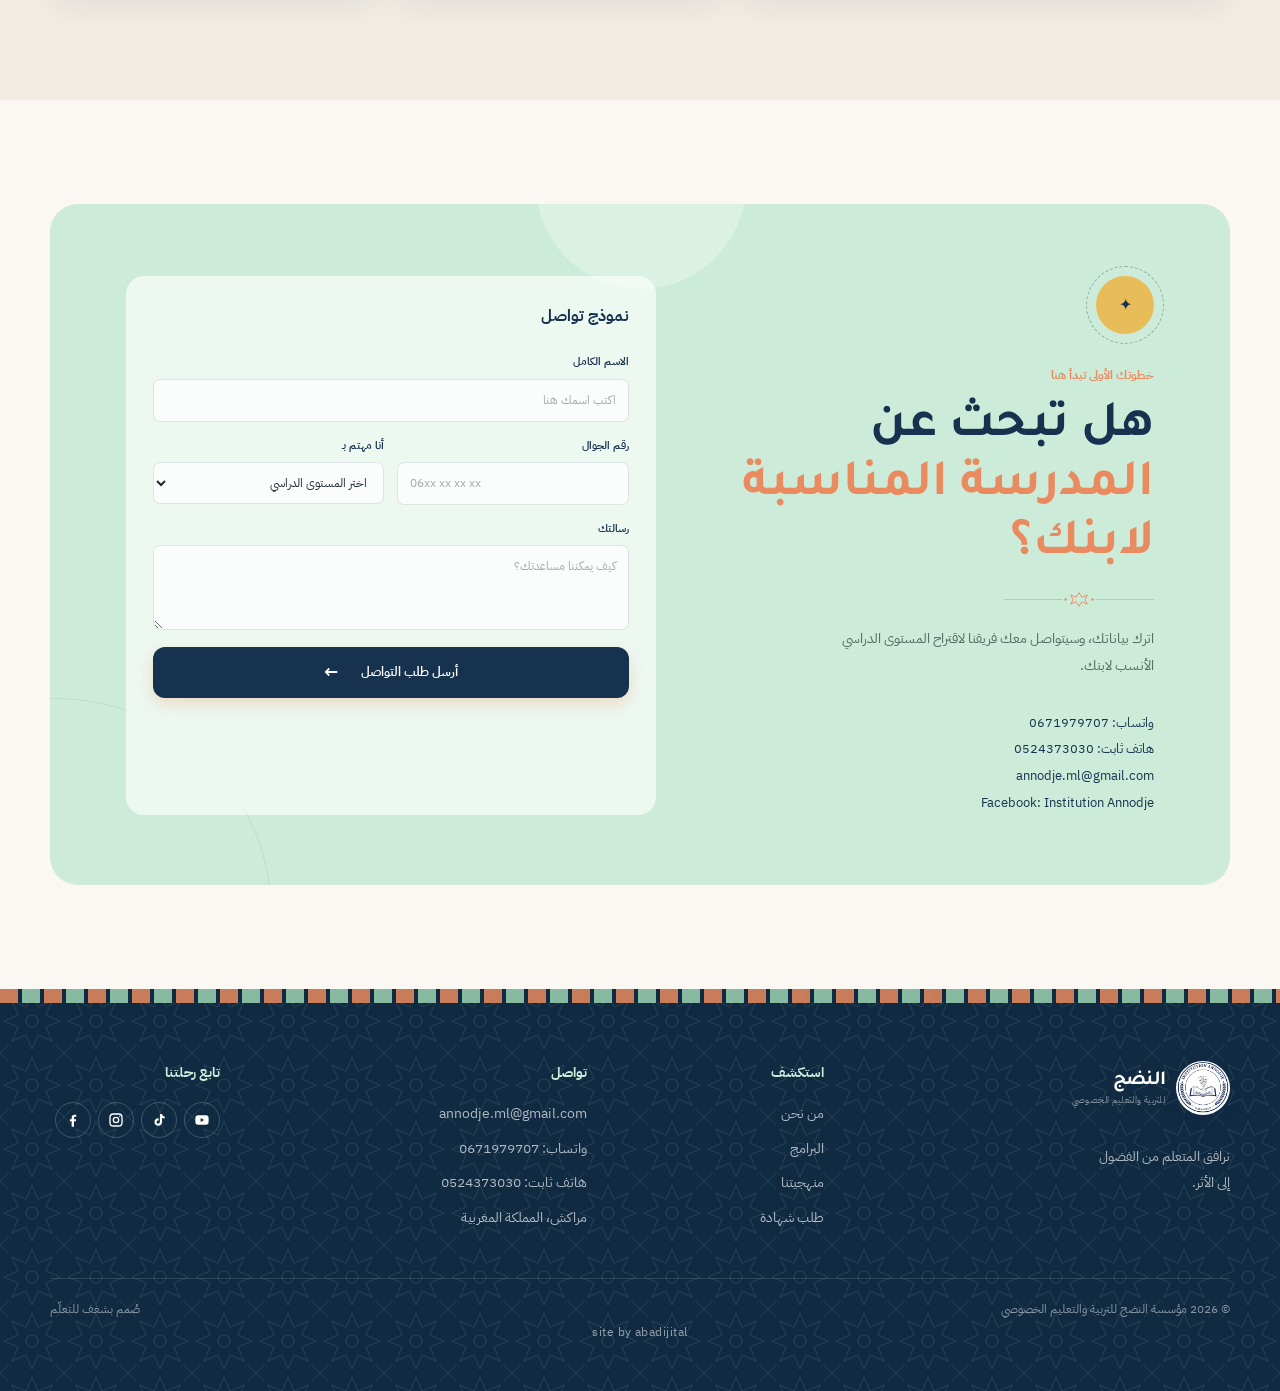
==== commit 1b823959: "Replace 'طالب' with 'تلميذ' in index.html Updated instances of 'طالب' to 'تلميذ' for consistency in " ====
--- a/index.html
+++ b/index.html
@@ -37,7 +37,7 @@
           <a class="active" href="#top" data-i18n="nav.home">الرئيسية</a>
           <a href="#about" data-i18n="nav.about">من نحن</a>
           <a href="#goals-values" data-i18n="nav.values">أهدافنا وقيمنا</a>
-          <a href="#student-life" data-i18n="nav.life">حياة الطلاب</a>
+          <a href="#student-life" data-i18n="nav.life">حياة التلاميذ</a>
           <a href="#activities">الأنشطة</a>
           <a href="#programs" data-i18n="nav.programs">برامجنا</a>
           <a href="#method" data-i18n="nav.method">منهجيتنا</a>
@@ -62,7 +62,7 @@
             <div class="reg-cta" id="reg-cta"><a href="#contact">التسجيل</a><a href="#contact">إعادة التسجيل</a></div>
             <div class="hero__proof">
               <div class="avatar-stack" aria-label="مجتمع من المتعلمين"><span>س</span><span>م</span><span>ن</span><span>+</span></div>
-              <div><strong>+2,500</strong><span>تلميذًا وطالبًا نرافقهم</span></div>
+              <div><strong>+2,500</strong><span>تلميذًا نرافقهم</span></div>
             </div>
           </div>
           <div class="hero__visual reveal reveal--delay">
@@ -146,18 +146,18 @@
         <div class="container">
           <div class="section-heading student-life__heading reveal">
             <div><p class="overline">الأنشطة المدرسية والحياة اليومية</p><h2 id="student-life-title">يومك هنا<br /><em>لا يشبه الأمس.</em></h2></div>
-            <p>في النضج، المدرسة ليست مقعدًا وكتابًا فقط؛ إنها مساحة نابضة يكتشف فيها الطالب ميوله، ويكوّن صداقاته، ويجد صوته.</p>
+            <p>في النضج، المدرسة ليست مقعدًا وكتابًا فقط؛ إنها مساحة نابضة يكتشف فيها التلميذ ميوله، ويكوّن صداقاته، ويجد صوته.</p>
           </div>
           <div class="student-life__layout">
             <div class="life-feature reveal">
               <div class="life-feature__orb" aria-hidden="true"><span>✦</span></div>
               <span class="life-feature__label">حياة متوازنة</span>
               <h3>نتعلم، نتحرك،<br /><em>ونكبر معًا.</em></h3>
-              <p>كل يوم فرصة جديدة للتجربة والمشاركة وصناعة ذكرى جميلة تبقى مع الطالب.</p>
+              <p>كل يوم فرصة جديدة للتجربة والمشاركة وصناعة ذكرى جميلة تبقى مع التلميذ.</p>
               <div class="life-feature__footer"><span>مجتمع واحد</span><span>حكايات لا تنتهي</span></div>
             </div>
             <div class="activity-grid reveal reveal--delay">
-              <article class="activity-card activity-card--cream"><span class="activity-card__number">01</span><span class="activity-card__icon">☼</span><h3>بداية مليئة بالحماس</h3><p>نستقبل صباحنا بطاقة إيجابية، ونخطط ليوم يعرف فيه كل طالب ما يستطيع أن ينجزه.</p><span class="activity-card__tag">صباحًا</span></article>
+              <article class="activity-card activity-card--cream"><span class="activity-card__number">01</span><span class="activity-card__icon">☼</span><h3>بداية مليئة بالحماس</h3><p>نستقبل صباحنا بطاقة إيجابية، ونخطط ليوم يعرف فيه كل تلميذ ما يستطيع أن ينجزه.</p><span class="activity-card__tag">صباحًا</span></article>
               <article class="activity-card activity-card--mint"><span class="activity-card__number">02</span><span class="activity-card__icon">⌁</span><h3>مختبرات وتجارب</h3><p>نحوّل الفضول إلى مشروع، ونمنح الأفكار مساحة لتكبر بين أيدي أصحابها.</p><span class="activity-card__tag">إبداع وتجربة</span></article>
               <article class="activity-card activity-card--orange"><span class="activity-card__number">03</span><span class="activity-card__icon">✣</span><h3>حركة ومرح</h3><p>وقت للرياضة والألعاب الجماعية؛ لأن الجسد النشيط يساعد العقل على التعلّم.</p><span class="activity-card__tag">طاقة وحيوية</span></article>
               <article class="activity-card activity-card--blue"><span class="activity-card__number">04</span><span class="activity-card__icon">◌</span><h3>نادي الأصدقاء</h3><p>نلتقي، نتحاور، ونحتفل بالإنجازات الصغيرة في مجتمع يشعر فيه الجميع بالانتماء.</p><span class="activity-card__tag">معًا</span></article>
--- a/polish.css
+++ b/polish.css
@@ -180,14 +180,11 @@
   .program-meta { margin-top: 16px !important; }
 }
 
-/* registration buttons */
-.reg-cta { display: flex; flex-wrap: wrap; gap: 12px; margin-top: 20px; direction: rtl; }
-.reg-cta a { display: inline-flex; align-items: center; justify-content: center; padding: 12px 26px; border-radius: 999px; font-weight: 700; font-size: 16px; text-decoration: none; border: 2px solid var(--orange); transition: transform .2s; }
-.reg-cta a:first-child { background: var(--orange); color: #fff; }
-.reg-cta a:last-child { background: transparent; color: var(--navy); }
-.reg-cta a:hover { transform: translateY(-2px); }
+/* registration buttons: same look as hero .button */
+.reg-cta { display: flex; flex-wrap: wrap; align-items: center; gap: 17px; margin-top: 16px; direction: rtl; }
+.reg-cta a { display: inline-flex; justify-content: center; align-items: center; gap: 22px; border: 0; border-radius: 8px; padding: 14px 20px; background: var(--navy); color: #fff; font-size: 13px; font-weight: 600; text-decoration: none; transition: transform .2s, box-shadow .2s, background .2s; }
+.reg-cta a:hover { transform: translateY(-3px); box-shadow: 0 8px 22px rgba(22,50,79,.16); background: var(--navy-deep); }
 .lang-ltr .reg-cta { direction: ltr; }
-@media (max-width: 700px) { .reg-cta { margin-top: 16px; } .reg-cta a { flex: 1 1 0; padding: 12px 10px; font-size: 15px; } }
 
 /* day-at-school cards: single swipe row on mobile, no overlap */
 @media (max-width: 700px) {
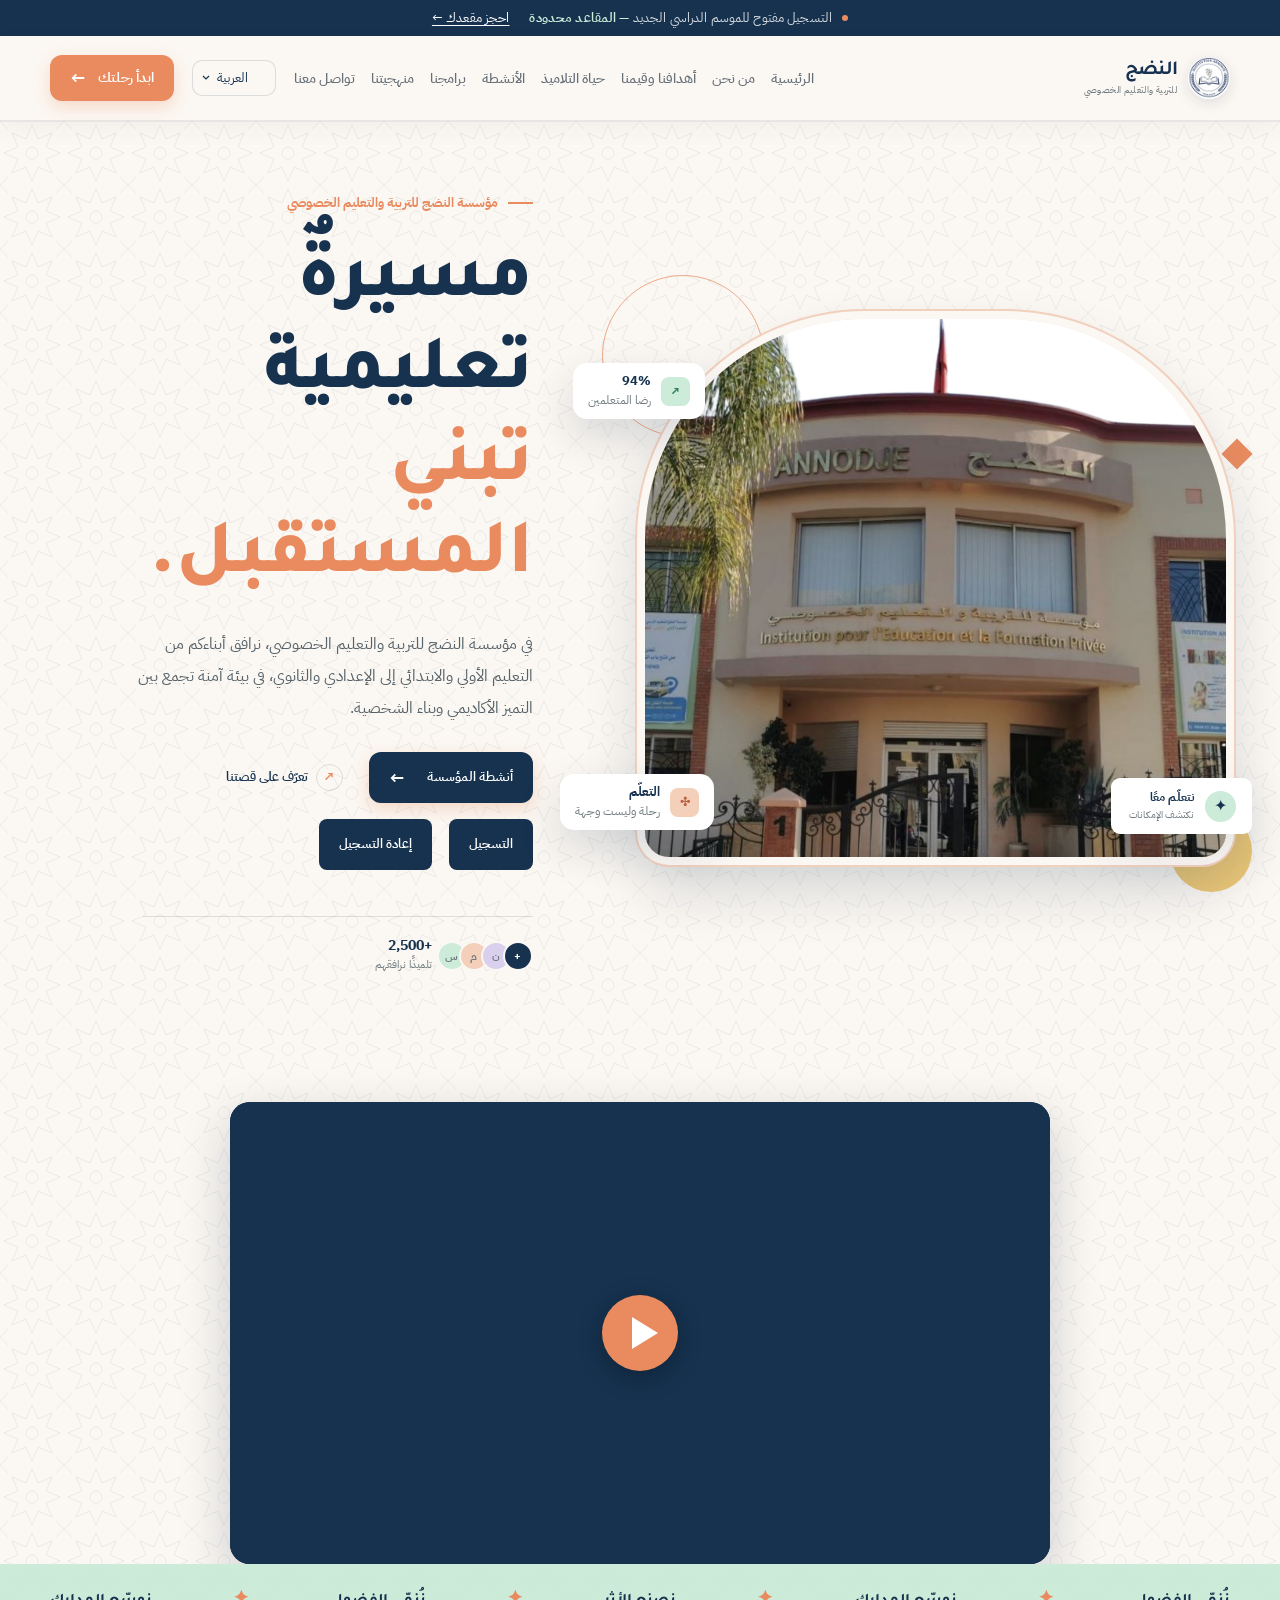
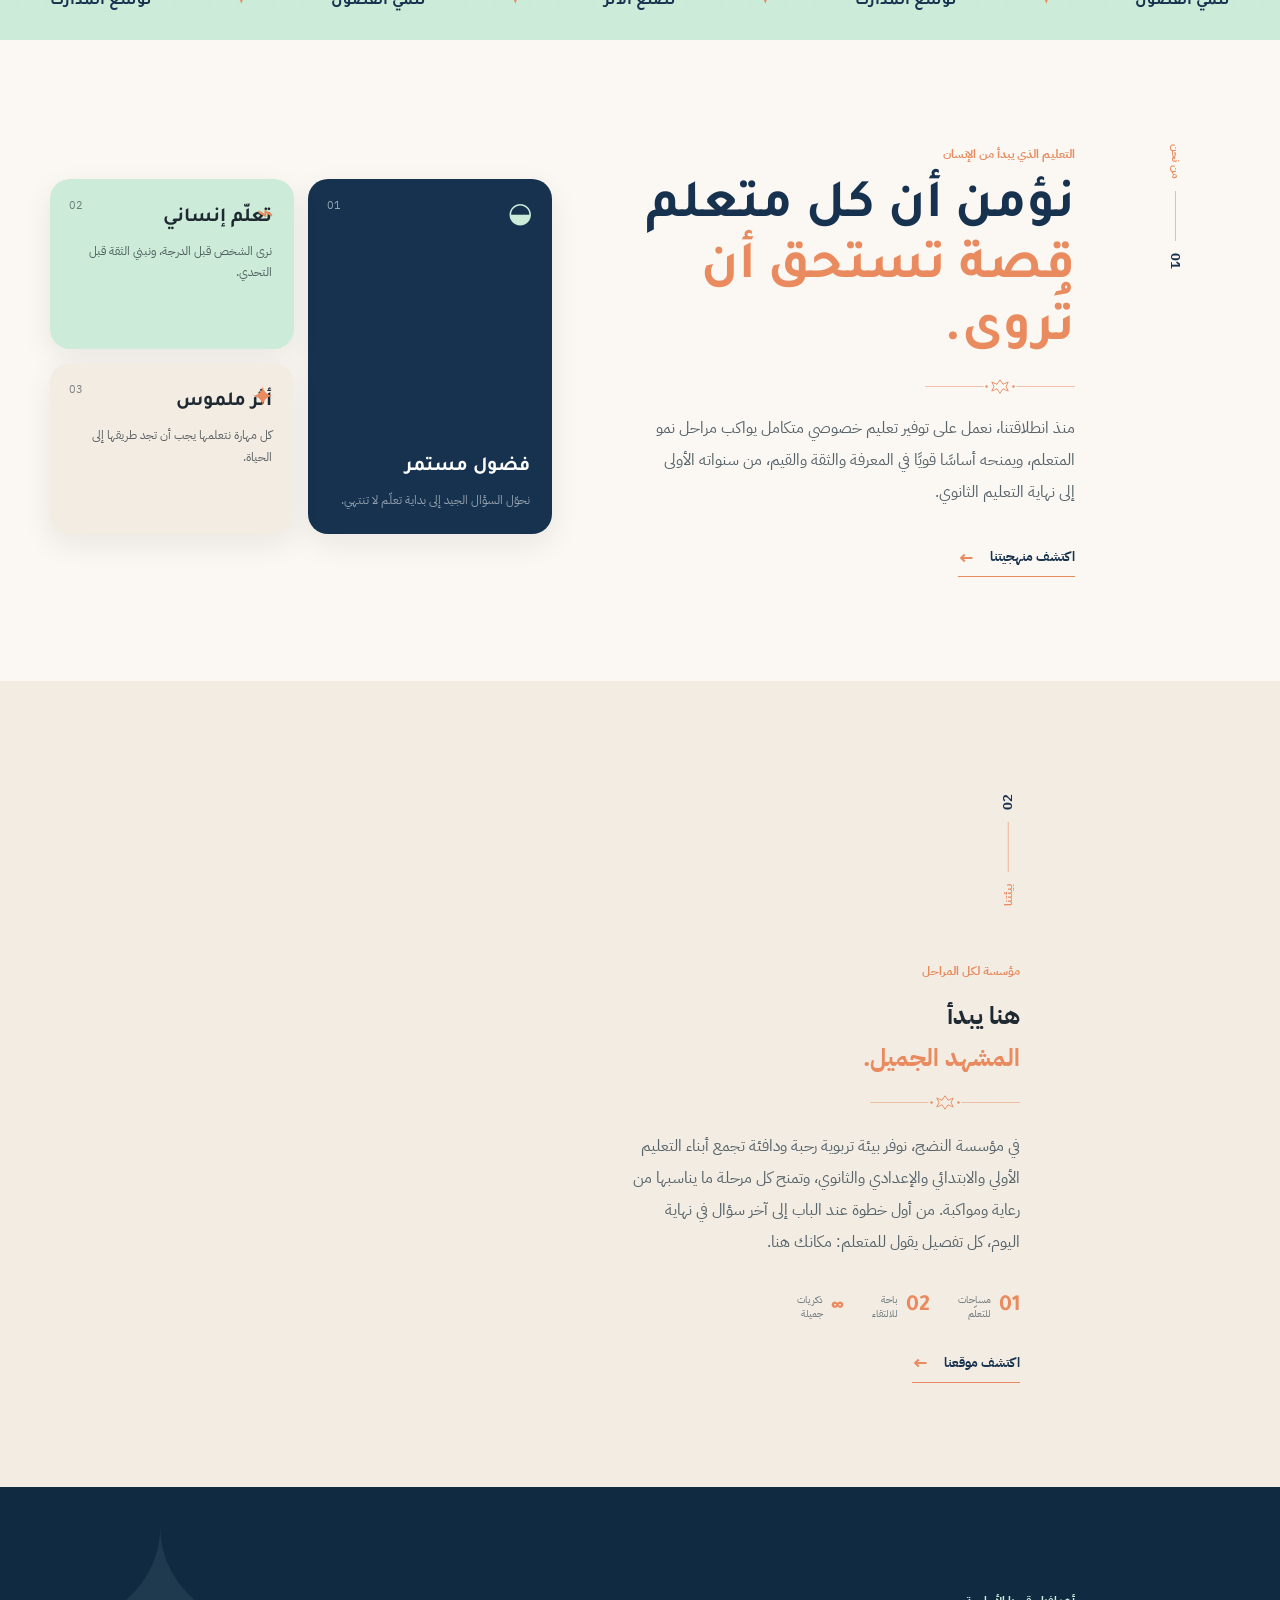
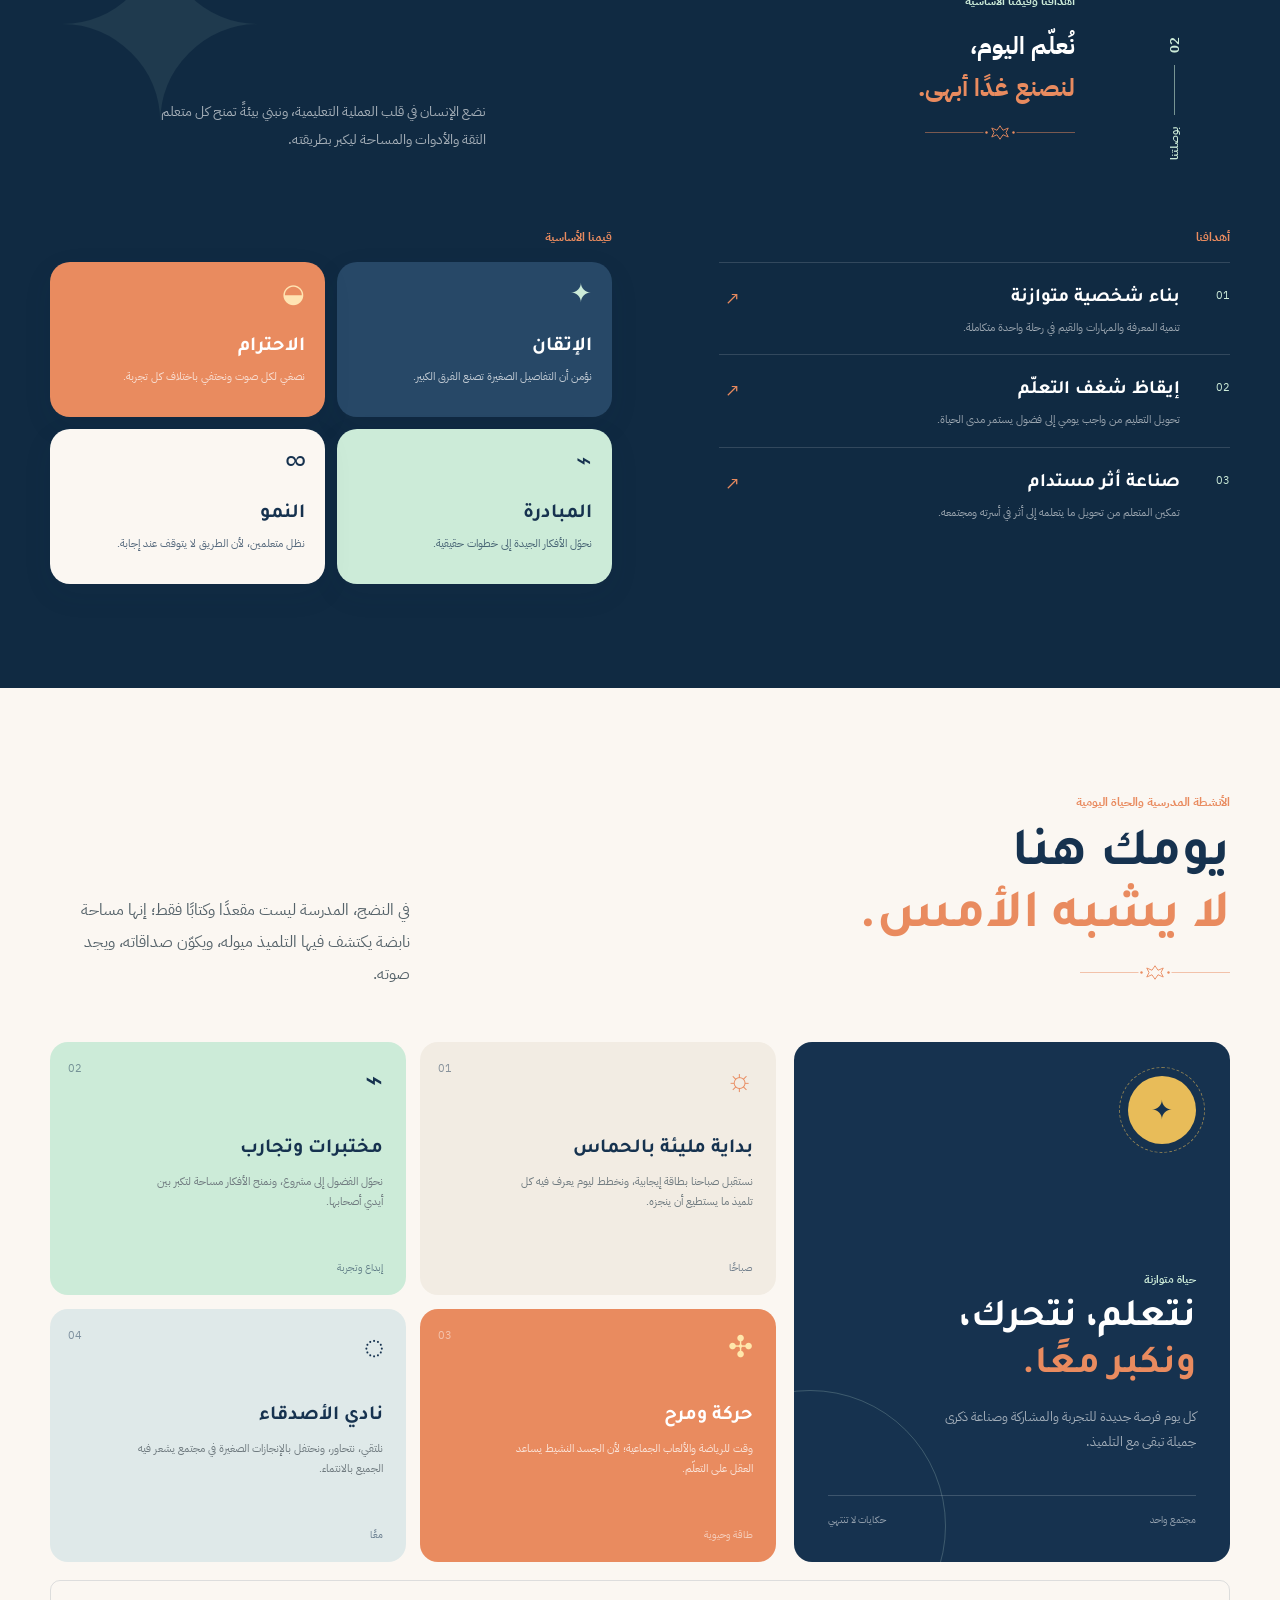
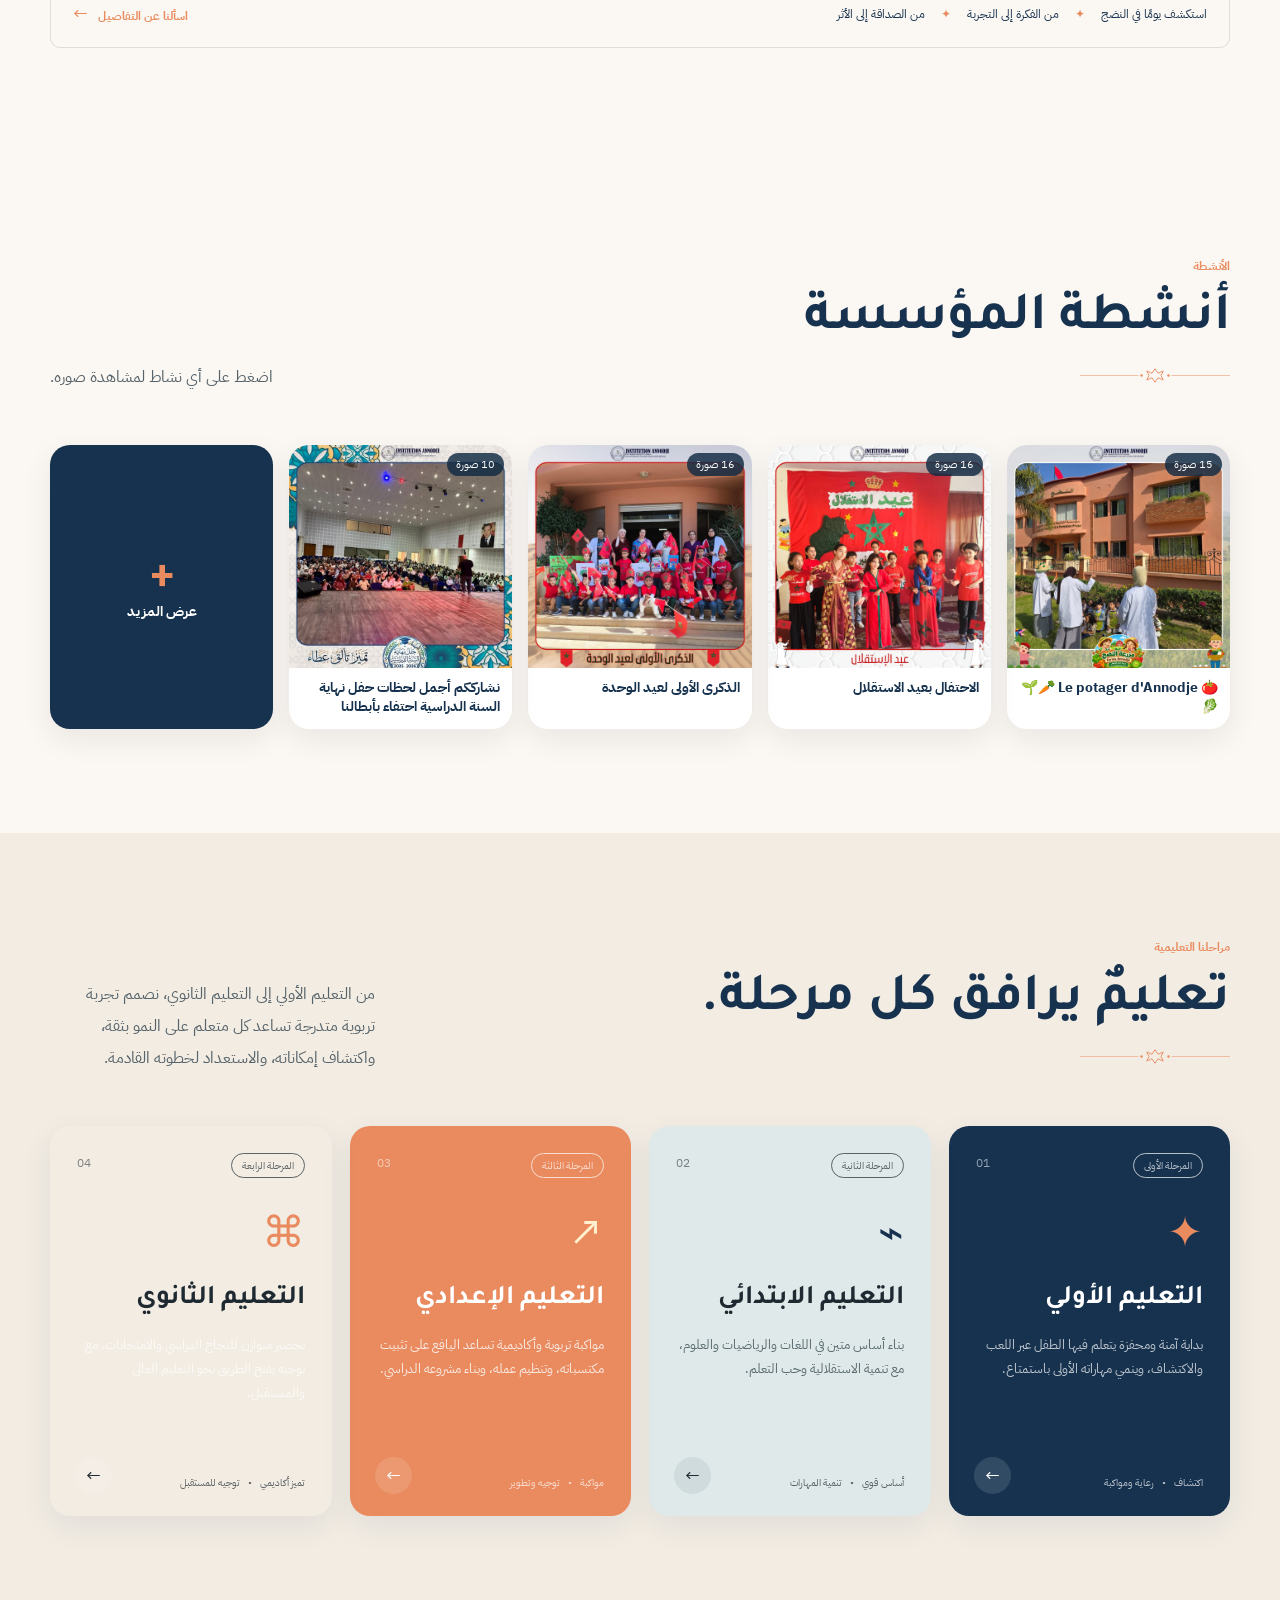
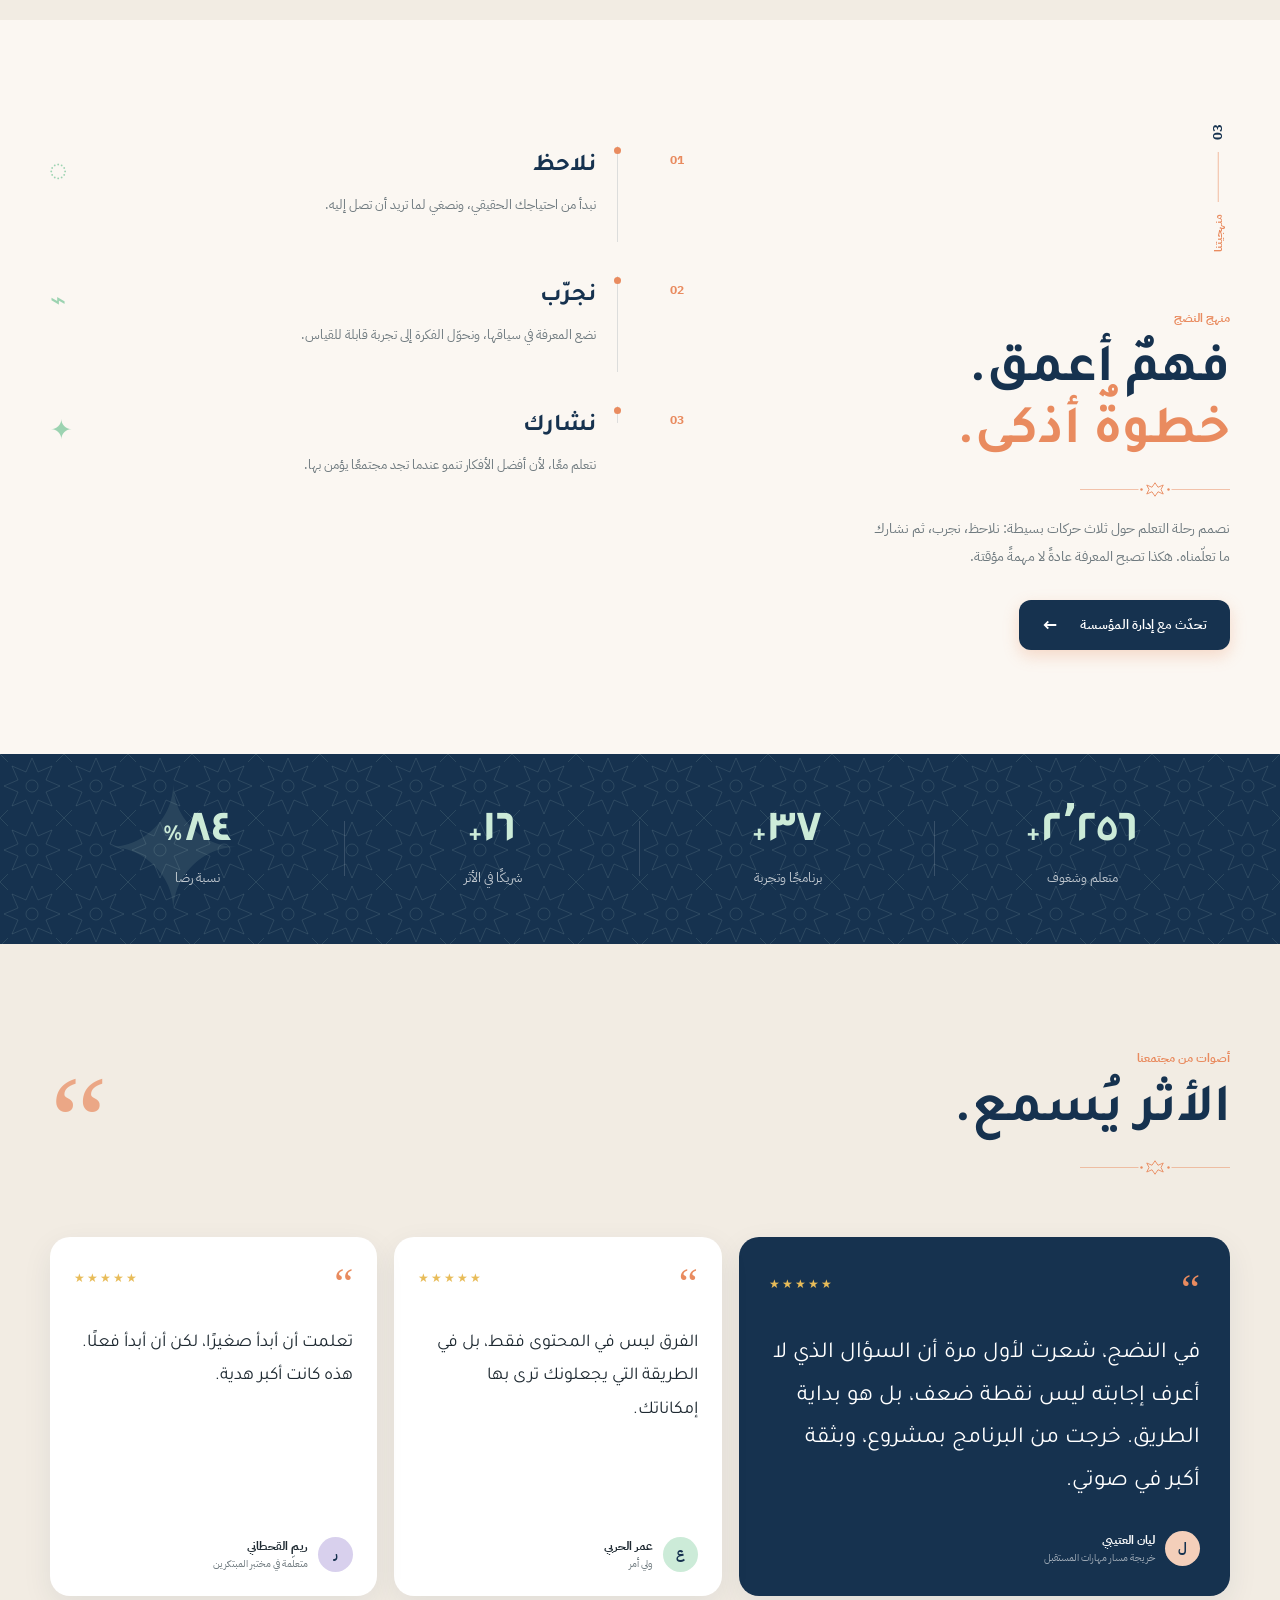
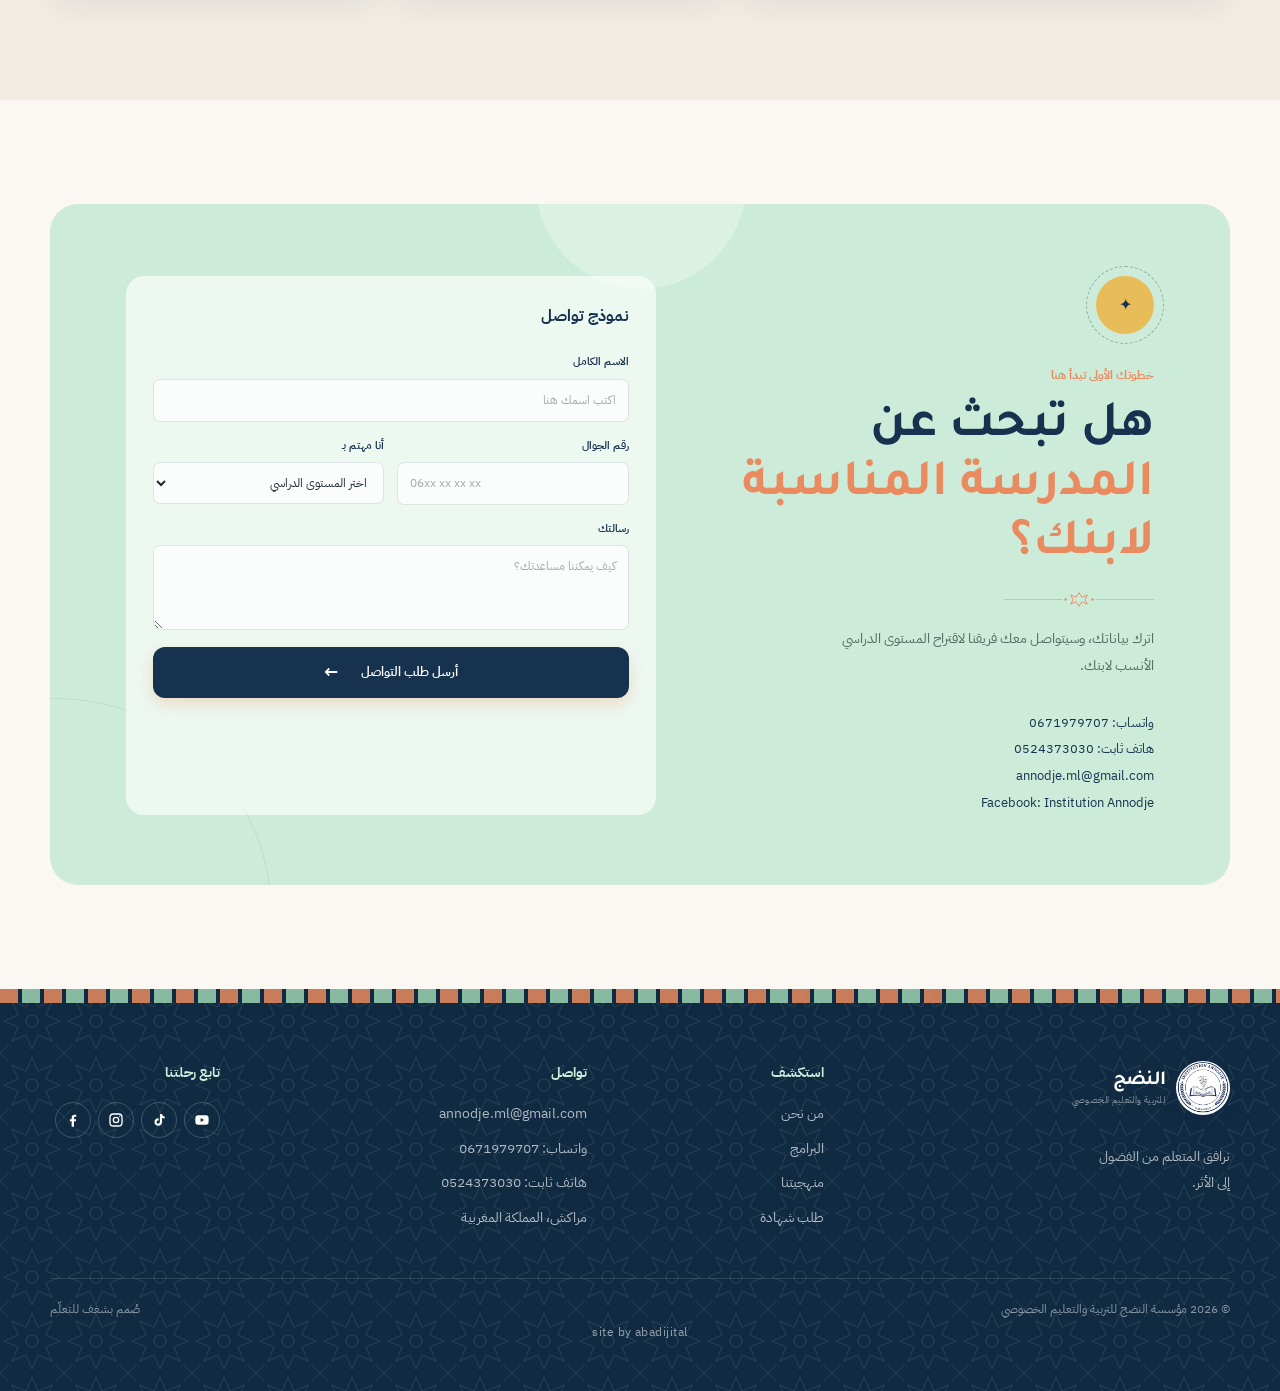
==== commit 22e5bcab: "Update i18n-dict.js version in index.html" ====
--- a/index.html
+++ b/index.html
@@ -255,7 +255,7 @@
       <figure><strong id="lightbox-title" class="lightbox__title" dir="auto"></strong><img id="lightbox-img" alt="" /><video id="lightbox-video" controls playsinline preload="metadata" hidden></video><figcaption id="lightbox-cap"></figcaption></figure>
       <button class="lightbox__nav lightbox__nav--prev" type="button" aria-label="الصورة السابقة">›</button>
     </div>
-    <script src="/i18n-dict.js?v=9"></script>
+    <script src="/i18n-dict.js?v=20"></script>
     <script src="/i18n.js?v=1"></script>
     <script src="/activities-manual.js?v=1"></script>
     <script src="/activities-fb.js?v=1"></script>
